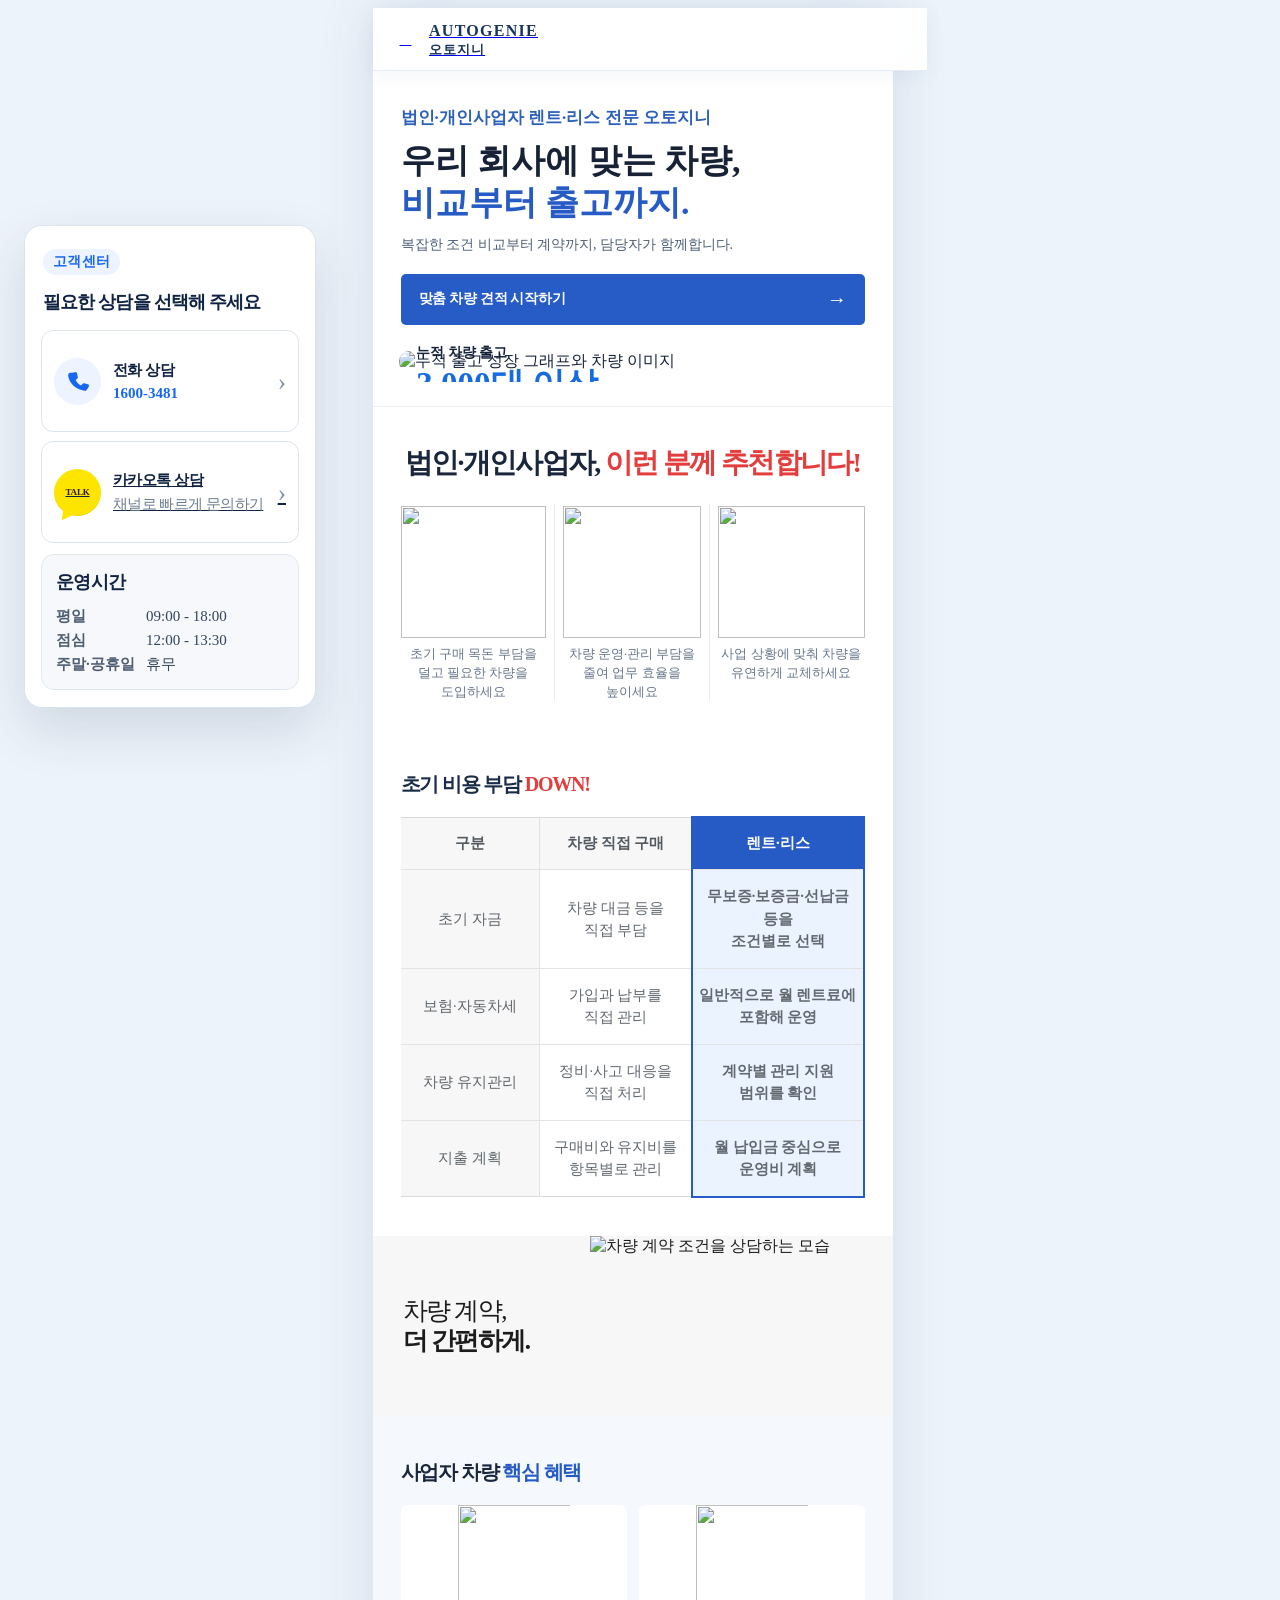
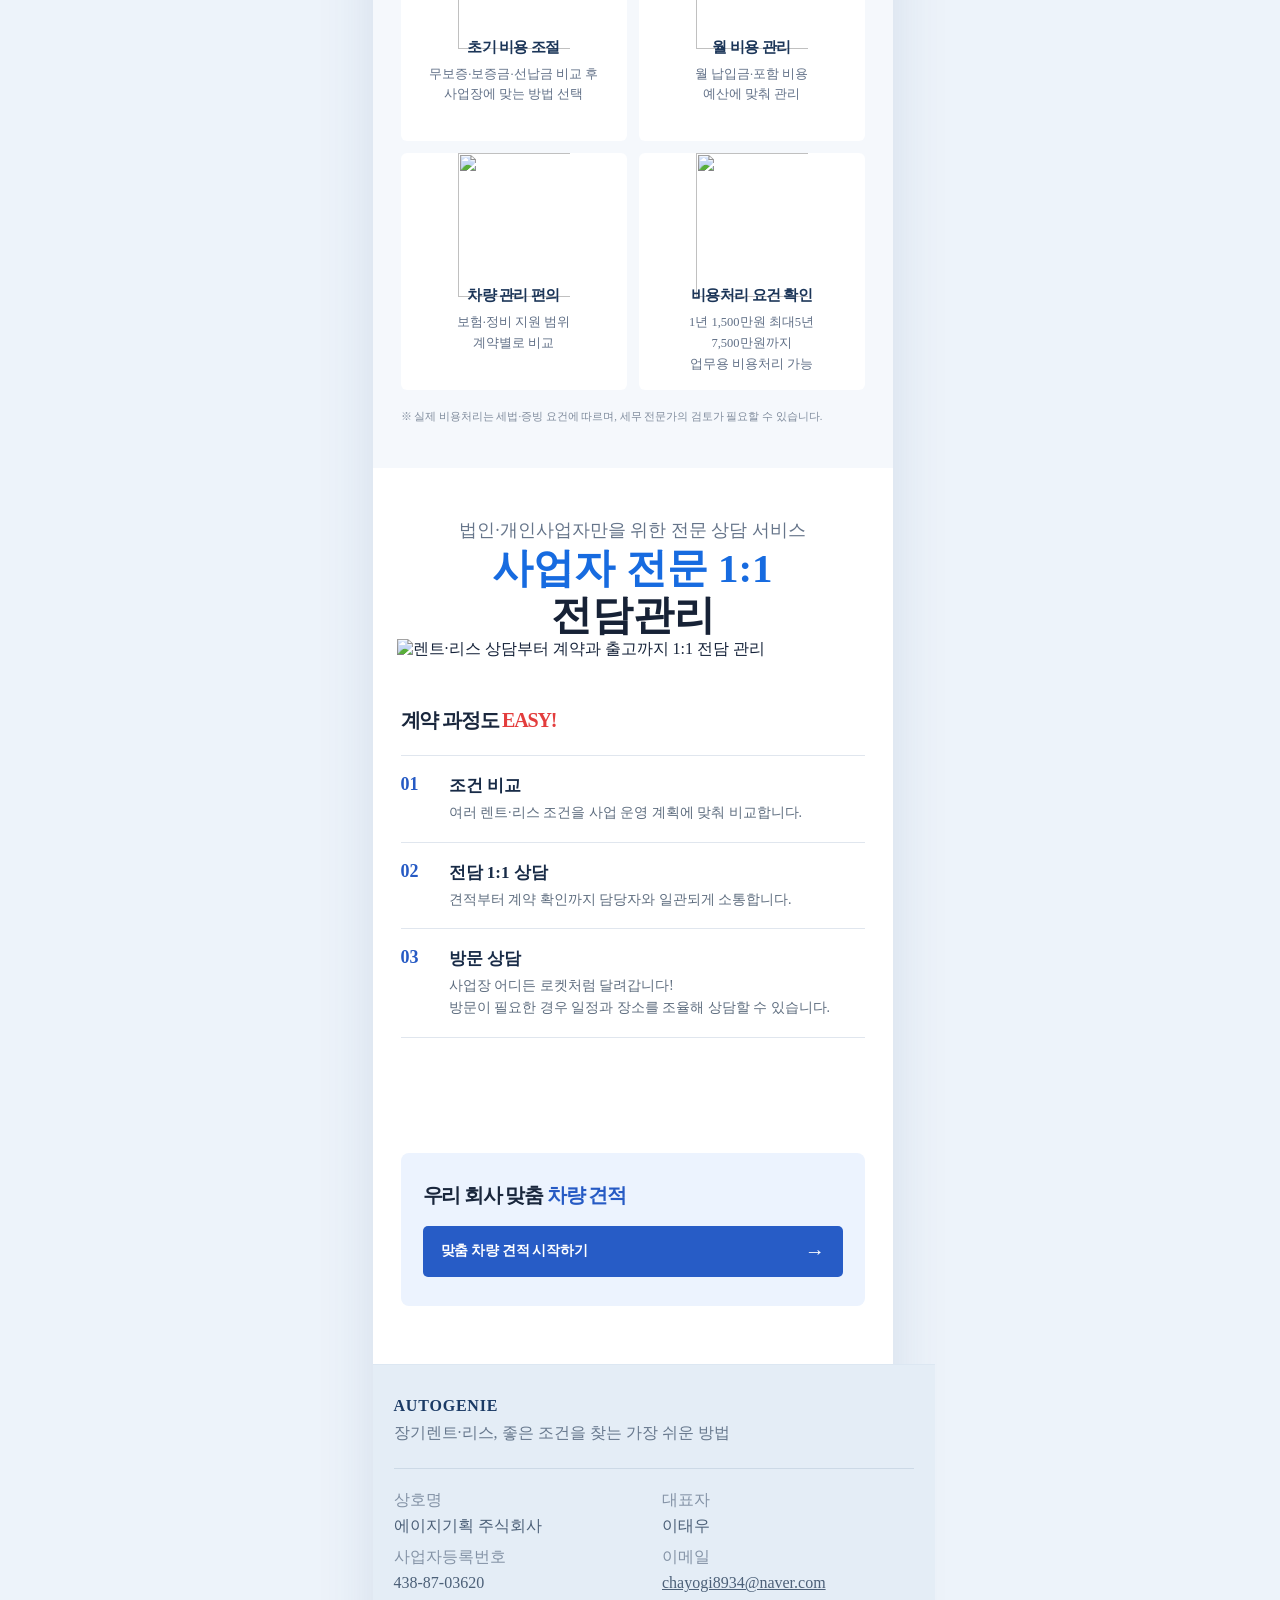
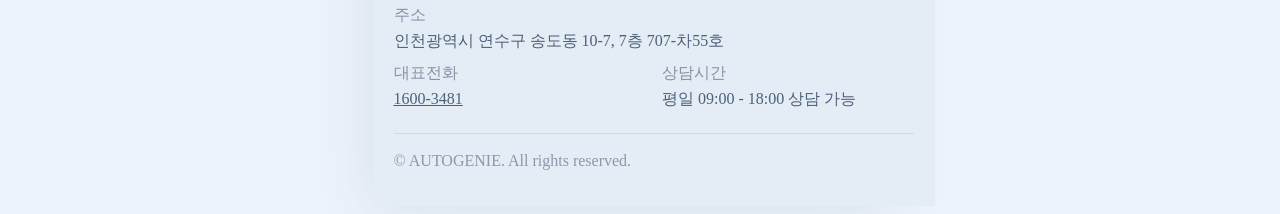
==== index.html @ 22c7b399 "문구수정2" ====
<!DOCTYPE html>
<html lang="ko" data-site-variant="main">
<head>
  <!-- Google tag (gtag.js) -->
  <script async src="https://www.googletagmanager.com/gtag/js?id=G-JW5PS7PGTS"></script>
  <script>
    window.dataLayer = window.dataLayer || [];
    function gtag(){dataLayer.push(arguments);}
    gtag('js', new Date());

    gtag('config', 'G-JW5PS7PGTS');
  </script>

  <meta charset="UTF-8">
  <meta name="viewport" content="width=device-width, initial-scale=1.0">
  <meta name="description" content="오토지니 국산차·수입차 장기렌트·리스 비교 견적. 원하는 차량과 조건을 선택하고 1:1 상담을 받아보세요.">
  <title>오토지니 통합차 | 국산·수입차 장기렌트·리스 견적 비교</title>

  <script>
    // [공통 원본 1개] 메인/법인 사이트를 접속 도메인에 따라 자동 구분합니다.
    // 메인(agcar.agautoplan.com): 법인 소개 OFF / 견적 바로 시작
    // 법인용(그 외 운영 도메인): 법인 소개 ON / 이후 견적 시작
    // 로컬 Live Server 및 GitHub 미리보기 기본 화면: true = 법인 소개, false = 견적 화면
    // ?test=corporate 또는 /test/ 경로로도 법인 화면을 테스트할 수 있습니다.
    (function () {
      const SHOW_CORPORATE_INTRO = true;
      const host = String(location.hostname || "").toLowerCase();
      const isPreview = !host || host === "localhost" || host === "127.0.0.1" ||
        host === "0.0.0.0" || host.endsWith(".github.io");
      const testMode = new URLSearchParams(location.search).get("test");
      const isTestPath = /^\/test(?:\/|$)/i.test(location.pathname);
      const isCorporate = isTestPath || (isPreview
        ? (testMode ? testMode === "corporate" : SHOW_CORPORATE_INTRO)
        : host !== "agcar.agautoplan.com");
      const variant = isCorporate ? "corporate" : "main";
      document.documentElement.dataset.siteVariant = variant;
      document.documentElement.classList.toggle("corporate-estimate-started", !isCorporate);
      window.AGCAR_SITE_VARIANT = variant;
      const pageTitle = isCorporate
        ? "오토지니 법인·개인사업자 | 장기렌트·리스 견적 비교"
        : "오토지니 통합차 | 국산·수입차 장기렌트·리스 견적 비교";
      const pageDescription = isCorporate
        ? "오토지니 법인·개인사업자 렌트·리스 비교 견적. 초기비용과 차량 관리 조건을 비교하고 1:1 상담을 받아보세요."
        : "오토지니 국산차·수입차 장기렌트·리스 비교 견적. 원하는 차량과 조건을 선택하고 1:1 상담을 받아보세요.";
      document.title = pageTitle;
      const description = document.querySelector('meta[name="description"]');
      if (description) description.content = pageDescription;
    })();
    // 차량별 광고 링크는 로딩 중 기본 소개 화면이 비치지 않도록 가립니다.
    if (new URLSearchParams(location.search).get("car")?.trim()) {
      document.documentElement.classList.add("vehicle-link-loading");
    }
    if ("scrollRestoration" in history) {
      history.scrollRestoration = "manual";
    }

    document.documentElement.scrollTop = 0;
    window.scrollTo(0, 0);
  </script>
  
  <style>
    html.vehicle-link-loading .landing-loader { animation: none !important; opacity: 1 !important; }
    html.vehicle-link-loading .wizard-page { visibility: hidden !important; }
  

</style>
  <link rel="icon" href="favicon.svg" type="image/svg+xml">
    <link rel="stylesheet" href="css/common.css">
    <link rel="stylesheet" href="css/layer.css">
    <link rel="stylesheet" href="https://cdn.jsdelivr.net/npm/swiper@11/swiper-bundle.min.css">
    <link rel="stylesheet" href="css/style.css?v=20261112-benefit-copy-lines-02">
<style id="c26-marquee-critical">.c26-partners,.c26-marquees,.c26-marquee{overflow-x:hidden!important}.c26-marquee{scrollbar-width:none!important}.c26-marquee::-webkit-scrollbar{display:none!important}.c26-marquees.c26-marquees--active .c26-marquee__track{animation:none!important}</style>
</head>
<body>


  <div class="landing-loader" id="landingLoader" role="status" aria-live="polite" aria-label="견적 화면을 준비하고 있습니다.">
    <div class="loader-content">
      <div class="loader-copy">
        <p>AUTOGENIE</p>
        <h2>내 차 견적을<br>간편하게 시작하세요.</h2>
        <span>원하는 차량과 이용조건을<br>차례대로 선택할 수 있습니다.</span>
      </div>
      <div class="loader-symbol" aria-hidden="true">
        <i>A</i>
        <b></b><b></b><b></b>
      </div>
      <div class="loader-status">전국 최저가 견적을 불러오는 중</div>
    </div>
  </div>

  <aside class="customer-care" aria-labelledby="customerCareTitle">
    <div class="customer-care__head">
      <span>고객센터</span>
      <h2 id="customerCareTitle">필요한 상담을 선택해 주세요</h2>
    </div>

    <div class="customer-care__body">
      <div class="customer-care__channels">
        <!-- <a class="customer-care__channel" href="tel:1600-3481" aria-label="전화 상담 1600-3487"> -->
        <a class="customer-care__channel" aria-label="전화 상담 1600-3481">
          <svg class="customer-care__phone" viewBox="0 0 32 32" aria-hidden="true">
            <path d="M9.1 4.8 13 4a2 2 0 0 1 2.3 1.5l1.1 4.7a2 2 0 0 1-.6 1.9l-2.1 2c1.4 3.1 3.8 5.5 6.9 6.9l2-2.1a2 2 0 0 1 1.9-.6l4.7 1.1a2 2 0 0 1 1.5 2.3l-.8 3.9a3 3 0 0 1-3 2.4C14.2 27.5 4.5 17.8 4 7.8a3 3 0 0 1 2.4-3Z"></path>
          </svg>
          <span class="customer-care__channel-copy">
            <strong>전화 상담</strong>
            <b>1600-3481</b>
          </span>
          <span class="customer-care__arrow" aria-hidden="true">›</span>
        </a>

        <a class="customer-care__channel" href="http://pf.kakao.com/_xbkxkGn/chat" target="_blank" rel="noopener noreferrer" aria-label="카카오톡 상담 페이지 열기">
          <span class="customer-care__talk" aria-hidden="true">TALK</span>
          <span class="customer-care__channel-copy">
            <strong>카카오톡 상담</strong>
            <small>채널로 빠르게 문의하기</small>
          </span>
          <span class="customer-care__arrow" aria-hidden="true">›</span>
        </a>
      </div>

      <section class="customer-care__hours" aria-label="고객센터 운영시간">
        <h3>운영시간</h3>
        <dl>
          <div><dt>평일</dt><dd>09:00 - 18:00</dd></div>
          <div><dt>점심</dt><dd>12:00 - 13:30</dd></div>
          <div><dt>주말·공휴일</dt><dd>휴무</dd></div>
        </dl>
      </section>
    </div>
  </aside>


  <main class="wizard-page" id="top">
    <header class="wizard-header">
      <a class="brand-mark" href="index.html" aria-label="홈페이지 처음으로 새로고침">
        <span class="brand-symbol">A</span>
        <span class="brand-copy">
          <strong class="brand-copy__name">AUTOGENIE</strong>
          <small class="brand-copy__sub">오토지니</small>
        </span>
      </a>
      <button type="button" class="header-caption header-vehicle-search-button" id="openVehicleSearch" aria-haspopup="dialog" aria-controls="vehicleSearchModal">
        <span class="header-vehicle-search-button__desktop">차량 통합검색</span>
        <span class="header-vehicle-search-button__mobile">차량 검색</span>
      </button>
    </header>


    <!-- AUTOGENIE corporate editorial redesign / 2026-11-11 -->
    <section class="corporate-intro c26" id="corporateIntro" aria-labelledby="corporateIntroTitle">
      <section class="c26-hero" aria-labelledby="corporateIntroTitle">
        <div class="c26-pad">
          <p class="c26-eyebrow">법인·개인사업자 렌트·리스 전문 오토지니</p>
          <h1 id="corporateIntroTitle">우리 회사에 맞는 차량,<br><span>비교부터 출고까지.</span></h1>
          <p class="c26-lead">복잡한 조건 비교부터 계약까지, 담당자가 함께합니다.</p>
          <button type="button" data-enter-estimate class="c26-cta">맞춤 차량 견적 시작하기 <span aria-hidden="true">→</span></button>
          <div class="c26-metrics">
            <figure class="c26-delivery-graphic">
              <figcaption>
                <span>누적 차량 출고</span>
                <strong><span>3,000대 이상</span></strong>
                <!-- <p>지속적인 성장으로<br>더 많은 고객님과 함께하고 있습니다.</p> -->
              </figcaption>
              <img src="images/delivery-growth2.png" alt="누적 출고 성장 그래프와 차량 이미지" loading="lazy" decoding="async">
            </figure>
          </div>
        </div>
      </section>
    
      <section class="c26-recommend c26-pad" aria-labelledby="c26RecTitle">
        <h2 id="c26RecTitle">법인·개인사업자, <span>이런 분께 추천합니다!</span></h2>
        <div class="c26-reasons">
          <div><img class="c26-reasons__image" src="images/icons/corporate_purchase_cost.png" alt="" loading="lazy" decoding="async"><p>초기 구매 목돈 부담을 덜고 필요한 차량을 도입하세요</p></div>
          <div><img class="c26-reasons__image" src="images/icons/corporate_vehicle_management.png" alt="" loading="lazy" decoding="async"><p>차량 운영·관리 부담을 줄여 업무 효율을 높이세요</p></div>
          <div><img class="c26-reasons__image" src="images/icons/corporate_vehicle_replacement.png" alt="" loading="lazy" decoding="async"><p>사업 상황에 맞춰 차량을 유연하게 교체하세요</p></div>
        </div>
      </section>
    
      <section class="c26-compare c26-pad" aria-labelledby="c26CompareTitle">
        <div class="c26-comparison" role="group" aria-labelledby="c26CompareTitle">
          <div class="c26-comparison__intro">
            <h2 id="c26CompareTitle">초기 비용 부담 <span>DOWN!</span></h2>
          </div>
          <table class="c26-comparison__table">
            <thead><tr><th scope="col">구분</th><th scope="col">차량 직접 구매</th><th scope="col">렌트·리스</th></tr></thead>
            <tbody>
              <tr><th scope="row">초기 자금</th><td>차량 대금 등을<br>직접 부담</td><td>무보증·보증금·선납금 등을<br>조건별로 선택</td></tr>
              <tr><th scope="row">보험·자동차세</th><td>가입과 납부를<br>직접 관리</td><td>일반적으로 월 렌트료에<br>포함해 운영</td></tr>
              <tr><th scope="row">차량 유지관리</th><td>정비·사고 대응을<br>직접 처리</td><td>계약별 관리 지원<br>범위를 확인</td></tr>
              <tr><th scope="row">지출 계획</th><td>구매비와 유지비를<br>항목별로 관리</td><td>월 납입금 중심으로<br>운영비 계획</td></tr>
            </tbody>
          </table>
        </div>
      </section>

      <section class="c26-highlight c26-highlight--saving" aria-labelledby="c26SavingTitle">
        <div class="c26-highlight__copy c26-pad">
          <h2 id="c26SavingTitle">차량 계약,<br><strong>더 간편하게.</strong></h2>
        </div>
        <img class="c26-highlight__image" src="images/biz.png" alt="차량 계약 조건을 상담하는 모습" loading="lazy" decoding="async">
      </section>

      <section class="c26-benefits c26-pad" aria-labelledby="c26BenefitsTitle">
        <h2 id="c26BenefitsTitle">사업자 차량 <span>핵심 혜택</span></h2>
        <div class="c26-benefits__list">
          <article><div class="c26-benefit-icon"><img src="images/icons/benefit_initial_cost.png" alt="" loading="lazy" decoding="async"></div><div><h3>초기 비용 조절</h3><p><span>무보증·보증금·선납금 비교 후</span><span>사업장에 맞는 방법 선택</span></p></div></article>
          <article><div class="c26-benefit-icon"><img src="images/icons/benefit_monthly_cost.png" alt="" loading="lazy" decoding="async"></div><div><h3>월 비용 관리</h3><p><span>월 납입금·포함 비용</span><span>예산에 맞춰 관리</span></p></div></article>
          <article><div class="c26-benefit-icon"><img src="images/icons/benefit_vehicle_care.png" alt="" loading="lazy" decoding="async"></div><div><h3>차량 관리 편의</h3><p><span>보험·정비 지원 범위</span><span>계약별로 비교</span></p></div></article>
          <article><div class="c26-benefit-icon"><img src="images/icons/benefit_tax_review.png" alt="" loading="lazy" decoding="async"></div><div><h3>비용처리 요건 확인</h3><p><span>1년 1,500만원 최대5년 7,500만원까지</span><span>업무용 비용처리 가능</span></p></div></article>
        </div>
        <p class="c26-footnote">※ 실제 비용처리는 세법·증빙 요건에 따르며, 세무 전문가의 검토가 필요할 수 있습니다.</p>
      </section>

      <section class="c26-consulting" aria-labelledby="c26ConsultingTitle">
        <figure class="c26-consulting-visual">
          <figcaption>
            <span>법인·개인사업자만을 위한 전문 상담 서비스</span>
            <h2 id="c26ConsultingTitle"><em>사업자 전문 1:1</em> 전담관리</h2>
          </figcaption>
          <img src="images/personal-consulting.png" alt="렌트·리스 상담부터 계약과 출고까지 1:1 전담 관리" loading="lazy" decoding="async">
        </figure>
      </section>
    
      <section class="c26-service c26-pad" aria-labelledby="c26ServiceTitle"><h2 id="c26ServiceTitle">계약 과정도 <span>EASY!</span></h2>
        <div class="c26-service__rows">
          <article><b>01</b><div><strong>조건 비교</strong><p>여러 렌트·리스 조건을 사업 운영 계획에 맞춰 비교합니다.</p></div></article>
          <article><b>02</b><div><strong>전담 1:1 상담</strong><p>견적부터 계약 확인까지 담당자와 일관되게 소통합니다.</p></div></article>
          <article><b>03</b><div><strong>방문 상담</strong><p>사업장 어디든 로켓처럼 달려갑니다!</p><p class="line-c26">방문이 필요한 경우 일정과 장소를 조율해 상담할 수 있습니다.</p></div></article>
        </div>
      </section>
    
    
    <section class="c26-meeting" aria-label="차량 상담 공간 사진">
      <figure><img src="images/회사 전경/법인-상담-회의실.png" alt="오토지니 차량 상담 회의 장면" loading="lazy" decoding="async" onerror="this.closest('figure').hidden=true"/><figcaption>차량 1:1 상담 이미지</figcaption></figure>
    </section>
      <section class="c26-partners" aria-labelledby="c26PartnersTitle"><div class="c26-pad"><h2 id="c26PartnersTitle">주요 <span>출고 고객사</span></h2></div>
        <div class="c26-marquees"><div class="c26-marquee c26-marquee--left" aria-label="제휴사 임시 예시 자동 흐름"><div class="c26-marquee__track" aria-hidden="true"><div class="c26-marquee__group"><span class="c26-logo"><i style="--logo:#2371b9" aria-hidden="true">◆</i><b>KDB캐피탈</b></span><span class="c26-logo"><i style="--logo:#169f92" aria-hidden="true">✦</i><b>하나캐피탈</b></span><span class="c26-logo"><i style="--logo:#da2237" aria-hidden="true">●</i><b>롯데오토리스</b></span><span class="c26-logo"><i style="--logo:#da2237" aria-hidden="true">●</i><b>롯데캐피탈</b></span><span class="c26-logo"><i style="--logo:#60a73e" aria-hidden="true">●</i><b>아마존카</b></span></div><div class="c26-marquee__group"><span class="c26-logo"><i style="--logo:#2371b9" aria-hidden="true">◆</i><b>KDB캐피탈</b></span><span class="c26-logo"><i style="--logo:#169f92" aria-hidden="true">✦</i><b>하나캐피탈</b></span><span class="c26-logo"><i style="--logo:#da2237" aria-hidden="true">●</i><b>롯데오토리스</b></span><span class="c26-logo"><i style="--logo:#da2237" aria-hidden="true">●</i><b>롯데캐피탈</b></span><span class="c26-logo"><i style="--logo:#60a73e" aria-hidden="true">●</i><b>아마존카</b></span></div></div></div><div class="c26-marquee c26-marquee--right" aria-label="제휴사 임시 예시 자동 흐름"><div class="c26-marquee__track" aria-hidden="true"><div class="c26-marquee__group"><span class="c26-logo"><i style="--logo:#c52e40" aria-hidden="true">▰</i><b>메리츠캐피탈</b></span><span class="c26-logo"><i style="--logo:#1e8fc9" aria-hidden="true">◒</i><b>우리카드</b></span><span class="c26-logo"><i style="--logo:#1e8fc9" aria-hidden="true">◒</i><b>우리금융캐피탈</b></span><span class="c26-logo"><i style="--logo:#da2237" aria-hidden="true">●</i><b>롯데렌터카</b></span><span class="c26-logo"><i style="--logo:#2371b9" aria-hidden="true">◆</i><b>KDB캐피탈</b></span></div><div class="c26-marquee__group"><span class="c26-logo"><i style="--logo:#c52e40" aria-hidden="true">▰</i><b>메리츠캐피탈</b></span><span class="c26-logo"><i style="--logo:#1e8fc9" aria-hidden="true">◒</i><b>우리카드</b></span><span class="c26-logo"><i style="--logo:#1e8fc9" aria-hidden="true">◒</i><b>우리금융캐피탈</b></span><span class="c26-logo"><i style="--logo:#da2237" aria-hidden="true">●</i><b>롯데렌터카</b></span><span class="c26-logo"><i style="--logo:#2371b9" aria-hidden="true">◆</i><b>KDB캐피탈</b></span></div></div></div></div>
      </section>
    
      <section class="c26-bottom c26-pad" aria-labelledby="c26BottomTitle"><div class="c26-bottom__inner"><h2 id="c26BottomTitle">우리 회사 맞춤 <span>차량 견적</span></h2><button type="button" data-enter-estimate class="c26-cta">맞춤 차량 견적 시작하기 <span aria-hidden="true">→</span></button></div></section>
    </section>
        <section class="wizard-hero">
      <p>국산·수입 전 차종 비교</p>
      <h1>내가 원하는 차량,<br><strong>조건까지 한 번에 선택하세요.</strong></h1>
      <!-- <span>전국 최저가 맞춤 견적을 받아보실 수 있습니다.</span> -->
      <span>초기비용 <span class="wizard-zero">0</span>원, 자동차세 <span class="wizard-zero">0</span>원, 보험료 <span class="wizard-zero">0</span>원</span>
      <div class="wizard-hero-visual" aria-hidden="true">
        <img src="images/car-img-bg.png" alt="" class="wizard-hero-visual__image">
      </div>
    </section>

    <section class="estimate-shell" id="estimate">
      <ol class="step-indicator progress-1" id="stepIndicator" aria-label="견적 신청 단계">
        <li class="active">
          <button type="button" data-step-tab="1"><b>01</b><span>차량 선택</span></button>
        </li>
        <li>
          <button type="button" data-step-tab="2" disabled><b>02</b><span>세부모델</span></button>
        </li>
        <li>
          <button type="button" data-step-tab="3" disabled><b>03</b><span>이용조건</span></button>
        </li>
        <li>
          <button type="button" data-step-tab="4" disabled><b>04</b><span>정보입력</span></button>
        </li>
      </ol>

      <form id="estimateForm" novalidate>
        <div id="wizardContent">
          <div class="wizard-step step-one wizard-static-fallback">
            <div class="step-heading">
              <span>STEP 01</span>
              <h2>원하는 차량을 선택해 주세요.</h2>
              <p>차량 종류부터 색상까지 순서대로 선택할 수 있습니다.</p>
            </div>

            <fieldset class="option-block">
              <legend><b>1</b> 차량 구분</legend>
              <div class="segment-control two-column" data-group="market">
                <button type="button" data-value="domestic">국산차</button>
                <button type="button" data-value="import">수입차</button>
              </div>
            </fieldset>

            <div class="review-slot" data-review-slot></div>

            <fieldset class="option-block is-disabled-block initial-followup-selection" hidden>
              <legend><b>2</b> 브랜드</legend>
              <p class="empty-selection-guide">차량 구분을 먼저 선택해 주세요.</p>
            </fieldset>

            <fieldset class="option-block is-disabled-block initial-followup-selection" hidden>
              <legend><b>3</b> 차량</legend>
              <p class="empty-selection-guide">브랜드를 먼저 선택해 주세요.</p>
            </fieldset>

            <div class="wizard-car-card is-empty initial-followup-selection" hidden>
              <div class="wizard-car-title">
                <div>
                  <small>SELECT VEHICLE</small>
                  <strong>차량을 선택해 주세요</strong>
                </div>
              </div>

              <div class="wizard-car-image">
                <div class="vehicle-empty-visual">차량 선택 후 이미지가 표시됩니다.</div>
              </div>

              <div class="paint-block is-disabled-block">
                <div class="paint-label"><b>4</b> 외장 색상</div>
                <p class="empty-selection-guide">차량을 먼저 선택해 주세요.</p>
              </div>
            </div>
          </div>
</div>

        <div id="reviewParking" class="review-parking">
        <section class="review-section" id="reviewSection" aria-labelledby="reviewSectionTitle">
          <div class="review-section__head">
            <div>
              <span class="review-section__eyebrow">REAL DELIVERY REVIEW</span>
              <h2 id="reviewSectionTitle">오토지니 실제 출고 후기</h2>
              
            </div>
            <a class="review-section__more" href="#review-detail">전체 후기 보기</a>
          </div>

          <div class="swiper review-carousel" id="reviewCarousel">
            <div class="swiper-wrapper review-track" id="reviewTrack" aria-live="polite">
              <article class="review-card review-card--loading">
                <div class="review-card__body">
                  <span class="review-card__badge">오토지니 출고후기</span>
                  <strong>출고 후기를 불러오는 중입니다.</strong>
                  <p>최신 출고 사례를 확인하고 있습니다.</p>
                </div>
              </article>
            </div>
          </div>
        </section>
        </div>
        <div class="wizard-spacer"></div>
        <div class="wizard-actions" id="wizardActions">
          <button class="back-button" id="backButton" type="button" aria-label="이전 단계" hidden>
            <svg class="back-arrow" viewBox="0 0 24 24" aria-hidden="true">
              <path d="M5 12h14M14 7l5 5-5 5"></path>
            </svg>
          </button>
          <div class="wizard-actions__group" id="actionGroup">
            <button class="consult-button" id="consultButton" type="button" hidden>바로 견적신청</button>
            <button class="next-button" id="nextButton" type="button">
              다음 단계
              <svg viewBox="0 0 24 24" aria-hidden="true">
                <path d="M5 12h14M14 7l5 5-5 5"></path>
              </svg>
            </button>
          </div>
        </div>
      </form>
    </section>



  

  <dialog class="vehicle-search-modal" id="vehicleSearchModal" aria-labelledby="vehicleSearchModalTitle">
    <div class="vehicle-search-modal__panel">
      <div class="vehicle-search-modal__header">
        <div>
          <h2 id="vehicleSearchModalTitle">차량 통합검색</h2>
          <p>차량명을 검색하면 차량 구분과 브랜드가 자동으로 선택됩니다.</p>
        </div>
        <button type="button" class="vehicle-search-modal__close" id="closeVehicleSearch" aria-label="차량 검색 닫기">×</button>
      </div>
      <div class="vehicle-search-modal__body">
        <div class="vehicle-search-field">
          <input type="search" id="globalVehicleSearch" placeholder="예: 아반떼, 그랑 콜레오스, 모델Y" autocomplete="off" aria-controls="globalVehicleSearchList">
          <button type="button" class="vehicle-search-clear" id="globalVehicleSearchClear" aria-label="검색어 지우기" hidden>×</button>
        </div>
        <p class="vehicle-search-result" id="globalVehicleSearchResult" aria-live="polite">차량명을 입력해 주세요.</p>
        <div class="vehicle-search-list integrated-vehicle-search__list" id="globalVehicleSearchList" hidden></div>
      </div>
    </div>
  </dialog>

  <dialog class="privacy-modal" id="privacyModal" aria-labelledby="privacyModalTitle">
      <div class="privacy-modal__inner">
        <div class="privacy-modal__header">
          <h2 id="privacyModalTitle">개인정보 수집 및 이용 동의</h2>
          <button type="button" class="privacy-modal__close" data-privacy-close aria-label="개인정보 팝업 닫기">×</button>
        </div>

        <div class="privacy-modal__content">
          <section>
            <h3>개인정보취급방침은 다음과 같은 내용을 담고 있습니다.</h3>
          </section>

          <section>
            <h3>가. 수집하는 개인정보 항목 및 수집방법</h3>
            <p>신청자 이름, 핸드폰</p>
          </section>

          <section>
            <h3>나. 개인정보의 수집 및 이용목적</h3>
            <p>영업 담당자들의 전화 상담</p>
          </section>

          <section>
            <h3>다. 수집한 개인정보의 보유 및 이용기간</h3>
            <p>원칙적으로 개인정보 수집 및 이용목적이 달성된 후에는 해당 정보를 지체 없이 파기합니다.</p>
          </section>
        </div>

        <div class="privacy-modal__footer">
          <button type="button" class="privacy-modal__confirm" data-privacy-close>확인</button>
        </div>
      </div>
    </dialog>

    <footer class="wizard-footer">
      <div class="footer-brand">
        <strong>AUTOGENIE</strong>
        <p>장기렌트·리스, 좋은 조건을 찾는 가장 쉬운 방법</p>
      </div>

      <dl class="company-info">
        <div><dt>상호명</dt><dd>에이지기획 주식회사</dd></div>
        <div><dt>대표자</dt><dd>이태우</dd></div>
        <div><dt>사업자등록번호</dt><dd>438-87-03620</dd></div>
        <div><dt>이메일</dt><dd><a href="mailto:chayogi8934@naver.com">chayogi8934@naver.com</a></dd></div>
        <div class="wide"><dt>주소</dt><dd>인천광역시 연수구 송도동 10-7, 7층 707-차55호</dd></div>
        <div><dt>대표전화</dt><dd><a href="tel:1600-3481">1600-3481</a></dd></div>
        <div><dt>상담시간</dt><dd>평일 09:00 - 18:00 상담 가능</dd></div>
      </dl>

      <small class="footer-copyright">© AUTOGENIE. All rights reserved.</small>
    </footer>
  </main>

  <!-- STEP 02: 트림 확인 팝업 (선택 확정 전 안내) -->
  <dialog class="trim-detail-modal" id="trimDetailModal" aria-labelledby="trimDetailModalTitle" aria-describedby="trimDetailModalSummary">
    <div class="trim-detail-modal__panel">
      <header class="trim-detail-modal__header">
        <button type="button" class="trim-detail-modal__back" data-trim-close aria-label="트림 목록으로 돌아가기">
          <svg viewBox="0 0 24 24" width="23" height="23" fill="none" stroke="currentColor" stroke-width="2" stroke-linecap="round" stroke-linejoin="round" aria-hidden="true"><path d="m15 18-6-6 6-6"/></svg>
        </button>
        <span class="trim-detail-modal__eyebrow">트림 상세 안내</span>
        <button type="button" class="trim-detail-modal__close" data-trim-close aria-label="트림 안내 닫기">×</button>
      </header>
      <div class="trim-detail-modal__body">
        <div class="trim-detail-modal__vehicle" id="trimDetailVehicle"></div>
        <h2 id="trimDetailModalTitle" class="trim-detail-modal__title" tabindex="-1"></h2>
        <figure class="trim-detail-modal__visual" id="trimDetailVisual" hidden>
          <div class="trim-detail-modal__visual-heading">
            <span id="trimDetailFeatureLabel">대표 핵심 기능</span>
            <strong id="trimDetailFeatureName"></strong>
          </div>
          <img id="trimDetailImage" alt="" decoding="async">
          <figcaption id="trimDetailImageCaption"></figcaption>
        </figure>
        <p class="trim-detail-modal__summary" id="trimDetailModalSummary"></p>
        <section class="trim-detail-modal__info" aria-labelledby="trimDetailCompareTitle">
          <h3 id="trimDetailCompareTitle">트림별로 달라질 수 있는 부분</h3>
          <div class="trim-detail-modal__comparison" id="trimDetailComparison" hidden>
            <div class="trim-detail-modal__comparison-group trim-detail-modal__comparison-group--inherited">
              <strong class="trim-detail-modal__comparison-label" id="trimDetailInheritedTitle">이전 트림에서 이어지는 주요 사양</strong>
              <ul class="trim-detail-modal__highlights trim-detail-modal__highlights--inherited" id="trimDetailInheritedList"></ul>
            </div>
            <div class="trim-detail-modal__comparison-group trim-detail-modal__comparison-group--upgrade">
              <div class="trim-detail-modal__comparison-upgrade-top">
                <span class="trim-detail-modal__upgrade-badge">UPGRADE</span>
                <strong class="trim-detail-modal__comparison-label" id="trimDetailAddedTitle">새로 추가된 기능</strong>
              </div>
              <ul class="trim-detail-modal__highlights trim-detail-modal__highlights--upgrade" id="trimDetailAddedList"></ul>
            </div>
            <p class="trim-detail-modal__comparison-foot" id="trimDetailComparisonFoot"></p>
          </div>
          <ul class="trim-detail-modal__highlights" id="trimDetailHighlights"></ul>
        </section>
        <div class="trim-detail-modal__notice">
          <strong>선택 전 확인해 주세요</strong>
          <p>기본 사양과 선택 옵션은 차량, 연식, 세부모델에 따라 달라질 수 있습니다. 정확한 구성은 상담 시 확인해 주세요.</p>
        </div>
      </div>
      <footer class="trim-detail-modal__footer">
        <p class="trim-detail-modal__question">이 트림을 선택하시겠습니까?</p>
        <div class="trim-detail-modal__actions">
          <button type="button" class="trim-detail-modal__cancel" data-trim-close><span class="trim-detail-modal__cancel-desktop">다른 트림 살펴보기</span><span class="trim-detail-modal__cancel-mobile">다른 트림 살펴보기</span></button>
          <button type="button" class="trim-detail-modal__confirm" id="confirmTrimSelection">이 트림 선택하기</button>
        </div>
      </footer>
    </div>
  </dialog>

  <!-- 견적 신청 제한 안내 -->
  <dialog class="estimate-block-modal" id="estimateBlockModal" aria-labelledby="estimateBlockTitle" aria-describedby="estimateBlockDescription">
    <div class="estimate-block-modal__content">
      <div class="estimate-block-modal__symbol" aria-hidden="true">!</div>
      <h2 id="estimateBlockTitle">견적 신청이 제한되었습니다</h2>
      <p class="estimate-block-modal__reason" id="estimateBlockDescription">반복적인 허위 견적 신청 및 서비스 이용 방해 행위가 확인되어 견적 신청이 제한되었습니다.</p>
      <div class="estimate-block-modal__warning">
        <strong>⚠ 법적 조치 안내</strong>
        <p>동일한 행위가 지속될 경우 관련 법령에 따라 법적 조치가 취해질 수 있습니다.</p>
      </div>
      <p class="estimate-block-modal__support">정상적인 상담을 원하시는 경우 고객센터로 문의해 주세요.</p>
      <button class="estimate-block-modal__confirm" type="button" data-estimate-block-close>확인</button>
    </div>
  </dialog>


  <script>
    // 기존 견적 JS의 상태·이벤트는 유지하고, 인트로 표시 상태만 전환합니다.
    (function () {
      const logo = document.querySelector('.wizard-header .brand-mark');
      if (logo && window.AGCAR_SITE_VARIANT === "corporate") {
        logo.setAttribute("aria-label", "법인 소개 처음으로 새로고침");
      }
      function showEstimate() {
        document.documentElement.classList.add("corporate-estimate-started");
        const intro = document.getElementById("corporateIntro");
        intro?.setAttribute("aria-hidden", "true");
        if (window.AGCAR_SITE_VARIANT !== "corporate" || location.hostname.toLowerCase() === "agcar.agautoplan.com") {
          window.scrollTo({ top: 0, left: 0, behavior: "instant" });
          return;
        }
        // 법인 소개의 견적 버튼에서는 차량 선택(STEP 01)을 헤더 바로 아래에 보여줍니다.
        // 상단의 견적 소개 배너는 유지하되 이 진입 경로에서만 건너뜁니다.
        function alignToVehicleSelection() {
          const estimate = document.getElementById("estimate");
          if (!estimate) return;
          const header = document.querySelector(".wizard-header");
          const headerHeight = header ? header.getBoundingClientRect().height : 0;
          const targetTop = window.scrollY + estimate.getBoundingClientRect().top - headerHeight - 8;
          window.scrollTo({ top: Math.max(0, Math.round(targetTop)), left: 0, behavior: "smooth" });
        }
        // 소개 영역이 display:none이 된 다음의 실제 위치를 계산해야 정확합니다.
        requestAnimationFrame(function () {
          requestAnimationFrame(function () {
            alignToVehicleSelection();
            const initialButton = document.querySelector('#estimate .segment-control[data-group="market"] button');
            if (initialButton) initialButton.focus({ preventScroll: true });
          });
        });
      }
      function enterCorporateEstimate() {
        const intro = document.getElementById("corporateIntro");
        if (!intro || intro.dataset.isLeaving === "true") return;

        const prefersReducedMotion = window.matchMedia("(prefers-reduced-motion: reduce)").matches;
        if (typeof intro.animate !== "function") {
          showEstimate();
          return;
        }

        intro.dataset.isLeaving = "true";
        const exitAnimation = intro.animate(
          [
            { opacity: 1, transform: "translateY(0)" },
            {
              opacity: 0,
              transform: prefersReducedMotion ? "translateY(0)" : "translateY(-14px)"
            }
          ],
          {
            duration: prefersReducedMotion ? 180 : 450,
            easing: "cubic-bezier(0.22, 0.61, 0.36, 1)",
            fill: "forwards"
          }
        );
        exitAnimation.addEventListener("finish", showEstimate, { once: true });
      }
      document.querySelectorAll("[data-enter-estimate]").forEach(function (button) {
        button.addEventListener("click", enterCorporateEstimate);
      });
    })();
  </script>

<script id="c26-marquee-runtime">
(function () {
  function runCorporateMarquee() {
    var container = document.querySelector('.c26-marquees');
    if (!container || container.dataset.marqueeReady === '1') return;
    var rows = Array.from(container.querySelectorAll('.c26-marquee'));
    if (rows.length !== 2) return;
    container.dataset.marqueeReady='1';
    var state = rows.map(function(row) {
      var track=row.querySelector('.c26-marquee__track');
      var group=track.querySelector('.c26-marquee__group');
      return {row:row,track:track,group:group, direction:row.classList.contains('c26-marquee--right')?1:-1, width:1, x:0, speed:row.classList.contains('c26-marquee--right')?26:29};
    });
    function recalc(){
      state.forEach(function(s){
        var old=s.width;
        s.width=s.group.getBoundingClientRect().width || s.group.offsetWidth || 1;
        if (old===1 || s.x < -s.width || s.x>0) s.x=s.direction>0?-s.width:0;
        s.track.style.transform='translate3d('+s.x+'px,0,0)';
      });
    }
    recalc();
    container.classList.add('c26-marquees--active');
    window.addEventListener('resize', recalc, {passive:true});
    var prev=0;
    function animate(t) {
      var delta=prev?Math.min(t-prev,50):16;
      prev=t;
      state.forEach(function(s){
        s.x += s.direction*s.speed*delta/1000;
        if(s.direction<0 && s.x<=-s.width) s.x+=s.width;
        if(s.direction>0 && s.x>=0) s.x-=s.width;
        s.track.style.transform='translate3d('+s.x.toFixed(3)+'px,0,0)';
      });
      window.requestAnimationFrame(animate);
    }
    window.requestAnimationFrame(animate);
  }
  if(document.readyState==='loading') document.addEventListener('DOMContentLoaded',runCorporateMarquee,{once:true});
  else runCorporateMarquee();
})();
</script>
  <script src="js/traffic-tracker.js?v=20261027"></script>

  <script src="js/trim-reference-data.js?v=20261110-trim-merged-01"></script>
  <script src="js/script.js?v=20261112-agcar-visit-reliability-01"></script>
  <script src="https://cdn.jsdelivr.net/npm/swiper@11/swiper-bundle.min.js"></script>
  <script src="js/reviews.js?v=20261106-agcar-review-loop-01"></script>

</body>
</html>
---- css/style.css ----
@charset "UTF-8";

/* =========================================================
   페이지 기본 스타일
   - 기존 common.css의 페이지 전용 스타일 이동
========================================================= */
.site-header {
    z-index: 50;
    color: #fff;
    -webkit-backdrop-filter: blur(18px);
    backdrop-filter: blur(18px);
    background: #061426eb;
    border-bottom: 1px solid #ffffff14;
    justify-content: space-between;
    align-items: center;
    height: 76px;
    padding: 0 max(24px, 50vw - 640px);
    display: flex;
    position: sticky;
    top: 0;
}
.brand-mark {
    letter-spacing: 0.04em;
    align-items: center;
    gap: 11px;
    font-size: var(--font-18);
    font-weight: 800;
    display: inline-flex;
}
.brand-symbol {
    background: var(--blue);
    color: #fff;
    letter-spacing: 0.08em;
    border-radius: 10px 10px 10px 3px;
    place-items: center;
    width: 35px;
    height: 35px;
    font-style: italic;
    display: grid;
}
.desktop-nav {
    color: #ffffffb8;
    font-size: var(--font-size-base);
    gap: 38px;
    font-weight: 600;
    display: flex;
}
.desktop-nav a:hover {
    color: #fff;
}
.header-cta {
    color: var(--navy-950);
    font-size: var(--font-size-base);
    background: #f7f7f7;
    border-radius: 9px;
    padding: 12px 19px;
    font-weight: 800;
}
.hero {
    background:
        linear-gradient(180deg, #ffffff05, transparent 26%),
        radial-gradient(
            circle at 50% 38%,
            #16365e 0,
            var(--navy-950) 52%,
            #040e1c 100%
        );
    color: #fff;
    min-height: calc(100vh - 76px);
    padding: 76px 24px 40px;
    position: relative;
    overflow: hidden;
}
.hero:before {
    content: "";
    pointer-events: none;
    background-image:
        linear-gradient(#ffffff06 1px, #0000 1px),
        linear-gradient(90deg, #ffffff06 1px, #0000 1px);
    background-size: 72px 72px;
    position: absolute;
    inset: 0;
    -webkit-mask-image: linear-gradient(#000, #0000 65%);
    mask-image: linear-gradient(#000, #0000 65%);
}
.hero-glow {
    filter: blur(100px);
    pointer-events: none;
    background: #407aff2e;
    border-radius: 50%;
    width: 640px;
    height: 300px;
    position: absolute;
    top: 50px;
    left: 50%;
    transform: translate(-50%);
}
.hero-heading,
.configurator,
.trust-row {
    z-index: 1;
    width: min(1280px, 100%);
    margin-inline: auto;
    position: relative;
}
.hero-heading {
    text-align: center;
}
.eyebrow {
    color: #91b8ff;
    font-size: var(--font-size-base);
    letter-spacing: 0.14em;
    justify-content: center;
    align-items: center;
    gap: 9px;
    margin: 0 0 18px;
    font-weight: 800;
    display: flex;
}
.eyebrow span {
    background: currentColor;
    width: 18px;
    height: 2px;
}
.hero h1 {
    color: #fff;
    letter-spacing: -0.055em;
    margin: 0;
    font-size: clamp(2.25rem, 4vw, 3.625rem);
    font-weight: 500;
    line-height: 1.22;
}
.hero h1 strong {
    color: #c7dafe;
    font-weight: 800;
}
.hero-description {
    color: #ffffffa1;
    margin: 20px auto 36px;
    font-size: var(--font-17);
    line-height: 1.75;
}
.configurator {
    min-height: 590px;
    color: var(--ink);
    background: #fff;
    border: 1px solid #ffffff24;
    border-radius: 24px;
    grid-template-columns: 390px 1fr;
    display: grid;
    overflow: hidden;
    box-shadow: 0 30px 80px #00071273;
}
.config-panel {
    border-right: 1px solid var(--line);
    background: #fff;
    padding: 34px 30px;
}
.step-title {
    align-items: center;
    gap: 14px;
    margin-bottom: 28px;
    display: flex;
}
.step-title > span {
    background: var(--navy-950);
    color: #fff;
    width: 42px;
    height: 42px;
    font-size: var(--font-size-base);
    border-radius: 13px;
    place-items: center;
    font-weight: 800;
    display: grid;
}
.step-title p {
    color: var(--blue);
    font-size: var(--font-size-base);
    letter-spacing: 0.11em;
    margin: 0 0 3px;
    font-weight: 900;
}
.step-title h2 {
    letter-spacing: -0.03em;
    margin: 0;
    font-size: var(--font-21);
}
.field-label {
    color: #344054;
    font-size: var(--font-size-base);
    align-items: center;
    gap: 8px;
    margin-bottom: 11px;
    font-weight: 800;
    display: flex;
}
.field-label > span {
    width: 20px;
    height: 20px;
    color: var(--blue);
    font-size: var(--font-size-base);
    background: #edf3ff;
    border-radius: 50%;
    place-items: center;
    display: grid;
}
.brand-grid {
    scrollbar-color: #c5cfdb transparent;
    scrollbar-width: thin;
    grid-template-columns: repeat(4, 1fr);
    gap: 7px;
    max-height: 185px;
    padding-right: 5px;
    display: grid;
    overflow-y: auto;
}
.brand-button {
    border: 1px solid var(--line);
    color: #475467;
    cursor: pointer;
    min-height: 52px;
    font-size: var(--font-size-base);
    background: #fff;
    border-radius: 9px;
    padding: 7px 4px;
    font-weight: 800;
    transition: all 0.18s;
}
.brand-button small {
    color: #98a2b3;
    font-size: var(--font-size-base);
    letter-spacing: 0.04em;
    margin-bottom: 2px;
    display: block;
}
.brand-button:hover {
    background: #f7f9ff;
    border-color: #9cb9ff;
}
.brand-button.active {
    border-color: var(--blue);
    color: var(--blue-dark);
    box-shadow: inset 0 0 0 1px var(--blue);
    background: #edf3ff;
}
.brand-button.active small {
    color: #5981dd;
}
.select-wrap {
    position: relative;
}
.select-wrap:after {
    content: "";
    pointer-events: none;
    border-bottom: 2px solid #667085;
    border-right: 2px solid #667085;
    width: 8px;
    height: 8px;
    position: absolute;
    top: 50%;
    right: 16px;
    transform: translateY(-70%) rotate(45deg);
}
select,
.quote-form input {
    width: 100%;
    height: 51px;
    color: var(--ink);
    background: #fff;
    border: 1px solid #d9dfe7;
    border-radius: 10px;
    outline: none;
}
select {
    appearance: none;
    cursor: pointer;
    font-size: var(--font-size-base);
    padding: 0 42px 0 15px;
    font-weight: 700;
}
select:focus,
.quote-form input:focus {
    border-color: var(--blue);
    box-shadow: 0 0 0 3px #2f6bff1a;
}
.paint-list {
    gap: 10px;
    display: flex;
}
.paint-button {
    cursor: pointer;
    background: 0 0;
    border: 1px solid #0000;
    border-radius: 50%;
    place-items: center;
    width: 42px;
    height: 42px;
    display: grid;
}
.paint-button span {
    border: 1px solid;
    border-radius: 50%;
    width: 28px;
    height: 28px;
    box-shadow: inset 0 0 0 2px #ffffff59;
}
.paint-button.active {
    border-color: var(--blue);
    box-shadow: 0 0 0 2px #edf3ff;
}
.paint-name {
    font-size: var(--font-size-base);
    flex-direction: column;
    gap: 3px;
    margin-top: 10px;
    display: flex;
}
.paint-name small {
    color: #98a2b3;
    font-size: var(--font-size-base);
}
.car-stage {
    background:
        radial-gradient(circle at 55% 42%, #c5d8ff8c, #0000 33%),
        linear-gradient(150deg, #f9fbfe 0%, #eef3fa 100%);
    flex-direction: column;
    min-width: 0;
    padding: 40px 48px 34px;
    display: flex;
}
.car-meta {
    justify-content: space-between;
    align-items: flex-start;
    display: flex;
}
.car-meta p {
    color: var(--blue);
    font-size: var(--font-size-base);
    letter-spacing: 0.15em;
    margin: 0 0 6px;
    font-weight: 900;
}
.car-meta h2 {
    letter-spacing: -0.05em;
    margin: 0;
    font-size: clamp(1.875rem, 3vw, 2.75rem);
    line-height: 1.15;
}
.car-badge {
    background: var(--blue);
    color: #fff;
    font-size: var(--font-size-base);
    border-radius: 999px;
    padding: 7px 12px;
    font-weight: 800;
}
.car-visual {
    flex: 1;
    place-items: center;
    min-height: 365px;
    display: grid;
    position: relative;
}
.car-visual img {
    z-index: 2;
    object-fit: contain;
    mix-blend-mode: multiply;
    width: min(100%, 780px);
    max-height: 380px;
    animation: 0.42s both carIn;
    display: block;
    position: relative;
}
@keyframes carIn {
    0% {
        opacity: 0;
        transform: translate(18px) scale(0.985);
    }
    to {
        opacity: 1;
        transform: translate(0) scale(1);
    }
}
.car-halo {
    aspect-ratio: 1.9;
    filter: blur(8px);
    background: #ffffffc7;
    border-radius: 50%;
    width: 72%;
    position: absolute;
}
.floor-shadow {
    z-index: 1;
    filter: blur(17px);
    background: #121f303d;
    border-radius: 50%;
    width: 66%;
    height: 35px;
    position: absolute;
    bottom: 35px;
    left: 17%;
}
.stage-footer {
    border-top: 1px solid #1028451f;
    justify-content: space-between;
    align-items: center;
    gap: 20px;
    padding-top: 23px;
    display: flex;
}
.selection-summary {
    flex-direction: column;
    gap: 4px;
    min-width: 0;
    display: flex;
}
.selection-summary span {
    color: #7d899a;
    font-size: var(--font-size-base);
}
.selection-summary strong {
    font-size: var(--font-size-base);
    text-overflow: ellipsis;
    white-space: nowrap;
    overflow: hidden;
}
.primary-button,
.submit-button,
.mobile-sticky {
    background: var(--blue);
    color: #fff;
    cursor: pointer;
    border: 0;
    justify-content: center;
    align-items: center;
    gap: 10px;
    font-weight: 800;
    transition: all 0.18s;
    display: inline-flex;
}
.primary-button {
    min-width: 198px;
    font-size: var(--font-size-base);
    border-radius: 11px;
    padding: 16px 20px;
}
.primary-button:hover,
.submit-button:hover {
    background: var(--blue-dark);
    transform: translateY(-1px);
}
.trust-row {
    color: #ffffffb8;
    grid-template-columns: repeat(4, 1fr);
    margin-top: 25px;
    display: grid;
}
.trust-row span {
    font-size: var(--font-size-base);
    border-right: 1px solid #ffffff21;
    justify-content: center;
    align-items: center;
    gap: 8px;
    font-weight: 700;
    display: flex;
}
.trust-row span:last-child {
    border: 0;
}
.trust-row svg {
    color: #8db2ff;
}
.section {
    width: min(1280px, 100% - 48px);
    margin-inline: auto;
    padding: 130px 0;
}
.section-heading {
    max-width: 560px;
}
.eyebrow.dark {
    color: var(--blue);
    justify-content: flex-start;
}
.section-heading h2 {
    letter-spacing: -0.055em;
    margin: 0;
    font-size: clamp(2.125rem, 4vw, 3.25rem);
    line-height: 1.25;
}
.section-heading > p:last-child {
    color: var(--muted);
    font-size: var(--font-size-base);
    margin: 20px 0 0;
    line-height: 1.75;
}
.benefits {
    grid-template-columns: 0.85fr 1.5fr;
    gap: 84px;
    display: grid;
}
.benefit-grid {
    grid-template-columns: repeat(2, 1fr);
    gap: 16px;
    display: grid;
}
.benefit-grid article {
    border: 1px solid var(--line);
    background: #fff;
    border-radius: 20px;
    min-height: 230px;
    padding: 30px;
    transition: all 0.2s;
    position: relative;
    overflow: hidden;
}
.benefit-grid article:hover {
    border-color: #bdcdf4;
    transform: translateY(-4px);
    box-shadow: 0 20px 45px #2338551a;
}
.benefit-number {
    color: #d9e0e9;
    font-size: var(--font-size-base);
    font-weight: 900;
    position: absolute;
    top: 23px;
    right: 25px;
}
.benefit-icon {
    width: 46px;
    height: 46px;
    color: var(--blue);
    background: #edf3ff;
    border-radius: 13px;
    place-items: center;
    margin-bottom: 28px;
    font-size: var(--font-17);
    font-weight: 900;
    display: grid;
}
.benefit-grid h3 {
    letter-spacing: -0.035em;
    margin: 0 0 11px;
    font-size: var(--font-19);
}
.benefit-grid p {
    color: var(--muted);
    font-size: var(--font-size-base);
    margin: 0;
    line-height: 1.7;
}
.process {
    background: var(--surface);
    width: 100%;
    max-width: none;
    padding-inline: max(24px, 50vw - 640px);
}
.section-heading.centered {
    text-align: center;
    max-width: 650px;
    margin-inline: auto;
}
.section-heading.centered .eyebrow {
    justify-content: center;
}
.process-list {
    grid-template-columns: repeat(4, 1fr);
    gap: 16px;
    max-width: 1280px;
    margin: 58px auto 0;
    padding: 0;
    list-style: none;
    display: grid;
}
.process-list li {
    background: #fff;
    border-radius: 18px;
    min-height: 190px;
    padding: 30px 27px;
    position: relative;
}
.process-list li:not(:last-child):after {
    z-index: 2;
    border: 5px solid var(--surface);
    background: var(--blue);
    color: #fff;
    content: "›";
    border-radius: 50%;
    place-items: center;
    width: 34px;
    height: 34px;
    display: grid;
    position: absolute;
    top: 50%;
    right: -25px;
    transform: translateY(-50%);
}
.process-list span {
    color: var(--blue);
    font-size: var(--font-size-base);
    letter-spacing: 0.09em;
    font-weight: 900;
}
.process-list strong {
    margin: 27px 0 10px;
    font-size: var(--font-21);
    display: block;
}
.process-list p {
    color: var(--muted);
    font-size: var(--font-size-base);
    margin: 0;
    line-height: 1.65;
}
.quote-section {
    background: var(--navy-950);
    color: #fff;
    grid-template-columns: 1fr 1fr;
    gap: 80px;
    padding: 110px max(24px, 50vw - 600px);
    display: grid;
}
.quote-copy h2 {
    letter-spacing: -0.055em;
    margin: 0;
    font-size: clamp(2.25rem, 4vw, 3.375rem);
    line-height: 1.25;
}
.quote-copy > p:not(.eyebrow) {
    color: #ffffff9e;
    max-width: 510px;
    margin: 20px 0;
    line-height: 1.75;
}
.quote-copy .eyebrow {
    justify-content: flex-start;
}
.selected-pill {
    color: #bdd2ff;
    font-size: var(--font-size-base);
    background: #ffffff12;
    border: 1px solid #ffffff26;
    border-radius: 999px;
    margin-top: 18px;
    padding: 12px 16px;
    font-weight: 800;
    display: inline-flex;
}
.quote-form {
    min-height: 372px;
    color: var(--ink);
    background: #fff;
    border-radius: 22px;
    padding: 34px;
}
.quote-form label:not(.privacy-check) {
    color: #344054;
    font-size: var(--font-size-base);
    font-weight: 800;
    display: block;
}
.quote-form input {
    font-size: var(--font-size-base);
    margin-top: 9px;
    padding: 0 15px;
}
.quote-form input[readonly] {
    color: #475467;
    background: #f6f8fb;
}
.form-row {
    grid-template-columns: 1fr 1fr;
    gap: 12px;
    margin-bottom: 18px;
    display: grid;
}
.privacy-check {
    color: #667085;
    font-size: var(--font-size-base);
    align-items: center;
    gap: 8px;
    margin: 18px 0;
    display: flex;
}
.privacy-check input {
    width: 16px;
    height: 16px;
    accent-color: var(--blue);
    margin: 0;
}
.submit-button {
    border-radius: 11px;
    width: 100%;
    height: 56px;
}
.submit-message {
    text-align: center;
    flex-direction: column;
    justify-content: center;
    align-items: center;
    min-height: 304px;
    display: flex;
}
.submit-message > span {
    width: 52px;
    height: 52px;
    color: var(--blue);
    background: #eaf1ff;
    border-radius: 50%;
    place-items: center;
    margin-bottom: 18px;
    font-size: var(--font-25);
    display: grid;
}
.submit-message h3 {
    margin: 0 0 1rem;
    font-size: var(--font-20);
}
.submit-message p {
    max-width: 24.38rem;
    color: var(--muted);
    font-size: var(--font-size-base);
    margin: 0;
    line-height: 1.65;
}
.submit-message button {
    color: var(--blue);
    cursor: pointer;
    background: 0 0;
    border: 0;
    margin-top: 22px;
    font-weight: 800;
}
footer {
    color: #ffffff87;
    font-size: var(--font-size-base);
    background: #040e1c;
    align-items: center;
    gap: 32px;
    padding: 36px max(24px, 50vw - 640px);
    display: flex;
}
.footer-logo {
    color: #fff;
}
.copyright {
    margin-left: auto;
}
.mobile-sticky {
    display: none;
}

body {
    background: #e8edf4;
    padding-bottom: 76px;
}
main {
    background: #fff;
    width: min(100%, 520px);
    margin-inline: auto;
    overflow: clip;
    box-shadow: 0 0 55px #06142629;
}
.site-header {
    width: min(100%, 520px);
    height: 64px;
    padding-inline: 17px;
    right: auto;
}
.brand-mark {
    font-size: var(--font-size-base);
    gap: 8px;
}
.brand-copy {
    display: flex;
    flex-direction: column;
    align-items: flex-start;
    line-height: 1;
}
.brand-copy__name {
    color: #17345c;
    font-size: 1rem;
    font-weight: 850;
    letter-spacing: 0.08em;
}
.brand-copy__sub {
    color: #17345c;
    margin-top: 4px;
    font-size: 0.8125rem;
    font-weight: 850;
    letter-spacing: 0.08em;
}
.brand-symbol {
    border-radius: 8px 8px 8px 3px;
    width: 31px;
    height: 31px;
}
.desktop-nav {
    display: none;
}
.header-cta {
    font-size: var(--font-size-base);
    border-radius: 8px;
    padding: 10px 13px;
    display: inline-flex;
}
.hero {
    min-height: auto;
    padding: 43px 15px 27px;
}
.hero:before {
    background-size: 44px 44px;
}
.hero-glow {
    width: 430px;
    height: 250px;
    top: 30px;
}
.eyebrow {
    font-size: var(--font-size-base);
    margin-bottom: 14px;
}
.hero h1 {
    font-size: clamp(1.938rem, 8vw, 2.438rem);
    line-height: 1.28;
}
.hero-description {
    max-width: 410px;
    font-size: var(--font-size-base);
    margin: 17px auto 25px;
    line-height: 1.7;
}
.configurator {
    border-radius: 18px;
    flex-direction: column;
    min-height: auto;
    display: flex;
}
.config-panel {
    border-right: 0;
    border-bottom: 1px solid var(--line);
    padding: 24px 19px 21px;
}
.step-title {
    margin-bottom: 21px;
}
.step-title > span {
    border-radius: 11px;
    width: 39px;
    height: 39px;
}
.step-title h2 {
    font-size: var(--font-19);
}
.brand-grid {
    scroll-snap-type: x proximity;
    scrollbar-width: none;
    max-height: none;
    margin-right: -19px;
    padding: 0 19px 8px 0;
    display: flex;
    overflow: auto hidden;
}
.brand-grid::-webkit-scrollbar {
    display: none;
}
.brand-button {
    scroll-snap-align: start;
    min-width: 76px;
}
.field-group + .field-group {
    margin-top: 19px;
}
.color-group {
    margin-bottom: 2px;
}
.paint-list {
    gap: 8px;
}
.car-stage {
    min-height: 410px;
    padding: 25px 19px 22px;
}
.car-meta h2 {
    font-size: var(--font-31);
}
.car-visual {
    min-height: 245px;
}
.car-visual img {
    width: 112%;
    max-width: none;
    max-height: 255px;
}
.floor-shadow {
    bottom: 28px;
}
.stage-footer {
    flex-direction: column;
    align-items: stretch;
    gap: 14px;
}
.primary-button {
    width: 100%;
}
.trust-row {
    grid-template-columns: repeat(2, 1fr);
    gap: 15px 0;
}
.trust-row span {
    font-size: var(--font-size-base);
    border: 0;
    justify-content: flex-start;
    padding-left: 8px;
}
.section {
    width: calc(100% - 36px);
    padding: 82px 0;
}
.section-heading h2 {
    font-size: var(--font-34);
}
.section-heading > p:last-child {
    font-size: var(--font-size-base);
    margin-top: 16px;
}
.benefits {
    display: block;
}
.benefit-grid {
    grid-template-columns: 1fr;
    gap: 12px;
    margin-top: 38px;
}
.benefit-grid article {
    min-height: 195px;
    padding: 26px;
}
.process {
    width: 100%;
    padding: 82px 18px;
}
.process-list {
    grid-template-columns: 1fr;
    gap: 11px;
    margin-top: 38px;
}
.process-list li {
    min-height: 145px;
    padding: 25px;
}
.process-list li:not(:last-child):after {
    display: none;
}
.process-list strong {
    margin-top: 20px;
}
.quote-section {
    grid-template-columns: 1fr;
    gap: 36px;
    padding: 76px 18px;
}
.quote-copy h2 {
    font-size: var(--font-35);
}
.quote-form {
    min-height: 0;
    padding: 24px 19px;
}
.form-row {
    grid-template-columns: 1fr;
    gap: 17px;
}
footer {
    flex-direction: column;
    align-items: flex-start;
    gap: 11px;
    padding: 33px 20px;
}
.copyright {
    margin: 9px 0 0;
}
.mobile-sticky {
    z-index: 60;
    border-radius: 12px;
    width: calc(min(100vw, 520px) - 24px);
    height: 55px;
    display: flex;
    position: fixed;
    bottom: 10px;
    left: 50%;
    transform: translate(-50%);
    box-shadow: 0 10px 30px #091c3452;
}

body:has(.wizard-page) {
    padding-bottom: 0;
}
.wizard-page {
    background: #f3f6fa;
    min-height: 100vh;
    overflow: visible;
}
.wizard-header {
    z-index: 50;
    color: #fff;
    -webkit-backdrop-filter: blur(16px);
    backdrop-filter: blur(16px);
    background: #061426f5;
    border-bottom: 1px solid #ffffff14;
    justify-content: space-between;
    align-items: center;
    width: 100%;
    height: 62px;
    padding: 0 17px;
    display: flex;
    position: sticky;
    top: 0;
}
.header-caption {
    color: #ffffffc7;
    font-size: var(--font-size-base);
    border: 1px solid #ffffff29;
    border-radius: 8px;
    padding: 8px 11px;
    font-weight: 800;
}
.estimate-shell {
    z-index: 2;
    background: #fff;
    border: 1px solid #e1e6ed;
    border-radius: 20px;
    width: calc(100% - 24px);
    min-height: 640px;
    margin: -34px auto 30px;
    position: relative;
    overflow: hidden;
    box-shadow: 0 18px 45px #0f213821;
}
.progress-head {
    align-items: center;
    gap: 14px;
    padding: 21px 20px 13px;
    display: flex;
}
.progress-copy {
    color: #98a2b3;
    font-size: var(--font-size-base);
    align-items: baseline;
    gap: 3px;
    display: flex;
}
.progress-copy strong {
    color: var(--blue);
    font-size: var(--font-22);
}
.progress-track {
    background: #edf0f4;
    border-radius: 999px;
    flex: 1;
    height: 5px;
    overflow: hidden;
}
.progress-track span {
    border-radius: inherit;
    background: linear-gradient(90deg, var(--blue), #69a1ff);
    height: 100%;
    transition: width 0.32s;
    display: block;
}
.step-indicator {
    border-bottom: 1px solid #edf0f4;
    grid-template-columns: repeat(4, 1fr);
    margin: 0;
    padding: 20px 12px 18px;
    list-style: none;
    display: grid;
}
.step-indicator li {
    color: #a0a8b4;
    flex-direction: column;
    align-items: center;
    gap: 6px;
    display: flex;
    position: relative;
}
.step-indicator li:not(:last-child):after {
    display: none;
}
.step-indicator li > span {
    z-index: 1;
    width: 27px;
    height: 27px;
    font-size: var(--font-size-base);
    background: #fff;
    border: 1px solid #d8dee6;
    border-radius: 50%;
    place-items: center;
    font-weight: 900;
    display: grid;
    position: relative;
}
.step-indicator li small {
    font-size: var(--font-size-progress-label);
    font-weight: 750;
}
.step-indicator li.active,
.step-indicator li.done {
    color: var(--blue);
}
.step-indicator li.active > span,
.step-indicator li.done > span {
    border-color: var(--blue);
    background: var(--blue);
    color: #fff;
}
.step-indicator li.done:not(:last-child):after {
    background: var(--blue);
}
.step-indicator svg {
    width: 14px;
}
.wizard-step {
    padding: 28px 20px 6px;
    animation: 0.28s both wizardIn;
}
@keyframes wizardIn {
    0% {
        opacity: 0;
        transform: translate(10px);
    }
    to {
        opacity: 1;
        transform: none;
    }
}
.step-heading {
    margin-bottom: 20px;
}
.step-heading > span {
    color: var(--blue);
    font-size: var(--font-size-base);
    letter-spacing: 0.1em;
    font-weight: 900;
}
.step-heading h2 {
    letter-spacing: -0.045em;
    margin: 5px 0 7px;
    font-size: var(--font-23);
    line-height: 1.35;
}
.step-heading p {
    color: #7a8493;
    font-size: var(--font-size-base);
    margin: 0;
    line-height: 1.6;
}
.option-block,
.paint-block {
    border: 0;
    min-width: 0;
    margin: 0;
    padding: 0;
}
.option-block + .option-block {
    margin-top: 26px;
}
.option-block legend,
.paint-block legend {
    color: #344054;
    width: 100%;
    font-size: var(--font-size-base);
    margin-bottom: 11px;
    font-weight: 850;
}
.paint-label {
    color: #344054;
    width: 100%;
    font-size: var(--font-size-base);
    align-items: center;
    margin-bottom: 12px;
    font-weight: 850;
    display: flex;
}
.paint-label b,
.option-block legend b,
.paint-block legend b {
    width: 20px;
    height: 20px;
    color: var(--blue);
    font-size: var(--font-size-base);
    background: #edf3ff;
    border-radius: 50%;
    place-items: center;
    margin-right: 6px;
    display: inline-grid;
}
.segment-control {
    gap: 8px;
    display: grid;
}
.two-column {
    grid-template-columns: repeat(2, 1fr);
}
.three-column {
    grid-template-columns: repeat(3, 1fr);
}
.usage-row button {
    white-space: nowrap;
    font-size: 0.875rem;
    padding: 0 6px;
}
.segment-control button,
.rate-grid button,
.mileage-grid button {
    color: #525d6d;
    cursor: pointer;
    height: 48px;
    font-size: var(--font-size-base);
    background: #fff;
    border: 1px solid #dce2e9;
    border-radius: 10px;
    font-weight: 800;
}
.segment-control button.active,
.rate-grid button.active,
.mileage-grid button.active {
    border-color: var(--blue);
    color: var(--blue-dark);
    box-shadow: inset 0 0 0 1px var(--blue);
    background: #edf3ff;
}
.wizard-brand-grid {
    grid-template-columns: repeat(3, 1fr);
    gap: 7px;
    display: grid;
}
.wizard-brand-grid button {
    color: #333;
    cursor: pointer;
    min-height: 72px;
    font-size: var(--font-14);
    background: #fff;
    border: 1px solid #dfe4eb;
    border-radius: 9px;
    padding: 10px 6px 5px;
    font-weight: 400;
    display: flex;
    flex-direction: column;
    align-items: center;
    justify-content: center;
    gap: 6px;
}
.wizard-brand-grid small {
    color: #98a2b3;
    font-size: var(--font-size-base);
    margin-bottom: 2px;
    display: block;
}
.brand-logo-box {
    width: 100%;
    min-height: 22px;
    display: flex;
    align-items: center;
    justify-content: center;
}
.brand-logo-box img {
    display: block;
    width: auto;
    max-width: 100px;
    height: auto;
    max-height: 25px;
    object-fit: contain;
}
.wizard-brand-grid button[data-brand="현대"] .brand-logo-box img {
    transform: scale(1) !important;
    transform-origin: center !important;
}
.wizard-brand-grid button[data-brand="제네시스"] .brand-logo-box img {
    transform: scale(1.5) !important;
    transform-origin: center !important;
}
.wizard-brand-grid button[data-brand="기아"] .brand-logo-box img {
    transform: scale(1.2) !important;
    transform-origin: center !important;
}
.wizard-brand-grid button[data-brand="KGM"] .brand-logo-box img {
    transform: scale(1.2) !important;
    transform-origin: center !important;
}
.wizard-brand-grid button[data-brand="르노"] .brand-logo-box img {
    transform: scale(1.2) !important;
    transform-origin: center !important;
}
.wizard-brand-grid button[data-brand="쉐보레"] .brand-logo-box img {
    transform: scale(1.2) !important;
    transform-origin: center !important;
}
.wizard-brand-grid button[data-brand="BMW"] .brand-logo-box img {
    transform: scale(1.4) !important;
    transform-origin: center !important;
}
.wizard-brand-grid button[data-brand="벤츠"] .brand-logo-box img {
    transform: scale(1.2) !important;
    transform-origin: center !important;
}
.wizard-brand-grid button[data-brand="아우디"] .brand-logo-box img {
    transform: scale(1.2) !important;
    transform-origin: center !important;
}
.wizard-brand-grid button[data-brand="볼보"] .brand-logo-box img {
    transform: scale(1.5) !important;
    transform-origin: center !important;
}
.wizard-brand-grid button[data-brand="테슬라"] .brand-logo-box img {
    transform: scale(1.5) !important;
    transform-origin: center !important;
}

.brand-logo-box.is-light-logo {
    background: #1f3046;
    border-radius: 8px;
    padding: 6px 8px;
}

.brand-logo-box.is-light-logo img {
    max-width: 92px;
    max-height: 16px;
}
.brand-label {
    display: block;
    line-height: 1.25;
}
.wizard-brand-grid button.active {
    border-color: var(--blue);
    color: var(--blue-dark);
    box-shadow: inset 0 0 0 1px var(--blue);
    background: #edf3ff;
}
.wizard-select {
    position: relative;
}
.wizard-select:after {
    content: "";
    pointer-events: none;
    border-bottom: 2px solid #667085;
    border-right: 2px solid #667085;
    width: 7px;
    height: 7px;
    position: absolute;
    top: 50%;
    right: 17px;
    transform: translateY(-65%) rotate(45deg);
}
.wizard-select select {
    appearance: none;
    width: 100%;
    height: 50px;
    font-size: var(--font-size-base);
    background: #fff;
    border: 1px solid #dce2e9;
    border-radius: 10px;
    padding: 0 40px 0 14px;
    font-weight: 800;
}
.vehicle-card-list {
    gap: 12px;
    display: grid;
}
.vehicle-card-item {
    width: 100%;
    text-align: left;
    background: #fff;
    border: 1px solid #d9dee6;
    border-radius: 22px;
    justify-content: space-between;
    align-items: center;
    min-height: 96px;
    padding: 16px 20px;
    display: flex;
    box-shadow: 0 8px 18px rgba(23, 39, 60, 0.04);
    position: relative;
    overflow: hidden;

    /* 차량 리스트 가이드 위치 - 카드 전체 기준 */
    --list-guide-x1: 61%;
    --list-guide-x2: 95.5%;
}
.vehicle-card-item.active {
    border-color: var(--blue);
    box-shadow: 0 0 0 2px rgba(47, 107, 255, 0.12);
}
/* 차량 리스트 가이드라인 - 카드 전체 기준 */
/* .vehicle-card-item::before {
    content: "";
    position: absolute;
    inset: 0;
    pointer-events: none;
    z-index: 10;

    background-image:
        linear-gradient(
            to right,
            transparent calc(var(--list-guide-x1) - 0.5px),
            #30e0ff calc(var(--list-guide-x1) - 0.5px),
            #30e0ff calc(var(--list-guide-x1) + 0.5px),
            transparent calc(var(--list-guide-x1) + 0.5px)
        ),
        linear-gradient(
            to right,
            transparent calc(var(--list-guide-x2) - 0.5px),
            #30e0ff calc(var(--list-guide-x2) - 0.5px),
            #30e0ff calc(var(--list-guide-x2) + 0.5px),
            transparent calc(var(--list-guide-x2) + 0.5px)
        );
} */
.vehicle-card-item::after {
    content: "";
    position: absolute;

    top: 0;
    bottom: 0;
    left: 0;

    width: 55%;

    background: #fff;

    z-index: 2;
    pointer-events: none;
}
.vehicle-card-item__name {
    position: relative;
    z-index: 3;
    color: #111827;
    font-size: var(--font-20);
    font-weight: 900;
    line-height: 1.3;
}
.vehicle-card-item__thumb {
    position: relative;
    z-index: 1;

    flex: 0 0 156px;
    justify-content: flex-end;
    align-items: center;
    display: flex;

    overflow: visible;
}

/* 차량 리스트 이미지 공통 보정값
   - 브랜드별 위치/크기 조정이 실제 transform에 연결되도록 변수화
   - +x: 오른쪽 / -x: 왼쪽
   - +y: 아래 / -y: 위
*/
.vehicle-card-item__thumb img {
    --list-brand-scale: 1.5;
    --list-brand-x: 0px;
    --list-brand-y: 0px;
    --list-car-scale-add: 0;
    --list-car-x-add: 0px;
    --list-car-y-add: 0px;

    width: 100%;
    max-width: 156px;
    max-height: 72px;
    object-fit: contain;
    transform: translate(
            calc(var(--list-brand-x) + var(--list-car-x-add)),
            calc(var(--list-brand-y) + var(--list-car-y-add))
        )
        scale(calc(var(--list-brand-scale) + var(--list-car-scale-add)));
    transform-origin: center center;
}

/* =========================================================
   차량 리스트 - 브랜드별 이미지 위치/크기 조정
   여기 값만 바꾸면 해당 브랜드의 리스트 이미지 전체에 적용됩니다.
========================================================= */
.vehicle-card-item[data-brand="현대"] .vehicle-card-item__thumb img {
    --list-brand-scale: 1.55;
    --list-brand-x: -1px;
    --list-brand-y: -7px;
}
.vehicle-card-item[data-brand="제네시스"] .vehicle-card-item__thumb img {
    --list-brand-scale: 1.52;
    --list-brand-x: 0px;
    --list-brand-y: -7px;
}
.vehicle-card-item[data-brand="기아"] .vehicle-card-item__thumb img {
    --list-brand-scale: 1.55;
    --list-brand-x: 0px;
    --list-brand-y: -10px;
}
.vehicle-card-item[data-brand="KGM"] .vehicle-card-item__thumb img {
    --list-brand-scale: 1.55;
    --list-brand-x: 0px;
    --list-brand-y: 3px;
}
.vehicle-card-item[data-brand="르노"] .vehicle-card-item__thumb img {
    --list-brand-scale: 1.55;
    --list-brand-x: -2px;
    --list-brand-y: 5px;
}
.vehicle-card-item[data-brand="쉐보레"] .vehicle-card-item__thumb img {
    --list-brand-scale: 1.5;
    --list-brand-x: -1px;
    --list-brand-y: -1px;
}
.vehicle-card-item[data-brand="BMW"] .vehicle-card-item__thumb img {
    --list-brand-scale: 1.55;
    --list-brand-x: 0px;
    --list-brand-y: 13px;
}
.vehicle-card-item[data-brand="벤츠"] .vehicle-card-item__thumb img {
    --list-brand-scale: 1.55;
    --list-brand-x: 0px;
    --list-brand-y: 11px;
}
.vehicle-card-item[data-brand="아우디"] .vehicle-card-item__thumb img {
    --list-brand-scale: 2;
    --list-brand-x: 0px;
    --list-brand-y: 0px;
}
.vehicle-card-item[data-brand="볼보"] .vehicle-card-item__thumb img {
    --list-brand-scale: 1.6;
    --list-brand-x: -1px;
    --list-brand-y: -6px;
}
.vehicle-card-item[data-brand="테슬라"] .vehicle-card-item__thumb img {
    --list-brand-scale: 1.63;
    --list-brand-x: -3px;
    --list-brand-y: -5px;
}
.vehicle-card-item[data-brand="랜드로버"] .vehicle-card-item__thumb img {
    --list-brand-scale: 1.2;
    --list-brand-x: 0px;
    --list-brand-y: 0px;
}
.vehicle-card-item[data-brand="폭스바겐"] .vehicle-card-item__thumb img {
    --list-brand-scale: 1.5;
    --list-brand-x: -1px;
    --list-brand-y: 3px;
}

/* =========================================================
   차량 리스트 세부 이미지 위치/크기 조정
========================================================= */
/* 현대 */
.vehicle-card-item[data-brand="현대"][data-car-card="그랜저"]
    .vehicle-card-item__thumb
    img {
    --list-car-scale-add: 0;
    --list-car-x-add: 0px;
    --list-car-y-add: 0px;
}
.vehicle-card-item[data-brand="현대"][data-car-card="그랜저 하이브리드"]
    .vehicle-card-item__thumb
    img {
    --list-car-scale-add: 0;
    --list-car-x-add: 0px;
    --list-car-y-add: 0px;
}
.vehicle-card-item[data-brand="현대"][data-car-card="베뉴"]
    .vehicle-card-item__thumb
    img {
    --list-car-scale-add: 0;
    --list-car-x-add: 0px;
    --list-car-y-add: 6px;
}
.vehicle-card-item[data-brand="현대"][data-car-card="스타리아"]
    .vehicle-card-item__thumb
    img {
    --list-car-scale-add: 0;
    --list-car-x-add: 0px;
    --list-car-y-add: 7px;
}
.vehicle-card-item[data-brand="현대"][data-car-card="스타리아 하이브리드"]
    .vehicle-card-item__thumb
    img {
    --list-car-scale-add: 0;
    --list-car-x-add: 0px;
    --list-car-y-add: 7px;
}
.vehicle-card-item[data-brand="현대"][data-car-card="싼타페"]
    .vehicle-card-item__thumb
    img {
    --list-car-scale-add: 0;
    --list-car-x-add: 0px;
    --list-car-y-add: 7px;
}
.vehicle-card-item[data-brand="현대"][data-car-card="싼타페 하이브리드"]
    .vehicle-card-item__thumb
    img {
    --list-car-scale-add: 0;
    --list-car-x-add: 0px;
    --list-car-y-add: 7px;
}
.vehicle-card-item[data-brand="현대"][data-car-card="쏘나타"]
    .vehicle-card-item__thumb
    img {
    --list-car-scale-add: 0;
    --list-car-x-add: 0px;
    --list-car-y-add: 1px;
}
.vehicle-card-item[data-brand="현대"][data-car-card="쏘나타 하이브리드"]
    .vehicle-card-item__thumb
    img {
    --list-car-scale-add: 0;
    --list-car-x-add: 0px;
    --list-car-y-add: 1px;
}
.vehicle-card-item[data-brand="현대"][data-car-card="아반떼"]
    .vehicle-card-item__thumb
    img {
    --list-car-scale-add: 0;
    --list-car-x-add: 0px;
    --list-car-y-add: 0px;
}
.vehicle-card-item[data-brand="현대"][data-car-card="아반떼 하이브리드"]
    .vehicle-card-item__thumb
    img {
    --list-car-scale-add: 0;
    --list-car-x-add: 0px;
    --list-car-y-add: 0px;
}
.vehicle-card-item[data-brand="현대"][data-car-card="아이오닉5"]
    .vehicle-card-item__thumb
    img {
    --list-car-scale-add: 0;
    --list-car-x-add: 0px;
    --list-car-y-add: 0px;
}
.vehicle-card-item[data-brand="현대"][data-car-card="아이오닉6"]
    .vehicle-card-item__thumb
    img {
    --list-car-scale-add: 0;
    --list-car-x-add: 0px;
    --list-car-y-add: 0px;
}
.vehicle-card-item[data-brand="현대"][data-car-card="아이오닉9"]
    .vehicle-card-item__thumb
    img {
    --list-car-scale-add: 0;
    --list-car-x-add: 0px;
    --list-car-y-add: 3px;
}
.vehicle-card-item[data-brand="현대"][data-car-card="캐스퍼"]
    .vehicle-card-item__thumb
    img {
    --list-car-scale-add: 0;
    --list-car-x-add: 2px;
    --list-car-y-add: 11px;
}
.vehicle-card-item[data-brand="현대"][data-car-card="캐스퍼 일렉트릭"]
    .vehicle-card-item__thumb
    img {
    --list-car-scale-add: 0;
    --list-car-x-add: 2px;
    --list-car-y-add: 11px;
}
.vehicle-card-item[data-brand="현대"][data-car-card="코나"]
    .vehicle-card-item__thumb
    img {
    --list-car-scale-add: 0;
    --list-car-x-add: 0px;
    --list-car-y-add: 3px;
}
.vehicle-card-item[data-brand="현대"][data-car-card="코나 하이브리드"]
    .vehicle-card-item__thumb
    img {
    --list-car-scale-add: 0;
    --list-car-x-add: 0px;
    --list-car-y-add: 3px;
}
.vehicle-card-item[data-brand="현대"][data-car-card="코나 일렉트릭"]
    .vehicle-card-item__thumb
    img {
    --list-car-scale-add: 0;
    --list-car-x-add: 0px;
    --list-car-y-add: 3px;
}
.vehicle-card-item[data-brand="현대"][data-car-card="투싼"]
    .vehicle-card-item__thumb
    img {
    --list-car-scale-add: 0;
    --list-car-x-add: 0px;
    --list-car-y-add: 4px;
}
.vehicle-card-item[data-brand="현대"][data-car-card="투싼 하이브리드"]
    .vehicle-card-item__thumb
    img {
    --list-car-scale-add: 0;
    --list-car-x-add: 0px;
    --list-car-y-add: 4px;
}
.vehicle-card-item[data-brand="현대"][data-car-card="팰리세이드"]
    .vehicle-card-item__thumb
    img {
    --list-car-scale-add: 0;
    --list-car-x-add: 0px;
    --list-car-y-add: 4px;
}
.vehicle-card-item[data-brand="현대"][data-car-card="팰리세이드 하이브리드"]
    .vehicle-card-item__thumb
    img {
    --list-car-scale-add: 0;
    --list-car-x-add: 0px;
    --list-car-y-add: 4px;
}
.vehicle-card-item[data-brand="현대"][data-car-card="포터2"]
    .vehicle-card-item__thumb
    img {
    --list-car-scale-add: 0;
    --list-car-x-add: 1px;
    --list-car-y-add: 0px;
}
.vehicle-card-item[data-brand="현대"][data-car-card="포터2 일렉트릭"]
    .vehicle-card-item__thumb
    img {
    --list-car-scale-add: 0.05;
    --list-car-x-add: -3px;
    --list-car-y-add: 0px;
}

/* 제네시스 */
.vehicle-card-item[data-brand="제네시스"][data-car-card="GV90"]
    .vehicle-card-item__thumb
    img {
    --list-car-scale-add: 0.05;
    --list-car-x-add: -2px;
    --list-car-y-add: 7px;
}
.vehicle-card-item[data-brand="제네시스"][data-car-card="G70"]
    .vehicle-card-item__thumb
    img {
    --list-car-scale-add: 0;
    --list-car-x-add: 0px;
    --list-car-y-add: 0px;
}
.vehicle-card-item[data-brand="제네시스"][data-car-card="G80"]
    .vehicle-card-item__thumb
    img {
    --list-car-scale-add: 0;
    --list-car-x-add: 0px;
    --list-car-y-add: 0px;
}
.vehicle-card-item[data-brand="제네시스"][data-car-card="일렉트리파이드 G80"]
    .vehicle-card-item__thumb
    img {
    --list-car-scale-add: 0;
    --list-car-x-add: 0px;
    --list-car-y-add: 0px;
}
.vehicle-card-item[data-brand="제네시스"][data-car-card="G90"]
    .vehicle-card-item__thumb
    img {
    --list-car-scale-add: 0;
    --list-car-x-add: 0px;
    --list-car-y-add: 0px;
}
.vehicle-card-item[data-brand="제네시스"][data-car-card="GV60"]
    .vehicle-card-item__thumb
    img {
    --list-car-scale-add: 0;
    --list-car-x-add: 0px;
    --list-car-y-add: 2px;
}
.vehicle-card-item[data-brand="제네시스"][data-car-card="GV70"]
    .vehicle-card-item__thumb
    img {
    --list-car-scale-add: 0;
    --list-car-x-add: 0px;
    --list-car-y-add: 2px;
}
.vehicle-card-item[data-brand="제네시스"][data-car-card="일렉트리파이드 GV70"]
    .vehicle-card-item__thumb
    img {
    --list-car-scale-add: 0;
    --list-car-x-add: 0px;
    --list-car-y-add: 2px;
}
.vehicle-card-item[data-brand="제네시스"][data-car-card="GV80"]
    .vehicle-card-item__thumb
    img {
    --list-car-scale-add: 0;
    --list-car-x-add: 0px;
    --list-car-y-add: 6px;
}

/* 기아 */
.vehicle-card-item[data-brand="기아"][data-car-card="EV3"]
    .vehicle-card-item__thumb
    img {
    --list-car-scale-add: 0;
    --list-car-x-add: 0px;
    --list-car-y-add: 0px;
}
.vehicle-card-item[data-brand="기아"][data-car-card="EV4"]
    .vehicle-card-item__thumb
    img {
    --list-car-scale-add: 0;
    --list-car-x-add: 0px;
    --list-car-y-add: 0px;
}
.vehicle-card-item[data-brand="기아"][data-car-card="EV5"]
    .vehicle-card-item__thumb
    img {
    --list-car-scale-add: 0;
    --list-car-x-add: 0px;
    --list-car-y-add: 0px;
}
.vehicle-card-item[data-brand="기아"][data-car-card="EV6"]
    .vehicle-card-item__thumb
    img {
    --list-car-scale-add: 0;
    --list-car-x-add: 0px;
    --list-car-y-add: 0px;
}
.vehicle-card-item[data-brand="기아"][data-car-card="EV9"]
    .vehicle-card-item__thumb
    img {
    --list-car-scale-add: 0;
    --list-car-x-add: 0px;
    --list-car-y-add: 0px;
}
.vehicle-card-item[data-brand="기아"][data-car-card="K5"]
    .vehicle-card-item__thumb
    img {
    --list-car-scale-add: 0;
    --list-car-x-add: 0px;
    --list-car-y-add: 0px;
}
.vehicle-card-item[data-brand="기아"][data-car-card="K5 하이브리드"]
    .vehicle-card-item__thumb
    img {
    --list-car-scale-add: 0;
    --list-car-x-add: 0px;
    --list-car-y-add: 0px;
}
.vehicle-card-item[data-brand="기아"][data-car-card="K8"]
    .vehicle-card-item__thumb
    img {
    --list-car-scale-add: 0;
    --list-car-x-add: 0px;
    --list-car-y-add: 0px;
}
.vehicle-card-item[data-brand="기아"][data-car-card="K8 하이브리드"]
    .vehicle-card-item__thumb
    img {
    --list-car-scale-add: 0;
    --list-car-x-add: 0px;
    --list-car-y-add: 0px;
}
.vehicle-card-item[data-brand="기아"][data-car-card="K9"]
    .vehicle-card-item__thumb
    img {
    --list-car-scale-add: 0;
    --list-car-x-add: 0px;
    --list-car-y-add: 0px;
}
.vehicle-card-item[data-brand="기아"][data-car-card="PV5 카고"]
    .vehicle-card-item__thumb
    img {
    --list-car-scale-add: 0;
    --list-car-x-add: 0px;
    --list-car-y-add: 0px;
}
.vehicle-card-item[data-brand="기아"][data-car-card="니로 하이브리드"]
    .vehicle-card-item__thumb
    img {
    --list-car-scale-add: 0;
    --list-car-x-add: 0px;
    --list-car-y-add: 0px;
}
.vehicle-card-item[data-brand="기아"][data-car-card="니로 EV"]
    .vehicle-card-item__thumb
    img {
    --list-car-scale-add: 0;
    --list-car-x-add: 0px;
    --list-car-y-add: 0px;
}
.vehicle-card-item[data-brand="기아"][data-car-card="레이"]
    .vehicle-card-item__thumb
    img {
    --list-car-scale-add: 0;
    --list-car-x-add: 0px;
    --list-car-y-add: 4px;
}
.vehicle-card-item[data-brand="기아"][data-car-card="레이 EV"]
    .vehicle-card-item__thumb
    img {
    --list-car-scale-add: 0;
    --list-car-x-add: 0px;
    --list-car-y-add: 4px;
}
.vehicle-card-item[data-brand="기아"][data-car-card="모닝"]
    .vehicle-card-item__thumb
    img {
    --list-car-scale-add: 0;
    --list-car-x-add: 0px;
    --list-car-y-add: 3px;
}
.vehicle-card-item[data-brand="기아"][data-car-card="봉고3"]
    .vehicle-card-item__thumb
    img {
    --list-car-scale-add: 0;
    --list-car-x-add: 0px;
    --list-car-y-add: 2px;
}
.vehicle-card-item[data-brand="기아"][data-car-card="셀토스"]
    .vehicle-card-item__thumb
    img {
    --list-car-scale-add: 0;
    --list-car-x-add: 0px;
    --list-car-y-add: 0px;
}
.vehicle-card-item[data-brand="기아"][data-car-card="셀토스 하이브리드"]
    .vehicle-card-item__thumb
    img {
    --list-car-scale-add: 0;
    --list-car-x-add: 0px;
    --list-car-y-add: 0px;
}
.vehicle-card-item[data-brand="기아"][data-car-card="스포티지"]
    .vehicle-card-item__thumb
    img {
    --list-car-scale-add: 0;
    --list-car-x-add: 0px;
    --list-car-y-add: 0px;
}
.vehicle-card-item[data-brand="기아"][data-car-card="스포티지 하이브리드"]
    .vehicle-card-item__thumb
    img {
    --list-car-scale-add: 0;
    --list-car-x-add: 0px;
    --list-car-y-add: 0px;
}
.vehicle-card-item[data-brand="기아"][data-car-card="쏘렌토"]
    .vehicle-card-item__thumb
    img {
    --list-car-scale-add: 0;
    --list-car-x-add: 0px;
    --list-car-y-add: 0px;
}
.vehicle-card-item[data-brand="기아"][data-car-card="쏘렌토 하이브리드"]
    .vehicle-card-item__thumb
    img {
    --list-car-scale-add: 0;
    --list-car-x-add: 0px;
    --list-car-y-add: 0px;
}
.vehicle-card-item[data-brand="기아"][data-car-card="카니발"]
    .vehicle-card-item__thumb
    img {
    --list-car-scale-add: 0;
    --list-car-x-add: 0px;
    --list-car-y-add: 0px;
}
.vehicle-card-item[data-brand="기아"][data-car-card="카니발 하이브리드"]
    .vehicle-card-item__thumb
    img {
    --list-car-scale-add: 0;
    --list-car-x-add: 0px;
    --list-car-y-add: 0px;
}

/* KGM */
.vehicle-card-item[data-brand="KGM"][data-car-card="렉스턴 뉴 아레나"]
    .vehicle-card-item__thumb
    img {
    --list-car-scale-add: 0;
    --list-car-x-add: 0px;
    --list-car-y-add: 0px;
}
.vehicle-card-item[data-brand="KGM"][data-car-card="무쏘"]
    .vehicle-card-item__thumb
    img {
    --list-car-scale-add: 0;
    --list-car-x-add: 0px;
    --list-car-y-add: -7px;
}
.vehicle-card-item[data-brand="KGM"][data-car-card="무쏘 EV"]
    .vehicle-card-item__thumb
    img {
    --list-car-scale-add: 0;
    --list-car-x-add: 0px;
    --list-car-y-add: -7px;
}
.vehicle-card-item[data-brand="KGM"][data-car-card="액티언"]
    .vehicle-card-item__thumb
    img {
    --list-car-scale-add: 0;
    --list-car-x-add: 0px;
    --list-car-y-add: -2px;
}
.vehicle-card-item[data-brand="KGM"][data-car-card="액티언 하이브리드"]
    .vehicle-card-item__thumb
    img {
    --list-car-scale-add: 0;
    --list-car-x-add: 0px;
    --list-car-y-add: -2px;
}
.vehicle-card-item[data-brand="KGM"][data-car-card="토레스"]
    .vehicle-card-item__thumb
    img {
    --list-car-scale-add: 0;
    --list-car-x-add: 0px;
    --list-car-y-add: -1px;
}
.vehicle-card-item[data-brand="KGM"][data-car-card="토레스 하이브리드"]
    .vehicle-card-item__thumb
    img {
    --list-car-scale-add: 0;
    --list-car-x-add: 0px;
    --list-car-y-add: -1px;
}
.vehicle-card-item[data-brand="KGM"][data-car-card="토레스 EVX"]
    .vehicle-card-item__thumb
    img {
    --list-car-scale-add: 0;
    --list-car-x-add: 0px;
    --list-car-y-add: -1px;
}
.vehicle-card-item[data-brand="KGM"][data-car-card="티볼리"]
    .vehicle-card-item__thumb
    img {
    --list-car-scale-add: 0;
    --list-car-x-add: 0px;
    --list-car-y-add: -1px;
}

/* 르노 */
.vehicle-card-item[data-brand="르노"][data-car-card="그랑 콜레오스"]
    .vehicle-card-item__thumb
    img {
    --list-car-scale-add: 0;
    --list-car-x-add: 1px;
    --list-car-y-add: 0px;
}
.vehicle-card-item[data-brand="르노"][data-car-card="그랑 콜레오스 하이브리드 E-Tech"]
    .vehicle-card-item__thumb
    img {
    --list-car-scale-add: 0;
    --list-car-x-add: 1px;
    --list-car-y-add: 0px;
}
.vehicle-card-item[data-brand="르노"][data-car-card="아르카나"]
    .vehicle-card-item__thumb
    img {
    --list-car-scale-add: 0.13;
    --list-car-x-add: -8px;
    --list-car-y-add: -7px;
}
.vehicle-card-item[data-brand="르노"][data-car-card="아르카나 하이브리드"]
    .vehicle-card-item__thumb
    img {
    --list-car-scale-add: 0.13;
    --list-car-x-add: -8px;
    --list-car-y-add: -7px;
}
.vehicle-card-item[data-brand="르노"][data-car-card="필랑트 하이브리드 E-Tech"]
    .vehicle-card-item__thumb
    img {
    --list-car-scale-add: 0.1;
    --list-car-x-add: -2px;
    --list-car-y-add: 1px;
}

/* 쉐보레 */
.vehicle-card-item[data-brand="쉐보레"][data-car-card="트랙스 크로스오버"]
    .vehicle-card-item__thumb
    img {
    --list-car-scale-add: 0;
    --list-car-x-add: 0px;
    --list-car-y-add: 0px;
}
.vehicle-card-item[data-brand="쉐보레"][data-car-card="트레일블레이저"]
    .vehicle-card-item__thumb
    img {
    --list-car-scale-add: 0.1;
    --list-car-x-add: 1px;
    --list-car-y-add: -2px;
}

/* BMW */
.vehicle-card-item[data-brand="BMW"][data-car-card="1시리즈"]
    .vehicle-card-item__thumb
    img {
    --list-car-scale-add: 0.02;
    --list-car-x-add: -3px;
    --list-car-y-add: -10px;
}
.vehicle-card-item[data-brand="BMW"][data-car-card="2시리즈"]
    .vehicle-card-item__thumb
    img {
    --list-car-scale-add: 0.02;
    --list-car-x-add: -2px;
    --list-car-y-add: -12px;
}
.vehicle-card-item[data-brand="BMW"][data-car-card="3시리즈"]
    .vehicle-card-item__thumb
    img {
    --list-car-scale-add: 0.05;
    --list-car-x-add: -4px;
    --list-car-y-add: -21px;
}
.vehicle-card-item[data-brand="BMW"][data-car-card="4시리즈"]
    .vehicle-card-item__thumb
    img {
    --list-car-scale-add: 0.05;
    --list-car-x-add: -5px;
    --list-car-y-add: -18px;
}
.vehicle-card-item[data-brand="BMW"][data-car-card="5시리즈"]
    .vehicle-card-item__thumb
    img {
    --list-car-scale-add: 0.05;
    --list-car-x-add: -5px;
    --list-car-y-add: -18px;
}
.vehicle-card-item[data-brand="BMW"][data-car-card="7시리즈"]
    .vehicle-card-item__thumb
    img {
    --list-car-scale-add: 0.05;
    --list-car-x-add: -4px;
    --list-car-y-add: -20px;
}
.vehicle-card-item[data-brand="BMW"][data-car-card="8시리즈"]
    .vehicle-card-item__thumb
    img {
    --list-car-scale-add: 0.07;
    --list-car-x-add: -3px;
    --list-car-y-add: -13px;
}
.vehicle-card-item[data-brand="BMW"][data-car-card="i4"]
    .vehicle-card-item__thumb
    img {
    --list-car-scale-add: 0;
    --list-car-x-add: -2px;
    --list-car-y-add: -18px;
}
.vehicle-card-item[data-brand="BMW"][data-car-card="i5"]
    .vehicle-card-item__thumb
    img {
    --list-car-scale-add: 0.02;
    --list-car-x-add: -4px;
    --list-car-y-add: -19px;
}
.vehicle-card-item[data-brand="BMW"][data-car-card="i7"]
    .vehicle-card-item__thumb
    img {
    --list-car-scale-add: 0.05;
    --list-car-x-add: -5px;
    --list-car-y-add: -18px;
}
.vehicle-card-item[data-brand="BMW"][data-car-card="iX1"]
    .vehicle-card-item__thumb
    img {
    --list-car-scale-add: -0.02;
    --list-car-x-add: -1px;
    --list-car-y-add: -13px;
}
.vehicle-card-item[data-brand="BMW"][data-car-card="iX2"]
    .vehicle-card-item__thumb
    img {
    --list-car-scale-add: 0.02;
    --list-car-x-add: -1px;
    --list-car-y-add: -10px;
}
.vehicle-card-item[data-brand="BMW"][data-car-card="iX3"]
    .vehicle-card-item__thumb
    img {
    --list-car-scale-add: 0.05;
    --list-car-x-add: -4px;
    --list-car-y-add: -9px;
}
.vehicle-card-item[data-brand="BMW"][data-car-card="IX"]
    .vehicle-card-item__thumb
    img {
    --list-car-scale-add: 0;
    --list-car-x-add: -3px;
    --list-car-y-add: -14px;
}
.vehicle-card-item[data-brand="BMW"][data-car-card="X1"]
    .vehicle-card-item__thumb
    img {
    --list-car-scale-add: 0;
    --list-car-x-add: -2px;
    --list-car-y-add: -13px;
}
.vehicle-card-item[data-brand="BMW"][data-car-card="X2"]
    .vehicle-card-item__thumb
    img {
    --list-car-scale-add: 0.01;
    --list-car-x-add: -3px;
    --list-car-y-add: -14px;
}
.vehicle-card-item[data-brand="BMW"][data-car-card="X3"]
    .vehicle-card-item__thumb
    img {
    --list-car-scale-add: 0;
    --list-car-x-add: -2px;
    --list-car-y-add: -13px;
}
.vehicle-card-item[data-brand="BMW"][data-car-card="X4"]
    .vehicle-card-item__thumb
    img {
    --list-car-scale-add: 0;
    --list-car-x-add: -2px;
    --list-car-y-add: -11px;
}
.vehicle-card-item[data-brand="BMW"][data-car-card="X5"]
    .vehicle-card-item__thumb
    img {
    --list-car-scale-add: 0;
    --list-car-x-add: -3px;
    --list-car-y-add: -15px;
}
.vehicle-card-item[data-brand="BMW"][data-car-card="X6"]
    .vehicle-card-item__thumb
    img {
    --list-car-scale-add: 0.02;
    --list-car-x-add: -4px;
    --list-car-y-add: -10px;
}
.vehicle-card-item[data-brand="BMW"][data-car-card="X7"]
    .vehicle-card-item__thumb
    img {
    --list-car-scale-add: 0.05;
    --list-car-x-add: -5px;
    --list-car-y-add: -12px;
}
.vehicle-card-item[data-brand="BMW"][data-car-card="XM"]
    .vehicle-card-item__thumb
    img {
    --list-car-scale-add: 0.05;
    --list-car-x-add: -4px;
    --list-car-y-add: -16px;
}

/* 벤츠 */
.vehicle-card-item[data-brand="벤츠"][data-car-card="A클래스 해치백"]
    .vehicle-card-item__thumb
    img {
    --list-car-scale-add: -0.02;
    --list-car-x-add: -1px;
    --list-car-y-add: -8px;
}
.vehicle-card-item[data-brand="벤츠"][data-car-card="C클래스 아방가르드"]
    .vehicle-card-item__thumb
    img {
    --list-car-scale-add: 0.06;
    --list-car-x-add: 0px;
    --list-car-y-add: -10px;
}
.vehicle-card-item[data-brand="벤츠"][data-car-card="E클래스 아방가르드"]
    .vehicle-card-item__thumb
    img {
    --list-car-scale-add: 0.02;
    --list-car-x-add: -2px;
    --list-car-y-add: -11px;
}
.vehicle-card-item[data-brand="벤츠"][data-car-card="E클래스 익스클루시브"]
    .vehicle-card-item__thumb
    img {
    --list-car-scale-add: 0.02;
    --list-car-x-add: -2px;
    --list-car-y-add: -11px;
}
.vehicle-card-item[data-brand="벤츠"][data-car-card="S클래스"]
    .vehicle-card-item__thumb
    img {
    --list-car-scale-add: 0;
    --list-car-x-add: -2px;
    --list-car-y-add: -11px;
}
.vehicle-card-item[data-brand="벤츠"][data-car-card="G클래스"]
    .vehicle-card-item__thumb
    img {
    --list-car-scale-add: 0;
    --list-car-x-add: 0px;
    --list-car-y-add: -10px;
}
.vehicle-card-item[data-brand="벤츠"][data-car-card="AMG SL 로드스터"]
    .vehicle-card-item__thumb
    img {
    --list-car-scale-add: 0;
    --list-car-x-add: -1px;
    --list-car-y-add: -14px;
}
.vehicle-card-item[data-brand="벤츠"][data-car-card="EQA"]
    .vehicle-card-item__thumb
    img {
    --list-car-scale-add: 0.1;
    --list-car-x-add: 1px;
    --list-car-y-add: -7px;
}
.vehicle-card-item[data-brand="벤츠"][data-car-card="EQB"]
    .vehicle-card-item__thumb
    img {
    --list-car-scale-add: 0.1;
    --list-car-x-add: 1px;
    --list-car-y-add: -7px;
}
.vehicle-card-item[data-brand="벤츠"][data-car-card="EQE"]
    .vehicle-card-item__thumb
    img {
    --list-car-scale-add: 0.05;
    --list-car-x-add: -4px;
    --list-car-y-add: -11px;
}
.vehicle-card-item[data-brand="벤츠"][data-car-card="EQS"]
    .vehicle-card-item__thumb
    img {
    --list-car-scale-add: 0.1;
    --list-car-x-add: -5px;
    --list-car-y-add: -11px;
}
.vehicle-card-item[data-brand="벤츠"][data-car-card="AMG GT 43 쿠페"]
    .vehicle-card-item__thumb
    img {
    --list-car-scale-add: 0;
    --list-car-x-add: -1px;
    --list-car-y-add: -13px;
}
.vehicle-card-item[data-brand="벤츠"][data-car-card="AMG GT 55 쿠페"]
    .vehicle-card-item__thumb
    img {
    --list-car-scale-add: 0;
    --list-car-x-add: -1px;
    --list-car-y-add: -13px;
}
.vehicle-card-item[data-brand="벤츠"][data-car-card="AMG GT 63 S E 쿠페"]
    .vehicle-card-item__thumb
    img {
    --list-car-scale-add: 0;
    --list-car-x-add: -1px;
    --list-car-y-add: -13px;
}
.vehicle-card-item[data-brand="벤츠"][data-car-card="CLA"]
    .vehicle-card-item__thumb
    img {
    --list-car-scale-add: 0;
    --list-car-x-add: -1px;
    --list-car-y-add: -10px;
}
.vehicle-card-item[data-brand="벤츠"][data-car-card="CLE AMG 카브리올레"]
    .vehicle-card-item__thumb
    img {
    --list-car-scale-add: 0;
    --list-car-x-add: -1px;
    --list-car-y-add: -12px;
}
.vehicle-card-item[data-brand="벤츠"][data-car-card="CLE AMG 쿠페"]
    .vehicle-card-item__thumb
    img {
    --list-car-scale-add: 0;
    --list-car-x-add: -1px;
    --list-car-y-add: -13px;
}
.vehicle-card-item[data-brand="벤츠"][data-car-card="GLA"]
    .vehicle-card-item__thumb
    img {
    --list-car-scale-add: 0;
    --list-car-x-add: 4px;
    --list-car-y-add: -9px;
}
.vehicle-card-item[data-brand="벤츠"][data-car-card="GLB"]
    .vehicle-card-item__thumb
    img {
    --list-car-scale-add: 0;
    --list-car-x-add: 0px;
    --list-car-y-add: -9px;
}
.vehicle-card-item[data-brand="벤츠"][data-car-card="GLC"]
    .vehicle-card-item__thumb
    img {
    --list-car-scale-add: 0;
    --list-car-x-add: -1px;
    --list-car-y-add: -10px;
}
.vehicle-card-item[data-brand="벤츠"][data-car-card="GLC 쿠페"]
    .vehicle-card-item__thumb
    img {
    --list-car-scale-add: 0;
    --list-car-x-add: -1px;
    --list-car-y-add: -10px;
}
.vehicle-card-item[data-brand="벤츠"][data-car-card="GLE"]
    .vehicle-card-item__thumb
    img {
    --list-car-scale-add: 0.1;
    --list-car-x-add: 1px;
    --list-car-y-add: -9px;
}
.vehicle-card-item[data-brand="벤츠"][data-car-card="GLS"]
    .vehicle-card-item__thumb
    img {
    --list-car-scale-add: 0.1;
    --list-car-x-add: 0px;
    --list-car-y-add: -9px;
}
.vehicle-card-item[data-brand="벤츠"][data-car-card="마이바흐 S클래스"]
    .vehicle-card-item__thumb
    img {
    --list-car-scale-add: 0.05;
    --list-car-x-add: -4px;
    --list-car-y-add: -12px;
}
.vehicle-card-item[data-brand="벤츠"][data-car-card="마이바흐 GLS"]
    .vehicle-card-item__thumb
    img {
    --list-car-scale-add: 0.1;
    --list-car-x-add: 0px;
    --list-car-y-add: -9px;
}
.vehicle-card-item[data-brand="벤츠"][data-car-card="마이바흐 SL 모노그램 시리즈"]
    .vehicle-card-item__thumb
    img {
    --list-car-scale-add: -0.05;
    --list-car-x-add: -1px;
    --list-car-y-add: -11px;
}
.vehicle-card-item[data-brand="벤츠"][data-car-card="마이바흐 EQS"]
    .vehicle-card-item__thumb
    img {
    --list-car-scale-add: 0.05;
    --list-car-x-add: 0px;
    --list-car-y-add: -9px;
}

/* 아우디 */
.vehicle-card-item[data-brand="아우디"][data-car-card="A3"]
    .vehicle-card-item__thumb
    img {
    --list-car-scale-add: 0.05;
    --list-car-x-add: -3px;
    --list-car-y-add: -7px;
}
.vehicle-card-item[data-brand="아우디"][data-car-card="A5"]
    .vehicle-card-item__thumb
    img {
    --list-car-scale-add: 0.1;
    --list-car-x-add: 0px;
    --list-car-y-add: -2px;
}
.vehicle-card-item[data-brand="아우디"][data-car-card="A6"]
    .vehicle-card-item__thumb
    img {
    --list-car-scale-add: 0;
    --list-car-x-add: 0px;
    --list-car-y-add: 0px;
}
.vehicle-card-item[data-brand="아우디"][data-car-card="Q3"]
    .vehicle-card-item__thumb
    img {
    --list-car-scale-add: 0;
    --list-car-x-add: 2px;
    --list-car-y-add: 4px;
}
.vehicle-card-item[data-brand="아우디"][data-car-card="Q4 e-tron"]
    .vehicle-card-item__thumb
    img {
    --list-car-scale-add: 0.2;
    --list-car-x-add: -3px;
    --list-car-y-add: -18px;
}
.vehicle-card-item[data-brand="아우디"][data-car-card="Q5"]
    .vehicle-card-item__thumb
    img {
    --list-car-scale-add: 0;
    --list-car-x-add: 0px;
    --list-car-y-add: -1px;
}
.vehicle-card-item[data-brand="아우디"][data-car-card="Q6 e-tron"]
    .vehicle-card-item__thumb
    img {
    --list-car-scale-add: -0.05;
    --list-car-x-add: -2px;
    --list-car-y-add: -16px;
}
.vehicle-card-item[data-brand="아우디"][data-car-card="Q7"]
    .vehicle-card-item__thumb
    img {
    --list-car-scale-add: 0;
    --list-car-x-add: -1px;
    --list-car-y-add: -8px;
}
.vehicle-card-item[data-brand="아우디"][data-car-card="SQ7"]
    .vehicle-card-item__thumb
    img {
    --list-car-scale-add: 0;
    --list-car-x-add: -1px;
    --list-car-y-add: -8px;
}
.vehicle-card-item[data-brand="아우디"][data-car-card="Q8"]
    .vehicle-card-item__thumb
    img {
    --list-car-scale-add: 0;
    --list-car-x-add: -1px;
    --list-car-y-add: -8px;
}
.vehicle-card-item[data-brand="아우디"][data-car-card="RS Q8"]
    .vehicle-card-item__thumb
    img {
    --list-car-scale-add: 0;
    --list-car-x-add: -1px;
    --list-car-y-add: -8px;
}
.vehicle-card-item[data-brand="아우디"][data-car-card="e-tron"]
    .vehicle-card-item__thumb
    img {
    --list-car-scale-add: 0;
    --list-car-x-add: -2px;
    --list-car-y-add: -10px;
}

/* 볼보 */
.vehicle-card-item[data-brand="볼보"][data-car-card="XC40 하이브리드"]
    .vehicle-card-item__thumb
    img {
    --list-car-scale-add: 0;
    --list-car-x-add: 0px;
    --list-car-y-add: 0px;
}
.vehicle-card-item[data-brand="볼보"][data-car-card="XC60 하이브리드"]
    .vehicle-card-item__thumb
    img {
    --list-car-scale-add: 0;
    --list-car-x-add: 0px;
    --list-car-y-add: 0px;
}
.vehicle-card-item[data-brand="볼보"][data-car-card="XC90 하이브리드"]
    .vehicle-card-item__thumb
    img {
    --list-car-scale-add: 0;
    --list-car-x-add: 0px;
    --list-car-y-add: 0px;
}
.vehicle-card-item[data-brand="볼보"][data-car-card="S90"]
    .vehicle-card-item__thumb
    img {
    --list-car-scale-add: 0;
    --list-car-x-add: -2px;
    --list-car-y-add: -6px;
}
.vehicle-card-item[data-brand="볼보"][data-car-card="EX30"]
    .vehicle-card-item__thumb
    img {
    --list-car-scale-add: -0.05;
    --list-car-x-add: -2px;
    --list-car-y-add: 1px;
}
.vehicle-card-item[data-brand="볼보"][data-car-card="EX90"]
    .vehicle-card-item__thumb
    img {
    --list-car-scale-add: 0.08;
    --list-car-x-add: 0px;
    --list-car-y-add: -4px;
}

/* 테슬라 */
.vehicle-card-item[data-brand="테슬라"][data-car-card="모델3"]
    .vehicle-card-item__thumb
    img {
    --list-car-scale-add: 0;
    --list-car-x-add: 0px;
    --list-car-y-add: -1px;
}
.vehicle-card-item[data-brand="테슬라"][data-car-card="모델Y"]
    .vehicle-card-item__thumb
    img {
    --list-car-scale-add: 0;
    --list-car-x-add: 0px;
    --list-car-y-add: 0px;
}
.vehicle-card-item[data-brand="테슬라"][data-car-card="모델Y L"]
    .vehicle-card-item__thumb
    img {
    --list-car-scale-add: 0;
    --list-car-x-add: 0px;
    --list-car-y-add: 0px;
}

/* 랜드로버 */
.vehicle-card-item[data-brand="랜드로버"][data-car-card="더 뉴 레인지로버"]
    .vehicle-card-item__thumb
    img {
    --list-car-scale-add: 0.5;
    --list-car-x-add: -6px;
    --list-car-y-add: 0px;
}
.vehicle-card-item[data-brand="랜드로버"][data-car-card="디펜더 90"]
    .vehicle-card-item__thumb
    img {
    --list-car-scale-add: 0.3;
    --list-car-x-add: 0px;
    --list-car-y-add: 0px;
}
.vehicle-card-item[data-brand="랜드로버"][data-car-card="디펜더 110"]
    .vehicle-card-item__thumb
    img {
    --list-car-scale-add: 0.3;
    --list-car-x-add: 0px;
    --list-car-y-add: 0px;
}
.vehicle-card-item[data-brand="랜드로버"][data-car-card="디펜더 130"]
    .vehicle-card-item__thumb
    img {
    --list-car-scale-add: 0.3;
    --list-car-x-add: 0px;
    --list-car-y-add: 0px;
}

/* 폭스바겐 */
.vehicle-card-item[data-brand="폭스바겐"][data-car-card="ID.4"]
    .vehicle-card-item__thumb
    img {
    --list-car-scale-add: 0;
    --list-car-x-add: 0px;
    --list-car-y-add: 0px;
}
.vehicle-card-item[data-brand="폭스바겐"][data-car-card="ID.5"]
    .vehicle-card-item__thumb
    img {
    --list-car-scale-add: 0;
    --list-car-x-add: 0px;
    --list-car-y-add: 0px;
}
/* === AUTO GENERATED: IMPORT LIST CAR ADJUSTMENTS END === */

.wizard-car-card {
    background: linear-gradient(145deg, #f9fbfe, #edf3fa);
    border: 1px solid #e0e6ed;
    border-radius: 16px;
    margin-top: 27px;
    overflow: hidden;
}
.wizard-car-title {
    justify-content: space-between;
    align-items: flex-start;
    padding: 20px 20px 0;
    display: flex;
}
.wizard-car-title div {
    flex-direction: column;
    gap: 3px;
    display: flex;
}
.wizard-car-title small {
    color: var(--blue);
    font-size: var(--font-size-base);
    letter-spacing: 0.1em;
    font-weight: 900;
}
.wizard-car-title strong {
    letter-spacing: -0.045em;
    font-size: var(--font-25);
}
.wizard-car-title > span {
    background: var(--blue);
    color: #fff;
    font-size: var(--font-size-base);
    border-radius: 999px;
    padding: 5px 9px;
    font-weight: 850;
}
.wizard-car-image {
    background: radial-gradient(circle, #fffffff2, #0000 62%);
    place-items: center;
    height: 225px;
    padding: 5px 8px;
    display: grid;
}
.wizard-car-image img {
    object-fit: contain;
    mix-blend-mode: multiply;
    width: 112%;
    height: 100%;
    animation: 0.35s both carIn;
}
.paint-block {
    background: #ffffff9e;
    border-top: 1px solid #1028451a;
    padding: 17px 19px 19px;
}
.wizard-paints {
    gap: 9px;
    display: flex;
}
.wizard-paints button {
    cursor: pointer;
    background: 0 0;
    border: 1px solid #0000;
    border-radius: 50%;
    place-items: center;
    width: 40px;
    height: 40px;
    display: grid;
}
.wizard-paints i {
    border: 1px solid;
    border-radius: 50%;
    width: 27px;
    height: 27px;
    box-shadow: inset 0 0 0 2px #fff6;
}
.wizard-paints button.active {
    border-color: var(--blue);
    box-shadow: 0 0 0 2px #e5edff;
}
.chosen-paint {
    font-size: var(--font-size-base);
    flex-direction: column;
    gap: 2px;
    margin-top: 9px;
    display: flex;
}
.chosen-paint span {
    color: #98a2b3;
    font-size: var(--font-size-base);
}
.selected-vehicle {
    background: #f5f8fc;
    border: 1px solid #dfe6ee;
    border-radius: 14px;
    grid-template-columns: 1fr 1fr;
    align-items: center;
    min-height: 98px;
    margin: -6px 0 26px;
    display: grid;
    overflow: hidden;
}
.selected-vehicle img {
    object-fit: contain;
    mix-blend-mode: multiply;
    width: 100%;
    height: auto;
}
.selected-vehicle div {
    flex-direction: column;
    gap: 3px;
    min-width: 0;
    padding: 13px 14px 13px 5px;
    display: flex;
}
.selected-vehicle small {
    color: var(--blue);
    font-size: var(--font-size-base);
    font-weight: 900;
}
.selected-vehicle strong {
    font-size: var(--font-size-base);
    text-overflow: ellipsis;
    white-space: nowrap;
    overflow: hidden;
}
.selected-vehicle span {
    color: #7e8998;
    font-size: var(--font-size-base);
}
.option-block.no-gap {
    margin-top: 0;
}
.choice-list {
    gap: 8px;
    display: grid;
}
.choice-list button {
    color: #4a5565;
    cursor: pointer;
    width: 100%;
    min-height: 54px;
    font-size: var(--font-size-base);
    text-align: left;
    background: #fff;
    border: 1px solid #dce2e9;
    border-radius: 11px;
    justify-content: space-between;
    align-items: center;
    padding: 0 17px;
    font-weight: 800;
    display: flex;
}
.choice-list button.active {
    border-color: var(--blue);
    color: var(--blue-dark);
    box-shadow: inset 0 0 0 1px var(--blue);
    background: #edf3ff;
}
.choice-list svg {
    width: 17px;
}
.data-note {
    color: #8a94a3;
    font-size: var(--font-size-base);
    background: #f5f7fa;
    border-radius: 9px;
    margin: 14px 0 0;
    padding: 12px 14px;
    line-height: 1.6;
}
.conditional-block {
    background: #f5f8fc;
    border-radius: 12px;
    padding: 15px;
    animation: 0.22s both wizardIn;
    margin-top: 13px !important;
}
.rate-grid {
    grid-template-columns: repeat(4, 1fr);
    gap: 5px;
    display: grid;
}
.rate-grid button {
    height: 43px;
    font-size: var(--font-size-base);
    padding: 0 2px;
}
.mileage-grid {
    grid-template-columns: repeat(2, 1fr);
    gap: 7px;
    display: grid;
}
.mileage-grid button:last-child {
    grid-column: 1/-1;
}
.estimate-summary {
    background: #f7f9fc;
    border: 1px solid #dfe6ee;
    border-radius: 14px;
    margin-bottom: 27px;
    overflow: hidden;
}
.estimate-summary h3 {
    font-size: var(--font-size-base);
    border-bottom: 1px solid #e5eaf0;
    margin: 0;
    padding: 15px 17px;
}
.estimate-summary dl {
    gap: 10px;
    margin: 0;
    padding: 15px 17px;
    display: grid;
}
.estimate-summary dl div {
    font-size: var(--font-size-base);
    grid-template-columns: 72px 1fr;
    gap: 8px;
    display: grid;
}
.estimate-summary dt {
    color: #8993a1;
}
.estimate-summary dd {
    color: #344054;
    text-align: right;
    margin: 0;
    font-weight: 800;
}
.discount-rate dt {
    color: #2f6bff !important;
    font-weight: 800;
}
.discount-rate dd {
    color: #2f6bff !important;
}
.estimate-summary dl .estimate-summary__discount {
    display: block;
    grid-column: 1 / -1;
    margin-top: 2px;
    padding-top: 12px;
    border-top: 1px dashed #d7e1f0;
    color: #2f6bff;
    font-size: 0.9375rem;
    line-height: 1.5;
    text-align: center;
    font-weight: 800;
}
.customer-fields {
    gap: 0;
    display: grid;
}
.customer-fields label {
    color: #344054;
    font-size: var(--font-size-base);
    font-weight: 850;
}
.customer-fields input {
    width: 100%;
    height: 51px;
    font-size: var(--font-size-base);
    background: #fff;
    border: 1px solid #dce2e9;
    border-radius: 10px;
    outline: 0;
    margin-top: 8px;
    padding: 0 14px;
    display: block;
}
.customer-fields input:focus {
    border-color: var(--blue);
    box-shadow: 0 0 0 3px #2f6bff1a;
}
.wizard-privacy {
    color: #737e8e;
    font-size: var(--font-size-base);
    align-items: center;
    gap: 7px;
    margin-top: 10px;
    display: flex;
}
.wizard-privacy input {
    width: 16px;
    height: 16px;
    accent-color: var(--blue);
}
.wizard-spacer {
    height: 40px;
    flex-shrink: 0;
}
.wizard-spacer[hidden] {
    display: none;
}
.wizard-actions {
    z-index: 30;
    -webkit-backdrop-filter: blur(12px);
    backdrop-filter: blur(12px);
    background: #fffffff0;
    border-top: 1px solid #e4e9ef;
    gap: 8px;
    padding: 12px 14px;
    display: flex;
    position: sticky;
    bottom: 0;
    box-shadow: 0 -8px 24px #17273c14;
}
.wizard-actions button {
    cursor: pointer;
    border: 0;
    border-radius: 11px;
    justify-content: center;
    align-items: center;
    height: 54px;
    display: inline-flex;
}
.wizard-actions__group {
    flex: 1;
    gap: 8px;
    display: flex;
}
.back-button {
    color: #536071;
    background: #eef1f5;
    flex: 0 0 54px;
    width: 54px;
}
.back-arrow {
    transform: rotate(180deg);
}
.consult-button {
    color: #2f6bff;
    background: #edf3ff;
    border: 1px solid #cfe0ff;
    font-size: var(--font-size-base);
    flex: 1;
    font-weight: 800;
}
.next-button {
    background: var(--blue);
    color: #fff;
    font-size: var(--font-size-base);
    flex: 1;
    gap: 9px;
    font-weight: 900;
}
.wizard-complete {
    text-align: center;
    flex-direction: column;
    align-items: center;
    min-height: 620px;
    padding: 70px 24px 35px;
    display: flex;
}
.wizard-complete > span {
    width: 62px;
    height: 62px;
    color: var(--blue);
    background: #e9f1ff;
    border-radius: 50%;
    place-items: center;
    margin-bottom: 20px;
    font-size: var(--font-26);
    display: grid;
}
.wizard-complete h2 {
    margin: 0 0 9px;
    font-size: var(--font-23);
}
.wizard-complete > p {
    color: #7a8493;
    max-width: 330px;
    font-size: var(--font-size-base);
    margin: 0;
    line-height: 1.7;
}
.final-summary {
    background: #f4f7fb;
    border-radius: 13px;
    flex-direction: column;
    gap: 5px;
    width: 100%;
    margin: 28px 0 22px;
    padding: 19px;
    display: flex;
}
.final-summary strong {
    font-size: var(--font-17);
}
.final-summary span {
    color: #6f7a8a;
    font-size: var(--font-size-base);
}
.wizard-complete button {
    color: var(--blue);
    cursor: pointer;
    font-size: var(--font-size-base);
    background: 0 0;
    border: 0;
    font-weight: 850;
}
.wizard-footer {
    color: #ffffff8c;
    background: #061426;
    padding: 32px 21px 36px;
}
.footer-brand strong {
    color: #fff;
    font-size: var(--font-size-base);
    letter-spacing: 0.05em;
}
.footer-brand p {
    font-size: var(--font-size-base);
    margin: 8px 0 0;
}
.company-info {
    border-top: 1px solid #ffffff1a;
    border-bottom: 1px solid #ffffff1a;
    grid-template-columns: 1fr 1fr;
    gap: 9px 17px;
    margin: 24px 0 0;
    padding: 21px 0;
    display: grid;
}
.company-info > div {
    flex-direction: column;
    gap: 3px;
    min-width: 0;
    display: flex;
}
.company-info > div.wide {
    grid-column: 1/-1;
}
.company-info dt {
    color: #ffffff61;
    font-size: var(--font-size-base);
}
.company-info dd {
    color: #ffffffb3;
    font-size: var(--font-size-base);
    margin: 0;
    line-height: 1.55;
}
.company-info a {
    color: #ffffffd1;
}
.footer-copyright {
    font-size: var(--font-size-base);
    margin-top: 18px;
    display: block;
}

.landing-loader {
    z-index: 100;
    width: min(100%, 520px);
    min-height: 100dvh;
    color: var(--ink);
    inset-block: 0;
    background: radial-gradient(circle at 50% 44%, #2f6bff0e, #0000 29%), #fff;
    place-items: center;
    animation: 0.35s 2s both loaderExit;
    display: grid;
    position: fixed;
    left: 50%;
    transform: translate(-50%);
}
.loader-content {
    text-align: center;
    flex-direction: column;
    justify-content: center;
    align-items: center;
    width: 100%;
    min-height: 610px;
    padding: 54px 32px;
    display: flex;
}
.loader-copy > p {
    color: #7b9ee8;
    font-size: var(--font-size-base);
    letter-spacing: 0.15em;
    margin: 0 0 15px;
    font-weight: 900;
}
.loader-copy h2 {
    color: #1d4fbf;
    letter-spacing: -0.045em;
    margin: 0;
    font-size: clamp(1.688rem, 7.4vw, 2.25rem);
    line-height: 1.34;
}
.loader-copy > span {
    color: #7c8797;
    font-size: var(--font-size-base);
    margin-top: 14px;
    line-height: 1.65;
    display: block;
}
.loader-symbol {
    justify-content: center;
    align-items: center;
    width: 120px;
    height: 84px;
    margin: 65px 0 48px;
    display: flex;
    position: relative;
}
.loader-symbol i {
    color: #fff;
    letter-spacing: 0.08rem;
    background: linear-gradient(145deg, #2f6bff, #5b91ff);
    border-radius: 18px 18px 18px 6px;
    place-items: center;
    width: 60px;
    height: 60px;
    font-size: var(--font-27);
    font-style: italic;
    font-weight: 900;
    animation: 1s ease-in-out infinite loaderPulse;
    display: grid;
    box-shadow: 0 16px 30px #2f6bff3d;
}
.loader-symbol b {
    background: var(--blue);
    border-radius: 50%;
    width: 6px;
    height: 6px;
    animation: 1.1s ease-in-out infinite loaderDots;
    position: absolute;
    bottom: 0;
}
.loader-symbol b:first-of-type {
    animation-delay: 0s;
    left: 43px;
}
.loader-symbol b:nth-of-type(2) {
    animation-delay: 0.15s;
    left: 57px;
}
.loader-symbol b:nth-of-type(3) {
    animation-delay: 0.3s;
    left: 71px;
}
.loader-status {
    color: #2456c5;
    font-size: var(--font-size-base);
    position: relative;
}
.loader-status:after {
    content: "...";
    position: absolute;
    left: calc(100% + 2px);
    top: 0;
    width: 16px;
    height: 1em;
    line-height: 1;
    white-space: nowrap;
    overflow: hidden;
    animation: 1.1s steps(4, end) infinite loaderEllipsis;
}
@keyframes loaderPulse {
    0%,
    to {
        transform: translateY(0) scale(1);
    }
    50% {
        transform: translateY(-5px) scale(1.035);
    }
}
@keyframes loaderDots {
    0%,
    60%,
    to {
        opacity: 0.24;
        transform: translateY(0);
    }
    30% {
        opacity: 1;
        transform: translateY(-5px);
    }
}
@keyframes loaderEllipsis {
    0% {
        clip-path: inset(0 100% 0 0);
    }
    to {
        clip-path: inset(0 0 0 0);
    }
}
@keyframes loaderExit {
    0% {
        opacity: 1;
    }
    to {
        opacity: 0;
        visibility: hidden;
    }
}

body:has(.wizard-page) {
    background: #edf3fa;
}
.wizard-page {
    background: linear-gradient(#f7faff 0%, #f2f6fb 65%, #eef3f8 100%);
    box-shadow: 0 0 55px #20477c1f;
}
.wizard-header {
    color: #17345c;
    background: #fffffff0;
    border-bottom: 1px solid #e6edf6;
    box-shadow: 0 4px 18px #2d507d0e;
}
.header-caption {
    color: #3261b7;
    background: #f1f6ff;
    border-color: #d8e5f8;
}
.wizard-hero {
    color: #17345c;
    text-align: center;
    background: #ffffff;
    padding: 38px 22px 28px;
    position: relative;
    overflow: hidden;
}
/* .wizard-hero:after {
    content: "";
    border: 1px solid #2f6bff1f;
    border-radius: 50%;
    width: 210px;
    height: 210px;
    position: absolute;
    top: -65px;
    right: -82px;
} */
.wizard-zero {
    color: #2f6bff;
    font-size: var(--font-20);
    font-weight: 900;
    margin: 0 1px 0 0;
}
.wizard-hero > p,
.wizard-hero h1,
.wizard-hero > span {
    z-index: 1;
    position: relative;
}
.wizard-hero > p {
    color: #4f7fdc;
    font-size: var(--font-size-base);
    letter-spacing: 0.08em;
    margin: 0 0 12px;
    font-weight: 900;
}
.wizard-hero h1 {
    color: #183557;
    letter-spacing: -0.05em;
    margin: 0;
    font-size: clamp(1.812rem, 7.8vw, 2.375rem);
    font-weight: 500;
    line-height: 1.3;
}
.wizard-hero h1 strong {
    color: #2f6bff;
    font-weight: 850;
}
.wizard-hero > span {
    color: #68798f;
    max-width: 385px;
    font-size: var(--font-16);
    margin: 5px auto 10px;
    line-height: 1.65;
    display: block;
}

.wizard-hero-visual {
    position: relative;
    z-index: 1;
    width: calc(100% + 44px);
    max-width: none;
    aspect-ratio: 1000 / 390;
    margin: 2px -22px 0;
    overflow: hidden;
    background: #ffffff;
}
.wizard-hero-visual::before,
.wizard-hero-visual::after {
    display: none;
}
.wizard-hero-visual__image {
    display: block;
    width: 100%;
    height: 100%;
    object-fit: cover;
    object-position: center 59%;
    transform: translateX(-1px) scale(1.14);
    transform-origin: center center;
    margin: 0 auto;
}
@media (max-width: 640px) {
    .wizard-hero {
        padding: 34px 18px 20px;
    }
    .wizard-hero-visual {
        width: calc(100% + 36px);
        aspect-ratio: 1000 / 490;
        margin: 2px -18px 0;
    }
    .wizard-hero-visual__image {
        object-position: center 58%;
        transform: scale(1.08);
    }
}
.estimate-shell {
    border-color: #e0e8f2;
    box-shadow: 0 18px 45px #274d7c1f;
}
.wizard-footer {
    color: #67788d;
    background: #e4edf6;
    border-top: 1px solid #dce7f2;
    align-self: stretch;
    width: 100%;
    max-width: none;
    margin: 0;
    display: block;
}
.footer-brand,
.company-info,
.footer-copyright {
    width: 100%;
}
.footer-brand strong {
    color: #1a3a65;
}
.company-info {
    border-color: #3a5b8424;
}
.company-info dt {
    color: #8493a6;
}
.company-info dd,
.company-info a {
    color: #4c6078;
}
.footer-copyright {
    color: #8b98a9;
}
.landing-loader {
    background:
        radial-gradient(circle at 50% 44%, #2f6bff13, #0000 30%),
        linear-gradient(160deg, #fff, #f6f9ff);
}
.step-indicator {
    border-bottom: 1px solid #edf0f4;
    gap: 5px;
    padding: 18px 12px 0;
}
.step-indicator li {
    min-width: 0;
    padding-bottom: 17px;
}
.step-indicator li:after,
.step-indicator li:not(:last-child):after {
    content: "";
    background: #dfe6ef;
    border-radius: 999px 999px 0 0;
    width: 100%;
    height: 4px;
    display: block;
    position: absolute;
    inset: auto 0 0;
}
.step-indicator li.active:after,
.step-indicator li.done:after,
.step-indicator li.done:not(:last-child):after {
    background: linear-gradient(90deg, #2f6bff, #68a0ff);
}
.step-indicator li > span {
    width: 25px;
    height: 25px;
}
.step-indicator li small {
    color: #7c8797;
    max-width: 100%;
    font-size: var(--font-size-base);
    text-overflow: ellipsis;
    white-space: nowrap;
    overflow: hidden;
}
.step-indicator {
    gap: 4px;
    padding: 14px;
}
.step-indicator li {
    background: #e9eef5;
    border-radius: 7px;
    justify-content: center;
    min-height: 40px;
    padding: 0 4px;
}
.step-indicator li:after,
.step-indicator li:not(:last-child):after {
    content: none;
    display: none;
}
.step-indicator li small {
    color: #7a8797;
    font-size: var(--font-size-base);
    font-weight: 850;
}
.step-indicator li.active,
.step-indicator li.done {
    background: linear-gradient(90deg, #2f6bff, #5c91ff);
    box-shadow: 0 4px 10px #2f6bff29;
}
.step-indicator li.active small,
.step-indicator li.done small {
    color: #fff;
}
.step-indicator {
    background: #e9eef5;
    border: 0;
    border-radius: 9px;
    gap: 0;
    height: 44px;
    margin: 14px;
    padding: 0;
    position: relative;
    overflow: hidden;
}
.step-indicator:before {
    z-index: 0;
    content: "";
    background: linear-gradient(90deg, #2f6bff, #6196ff);
    width: 25%;
    transition: width 0.32s;
    position: absolute;
    top: 0;
    bottom: 0;
    left: 0;
}
.step-indicator.progress-1:before {
    width: 25%;
}
.step-indicator.progress-2:before {
    width: 50%;
}
.step-indicator.progress-3:before {
    width: 75%;
}
.step-indicator.progress-4:before {
    width: 100%;
}
.step-indicator li,
.step-indicator li.active,
.step-indicator li.done {
    z-index: 1;
    min-height: 44px;
    box-shadow: none;
    background: 0 0;
    border-radius: 0;
    padding: 0 3px;
    position: relative;
}
.step-indicator li:not(:last-child) {
    border-right: 1px solid #ffffffb3;
}
.step-indicator li small {
    color: #7a8797;
    font-size: var(--font-size-base);
    white-space: nowrap;
    justify-content: center;
    align-items: center;
    gap: 4px;
    font-weight: 700;
    display: flex;
}
.step-indicator li.done small {
    color: #ffffffc7;
}
.step-indicator li small b {
    font-size: var(--font-size-progress-number);
    letter-spacing: -0.02em;
    opacity: 0.7;
    font-weight: 800;
}
.step-indicator li.active {
    background: #1257df;
    box-shadow:
        inset 0 0 0 2px #fff9,
        inset 0 -8px 14px #0a37a040;
}
.step-indicator li.active small {
    color: #fff;
    font-weight: 900;
}
.step-indicator li.active small b {
    opacity: 1;
}

/* =========================================================
   페이지 세부 디자인 및 기능 보정
========================================================= */
/* 가이드라인 */
:root {
    /* 데스크탑용 */
    /* --car-guide-x1: 14%;
    --car-guide-x2: 86%;
    --car-guide-bottom-X1: 33px;
    --car-guide-bottom-X2: 20px; */

    /* 모바일용 */
    /* --car-guide-x1: 12%;
    --car-guide-x2: 88%;
    --car-guide-bottom: 40px; */
}

.wizard-car-image {
    position: relative !important;
}

.wizard-car-image::before {
    content: "" !important;
    display: block !important;
    position: absolute !important;
    inset: 0 !important;
    z-index: 9999 !important;
    pointer-events: none !important;

    background-image:
    /* 빨간선 1 */
        linear-gradient(
            to right,
            transparent calc(var(--car-guide-x1) - 0.5px),
            red calc(var(--car-guide-x1) - 0.5px),
            red calc(var(--car-guide-x1) + 0.5px),
            transparent calc(var(--car-guide-x1) + 0.5px)
        ),
        /* 빨간선 2 */
        linear-gradient(
                to right,
                transparent calc(var(--car-guide-x2) - 0.5px),
                red calc(var(--car-guide-x2) - 0.5px),
                red calc(var(--car-guide-x2) + 0.5px),
                transparent calc(var(--car-guide-x2) + 0.5px)
            ),
        /* 파란 가로선 1 */
        linear-gradient(
                to bottom,
                transparent calc(100% - var(--car-guide-bottom-X1) - 0.5px),
                blue calc(100% - var(--car-guide-bottom-X1) - 0.5px),
                blue calc(100% - var(--car-guide-bottom-X1) + 0.5px),
                transparent calc(100% - var(--car-guide-bottom-X1) + 0.5px)
            ),
        /* 파란 가로선 2 */
        linear-gradient(
                to bottom,
                transparent calc(100% - var(--car-guide-bottom-X2) - 0.5px),
                blue calc(100% - var(--car-guide-bottom-X2) - 0.5px),
                blue calc(100% - var(--car-guide-bottom-X2) + 0.5px),
                transparent calc(100% - var(--car-guide-bottom-X2) + 0.5px)
            ) !important;
}

/* =========================================================
   선택 시 흔들림 방지
========================================================= */

/* 선택할 때마다 다시 실행되던 등장 애니메이션 제거 */
.wizard-step,
.wizard-car-image img,
.conditional-block {
    animation: none !important;
}

/* 버튼 선택 전후 위치와 크기 고정 */
.segment-control button,
.wizard-brand-grid button,
.choice-list button,
.rate-grid button,
.mileage-grid button,
.wizard-paints button {
    box-sizing: border-box;
    transform: none !important;
}

/* hover 상태에서도 위아래로 움직이지 않도록 고정 */
.segment-control button:hover,
.wizard-brand-grid button:hover,
.choice-list button:hover,
.rate-grid button:hover,
.mileage-grid button:hover,
.wizard-paints button:hover {
    transform: none !important;
}

/* 차량 이미지 비율이 달라도 카드 높이가 바뀌지 않도록 고정 */
.wizard-car-image {
    height: 225px !important;
    min-height: 225px !important;
}

.wizard-car-image img {
    width: 100% !important;
    height: 100% !important;
    max-height: 225px !important;
    object-fit: contain !important;
}

/* 선택 테두리로 인한 미세한 레이아웃 변화 방지 */
.segment-control button,
.wizard-brand-grid button,
.choice-list button,
.rate-grid button,
.mileage-grid button {
    border-width: 1px !important;
}

/* 동적 콘텐츠 교체 시 최소 높이를 유지해 세로 점프 완화 */
#wizardContent {
    min-height: 520px;
}

/* =========================================================
   사이트 최초 진입 로딩 화면
========================================================= */
body.is-loading {
    overflow: hidden;
}

.site-loader {
    position: fixed;
    inset: 0;
    z-index: 9999;
    display: grid;
    place-items: center;
    background:
        radial-gradient(
            circle at 50% 42%,
            rgba(78, 128, 255, 0.12),
            transparent 31%
        ),
        linear-gradient(180deg, #ffffff 0%, #fbfdff 100%);
    opacity: 1;
    visibility: visible;
    transition:
        opacity 0.45s ease,
        visibility 0.45s ease;
}

.site-loader.is-hidden {
    opacity: 0;
    visibility: hidden;
    pointer-events: none;
}

.site-loader__inner {
    width: min(100%, 520px);
    padding: 48px 28px;
    text-align: center;
}

.site-loader__eyebrow {
    margin: 0 0 18px;
    color: #5d8dff;
    font-size: var(--font-14);
    font-weight: 900;
    letter-spacing: 0.16em;
}

.site-loader__title {
    margin: 0;
    color: #1d5de8;
    font-size: clamp(2rem, 5vw, 3rem);
    font-weight: 800;
    letter-spacing: -0.055em;
    line-height: 1.3;
}

.site-loader__description {
    margin: 20px 0 44px;
    color: #7b8492;
    font-size: var(--font-15);
    line-height: 1.8;
}

.site-loader__logo {
    width: 58px;
    height: 58px;
    margin: 0 auto;
    display: grid;
    place-items: center;
    border-radius: 16px 16px 16px 5px;
    background: linear-gradient(145deg, #467cff, #2f6bff);
    color: #fff;
    font-size: var(--font-23);
    font-weight: 900;
    font-style: italic;
    box-shadow:
        0 16px 34px rgba(47, 107, 255, 0.25),
        0 0 45px rgba(47, 107, 255, 0.13);
    animation: loaderLogo 1.7s ease-in-out infinite;
}

.site-loader__dots {
    display: flex;
    justify-content: center;
    gap: 7px;
    margin-top: 14px;
}

.site-loader__dots span {
    width: 6px;
    height: 6px;
    border-radius: 50%;
    background: #5b8dff;
    animation: loaderDot 1.2s ease-in-out infinite;
}

.site-loader__dots span:nth-child(2) {
    animation-delay: 0.16s;
}

.site-loader__dots span:nth-child(3) {
    animation-delay: 0.32s;
}

.site-loader__status {
    margin: 26px 0 0;
    color: #2f6bff;
    font-size: var(--font-14);
    font-weight: 800;
}

@keyframes loaderLogo {
    0%,
    100% {
        transform: translateY(0) scale(1);
    }

    50% {
        transform: translateY(-5px) scale(1.03);
    }
}

@keyframes loaderDot {
    0%,
    60%,
    100% {
        opacity: 0.28;
        transform: translateY(0);
    }

    30% {
        opacity: 1;
        transform: translateY(-4px);
    }
}

/* =========================================================
   세부모델 단계 카드형 디자인
========================================================= */
.step-two .step-heading {
    margin-bottom: 24px;
}

.selected-vehicle--large {
    grid-template-columns: 138px 1fr !important;
    min-height: 112px !important;
    margin: 0 0 28px !important;
    border-radius: 16px !important;
    background: linear-gradient(145deg, #f8fbff, #eef4fb) !important;
}

.selected-vehicle--large img {
    width: 138px !important;
    height: 104px !important;
    padding: 8px !important;
    object-fit: contain !important;
}

.selected-vehicle--large div {
    padding: 18px 18px 18px 4px !important;
}

.selected-vehicle--large small {
    color: #2f6bff !important;
    font-size: var(--font-12) !important;
    letter-spacing: 0.08em !important;
}

.selected-vehicle--large strong {
    font-size: var(--font-18) !important;
}

.selected-vehicle--large span {
    margin-top: 2px !important;
    color: #7a8493 !important;
}

.model-choice-list {
    display: grid;
    gap: 10px;
}

.model-choice-list button {
    width: 100%;
    min-height: 68px;
    padding: 14px 16px;
    display: flex;
    align-items: center;
    justify-content: space-between;
    gap: 14px;
    text-align: left;
    cursor: pointer;
    border: 1px solid #dce3ec;
    border-radius: 13px;
    box-sizing: border-box;
    background: #fff;
    color: #344054;
    transition:
        border-color 0.18s ease,
        background-color 0.18s ease,
        box-shadow 0.18s ease;
}

.model-choice-list button:hover {
    border-color: #a9bff2;
    background: #f9fbff;
}

.model-choice-list button.active {
    border-color: #2f6bff;
    background: #edf3ff;
    box-shadow: inset 0 0 0 1px #2f6bff;
    color: #1b4fd6;
}

.model-choice-copy {
    min-width: 0;
    display: flex;
    flex-direction: column;
    gap: 4px;
}

.model-choice-copy strong {
    font-size: var(--font-15);
    font-weight: 850;
    line-height: 1.3;
}

.model-choice-copy small {
    color: #8a94a3;
    font-size: var(--font-13);
    line-height: 1.45;
}

.model-choice-list button.active .model-choice-copy small {
    color: #5f79b5;
}

.model-choice-mark {
    flex: 0 0 28px;
    width: 28px;
    height: 28px;
    display: grid;
    place-items: center;
    border-radius: 50%;
    color: #9aa5b5;
    background: #f2f4f7;
}

.model-choice-list button.active .model-choice-mark {
    color: #fff;
    background: #2f6bff;
}

.model-choice-mark svg {
    width: 15px;
    height: 15px;
}

.usage-choice {
    gap: 10px !important;
}

.usage-choice button {
    height: 52px !important;
    border-radius: 12px !important;
}

.data-note--emphasis {
    margin-top: 18px !important;
    padding: 14px 15px !important;
    border: 1px solid #e5eaf1 !important;
    background: #f7f9fc !important;
    color: #667085 !important;
    border-radius: 11px !important;
    line-height: 1.65 !important;
}

/* =========================================================
   프리미엄 탭형 진행바
   - 첨부 이미지와 동일한 4분할 탭 구조
========================================================= */
#stepIndicator.step-indicator {
    position: relative !important;
    display: grid !important;
    grid-template-columns: repeat(4, minmax(0, 1fr)) !important;
    width: 100% !important;
    margin: 0 !important;
    padding: 0 !important;
    gap: 0 !important;
    list-style: none !important;
    overflow: hidden !important;
    border: 0 !important;
    border-bottom: 1px solid #edf0f5 !important;
    border-radius: 20px 20px 0 0 !important;
    background: #ffffff !important;
    box-shadow:
        0 -8px 30px rgba(47, 107, 255, 0.05),
        0 8px 22px rgba(15, 35, 65, 0.04) !important;
}

#stepIndicator.step-indicator::before,
#stepIndicator.step-indicator::after {
    display: none !important;
    content: none !important;
}

#stepIndicator.step-indicator > li {
    position: relative !important;
    min-width: 0 !important;
    margin: 0 !important;
    padding: 0 !important;
    display: block !important;
    border: 0 !important;
    background: transparent !important;
    color: #9ca6b7 !important;
}

#stepIndicator.step-indicator > li::before,
#stepIndicator.step-indicator > li::after,
#stepIndicator.step-indicator > li:not(:last-child)::after,
#stepIndicator.step-indicator > li.done:not(:last-child)::after {
    display: none !important;
    content: none !important;
}

#stepIndicator.step-indicator > li > button {
    appearance: none !important;
    -webkit-appearance: none !important;
    width: 100% !important;
    height: 52px !important;
    min-width: 0 !important;
    margin: 0 !important;
    padding: 0 10px !important;
    display: flex !important;
    align-items: center !important;
    justify-content: center !important;
    gap: 5px !important;
    border: 0 !important;
    border-radius: 0 !important;
    outline: 0 !important;
    background: #ffffff !important;
    color: #9ca6b7 !important;
    font-family: inherit !important;
    font-size: var(--font-13) !important;
    font-weight: 800 !important;
    line-height: 1 !important;
    letter-spacing: -0.025em !important;
    white-space: nowrap !important;
    cursor: default !important;
    box-shadow: none !important;
    transform: none !important;
    transition:
        background-color 0.2s ease,
        color 0.2s ease !important;
}

#stepIndicator.step-indicator > li > button b {
    display: inline !important;
    width: auto !important;
    height: auto !important;
    margin: 0 !important;
    padding: 0 !important;
    border: 0 !important;
    border-radius: 0 !important;
    background: transparent !important;
    color: inherit !important;
    font-size: inherit !important;
    font-weight: 900 !important;
    line-height: 1 !important;
    box-shadow: none !important;
}

#stepIndicator.step-indicator > li > button span {
    display: inline !important;
    min-width: 0 !important;
    overflow: visible !important;
    text-overflow: clip !important;
    white-space: nowrap !important;
    color: inherit !important;
}

/* 현재 단계 */
#stepIndicator.step-indicator > li.active {
    background: #2f6bff !important;
    color: #ffffff !important;
}

#stepIndicator.step-indicator > li.active > button {
    background: linear-gradient(135deg, #3476ff 0%, #2f6bff 100%) !important;
    color: #ffffff !important;
    cursor: default !important;
}

/* 지나온 단계 */
#stepIndicator.step-indicator > li.done > button {
    background: #ffffff !important;
    color: #1457dd !important;
    cursor: pointer !important;
}

#stepIndicator.step-indicator > li.done > button:hover {
    background: #f2f6ff !important;
    color: #0f4ec9 !important;
}

/* 아직 도달하지 않은 단계 */
#stepIndicator.step-indicator > li:not(.active):not(.done) > button {
    background: #ffffff !important;
    color: #a3acba !important;
}

/* 첫 번째 활성 탭의 왼쪽 상단 라운드 */
#stepIndicator.step-indicator > li:first-child.active,
#stepIndicator.step-indicator > li:first-child.active > button {
    border-top-left-radius: 20px !important;
}

/* 마지막 활성 탭의 오른쪽 상단 라운드 */
#stepIndicator.step-indicator > li:last-child.active,
#stepIndicator.step-indicator > li:last-child.active > button {
    border-top-right-radius: 20px !important;
}

#stepIndicator.step-indicator > li > button:focus-visible {
    position: relative !important;
    z-index: 2 !important;
    outline: 3px solid rgba(47, 107, 255, 0.22) !important;
    outline-offset: -3px !important;
}

/* 진행바 높이 53px 고정 */
#stepIndicator.step-indicator {
    height: 53px !important;
    min-height: 53px !important;
}

#stepIndicator.step-indicator > li,
#stepIndicator.step-indicator > li > button {
    height: 53px !important;
    min-height: 53px !important;
}

/* 완료된 이전 단계는 하늘색 배경 */
#stepIndicator.step-indicator > li.done {
    background: #eaf2ff !important;
    color: #1457dd !important;
}

#stepIndicator.step-indicator > li.done > button {
    background: #eaf2ff !important;
    color: #1457dd !important;
    cursor: pointer !important;
}

#stepIndicator.step-indicator > li.done > button:hover {
    background: #dce9ff !important;
    color: #0f4ec9 !important;
}

/* =========================================================
   세부모델 라디오 카드 UI
========================================================= */
.step-two .step-heading {
    margin-bottom: 26px;
}

.engine-model-list {
    display: grid;
    gap: 11px;
}

.engine-model-card {
    overflow: hidden;
    border: 1px solid #dce3ec;
    border-radius: 13px;
    background: #fff;
    transition:
        border-color 0.18s ease,
        box-shadow 0.18s ease;
}

.engine-model-card.active {
    border: 2px solid #2f6bff;
    box-shadow: none;
}

.engine-model-card.active .engine-model-main {
    min-height: 59px;
    padding-inline: 15px;
}

.engine-model-card.active .sub-trim-list {
    padding: 0 11px 11px;
}

.engine-model-main {
    width: 100%;
    min-height: 60px;
    padding: 0 16px;
    display: flex;
    align-items: center;
    justify-content: space-between;
    gap: 14px;
    border: 0;
    background: #fff;
    color: #182230;
    cursor: pointer;
    text-align: left;
}

.engine-model-main strong {
    font-size: var(--font-15);
    font-weight: 850;
    letter-spacing: -0.025em;
}

.radio-ui {
    flex: 0 0 22px;
    width: 22px;
    height: 22px;
    display: inline-grid;
    place-items: center;
    border: 2px solid #d6dde7;
    border-radius: 50%;
    background: #fff;
    transition:
        border-color 0.18s ease,
        box-shadow 0.18s ease;
}

.radio-ui.checked {
    border-color: #2f6bff;
    box-shadow: inset 0 0 0 5px #fff;
    background: #2f6bff;
}

.sub-trim-list {
    display: grid;
    gap: 8px;
    padding: 0 12px 12px;
}

.sub-trim-item {
    width: 100%;
    min-height: 50px;
    padding: 0 12px;
    display: grid;
    grid-template-columns: 22px minmax(0, 1fr);
    align-items: center;
    gap: 10px;
    border: 1px solid #e2e7ee;
    border-radius: 10px;
    background: #fff;
    color: #344054;
    cursor: pointer;
    text-align: left;
}

.sub-trim-item.active {
    border-color: #d9e5ff;
    background: #fbfdff;
}

.sub-trim-item strong {
    min-width: 0;
    font-size: var(--font-14);
    font-weight: 800;
}

/* =========================================================
   선택 초기화 상태 및 안내 UI
========================================================= */
.empty-selection-guide {
    margin: 0;
    padding: 15px 14px;
    border: 1px dashed #d9e1eb;
    border-radius: 10px;
    background: #fafbfd;
    color: #98a2b3;
    font-size: var(--font-14);
    line-height: 1.55;
}

.is-disabled-block {
    opacity: 0.82;
}

.wizard-car-card.is-empty {
    border-style: dashed;
    background: #f8fafc;
}

.vehicle-empty-visual {
    width: calc(100% - 28px);
    min-height: 150px;
    margin: 14px;
    display: grid;
    place-items: center;
    border: 1px dashed #d9e1eb;
    border-radius: 13px;
    background: #fff;
    color: #98a2b3;
    font-size: var(--font-14);
    text-align: center;
}

.validation-message {
    min-height: 20px;
    margin: 14px 0 0;
    color: #d92d20;
    font-size: var(--font-13);
    font-weight: 700;
    line-height: 1.5;
}

/* =========================================================
   모바일 호환 로딩 화면 자동 종료
   JavaScript 실행 여부와 관계없이 1.6초 후 사라짐
========================================================= */
body {
    overflow-x: hidden;
}

body.is-loading {
    overflow-x: hidden;
    overflow-y: auto;
}

.site-loader {
    pointer-events: auto;
    animation: siteLoaderAutoClose 0.45s ease 2s forwards !important;
}

.site-loader__inner {
    animation: siteLoaderContentClose 0.35s ease 2.9s forwards;
}

@keyframes siteLoaderAutoClose {
    0% {
        opacity: 1;
        visibility: visible;
        pointer-events: auto;
    }

    99% {
        opacity: 0;
        visibility: visible;
        pointer-events: none;
    }

    100% {
        opacity: 0;
        visibility: hidden;
        pointer-events: none;
    }
}

@keyframes siteLoaderContentClose {
    to {
        opacity: 0;
        transform: translateY(-6px);
    }
}

/* 모바일 미리보기용 정적 첫 화면 */
#wizardContent:empty::before {
    content: "선택 화면을 불러오는 중입니다.";
    display: block;
    padding: 40px 20px;
    text-align: center;
    color: #667085;
}

.wizard-static-fallback {
    display: block;
}

/* 연간 주행거리 4개 항목을 2열 x 2행으로 균일하게 배치 */
.mileage-grid {
    grid-template-columns: repeat(2, minmax(0, 1fr)) !important;
}
.mileage-grid button:last-child {
    grid-column: auto !important;
}

/* 로딩 화면이 표시되는 동안 뒤 페이지 스크롤 방지 */
body.loader-active {
    overflow: hidden;
}

/* =========================================================
   선택 차량 세부모델 표시 및 보증/선수금 비율 박스 정렬
========================================================= */
.selected-vehicle > div {
    min-width: 0;
}

.selected-vehicle .selected-vehicle-trim,
.selected-vehicle .selected-vehicle-paint {
    display: block;
    overflow: hidden;
    text-overflow: ellipsis;
    white-space: nowrap;
}

.selected-vehicle .selected-vehicle-trim {
    margin-top: 3px;
    color: #43536a;
    font-weight: 750;
}

.selected-vehicle .selected-vehicle-paint {
    margin-top: 1px;
    color: #7a8493;
}

/* fieldset의 legend 때문에 배경 박스 상단이 잘려 보이지 않도록 일반 블록처럼 정렬 */
.option-block.conditional-block {
    display: flow-root !important;
    overflow: visible !important;
    margin-top: 14px !important;
    padding: 15px !important;
    border: 0 !important;
    border-radius: 14px !important;
    background: #f4f7fb !important;
}

.option-block.conditional-block > legend {
    float: left !important;
    width: 100% !important;
    margin: 0 0 12px !important;
    padding: 0 !important;
    color: #344054 !important;
    font-size: var(--font-size-base) !important;
    font-weight: 850 !important;
    line-height: 1.4 !important;
}

.option-block.conditional-block > .rate-grid {
    clear: both !important;
    width: 100% !important;
    margin: 0 !important;
}

/* 아우디 원본 이미지에는 자체 배경이 포함되어 있어 공통 배경을 제거 */
.wizard-car-card.has-own-background .wizard-car-image {
    background: transparent !important;
    padding: 0 !important;
}
.wizard-car-card.has-own-background .wizard-car-image img {
    width: 100% !important;
    max-height: 225px !important;
    object-fit: contain !important;
    mix-blend-mode: normal !important;
}

/* =========================================================
   차량 선택 카드 배경 보정
========================================================= */
.wizard-car-card {
    position: relative;
    overflow: hidden;
}

.wizard-car-title {
    position: relative;
    z-index: 2;
}

.wizard-car-image {
    position: relative;
    display: flex;
    align-items: center;
    justify-content: center;
    overflow: hidden;
}

.wizard-car-image--staged {
    background: linear-gradient(
        180deg,
        #edf2f8 0%,
        #f7f9fc 62%,
        #eef2f6 100%
    ) !important;
}

.wizard-car-stage-bg {
    position: absolute;
    inset: 0;
    background:
        linear-gradient(
            180deg,
            rgba(255, 255, 255, 0.08) 0%,
            rgba(255, 255, 255, 0.02) 100%
        ),
        url("../images/vehicle-stage-bg.png") center center / cover no-repeat;
}

.wizard-car-stage-bg::before {
    content: "";
    position: absolute;
    left: 10%;
    right: 10%;
    bottom: 18px;
    height: 56px;
    border-radius: 50%;
    background: radial-gradient(
        ellipse at center,
        rgba(74, 84, 98, 0.26) 0%,
        rgba(74, 84, 98, 0.12) 42%,
        rgba(74, 84, 98, 0) 76%
    );
    filter: blur(2px);
}

.wizard-car-image--staged img {
    position: relative;
    z-index: 1;
    width: 100% !important;
    height: 100% !important;
    max-width: 84%;
    object-fit: contain !important;
}

.wizard-car-card.has-own-background {
    background: #fff;
}

.wizard-car-card.has-own-background .wizard-car-title--overlay {
    position: absolute;
    top: 16px;
    left: 16px;
    right: 16px;
    z-index: 3;
    padding: 0;
    background: transparent;
    border: 0;
}

.wizard-car-card.has-own-background .wizard-car-title--overlay small,
.wizard-car-card.has-own-background .wizard-car-title--overlay strong {
    text-shadow: 0 1px 2px rgba(255, 255, 255, 0.55);
}

.wizard-car-card.has-own-background .wizard-car-image--full {
    height: auto !important;
    min-height: 0 !important;
    padding: 0 !important;
    background: transparent !important;
}

.wizard-car-card.has-own-background .wizard-car-image--full img {
    width: 100% !important;
    height: auto !important;
    max-height: none !important;
    object-fit: cover !important;
    display: block;
}

.wizard-car-card.has-own-background .paint-block {
    border-top: 1px solid #e4e8ee;
}

/* 테슬라 차량 이미지는 원본 여백이 커서 미리보기에서 조금 더 크게 표시 */
.wizard-car-card.is-tesla .wizard-car-image--staged img {
    max-width: 92% !important;
    transform: scale(1.08);
    transform-origin: center center;
}

.wizard-car-image--staged img {
    filter: drop-shadow(0 12px 16px rgba(45, 56, 71, 0.14));
}

/* =========================================================
   색상 변경 시 차량 이미지 영역 흔들림 방지
========================================================= */
.wizard-car-card,
.wizard-car-title,
.wizard-car-image,
.paint-block,
.wizard-paints,
.chosen-paint {
    contain: layout paint;
}

.wizard-car-image img {
    transition: none !important;
    animation: none !important;
    will-change: auto;
}

.wizard-paints button {
    width: 35px !important;
    height: 35px !important;
    flex: 0 0 35px !important;
    padding: 3px !important;
    border: 2px solid transparent !important;
    box-sizing: border-box !important;
}

.wizard-paints button.active {
    border-color: #2f6bff !important;
}

.wizard-paints button i {
    width: 25px !important;
    height: 25px !important;
    box-sizing: border-box !important;
}

.chosen-paint {
    min-height: 48px;
}

/* 최초 로딩 화면 애니메이션을 환경 설정과 관계없이 정상 실행 */
.landing-loader {
    animation: loaderExit 0.35s ease 2s both !important;
}

.loader-symbol i {
    animation: loaderPulse 1s ease-in-out infinite !important;
}

.loader-symbol b {
    animation: loaderDots 1.1s ease-in-out infinite !important;
}

.loader-symbol b:first-of-type {
    animation-delay: 0s !important;
}

.loader-symbol b:nth-of-type(2) {
    animation-delay: 0.15s !important;
}

.loader-symbol b:nth-of-type(3) {
    animation-delay: 0.3s !important;
}

.loader-status::after {
    animation: loaderEllipsis 1.1s steps(4, end) infinite !important;
}

/* =========================================================
   차량 선택 카드 배치 개선
   - 공통 배경이 제목 영역까지 자연스럽게 이어지도록 수정
   - 차량이 바닥에 닿아 보이도록 하단 정렬
   - 투명 여백/반투명 차량이 덜 묻히도록 대비 강화
========================================================= */
.wizard-car-card:not(.is-empty):not(.has-own-background) {
    background: #fff;
}

.wizard-car-card:not(.is-empty):not(.has-own-background) .wizard-car-title {
    position: absolute;
    top: 0;
    left: 0;
    right: 0;
    z-index: 3;
    padding: 18px 20px 0;
    pointer-events: none;
}

.wizard-car-card:not(.is-empty):not(.has-own-background)
    .wizard-car-title
    small,
.wizard-car-card:not(.is-empty):not(.has-own-background)
    .wizard-car-title
    strong {
    text-shadow: 0 1px 2px rgba(255, 255, 255, 0.72);
}

.wizard-car-card:not(.is-empty):not(.has-own-background)
    .wizard-car-image--staged {
    height: 255px !important;
    min-height: 255px !important;
    align-items: flex-end;
    padding: 0 12px 0 !important;
}

.wizard-car-card:not(.is-empty):not(.has-own-background) .wizard-car-stage-bg {
    inset: 0;
}

.wizard-car-card:not(.is-empty):not(.has-own-background)
    .wizard-car-image--staged::after {
    content: "";
    position: absolute;
    left: 12%;
    right: 12%;
    bottom: 28px;
    height: 92px;
    z-index: 0;
    border-radius: 50%;
    background: radial-gradient(
        ellipse at center,
        rgba(255, 255, 255, 0.48) 0%,
        rgba(255, 255, 255, 0.24) 45%,
        rgba(255, 255, 255, 0) 78%
    );
}

.wizard-car-card:not(.is-empty):not(.has-own-background)
    .wizard-car-image--staged
    img {
    position: relative;
    z-index: 1;
    width: 100% !important;
    height: auto !important;
    max-width: 86% !important;
    max-height: 170px !important;
    align-self: flex-end;
    object-fit: contain !important;
    object-position: center bottom !important;
    transform: translateY(8px);
    filter: drop-shadow(0 14px 18px rgba(34, 44, 58, 0.18)) contrast(1.06)
        saturate(1.04);
    mix-blend-mode: normal !important;
    opacity: 1 !important;
    isolation: isolate;
}

.wizard-car-card.is-tesla:not(.has-own-background)
    .wizard-car-image--staged
    img {
    max-width: 94% !important;
    max-height: 176px !important;
    transform: translateY(10px) scale(1.08);
    transform-origin: center bottom;
}

.wizard-car-card:not(.is-empty):not(.has-own-background) .paint-block {
    position: relative;
    z-index: 2;
    margin-top: 0;
    border-top: 1px solid #e4e8ee;
    background: #fff;
}

/* =========================================================
   차량 합성 배경 제거
   - 아우디처럼 원본 이미지에 자체 배경이 있는 차량만 배경 유지
   - 그 외 차량은 깨끗한 무배경 카드로 표시
========================================================= */
.wizard-car-card:not(.is-empty):not(.has-own-background)
    .wizard-car-image--staged {
    background: linear-gradient(180deg, #f8fafc 0%, #ffffff 100%) !important;
}

.wizard-car-card:not(.is-empty):not(.has-own-background) .wizard-car-stage-bg {
    display: none !important;
}

.wizard-car-card:not(.is-empty):not(.has-own-background)
    .wizard-car-image--staged::after {
    display: none !important;
}

.wizard-car-card:not(.is-empty):not(.has-own-background)
    .wizard-car-image--staged
    img {
    max-width: 88% !important;
    max-height: 176px !important;
    transform: translateY(6px);
    filter: drop-shadow(0 16px 18px rgba(30, 42, 56, 0.18)) contrast(1.04)
        saturate(1.02);
}

.wizard-car-card.is-tesla:not(.has-own-background)
    .wizard-car-image--staged
    img {
    max-width: 95% !important;
    max-height: 182px !important;
    transform: translateY(8px) scale(1.06);
}

/* =========================================================
   기아 차량 이미지 크기 보정
========================================================= */
.wizard-car-card.is-kia:not(.has-own-background) .wizard-car-image--staged img {
    max-width: 100% !important;
    max-height: 170px !important;
    transform: translateY(-15px) !important;
    filter: drop-shadow(0 16px 18px rgba(30, 42, 56, 0.18)) contrast(1.04)
        saturate(1.02) !important;
}

.wizard-car-card.is-kia.is-kia-bongo3:not(.has-own-background)
    .wizard-car-image--staged
    img {
    max-height: 190px !important;
}

/* =========================================================
   차량 이미지 공통 크기 정리
   - 일반 차량은 max-width 100%, height 100%, translateY -15px 통일
   - 봉고3만 max-height 190px 예외 적용
========================================================= */
.wizard-car-card:not(.is-empty):not(.has-own-background)
    .wizard-car-image--staged
    img,
.wizard-car-card.is-tesla:not(.has-own-background)
    .wizard-car-image--staged
    img,
.wizard-car-card.is-kia:not(.has-own-background) .wizard-car-image--staged img {
    width: 100% !important;
    max-width: 100% !important;
    height: 100% !important;
    max-height: 100% !important;
    object-fit: contain !important;
    object-position: center bottom !important;
    transform: translateY(-15px) !important;
    filter: drop-shadow(0 16px 18px rgba(30, 42, 56, 0.18)) contrast(1.04)
        saturate(1.02) !important;
}

.wizard-car-card.is-kia.is-kia-bongo3:not(.has-own-background)
    .wizard-car-image--staged
    img {
    max-height: 190px !important;
}

/* =========================================================
   정규화된 차량 이미지 공통 표시
   - 모든 무배경 차량 이미지는 동일 캔버스/바닥선 기준
   - 브랜드별 크기 및 위치 보정 제거
========================================================= */
.wizard-car-card:not(.is-empty):not(.has-own-background)
    .wizard-car-image--staged
    img,
.wizard-car-card.is-tesla:not(.has-own-background)
    .wizard-car-image--staged
    img,
.wizard-car-card.is-kia:not(.has-own-background) .wizard-car-image--staged img,
.wizard-car-card.is-kia.is-kia-bongo3:not(.has-own-background)
    .wizard-car-image--staged
    img {
    width: 100% !important;
    max-width: 100% !important;
    height: 100% !important;
    max-height: 100% !important;
    object-fit: contain !important;
    object-position: center bottom !important;
    transform: none !important;
    filter: drop-shadow(0 10px 13px rgba(30, 42, 56, 0.13)) !important;
}

/* 선택된 외장 색상 버튼의 추가 그림자 제거 */
.wizard-paints button.active {
    box-shadow: none !important;
}

/* =========================================================
   견적 완료 CTA 및 고객정보 유효성 검사 UI
========================================================= */
.wizard-complete #restartButton {
    width: 100%;
    min-height: 54px;
    margin-top: 4px;
    padding: 0 22px;
    display: inline-flex;
    align-items: center;
    justify-content: center;
    border: 0;
    border-radius: 11px;
    background: #2f6bff;
    color: #fff;
    font-size: var(--font-15);
    font-weight: 900;
    cursor: pointer;
    box-shadow: 0 8px 18px rgba(47, 107, 255, 0.22);
    transition:
        background-color 0.18s ease,
        box-shadow 0.18s ease;
}

.wizard-complete #restartButton:hover {
    background: #1b4fd6;
    box-shadow: 0 10px 22px rgba(47, 107, 255, 0.28);
}

.wizard-complete #restartButton:focus-visible {
    outline: 3px solid rgba(47, 107, 255, 0.24);
    outline-offset: 3px;
}

.customer-fields label {
    display: block;
}

.customer-fields input.is-invalid {
    border-color: #d92d20 !important;
    box-shadow: 0 0 0 3px rgba(217, 45, 32, 0.1) !important;
}

.field-error {
    min-height: 19px;
    margin-top: 6px;
    display: block;
    color: #d92d20;
    font-size: var(--font-13);
    font-weight: 700;
    line-height: 1.45;
}

/* =========================================================
   견적 신청 완료 상세 내역
========================================================= */
.wizard-complete {
    padding-top: 42px;
}

.completion-summary {
    width: 100%;
    margin: 26px 0 22px;
    display: grid;
    gap: 12px;
    text-align: left;
}

.completion-vehicle {
    display: grid;
    grid-template-columns: 112px minmax(0, 1fr);
    align-items: center;
    gap: 14px;
    padding: 14px;
    border: 1px solid #e2e8f0;
    border-radius: 14px;
    background: linear-gradient(145deg, #f7faff, #f1f5fb);
}

.completion-vehicle img {
    width: 112px;
    height: 72px;
    object-fit: contain;
    object-position: center;
}

.completion-vehicle div {
    min-width: 0;
    display: grid;
    gap: 3px;
}

.completion-vehicle small {
    color: #2f6bff;
    font-size: var(--font-12);
    font-weight: 850;
}

.completion-vehicle strong {
    color: #182230;
    font-size: var(--font-17);
    font-weight: 900;
}

.completion-vehicle span {
    overflow: hidden;
    color: #667085;
    font-size: var(--font-13);
    text-overflow: ellipsis;
    white-space: nowrap;
}

.completion-section {
    padding: 16px;
    border: 1px solid #e5eaf1;
    border-radius: 14px;
    background: #fff;
}

.completion-section h3 {
    margin: 0 0 12px;
    color: #182230;
    font-size: var(--font-15);
    font-weight: 900;
}

.completion-details {
    display: grid;
    gap: 0;
    margin: 0;
}

.completion-details > div {
    display: grid;
    grid-template-columns: 92px minmax(0, 1fr);
    gap: 12px;
    padding: 9px 0;
    border-top: 1px solid #edf0f4;
}

.completion-details > div:first-child {
    padding-top: 0;
    border-top: 0;
}

.completion-details > div:last-child {
    padding-bottom: 0;
}

.completion-details dt {
    color: #8993a1;
    font-size: var(--font-13);
}

.completion-details dd {
    min-width: 0;
    margin: 0;
    color: #344054;
    font-size: var(--font-13);
    font-weight: 800;
    text-align: right;
    overflow-wrap: anywhere;
}

/* 견적 전송 중 버튼 상태 */
.next-button:disabled,
.next-button.is-submitting {
    cursor: wait !important;
    opacity: 0.72;
    pointer-events: none;
}

/* =========================================================
   로딩 종료 시 화면 흔들림 방지
   - 스크롤바 영역을 처음부터 확보
   - 로더와 실제 페이지의 너비·높이 기준 통일
========================================================= */
html {
    scrollbar-gutter: stable;
}

body.loader-active {
    overflow: hidden;
}

.landing-loader {
    width: min(100%, 520px) !important;
    height: 100dvh;
    min-height: 100dvh;
    overflow: hidden;
}

.loader-content {
    width: 100%;
    height: 100%;
    min-height: 100dvh;
}

@supports not (scrollbar-gutter: stable) {
    html {
        overflow-y: scroll;
    }
}

/* =========================================================
   외장 색상 UI 보완
   - 현재 기기에서 실제로 색상 목록이 잘릴 때만 좌우 스와이프 적용
   - 실제 overflow 여부는 JS가 .has-paint-overflow 클래스로 표시
   - overflow가 있을 때만 "좌우로 넘겨보세요" 문구 표시
   - 투톤 색상 스와치는 좌/우 2분할 표시
========================================================= */

.wizard-paints.has-paint-overflow {
    display: flex !important;
    flex-wrap: nowrap !important;
    justify-content: flex-start !important;
    width: 100%;
    max-width: 100%;
    min-width: 0;
    gap: 8px;
    overflow-x: auto !important;
    overflow-y: hidden !important;
    -webkit-overflow-scrolling: touch;
    overscroll-behavior-x: contain;
    touch-action: pan-x;
    cursor: grab;
    padding: 2px 1px 6px;
    scroll-behavior: smooth;
    scrollbar-width: none;
}

.wizard-paints.has-paint-overflow::-webkit-scrollbar {
    display: none;
}

.wizard-paints.has-paint-overflow.is-dragging {
    cursor: grabbing;
}

.wizard-paints.has-paint-overflow button {
    flex: 0 0 auto !important;
}

.wizard-paints button i {
    background-repeat: no-repeat !important;
}

/* 차량명 폰트 크기: 22px = 1.375rem */
.wizard-car-title strong {
    font-size: var(--font-22) !important;
}

/* =========================================================
   차량 이미지 크기·위치 조정
   - 화면 크기와 관계없이 같은 브랜드 기준값 사용
   - 특정 차량만 다르면 차량별 추가 보정값 사용

   scale : 이미지 크기
   x     : 좌우 위치 (+ 오른쪽 / - 왼쪽, % 사용)
   y     : 바닥선 기준 비율 상하 보정 (+ 아래 / - 위, % 사용)
========================================================= */

/* 공통 기본값
   - 브랜드 기본값이 항상 기준
   - 차량별 값은 브랜드값에 더하는 추가 보정값
*/
.car-adjust {
    /* 전 화면 공통 브랜드 기준 */
    --brand-scale: 1;
    --brand-x: 0%;
    --brand-y: 0%;

    /* 차량별 추가 보정 - 기본은 0 */
    --car-scale-add: 0;
    --car-x-add: 0%;
    --car-y-add: 0%;
}

/* 일반 차량 이미지 적용
   - 차량 영역 높이는 전 화면 255px 고정
   - 데스크톱에서 잡은 바닥 기준선을 유지
   - 화면이 520px보다 좁아질수록 이미지 내부 투명 여백 때문에
     실제 차량 바닥이 내려가 보이는 현상을 자동으로 위쪽 보정
   - 브랜드/차량 X,Y 수동 보정값은 모두 % 사용
*/
.wizard-car-card.car-adjust:not(.is-empty):not(.has-own-background)
    .wizard-car-image--staged {
    position: relative !important;
    width: 100% !important;
    height: 255px !important;
    min-height: 255px !important;
    overflow: hidden !important;
}

.wizard-car-card.car-adjust:not(.is-empty):not(.has-own-background)
    .wizard-car-image--staged
    img {
    position: absolute !important;
    left: 50% !important;
    right: auto !important;
    top: auto !important;

    /* 520px 이상 0px, 화면이 작아질수록 최대 24px까지 위로 보정 */
    bottom: clamp(0px, calc((520px - 100vw) * 0.12), 24px) !important;

    width: auto !important;
    height: auto !important;
    max-width: 100% !important;
    max-height: 100% !important;
    object-fit: initial !important;
    object-position: initial !important;

    transform: translateX(-50%)
        translate(
            calc(var(--brand-x) + var(--car-x-add)),
            calc(var(--brand-y) + var(--car-y-add))
        )
        scale(calc(var(--brand-scale) + var(--car-scale-add))) !important;

    transform-origin: center bottom !important;
}

/* 자체 배경이 있는 차량 이미지 적용 */
.wizard-car-card.car-adjust.has-own-background .wizard-car-image--full img {
    transform: translate(
            calc(var(--brand-x) + var(--car-x-add)),
            calc(var(--brand-y) + var(--car-y-add))
        )
        scale(calc(var(--brand-scale) + var(--car-scale-add))) !important;
    transform-origin: center center !important;
}

/* 아우디처럼 자체 배경이 있는 이미지 영역 */
.wizard-car-card.has-own-background .wizard-car-image--full {
    width: calc(100% + 32px) !important;
    height: 255px !important;
    min-height: 255px !important;
    margin-inline: -16px !important;
    padding: 0 !important;
    overflow: hidden !important;
    background: transparent !important;
}

.wizard-car-card.has-own-background .wizard-car-image--full img {
    width: 100% !important;
    height: 100% !important;
    max-width: none !important;
    max-height: none !important;
    object-fit: cover !important;
    object-position: center center !important;
    display: block !important;
}

/* =========================================================
   현대
========================================================= */
.car-adjust[data-brand="현대"][data-car="그랜저"] {
    --car-scale-add: -0.05;
    --car-x-add: 0%;
    --car-y-add: 2%;
}
.car-adjust[data-brand="현대"][data-car="그랜저 하이브리드"] {
    --car-scale-add: -0.05;
    --car-x-add: 0%;
    --car-y-add: 2%;
}
.car-adjust[data-brand="현대"][data-car="베뉴"] {
    --car-scale-add: -0.05;
    --car-x-add: 0%;
    --car-y-add: 8%;
}
.car-adjust[data-brand="현대"][data-car="스타리아"] {
    --car-scale-add: -0.08;
    --car-x-add: -0.5%;
    --car-y-add: 8.5%;
}
.car-adjust[data-brand="현대"][data-car="스타리아 하이브리드"] {
    --car-scale-add: -0.08;
    --car-x-add: -0.5%;
    --car-y-add: 8.5%;
}
.car-adjust[data-brand="현대"][data-car="싼타페"] {
    --car-scale-add: -0.05;
    --car-x-add: 0%;
    --car-y-add: 9%;
}
.car-adjust[data-brand="현대"][data-car="싼타페 하이브리드"] {
    --car-scale-add: -0.05;
    --car-x-add: 0%;
    --car-y-add: 9%;
}
.car-adjust[data-brand="현대"][data-car="쏘나타"] {
    --car-scale-add: -0.05;
    --car-x-add: 0%;
    --car-y-add: 4%;
}
.car-adjust[data-brand="현대"][data-car="쏘나타 하이브리드"] {
    --car-scale-add: -0.05;
    --car-x-add: 0%;
    --car-y-add: 4%;
}
.car-adjust[data-brand="현대"][data-car="아반떼"] {
    --car-scale-add: -0.05;
    --car-x-add: 0%;
    --car-y-add: 5%;
}
.car-adjust[data-brand="현대"][data-car="아반떼 하이브리드"] {
    --car-scale-add: -0.05;
    --car-x-add: 0%;
    --car-y-add: 5%;
}
.car-adjust[data-brand="현대"][data-car="아이오닉5"] {
    --car-scale-add: -0.05;
    --car-x-add: 0%;
    --car-y-add: 4%;
}
.car-adjust[data-brand="현대"][data-car="아이오닉6"] {
    --car-scale-add: -0.05;
    --car-x-add: 0%;
    --car-y-add: 3%;
}
.car-adjust[data-brand="현대"][data-car="아이오닉9"] {
    --car-scale-add: -0.01;
    --car-x-add: 0%;
    --car-y-add: 6%;
}
.car-adjust[data-brand="현대"][data-car="캐스퍼"] {
    --car-scale-add: -0.05;
    --car-x-add: 0.5%;
    --car-y-add: 12%;
}
.car-adjust[data-brand="현대"][data-car="캐스퍼 일렉트릭"] {
    --car-scale-add: -0.05;
    --car-x-add: 0.5%;
    --car-y-add: 12%;
}
.car-adjust[data-brand="현대"][data-car="코나"] {
    --car-scale-add: -0.05;
    --car-x-add: 0%;
    --car-y-add: 4%;
}
.car-adjust[data-brand="현대"][data-car="코나 하이브리드"] {
    --car-scale-add: -0.05;
    --car-x-add: 0%;
    --car-y-add: 4%;
}
.car-adjust[data-brand="현대"][data-car="코나 일렉트릭"] {
    --car-scale-add: -0.05;
    --car-x-add: 0%;
    --car-y-add: 4%;
}
.car-adjust[data-brand="현대"][data-car="투싼"] {
    --car-scale-add: -0.05;
    --car-x-add: 0%;
    --car-y-add: 5%;
}
.car-adjust[data-brand="현대"][data-car="투싼 하이브리드"] {
    --car-scale-add: -0.05;
    --car-x-add: 0%;
    --car-y-add: 5%;
}
.car-adjust[data-brand="현대"][data-car="팰리세이드"] {
    --car-scale-add: -0.03;
    --car-x-add: -0.5%;
    --car-y-add: 9%;
}
.car-adjust[data-brand="현대"][data-car="팰리세이드 하이브리드"] {
    --car-scale-add: -0.03;
    --car-x-add: -0.5%;
    --car-y-add: 9%;
}
.car-adjust[data-brand="현대"][data-car="포터2"] {
    --car-scale-add: -0.06;
    --car-x-add: 0%;
    --car-y-add: 2%;
}
.car-adjust[data-brand="현대"][data-car="포터2 일렉트릭"] {
    --car-scale-add: -0.02;
    --car-x-add: -1.5%;
    --car-y-add: 2.5%;
}

/* =========================================================
   제네시스
========================================================= */
.car-adjust[data-brand="제네시스"][data-car="GV90"] {
    --car-scale-add: -0.02;
    --car-x-add: -0.5%;
    --car-y-add: 7%;
}
.car-adjust[data-brand="제네시스"][data-car="G70"] {
    --car-scale-add: -0.05;
    --car-x-add: 0%;
    --car-y-add: 3%;
}
.car-adjust[data-brand="제네시스"][data-car="G80"] {
    --car-scale-add: -0.05;
    --car-x-add: 0%;
    --car-y-add: 3%;
}
.car-adjust[data-brand="제네시스"][data-car="일렉트리파이드 G80"] {
    --car-scale-add: -0.05;
    --car-x-add: 0%;
    --car-y-add: 3%;
}
.car-adjust[data-brand="제네시스"][data-car="G90"] {
    --car-scale-add: -0.05;
    --car-x-add: 0%;
    --car-y-add: 3%;
}
.car-adjust[data-brand="제네시스"][data-car="GV60"] {
    --car-scale-add: -0.05;
    --car-x-add: 0%;
    --car-y-add: 3%;
}
.car-adjust[data-brand="제네시스"][data-car="GV70"] {
    --car-scale-add: -0.05;
    --car-x-add: 0%;
    --car-y-add: 3%;
}
.car-adjust[data-brand="제네시스"][data-car="일렉트리파이드 GV70"] {
    --car-scale-add: -0.05;
    --car-x-add: 0%;
    --car-y-add: 3%;
}
.car-adjust[data-brand="제네시스"][data-car="GV80"] {
    --car-scale-add: -0.05;
    --car-x-add: 0%;
    --car-y-add: 3%;
}

/* =========================================================
   기아
========================================================= */
.car-adjust[data-brand="기아"][data-car="EV3"] {
    --car-scale-add: -0.02;
    --car-x-add: 0%;
    --car-y-add: 3%;
}
.car-adjust[data-brand="기아"][data-car="EV4"] {
    --car-scale-add: -0.05;
    --car-x-add: 0%;
    --car-y-add: 2%;
}
.car-adjust[data-brand="기아"][data-car="EV5"] {
    --car-scale-add: -0.06;
    --car-x-add: 0%;
    --car-y-add: 2%;
}
.car-adjust[data-brand="기아"][data-car="EV6"] {
    --car-scale-add: -0.05;
    --car-x-add: 0%;
    --car-y-add: 3%;
}
.car-adjust[data-brand="기아"][data-car="EV9"] {
    --car-scale-add: -0.05;
    --car-x-add: -0.2%;
    --car-y-add: 2%;
}
.car-adjust[data-brand="기아"][data-car="K5"] {
    --car-scale-add: -0.05;
    --car-x-add: 0%;
    --car-y-add: 2%;
}
.car-adjust[data-brand="기아"][data-car="K5 하이브리드"] {
    --car-scale-add: -0.05;
    --car-x-add: 0%;
    --car-y-add: 2%;
}
.car-adjust[data-brand="기아"][data-car="K8"] {
    --car-scale-add: -0.05;
    --car-x-add: 0%;
    --car-y-add: 2%;
}
.car-adjust[data-brand="기아"][data-car="K8 하이브리드"] {
    --car-scale-add: -0.05;
    --car-x-add: 0%;
    --car-y-add: 2%;
}
.car-adjust[data-brand="기아"][data-car="K9"] {
    --car-scale-add: -0.05;
    --car-x-add: -0.2%;
    --car-y-add: 2%;
}
.car-adjust[data-brand="기아"][data-car="PV5 카고"] {
    --car-scale-add: -0.05;
    --car-x-add: -0.5%;
    --car-y-add: 2%;
}
.car-adjust[data-brand="기아"][data-car="니로 하이브리드"] {
    --car-scale-add: -0.05;
    --car-x-add: 0%;
    --car-y-add: 2%;
}
.car-adjust[data-brand="기아"][data-car="니로 EV"] {
    --car-scale-add: -0.05;
    --car-x-add: 0%;
    --car-y-add: 2%;
}
.car-adjust[data-brand="기아"][data-car="레이"] {
    --car-scale-add: -0.05;
    --car-x-add: 0%;
    --car-y-add: 2%;
}
.car-adjust[data-brand="기아"][data-car="레이 EV"] {
    --car-scale-add: -0.05;
    --car-x-add: 0%;
    --car-y-add: 2%;
}
.car-adjust[data-brand="기아"][data-car="모닝"] {
    --car-scale-add: -0.05;
    --car-x-add: 1%;
    --car-y-add: 4%;
}
.car-adjust[data-brand="기아"][data-car="봉고3"] {
    --car-scale-add: -0.05;
    --car-x-add: 0%;
    --car-y-add: 2%;
}
.car-adjust[data-brand="기아"][data-car="셀토스"] {
    --car-scale-add: -0.05;
    --car-x-add: 0.3%;
    --car-y-add: 3%;
}
.car-adjust[data-brand="기아"][data-car="셀토스 하이브리드"] {
    --car-scale-add: -0.05;
    --car-x-add: 0.3%;
    --car-y-add: 3%;
}
.car-adjust[data-brand="기아"][data-car="스포티지"] {
    --car-scale-add: -0.05;
    --car-x-add: 0%;
    --car-y-add: 2%;
}
.car-adjust[data-brand="기아"][data-car="스포티지 하이브리드"] {
    --car-scale-add: -0.05;
    --car-x-add: 0%;
    --car-y-add: 2%;
}
.car-adjust[data-brand="기아"][data-car="쏘렌토"] {
    --car-scale-add: -0.05;
    --car-x-add: 0%;
    --car-y-add: 2%;
}
.car-adjust[data-brand="기아"][data-car="쏘렌토 하이브리드"] {
    --car-scale-add: -0.05;
    --car-x-add: 0%;
    --car-y-add: 2%;
}
.car-adjust[data-brand="기아"][data-car="카니발"] {
    --car-scale-add: -0.05;
    --car-x-add: 0.2%;
    --car-y-add: 2%;
}
.car-adjust[data-brand="기아"][data-car="카니발 하이브리드"] {
    --car-scale-add: -0.05;
    --car-x-add: 0.2%;
    --car-y-add: 2%;
}

/* =========================================================
   KGM
========================================================= */
.car-adjust[data-brand="KGM"][data-car="렉스턴 뉴 아레나"] {
    --car-scale-add: -0.05;
    --car-x-add: 0%;
    --car-y-add: 9%;
}
.car-adjust[data-brand="KGM"][data-car="무쏘"] {
    --car-scale-add: -0.05;
    --car-x-add: 0%;
    --car-y-add: 5%;
}
.car-adjust[data-brand="KGM"][data-car="무쏘 EV"] {
    --car-scale-add: -0.04;
    --car-x-add: -0.5%;
    --car-y-add: 7%;
}
.car-adjust[data-brand="KGM"][data-car="액티언"] {
    --car-scale-add: -0.05;
    --car-x-add: 0%;
    --car-y-add: 8%;
}
.car-adjust[data-brand="KGM"][data-car="액티언 하이브리드"] {
    --car-scale-add: -0.05;
    --car-x-add: 0%;
    --car-y-add: 8%;
}
.car-adjust[data-brand="KGM"][data-car="토레스"] {
    --car-scale-add: -0.05;
    --car-x-add: 0%;
    --car-y-add: 8%;
}
.car-adjust[data-brand="KGM"][data-car="토레스 하이브리드"] {
    --car-scale-add: -0.05;
    --car-x-add: 0%;
    --car-y-add: 8%;
}
.car-adjust[data-brand="KGM"][data-car="토레스 EVX"] {
    --car-scale-add: -0.05;
    --car-x-add: 0%;
    --car-y-add: 8%;
}
.car-adjust[data-brand="KGM"][data-car="티볼리"] {
    --car-scale-add: 0.05;
    --car-x-add: 0%;
    --car-y-add: 11%;
}

/* =========================================================
   르노
========================================================= */
.car-adjust[data-brand="르노"][data-car="그랑 콜레오스"] {
    --car-scale-add: -0.05;
    --car-x-add: -0.5%;
    --car-y-add: 12%;
}
.car-adjust[data-brand="르노"][data-car="그랑 콜레오스 하이브리드 E-Tech"] {
    --car-scale-add: -0.05;
    --car-x-add: -0.5%;
    --car-y-add: 12%;
}
.car-adjust[data-brand="르노"][data-car="아르카나"] {
    --car-scale-add: -0.01;
    --car-x-add: -4%;
    --car-y-add: 9%;
}
.car-adjust[data-brand="르노"][data-car="아르카나 하이브리드"] {
    --car-scale-add: -0.01;
    --car-x-add: -4%;
    --car-y-add: 9%;
}
.car-adjust[data-brand="르노"][data-car="필랑트 하이브리드 E-Tech"] {
    --car-scale-add: -0.01;
    --car-x-add: -1%;
    --car-y-add: 16%;
}

/* =========================================================
   쉐보레
========================================================= */
.car-adjust[data-brand="쉐보레"][data-car="트랙스 크로스오버"] {
    --car-scale-add: -0.08;
    --car-x-add: 0%;
    --car-y-add: 6%;
}
.car-adjust[data-brand="쉐보레"][data-car="트레일블레이저"] {
    --car-scale-add: -0.02;
    --car-x-add: 0%;
    --car-y-add: 7.5%;
}

/* =========================================================
   BMW
========================================================= */
.car-adjust[data-brand="BMW"][data-car="1시리즈"] {
    --car-scale-add: -0.03;
    --car-x-add: -1%;
    --car-y-add: 7%;
}
.car-adjust[data-brand="BMW"][data-car="2시리즈"] {
    --car-scale-add: -0.03;
    --car-x-add: -1%;
    --car-y-add: 5%;
}
.car-adjust[data-brand="BMW"][data-car="3시리즈"] {
    --car-scale-add: -0.04;
    --car-x-add: -0.5%;
    --car-y-add: 2%;
}
.car-adjust[data-brand="BMW"][data-car="4시리즈"] {
    --car-scale-add: -0.05;
    --car-x-add: 0%;
    --car-y-add: 2%;
}
.car-adjust[data-brand="BMW"][data-car="5시리즈"] {
    --car-scale-add: -0.055;
    --car-x-add: 0.1%;
    --car-y-add: 1%;
}
.car-adjust[data-brand="BMW"][data-car="7시리즈"] {
    --car-scale-add: -0.05;
    --car-x-add: 0%;
    --car-y-add: 2%;
}
.car-adjust[data-brand="BMW"][data-car="8시리즈"] {
    --car-scale-add: -0.01;
    --car-x-add: -1%;
    --car-y-add: 7%;
}
.car-adjust[data-brand="BMW"][data-car="i4"] {
    --car-scale-add: -0.05;
    --car-x-add: 0%;
    --car-y-add: 2%;
}
.car-adjust[data-brand="BMW"][data-car="i5"] {
    --car-scale-add: -0.06;
    --car-x-add: 0%;
    --car-y-add: 1%;
}
.car-adjust[data-brand="BMW"][data-car="i7"] {
    --car-scale-add: -0.05;
    --car-x-add: 0%;
    --car-y-add: 1.5%;
}
.car-adjust[data-brand="BMW"][data-car="iX1"] {
    --car-scale-add: -0.05;
    --car-x-add: 0%;
    --car-y-add: 2.5%;
}
.car-adjust[data-brand="BMW"][data-car="iX2"] {
    --car-scale-add: -0.01;
    --car-x-add: -0.7%;
    --car-y-add: 7%;
}
.car-adjust[data-brand="BMW"][data-car="iX3"] {
    --car-scale-add: 0.01;
    --car-x-add: -2%;
    --car-y-add: 8%;
}
.car-adjust[data-brand="BMW"][data-car="IX"] {
    --car-scale-add: -0.05;
    --car-x-add: 0%;
    --car-y-add: 3%;
}
.car-adjust[data-brand="BMW"][data-car="X1"] {
    --car-scale-add: -0.05;
    --car-x-add: 0%;
    --car-y-add: 3%;
}
.car-adjust[data-brand="BMW"][data-car="X2"] {
    --car-scale-add: -0.06;
    --car-x-add: 0%;
    --car-y-add: 2%;
}
.car-adjust[data-brand="BMW"][data-car="X3"] {
    --car-scale-add: -0.06;
    --car-x-add: 0%;
    --car-y-add: 3%;
}
.car-adjust[data-brand="BMW"][data-car="X4"] {
    --car-scale-add: -0.03;
    --car-x-add: -1%;
    --car-y-add: 6%;
}
.car-adjust[data-brand="BMW"][data-car="X5"] {
    --car-scale-add: -0.06;
    --car-x-add: -0.2%;
    --car-y-add: 0%;
}
.car-adjust[data-brand="BMW"][data-car="X6"] {
    --car-scale-add: -0.03;
    --car-x-add: -1%;
    --car-y-add: 5.5%;
}
.car-adjust[data-brand="BMW"][data-car="X7"] {
    --car-scale-add: -0.03;
    --car-x-add: -1%;
    --car-y-add: 4.5%;
}
.car-adjust[data-brand="BMW"][data-car="XM"] {
    --car-scale-add: -0.05;
    --car-x-add: 0%;
    --car-y-add: 2%;
}

/* =========================================================
   벤츠
========================================================= */
.car-adjust[data-brand="벤츠"][data-car="A클래스 해치백"] {
    --car-scale-add: -0.05;
    --car-x-add: 0%;
    --car-y-add: 5%;
}
.car-adjust[data-brand="벤츠"][data-car="C클래스 아방가르드"] {
    --car-scale-add: -0.13;
    --car-x-add: 0%;
    --car-y-add: 1%;
}
.car-adjust[data-brand="벤츠"][data-car="E클래스 아방가르드"] {
    --car-scale-add: -0.07;
    --car-x-add: 0%;
    --car-y-add: 4%;
}
.car-adjust[data-brand="벤츠"][data-car="E클래스 익스클루시브"] {
    --car-scale-add: -0.07;
    --car-x-add: 0%;
    --car-y-add: 4%;
}
.car-adjust[data-brand="벤츠"][data-car="S클래스"] {
    --car-scale-add: -0.06;
    --car-x-add: 0%;
    --car-y-add: 3%;
}
.car-adjust[data-brand="벤츠"][data-car="G클래스"] {
    --car-scale-add: -0.05;
    --car-x-add: 0%;
    --car-y-add: 4%;
}
.car-adjust[data-brand="벤츠"][data-car="AMG SL 로드스터"] {
    --car-scale-add: -0.05;
    --car-x-add: 0%;
    --car-y-add: 4%;
}
.car-adjust[data-brand="벤츠"][data-car="EQA"] {
    --car-scale-add: 0.08;
    --car-x-add: -1.1%;
    --car-y-add: 11%;
}
.car-adjust[data-brand="벤츠"][data-car="EQB"] {
    --car-scale-add: 0.08;
    --car-x-add: -1.1%;
    --car-y-add: 11%;
}
.car-adjust[data-brand="벤츠"][data-car="EQE"] {
    --car-scale-add: -0.02;
    --car-x-add: -1.3%;
    --car-y-add: 5%;
}
.car-adjust[data-brand="벤츠"][data-car="EQS"] {
    --car-scale-add: 0;
    --car-x-add: -1.5%;
    --car-y-add: 8%;
}
.car-adjust[data-brand="벤츠"][data-car="AMG GT 43 쿠페"] {
    --car-scale-add: -0.05;
    --car-x-add: 0%;
    --car-y-add: 4%;
}
.car-adjust[data-brand="벤츠"][data-car="AMG GT 55 쿠페"] {
    --car-scale-add: -0.05;
    --car-x-add: 0%;
    --car-y-add: 4%;
}
.car-adjust[data-brand="벤츠"][data-car="AMG GT 63 S E 쿠페"] {
    --car-scale-add: -0.05;
    --car-x-add: 0%;
    --car-y-add: 4%;
}
.car-adjust[data-brand="벤츠"][data-car="CLA"] {
    --car-scale-add: -0.05;
    --car-x-add: 0%;
    --car-y-add: 3%;
}
.car-adjust[data-brand="벤츠"][data-car="CLE AMG 카브리올레"] {
    --car-scale-add: -0.08;
    --car-x-add: 0%;
    --car-y-add: 4%;
}
.car-adjust[data-brand="벤츠"][data-car="CLE AMG 쿠페"] {
    --car-scale-add: -0.05;
    --car-x-add: 0%;
    --car-y-add: 4%;
}
.car-adjust[data-brand="벤츠"][data-car="GLA"] {
    --car-scale-add: -0.1;
    --car-x-add: 0%;
    --car-y-add: 3%;
}
.car-adjust[data-brand="벤츠"][data-car="GLB"] {
    --car-scale-add: -0.1;
    --car-x-add: -1%;
    --car-y-add: 4%;
}
.car-adjust[data-brand="벤츠"][data-car="GLC"] {
    --car-scale-add: -0.1;
    --car-x-add: 0%;
    --car-y-add: 3%;
}
.car-adjust[data-brand="벤츠"][data-car="GLC 쿠페"] {
    --car-scale-add: -0.1;
    --car-x-add: 0%;
    --car-y-add: 3%;
}
.car-adjust[data-brand="벤츠"][data-car="GLE"] {
    --car-scale-add: -0.1;
    --car-x-add: 0%;
    --car-y-add: 3%;
}
.car-adjust[data-brand="벤츠"][data-car="GLS"] {
    --car-scale-add: -0.07;
    --car-x-add: 0%;
    --car-y-add: 3%;
}
.car-adjust[data-brand="벤츠"][data-car="마이바흐 S클래스"] {
    --car-scale-add: -0.08;
    --car-x-add: 0%;
    --car-y-add: 3%;
}
.car-adjust[data-brand="벤츠"][data-car="마이바흐 GLS"] {
    --car-scale-add: -0.15;
    --car-x-add: 0%;
    --car-y-add: 2%;
}
.car-adjust[data-brand="벤츠"][data-car="마이바흐 SL 모노그램 시리즈"] {
    --car-scale-add: -0.1;
    --car-x-add: 0.2%;
    --car-y-add: 3%;
}
.car-adjust[data-brand="벤츠"][data-car="마이바흐 EQS"] {
    --car-scale-add: -0.05;
    --car-x-add: 0%;
    --car-y-add: 4%;
}

/* =========================================================
   아우디
========================================================= */
.car-adjust[data-brand="아우디"][data-car="A3"] {
    --car-scale-add: 0.1;
    --car-x-add: 0%;
    --car-y-add: -1%;
}
.car-adjust[data-brand="아우디"][data-car="A5"] {
    --car-scale-add: 0.1;
    --car-x-add: 0%;
    --car-y-add: 4%;
}
.car-adjust[data-brand="아우디"][data-car="A6"] {
    --car-scale-add: 0.1;
    --car-x-add: 1%;
    --car-y-add: 5%;
}
.car-adjust[data-brand="아우디"][data-car="Q3"] {
    --car-scale-add: 0.1;
    --car-x-add: 2%;
    --car-y-add: 3%;
}
.car-adjust[data-brand="아우디"][data-car="Q4 e-tron"] {
    --car-scale-add: 0.1;
    --car-x-add: 0%;
    --car-y-add: -5%;
}
.car-adjust[data-brand="아우디"][data-car="Q5"] {
    --car-scale-add: 0.1;
    --car-x-add: 0%;
    --car-y-add: 2%;
}
.car-adjust[data-brand="아우디"][data-car="Q6 e-tron"] {
    --car-scale-add: 0.1;
    --car-x-add: 0%;
    --car-y-add: -5%;
}
.car-adjust[data-brand="아우디"][data-car="Q7"] {
    --car-scale-add: 0;
    --car-x-add: 0%;
    --car-y-add: 0%;
}
.car-adjust[data-brand="아우디"][data-car="SQ7"] {
    --car-scale-add: 0;
    --car-x-add: 0%;
    --car-y-add: 0%;
}
.car-adjust[data-brand="아우디"][data-car="Q8"] {
    --car-scale-add: 0;
    --car-x-add: 0%;
    --car-y-add: 0%;
}
.car-adjust[data-brand="아우디"][data-car="RS Q8"] {
    --car-scale-add: 0;
    --car-x-add: 0%;
    --car-y-add: 0%;
}
.car-adjust[data-brand="아우디"][data-car="e-tron"] {
    --car-scale-add: 0.1;
    --car-x-add: 0%;
    --car-y-add: -3%;
}

/* =========================================================
   볼보
========================================================= */
.car-adjust[data-brand="볼보"][data-car="XC40 하이브리드"] {
    --car-scale-add: -0.04;
    --car-x-add: 1%;
    --car-y-add: 2%;
}
.car-adjust[data-brand="볼보"][data-car="XC60 하이브리드"] {
    --car-scale-add: -0.02;
    --car-x-add: 1%;
    --car-y-add: 1%;
}
.car-adjust[data-brand="볼보"][data-car="XC90 하이브리드"] {
    --car-scale-add: -0.04;
    --car-x-add: 0.5%;
    --car-y-add: 0.08%;
}
.car-adjust[data-brand="볼보"][data-car="S90"] {
    --car-scale-add: -0.04;
    --car-x-add: 0.5%;
    --car-y-add: -0.5%;
}
.car-adjust[data-brand="볼보"][data-car="EX30"] {
    --car-scale-add: -0.05;
    --car-x-add: -0.5%;
    --car-y-add: 0.5%;
}
.car-adjust[data-brand="볼보"][data-car="EX90"] {
    --car-scale-add: 0;
    --car-x-add: 1%;
    --car-y-add: 2%;
}

/* =========================================================
   테슬라
========================================================= */
.car-adjust[data-brand="테슬라"][data-car="모델3"] {
    --car-scale-add: -0.01;
    --car-x-add: -0.5%;
    --car-y-add: 4%;
}
.car-adjust[data-brand="테슬라"][data-car="모델Y"] {
    --car-scale-add: 0;
    --car-x-add: -0.5%;
    --car-y-add: 5%;
}
.car-adjust[data-brand="테슬라"][data-car="모델Y L"] {
    --car-scale-add: 0;
    --car-x-add: -0.5%;
    --car-y-add: 5%;
}

/* =========================================================
   랜드로버
========================================================= */
.car-adjust[data-brand="랜드로버"][data-car="더 뉴 레인지로버"] {
    --car-scale-add: 0;
    --car-x-add: -2%;
    --car-y-add: 8%;
}
.car-adjust[data-brand="랜드로버"][data-car="디펜더 90"] {
    --car-scale-add: -0.1;
    --car-x-add: 0%;
    --car-y-add: 1%;
}
.car-adjust[data-brand="랜드로버"][data-car="디펜더 110"] {
    --car-scale-add: -0.1;
    --car-x-add: 0%;
    --car-y-add: 1%;
}
.car-adjust[data-brand="랜드로버"][data-car="디펜더 130"] {
    --car-scale-add: -0.1;
    --car-x-add: 0%;
    --car-y-add: 1%;
}

/* =========================================================
   폭스바겐
========================================================= */
.car-adjust[data-brand="폭스바겐"][data-car="ID.4"] {
    --car-scale-add: -0.1;
    --car-x-add: 0%;
    --car-y-add: 3%;
}
.car-adjust[data-brand="폭스바겐"][data-car="ID.5"] {
    --car-scale-add: -0.1;
    --car-x-add: 0%;
    --car-y-add: 3%;
}

/* 외장 색상 개수 및 스와이프 안내
   - 공간이 충분하면 "외장 색상 n개" 오른쪽에 한 줄 표시
   - 한 줄에 들어가지 않으면 안내 문구가 자동으로 다음 줄로 내려감
   - 실제 색상 목록이 잘릴 때만 안내 문구 표시
*/
.paint-label {
    display: flex;
    flex-wrap: wrap;
    align-items: center;
    justify-content: space-between;
    column-gap: 12px;
    row-gap: 6px;
}

.paint-label-title {
    display: inline-flex;
    align-items: center;
    min-width: 0;
    flex: 0 1 auto;
}

.paint-label-title em {
    color: inherit;
    margin-left: 4px;
    font-size: inherit;
    font-style: normal;
    font-weight: inherit;
    line-height: inherit;
}

.paint-swipe-guide {
    display: none;
    color: #98a2b3;
    flex: 0 0 auto;
    font-size: var(--font-14);
    font-weight: 700;
    line-height: 1.3;
    white-space: nowrap;
}

.paint-block:has(.wizard-paints.has-paint-overflow) .paint-swipe-guide {
    display: block;
}

/* =========================================================
   반응형
   - 1024px : 태블릿 / 작은 데스크탑
   - 768px  : 태블릿 세로 / 모바일
   - 480px  : 소형 모바일
========================================================= */

@media (max-width: 1024px) {
    .desktop-nav {
        display: none;
    }

    .hero {
        padding-top: 58px;
    }

    .configurator {
        grid-template-columns: 330px 1fr;
    }

    .config-panel {
        padding: 28px 24px;
    }

    .brand-grid {
        grid-template-columns: repeat(3, 1fr);
    }

    .car-stage {
        padding: 32px 30px 28px;
    }

    .benefits {
        grid-template-columns: 1fr;
        gap: 50px;
    }

    .section-heading {
        max-width: 680px;
    }

    .process-list {
        grid-template-columns: repeat(2, 1fr);
    }

    .process-list li:nth-child(2)::after {
        display: none;
    }

    .quote-section {
        gap: 45px;
    }
}

@media (max-width: 768px) {
    body {
        padding-bottom: 72px;
    }

    .site-header {
        height: 64px;
        padding-inline: 18px;
    }

    .brand-mark {
        font-size: var(--font-size-base);
    }

    .brand-symbol {
        width: 31px;
        height: 31px;
        border-radius: 8px 8px 8px 3px;
    }

    .header-cta {
        display: none;
    }

    .hero {
        min-height: auto;
        padding: 45px 16px 28px;
    }

    .hero h1 {
        font-size: var(--font-34);
        line-height: 1.28;
    }

    .hero-description {
        margin-bottom: 1.562rem;
        font-size: var(--font-size-base);
    }

    .configurator {
        display: flex;
        flex-direction: column;
        min-height: auto;
        border-radius: 18px;
    }

    .config-panel {
        padding: 25px 20px 21px;
        border: 0;
    }

    .step-title {
        margin-bottom: 22px;
    }

    .brand-grid {
        display: flex;
        max-height: none;
        margin-right: -20px;
        padding: 0 20px 8px 0;
        overflow: auto hidden;
    }

    .brand-button {
        min-width: 76px;
    }

    .field-group + .field-group {
        margin-top: 19px;
    }

    .color-group {
        margin-bottom: 3px;
    }

    .car-stage {
        min-height: 400px;
        padding: 25px 20px 22px;
    }

    .car-meta h2 {
        font-size: var(--font-31);
    }

    .car-visual {
        min-height: 245px;
    }

    .car-visual img {
        width: 114%;
        max-width: none;
        max-height: 260px;
    }

    .floor-shadow {
        bottom: 27px;
    }

    .stage-footer {
        flex-direction: column;
        align-items: stretch;
        gap: 14px;
    }

    .primary-button {
        width: 100%;
    }

    .trust-row {
        grid-template-columns: repeat(2, 1fr);
        gap: 15px 0;
    }

    .trust-row span {
        justify-content: flex-start;
        padding-left: 1rem;
        border: 0;
        font-size: var(--font-size-base);
    }

    .section {
        width: calc(100% - 36px);
        padding: 85px 0;
    }

    .section-heading h2 {
        font-size: var(--font-35);
    }

    .benefit-grid {
        grid-template-columns: 1fr;
    }

    .benefit-grid article {
        min-height: 205px;
    }

    .process {
        width: 100%;
        padding-inline: 18px;
    }

    .process-list {
        grid-template-columns: 1fr;
        gap: 12px;
    }

    .process-list li {
        min-height: 155px;
    }

    .process-list li:not(:last-child)::after {
        display: none;
    }

    .quote-section {
        grid-template-columns: 1fr;
        gap: 38px;
        padding: 80px 18px;
    }

    .quote-copy h2 {
        font-size: var(--font-36);
    }

    .quote-form {
        min-height: 0;
        padding: 25px 20px;
    }

    .form-row {
        grid-template-columns: 1fr;
        gap: 18px;
    }

    footer {
        flex-direction: column;
        align-items: flex-start;
        gap: 12px;
        padding: 34px 20px;
    }

    .copyright {
        margin: 10px 0 0;
    }

    .mobile-sticky {
        z-index: 60;
        display: flex;
        position: fixed;
        right: 12px;
        bottom: 10px;
        left: 12px;
        height: 55px;
        border-radius: 12px;
        box-shadow: 0 10px 30px #091c3452;
    }

    #wizardContent {
        min-height: 560px;
    }
}

@media (max-width: 480px) {
    .hero h1 {
        font-size: var(--font-29);
    }

    .paint-button {
        width: 38px;
        height: 38px;
    }

    .paint-button span {
        width: 25px;
        height: 25px;
    }

    .trust-row {
        grid-template-columns: 1fr;
        gap: 9px;
    }

    .wizard-step {
        padding-inline: 16px;
    }

    .wizard-brand-grid {
        grid-template-columns: repeat(2, 1fr);
    }

    .wizard-brand-grid button {
        min-height: 68px;
        padding: 9px 6px 8px;
        gap: 5px;
    }

    .brand-logo-box img {
        max-width: 92px;
        max-height: 16px;
    }

    .brand-logo-box.is-light-logo {
        padding: 5px 7px;
    }

    .brand-logo-box.is-light-logo img {
        max-width: 84px;
        max-height: 14px;
    }

    .rate-grid {
        grid-template-columns: repeat(2, 1fr);
    }

    .rate-grid button:nth-last-child(-n + 2) {
        grid-column: auto;
    }

    .site-loader__inner {
        padding: 40px 24px;
    }

    .site-loader__eyebrow {
        font-size: var(--font-12);
    }

    .site-loader__title {
        font-size: var(--font-32);
    }

    .site-loader__description {
        font-size: var(--font-14);
    }

    .selected-vehicle--large {
        grid-template-columns: 118px 1fr !important;
    }

    .selected-vehicle--large img {
        width: 118px !important;
    }

    .model-choice-list button {
        min-height: 64px;
        padding: 13px 14px;
    }

    #stepIndicator.step-indicator {
        border-radius: 17px 17px 0 0 !important;
    }

    #stepIndicator.step-indicator > li > button {
        padding: 0 4px !important;
        gap: 3px !important;
        font-size: var(--font-12) !important;
        letter-spacing: -0.035em !important;
    }

    #stepIndicator.step-indicator > li:first-child.active,
    #stepIndicator.step-indicator > li:first-child.active > button {
        border-top-left-radius: 17px !important;
    }

    #stepIndicator.step-indicator > li:last-child.active,
    #stepIndicator.step-indicator > li:last-child.active > button {
        border-top-right-radius: 17px !important;
    }

    .engine-model-main {
        min-height: 58px;
        padding-inline: 14px;
    }

    .sub-trim-item {
        grid-template-columns: 21px minmax(0, 1fr);
        gap: 9px;
        min-height: 48px;
        padding-inline: 11px;
    }

    .completion-vehicle {
        grid-template-columns: 92px minmax(0, 1fr);
    }

    .completion-vehicle img {
        width: 92px;
    }

    .completion-details > div {
        grid-template-columns: 78px minmax(0, 1fr);
    }

    .selected-vehicle {
        grid-template-columns: 1fr !important;
        gap: 10px;
        padding: 16px;
        text-align: center;
    }

    .selected-vehicle > img {
        width: 200px !important;
        height: auto !important;
        margin: 0 auto;
        object-fit: contain;
        transform: scale(1.3);
    }

    .selected-vehicle > div {
        padding: 0 !important;
        text-align: left;
    }
}

/* ==============================
   전기차 지역별 보조금
============================== */
.subsidy-region-block {
    margin-bottom: 26px;
}

.subsidy-region-block .option-helper {
    margin: -4px 0 6px;
    color: #667085;
    font-size: var(--font-14);
    line-height: 1.55;
}

.subsidy-region-block .wizard-select {
    margin-top: 14px;
}

.subsidy-region-block .wizard-select select {
    min-height: 54px;
    background-color: #fff;
}

.subsidy-notice {
    display: block;
    margin: 0;
    color: #8a94a6;
    font-size: var(--font-13);
    line-height: 1.5;
}

/* =========================================================
   견적 완료 화면 차량 이미지 확대
   - 데스크톱: 이미지 영역 확대
   - 모바일: 이미지 위 / 차량 정보 아래 세로 배치
========================================================= */
.completion-vehicle {
    grid-template-columns: 170px minmax(0, 1fr);
    gap: 18px;
    padding: 18px 20px;
}

.completion-vehicle img {
    width: 170px;
    height: 104px;
    object-fit: contain;
    object-position: center;
}

@media (max-width: 480px) {
    .completion-vehicle {
        display: flex;
        flex-direction: column;
        align-items: stretch;
        gap: 12px;
        padding: 18px 16px;
    }

    .completion-vehicle img {
        display: block;
        width: 100%;
        max-width: 240px;
        height: 140px;
        margin: 0 auto;
        object-fit: contain;
        object-position: center;
    }

    .completion-vehicle div {
        width: 100%;
        text-align: left;
    }

    .completion-vehicle span {
        white-space: normal;
        overflow: visible;
        text-overflow: clip;
    }
}

/* ==============================
   개인정보 동의 및 팝업
============================== */
.wizard-privacy-row {
    display: flex;
    align-items: center;
    gap: 8px;
    margin-top: 10px;
}

.wizard-privacy-row .wizard-privacy {
    min-width: 0;
    margin-top: 0;
}

.wizard-privacy span {
    word-break: keep-all;
}

.privacy-open-button {
    flex: 0 0 auto;
    padding: 2px 0;
    border: 0;
    /* border-bottom: 1px solid currentColor; */
    background: transparent;
    color: var(--blue);
    font-family: inherit;
    font-size: var(--font-14);
    font-weight: 800;
    line-height: 1.4;
    cursor: pointer;
}

.privacy-open-button:hover {
    color: var(--blue-dark);
}

.privacy-open-button:focus-visible {
    outline: 2px solid var(--blue);
    outline-offset: 3px;
    border-radius: 2px;
}

.privacy-modal {
    position: fixed;
    inset: 0;
    margin: auto;
    width: calc(100% - 32px);
    max-width: 480px;
    max-height: calc(100dvh - 40px);
    padding: 0;
    border: 0;
    border-radius: 18px;
    background: #fff;
    color: #17233d;
    overflow: hidden;
    box-shadow: 0 24px 80px rgba(18, 38, 74, 0.25);
}

.privacy-modal::backdrop {
    background: rgba(16, 24, 40, 0.58);
    -webkit-backdrop-filter: blur(2px);
    backdrop-filter: blur(2px);
}

.privacy-modal__inner {
    display: flex;
    flex-direction: column;
    max-height: calc(100dvh - 40px);
}

.privacy-modal__header {
    display: flex;
    align-items: center;
    justify-content: space-between;
    gap: 16px;
    padding: 20px 22px;
    border-bottom: 1px solid #e7ecf4;
}

.privacy-modal__header h2 {
    margin: 0;
    font-size: var(--font-18);
    font-weight: 850;
    line-height: 1.4;
}

.privacy-modal__close {
    position: relative;
    display: inline-flex;
    align-items: center;
    justify-content: center;
    flex: 0 0 auto;
    width: 36px;
    height: 36px;
    padding: 0;
    border: 0;
    border-radius: 10px;
    background: #f4f7fb;
    color: #667085;
    font-family: inherit;
    font-size: 0;
    line-height: 0;
    cursor: pointer;
}

.privacy-modal__close::before,
.privacy-modal__close::after {
    content: "";
    position: absolute;
    top: 50%;
    left: 50%;
    width: 14px;
    height: 2px;
    border-radius: 999px;
    background: currentColor;
}

.privacy-modal__close::before {
    transform: translate(-50%, -50%) rotate(45deg);
}

.privacy-modal__close::after {
    transform: translate(-50%, -50%) rotate(-45deg);
}

.privacy-modal__content {
    padding: 22px;
    overflow-y: auto;
    overscroll-behavior: contain;
}

.privacy-modal__content section + section {
    margin-top: 22px;
}

.privacy-modal__content h3 {
    margin: 0 0 8px;
    font-size: var(--font-size-base);
    font-weight: 850;
    line-height: 1.5;
}

.privacy-modal__content p {
    margin: 0;
    color: #667085;
    font-size: var(--font-14);
    line-height: 1.75;
    word-break: keep-all;
}

.privacy-modal__footer {
    padding: 16px 22px 20px;
    border-top: 1px solid #e7ecf4;
}

.privacy-modal__confirm {
    width: 100%;
    min-height: 50px;
    padding: 12px 20px;
    border: 0;
    border-radius: 12px;
    background: var(--blue);
    color: #fff;
    font-family: inherit;
    font-size: var(--font-size-base);
    font-weight: 850;
    cursor: pointer;
}

@media (max-width: 480px) {
    .wizard-privacy-row {
        align-items: flex-start;
        gap: 6px;
    }

    .wizard-privacy-row .wizard-privacy {
        align-items: flex-start;
    }

    .wizard-privacy-row .wizard-privacy input {
        flex: 0 0 auto;
        margin-top: 2px;
    }

    .privacy-open-button {
        font-size: var(--font-13);
    }

    .privacy-modal {
        width: calc(100% - 24px);
        max-height: calc(100dvh - 24px);
        border-radius: 16px;
    }

    .privacy-modal__inner {
        max-height: calc(100dvh - 24px);
    }

    .privacy-modal__header,
    .privacy-modal__content {
        padding: 18px;
    }

    .privacy-modal__footer {
        padding: 14px 18px 18px;
    }
}

.integrated-vehicle-search {
    margin-bottom: 24px;
    padding: 18px;
    border: 1px solid #dbe4ef;
    border-radius: 16px;
    background: #f8faff;
}
.integrated-vehicle-search__head {
    display: grid;
    gap: 4px;
    margin-bottom: 12px;
}
.integrated-vehicle-search__head strong {
    color: #1f3046;
    font-size: 1rem;
    font-weight: 800;
}
.integrated-vehicle-search__head span {
    color: #7a899c;
    font-size: 0.875rem;
    line-height: 1.45;
}
.integrated-vehicle-search__list {
    max-height: 280px;
    overflow-y: auto;
    padding-right: 2px;
}
.integrated-vehicle-search__item {
    display: flex;
    align-items: center;
    justify-content: space-between;
    gap: 12px;
}
.integrated-vehicle-search__item strong {
    color: inherit;
    font-size: 1rem;
}
.integrated-vehicle-search__item span {
    flex-shrink: 0;
    color: #7b899a;
    font-size: 0.82rem;
    font-weight: 600;
}
@media (max-width: 480px) {
    .integrated-vehicle-search {
        padding: 16px;
    }
    .integrated-vehicle-search__item {
        align-items: flex-start;
        flex-direction: column;
        gap: 4px;
    }
    .integrated-vehicle-search__item span {
        flex-shrink: 1;
    }
}

/* ==============================
   Vehicle Search
============================== */
.vehicle-search-wrap {
    margin-bottom: 12px;
}
.vehicle-search-label {
    display: block;
    margin-bottom: 8px;
    color: #586a80;
    font-size: var(--font-size-base);
    font-weight: 750;
}
.vehicle-search-field {
    position: relative;
}
.vehicle-search-field input {
    width: 100%;
    min-height: 52px;
    padding: 0 44px 0 16px;
    border: 1px solid #dbe4ef;
    border-radius: 12px;
    background: #fff;
    color: #1f3046;
    font: inherit;
    outline: 0;
    transition:
        border-color 0.2s ease,
        box-shadow 0.2s ease;
}
.vehicle-search-field input::-webkit-search-decoration,
.vehicle-search-field input::-webkit-search-cancel-button,
.vehicle-search-field input::-webkit-search-results-button,
.vehicle-search-field input::-webkit-search-results-decoration {
    -webkit-appearance: none;
    appearance: none;
    display: none;
}
.vehicle-search-field input::placeholder {
    color: #9aa7b7;
}
.vehicle-search-field input:focus {
    border-color: #2f6bff;
    box-shadow: 0 0 0 3px #2f6bff1f;
}
.vehicle-search-clear {
    position: absolute;
    top: 50%;
    right: 14px;
    display: inline-flex;
    align-items: center;
    justify-content: center;
    width: 20px;
    height: 20px;
    padding: 0;
    border: 0;
    background: transparent;
    color: #2f6bff;
    font-size: 20px;
    font-weight: 700;
    line-height: 1;
    cursor: pointer;
    transform: translateY(-50%);
}
.vehicle-search-clear[hidden] {
    display: none;
}
.vehicle-search-result {
    /* min-height: 20px; */
    margin: 6px 2px 0;
    color: #75859a;
    font-size: 0.875rem;
    line-height: 1.4;
}

.vehicle-search-list {
    display: grid;
    gap: 8px;
    margin-top: 10px;
}
.vehicle-search-list[hidden] {
    display: none;
}
.vehicle-search-item {
    width: 100%;
    min-height: 48px;
    padding: 11px 14px;
    border: 1px solid #dbe4ef;
    border-radius: 10px;
    background: #fff;
    color: #263a52;
    font: inherit;
    font-weight: 700;
    text-align: left;
    cursor: pointer;
    transition:
        border-color 0.2s ease,
        background-color 0.2s ease,
        color 0.2s ease;
}
.vehicle-search-item:hover,
.vehicle-search-item:focus-visible {
    border-color: #2f6bff;
    background: #f5f8ff;
    color: #2f6bff;
    outline: 0;
}
.wizard-select select:disabled {
    cursor: not-allowed;
    color: #9aa7b7;
    background-color: #f5f7fa;
}

@media (max-width: 480px) {
    .vehicle-search-field input {
        min-height: 50px;
        font-size: 1rem;
    }
}

/* ==============================
   Footer Mobile Layout
============================== */
@media (max-width: 768px) {
    .company-info {
        grid-template-columns: 1fr;
        gap: 16px;
    }

    .company-info > div,
    .company-info > div.wide {
        grid-column: auto;
    }

    .company-info > div {
        gap: 4px;
    }
}

/* ==============================
   Header Vehicle Search Modal
============================== */
.header-vehicle-search-button {
    appearance: none;
    cursor: pointer;
    font-family: inherit;
}
.header-vehicle-search-button__mobile {
    display: none;
}
.vehicle-search-modal {
    position: fixed;
    inset: 0;
    width: min(520px, calc(100% - 32px));
    max-width: none;
    height: min(460px, calc(100dvh - 32px));
    max-height: none;
    margin: auto;
    padding: 0;
    border: 0;
    border-radius: 20px;
    background: transparent;
    overflow: visible;
}
.vehicle-search-modal::backdrop {
    background: rgba(12, 26, 45, 0.62);
    backdrop-filter: blur(4px);
}
.vehicle-search-modal__panel {
    display: flex;
    flex-direction: column;
    height: 100%;
    max-height: none;
    border-radius: 20px;
    background: #fff;
    overflow: hidden;
    box-shadow: 0 24px 70px rgba(12, 29, 52, 0.28);
}
.vehicle-search-modal__header {
    display: flex;
    align-items: flex-start;
    justify-content: space-between;
    gap: 16px;
    padding: 22px 22px 18px;
    border-bottom: 1px solid #e4eaf2;
}
.vehicle-search-modal__header h2 {
    margin: 0;
    color: #172a45;
    font-size: 1.25rem;
    font-weight: 850;
}
.vehicle-search-modal__header p {
    margin: 6px 0 0;
    color: #718197;
    font-size: 0.875rem;
    line-height: 1.5;
}
.vehicle-search-modal__close {
    display: inline-flex;
    align-items: center;
    justify-content: center;
    flex: 0 0 36px;
    width: 36px;
    height: 36px;
    padding: 0;
    border: 0;
    border-radius: 10px;
    background: #f1f5fa;
    color: #60738c;
    font-size: 24px;
    line-height: 1;
    cursor: pointer;
}
.vehicle-search-modal__body {
    display: flex;
    flex: 1;
    min-height: 0;
    flex-direction: column;
    padding: 20px 22px 24px;
    overflow: hidden;
}
.vehicle-search-modal .vehicle-search-list {
    flex: 1;
    min-height: 0;
    margin-top: 12px;
    padding-right: 4px;
    overflow-y: auto;
    overscroll-behavior: contain;
    align-content: start;
    grid-auto-rows: min-content;
}
.vehicle-search-modal .vehicle-search-result {
    flex: 0 0 20px;
}
.vehicle-search-modal .vehicle-search-item {
    min-height: 62px;
    padding: 14px 16px;
}
@media (max-width: 560px) {
    .header-vehicle-search-button__desktop {
        display: none;
    }
    .header-vehicle-search-button__mobile {
        display: inline;
    }
    .vehicle-search-modal {
        width: calc(100% - 24px);
        height: min(430px, calc(100dvh - 24px));
        max-height: none;
    }
    .vehicle-search-modal__panel {
        height: 100%;
        max-height: none;
        border-radius: 16px;
    }
    .vehicle-search-modal__header {
        padding: 18px 18px 15px;
    }
    .vehicle-search-modal__body {
        padding: 17px 18px 20px;
    }
}

/* ==============================
   Vehicle Search Modal - Result Area Fix
============================== */
.vehicle-search-modal .integrated-vehicle-search__list,
.vehicle-search-modal .vehicle-search-list {
    max-height: none;
}

.vehicle-search-modal .vehicle-search-list {
    flex: 1 1 auto;
    min-height: 0;
    width: 100%;
    overflow-y: auto;
}

.vehicle-search-modal .integrated-vehicle-search__item {
    flex-direction: row;
    align-items: center;
}

@media (max-width: 560px) {
    .vehicle-search-modal {
        inset: 16px;
        width: auto;
        height: auto;
        max-height: calc(100dvh - 32px);
        margin: auto;
        border-radius: 16px;
    }

    .vehicle-search-modal__panel {
        height: min(560px, calc(100dvh - 32px));
        max-height: calc(100dvh - 32px);
    }

    .vehicle-search-modal .integrated-vehicle-search__item {
        flex-direction: row;
        align-items: center;
        gap: 10px;
    }

    .vehicle-search-modal .integrated-vehicle-search__item strong {
        min-width: 0;
        overflow-wrap: anywhere;
    }

    .vehicle-search-modal .integrated-vehicle-search__item span {
        flex: 0 0 auto;
        white-space: nowrap;
    }
}

/* ==============================
   Vehicle Search Modal - True Viewport Center
============================== */
.vehicle-search-modal {
    inset: auto;
    top: 50%;
    left: 50%;
    width: min(520px, calc(100vw - 32px));
    height: min(460px, calc(100dvh - 32px));
    margin: 0;
    transform: translate(-50%, -50%);
}

@media (max-width: 560px) {
    .vehicle-search-modal {
        inset: auto;
        top: 50%;
        left: 50%;
        width: calc(100vw - 32px);
        height: min(560px, calc(100dvh - 32px));
        max-height: calc(100dvh - 32px);
        margin: 0;
        transform: translate(-50%, -50%);
    }

    .vehicle-search-modal__panel {
        width: 100%;
        height: 100%;
        max-height: none;
    }
}

/* ==============================
   상담 방법 선택
============================== */
.contact-method-field {
    margin: 0;
    padding: 0;
    border: 0;
}

.contact-method-field legend {
    margin-bottom: 0.75rem;
    font-size: 1rem;
    font-weight: 700;
    color: #172033;
}

.contact-method-options {
    display: grid;
    grid-template-columns: repeat(3, minmax(0, 1fr));
    gap: 0.625rem;
}

.contact-method-option {
    position: relative;
    display: block;
    cursor: pointer;
}

.contact-method-option input {
    position: absolute;
    width: 1px;
    height: 1px;
    overflow: hidden;
    clip: rect(0 0 0 0);
    clip-path: inset(50%);
    white-space: nowrap;
}

.contact-method-option span {
    display: flex;
    align-items: center;
    justify-content: center;
    min-height: 3.5rem;
    padding: 0.75rem;
    border: 1px solid #d7e0ed;
    border-radius: 0.75rem;
    background: #fff;
    color: #4f5f75;
    font-size: 1rem;
    font-weight: 700;
    transition:
        border-color 0.2s ease,
        background-color 0.2s ease,
        color 0.2s ease,
        box-shadow 0.2s ease;
}

.contact-method-option input:checked + span {
    border-color: #2f6bff;
    background: #edf3ff;
    color: #1d55dc;
    box-shadow: 0 0 0 2px rgba(47, 107, 255, 0.1);
}

.contact-method-option input:focus-visible + span {
    outline: 3px solid rgba(47, 107, 255, 0.24);
    outline-offset: 2px;
}

@media (max-width: 480px) {
    .contact-method-options {
        gap: 0.5rem;
    }

    .contact-method-option span {
        min-height: 3.25rem;
        padding: 0.625rem 0.5rem;
        font-size: 0.9375rem;
    }
}

@media (max-width: 767px) {
    .usage-row {
        gap: 6px;
    }

    .usage-row button {
        font-size: 0.8125rem;
        padding: 0 4px;
        letter-spacing: -0.02em;
    }
}

@media (max-width: 425px) {
    .vehicle-card-item::after {
        width: 48%;
    }

    /* =========================================================
   차량 리스트 - 브랜드별 이미지 위치/크기 조정
   여기 값만 바꾸면 해당 브랜드의 리스트 이미지 전체에 적용됩니다.
========================================================= */
    .vehicle-card-item[data-brand="BMW"] .vehicle-card-item__thumb img {
        --list-brand-scale: 1.3;
        --list-brand-x: 5px;
        --list-brand-y: 12px;
    }
    .vehicle-card-item[data-brand="벤츠"] .vehicle-card-item__thumb img {
        --list-brand-scale: 1.3;
        --list-brand-x: 7px;
        --list-brand-y: 10px;
    }
    .vehicle-card-item[data-brand="아우디"] .vehicle-card-item__thumb img {
        --list-brand-scale: 1.7;
        --list-brand-x: 0px;
        --list-brand-y: 0px;
    }
    .vehicle-card-item[data-brand="볼보"] .vehicle-card-item__thumb img {
        --list-brand-scale: 1.4;
        --list-brand-x: 4px;
        --list-brand-y: -8px;
    }
    .vehicle-card-item[data-brand="테슬라"] .vehicle-card-item__thumb img {
        --list-brand-scale: 1.5;
        --list-brand-x: -2px;
        --list-brand-y: -4px;
    }
    .vehicle-card-item[data-brand="랜드로버"] .vehicle-card-item__thumb img {
        --list-brand-scale: 1.2;
        --list-brand-x: 7px;
        --list-brand-y: -1px;
    }
    .vehicle-card-item[data-brand="폭스바겐"] .vehicle-card-item__thumb img {
        --list-brand-scale: 1.4;
        --list-brand-x: 4px;
        --list-brand-y: 2px;
    }
}

@media (max-width: 767px) {
    .vehicle-card-item {
        min-height: 88px;
        padding: 14px 16px;
        border-radius: 20px;
    }
    .vehicle-card-item__name {
        font-size: var(--font-18);
    }
    .vehicle-card-item__thumb {
        flex-basis: 132px;
    }
    .vehicle-card-item__thumb img {
        max-width: 132px;
        max-height: 64px;
    }
}

/* 동적 렌더링 시 브라우저가 이전 버튼 위치로 스크롤을 되돌리는 현상 방지 */
#wizardContent,
#wizardContent .option-block {
    overflow-anchor: none;
}

/* 차량 구분 선택 후 DOM 재구성 시 브라우저 자동 스크롤 앵커 방지 */
#wizardContent {
    overflow-anchor: none;
}

/* =========================================================
   AUTOGENIE REAL DELIVERY REVIEWS - HORIZONTAL STEP SLIDE
   ========================================================= */
.review-section {
    margin: 30px 0 0;
    padding: 28px 0 22px;
    border-top: 1px solid #e8edf3;
    background: #fff;
    overflow: hidden;
}
.review-section__head {
    display: flex;
    align-items: flex-end;
    justify-content: space-between;
    gap: 20px;
    padding: 0 26px;
    margin-bottom: 18px;
}
.review-section__eyebrow {
    display: block;
    margin-bottom: 6px;
    color: var(--blue);
    font-size: 11px;
    font-weight: 900;
    letter-spacing: 0.08em;
}
.review-section__head h2 {
    margin: 0;
    color: #17273c;
    font-size: 20px;
    line-height: 1.35;
    letter-spacing: -0.035em;
}
.review-section__head p {
    margin: 7px 0 0;
    color: #7a8595;
    font-size: 13px;
    line-height: 1.55;
}
.review-section__more {
    flex-shrink: 0;
    color: #697688;
    font-size: 12px;
    font-weight: 800;
    text-decoration: none;
}
.review-section__more:hover {
    color: var(--blue);
}

.review-carousel {
    width: 100%;
    overflow: hidden;
    user-select: none;
    touch-action: pan-y;
    padding-left: 26px;
    box-sizing: border-box;
    cursor: grab;
    perspective: 1100px;
}

.review-carousel.is-pointer-down,
.review-carousel.is-dragging {
    cursor: grabbing;
}
.review-carousel.is-dragging .review-card__link {
    pointer-events: none;
}
.review-track {
    display: flex;
    width: max-content;
    transform: translate3d(0, 0, 0);
    will-change: transform;
}
.review-loop-set {
    display: flex;
    flex-shrink: 0;
    gap: 14px;
    padding-right: 14px;
}

.review-card {
    flex: 0 0 430px;
    width: 430px;
    height: 188px;
    overflow: hidden;
    border: 1px solid #e1e5eb;
    border-radius: 10px;
    background: #fff;
    box-shadow: 0 3px 14px rgba(28, 44, 67, 0.045);
    opacity: 1;
    transform: none;
    transition: box-shadow 0.28s ease;
}
.review-card.is-active {
    box-shadow: 0 7px 24px rgba(28, 44, 67, 0.09);
}
.review-carousel.is-dragging .review-card {
    transition: none !important;
}
.review-card__link {
    display: grid;
    grid-template-columns: 48% minmax(0, 52%);
    height: 100%;
    color: inherit;
    text-decoration: none;
}
.review-card__image {
    position: relative;
    width: 100%;
    height: 100%;
    min-width: 0;
    overflow: hidden;
    background: #f2f4f7;
}
.review-card__image img {
    width: 100%;
    height: 100%;
    display: block;
    object-fit: cover;
    pointer-events: none;
}
.review-card__image--empty {
    display: grid;
    place-items: center;
    background: linear-gradient(135deg, #f0f3f7, #fafbfc);
}
.review-card__image--empty span {
    padding: 12px;
    color: #aab3bf;
    font-size: 11px;
    font-weight: 800;
    text-align: center;
    letter-spacing: 0.02em;
}
.review-card__body {
    display: flex;
    min-width: 0;
    height: 100%;
    padding: 16px 16px 14px;
    box-sizing: border-box;
    flex-direction: column;
}
.review-card__title {
    display: -webkit-box;
    margin: 0 0 6px;
    overflow: hidden;
    color: #111827;
    font-size: 13.5px;
    font-weight: 800;
    line-height: 1.45;
    letter-spacing: -0.025em;
    -webkit-box-orient: vertical;
    -webkit-line-clamp: 2;
}
.review-card__date {
    display: block;
    margin: 0 0 8px;
    color: #98a2b0;
    font-size: 10.5px;
    font-weight: 650;
    line-height: 1.3;
}
.review-card__details {
    min-width: 0;
}
.review-card__details p {
    margin: 2px 0 0;
    overflow: hidden;
    color: #606b79;
    font-size: 11px;
    font-weight: 500;
    line-height: 1.45;
    white-space: nowrap;
    text-overflow: ellipsis;
}
.review-card__details p:first-child {
    color: #5e6978;
}
.review-card__cta {
    display: inline-flex;
    align-items: center;
    align-self: flex-start;
    gap: 3px;
    margin-top: auto;
    color: var(--blue);
    font-size: 11px;
    font-weight: 850;
    line-height: 1;
}
.review-card__cta::after {
    content: "›";
    font-size: 16px;
    line-height: 0.8;
    transform: translateY(-0.5px);
}
.review-card__link:focus-visible {
    outline: 2px solid var(--blue);
    outline-offset: -2px;
}
.review-card__link:hover .review-card__cta {
    text-decoration: underline;
}
.review-carousel__controls {
    display: flex;
    justify-content: flex-end;
    align-items: center;
    padding: 12px 26px 0;
}
.review-dots {
    display: none !important;
}
.review-arrows {
    display: flex;
    align-items: center;
    gap: 8px;
}
.review-arrows button {
    display: inline-grid;
    place-items: center;
    width: 38px;
    height: 38px;
    padding: 0;
    border: 1px solid #dce2ea;
    border-radius: 50%;
    background: #fff;
    color: #25364d;
    font-size: 18px;
    font-weight: 700;
    line-height: 1;
    cursor: pointer;
    transition:
        border-color 0.18s ease,
        background 0.18s ease,
        color 0.18s ease,
        transform 0.18s ease;
}
.review-arrows button:hover {
    border-color: var(--blue);
    background: #f4f7ff;
    color: var(--blue);
}
.review-arrows button:active {
    transform: scale(0.94);
}
.review-arrows button:focus-visible {
    outline: 2px solid var(--blue);
    outline-offset: 2px;
}
.review-arrows button:disabled {
    opacity: 0.35;
    cursor: default;
}

@media (max-width: 820px) {
    .review-section__head {
        padding: 0 18px;
    }
    .review-carousel {
        padding-left: 18px;
    }
    .review-carousel__controls {
        padding: 11px 18px 0;
    }
    .review-card {
        flex-basis: 400px;
        width: 400px;
        height: 178px;
    }
    .review-card__link {
        grid-template-columns: 50% minmax(0, 50%);
    }
}
@media (max-width: 560px) {
    .review-section {
        margin-top: 18px;
        padding: 22px 0 18px;
    }
    .review-section__head {
        align-items: flex-start;
        padding: 0 14px;
        margin-bottom: 14px;
    }
    .review-section__head h2 {
        font-size: 18px;
    }
    .review-section__head p {
        max-width: 235px;
        font-size: 12px;
    }
    .review-section__more {
        margin-top: 2px;
        font-size: 11px;
    }
    .review-carousel {
        padding-left: 14px;
    }
    .review-carousel__controls {
        padding: 10px 14px 0;
    }
    .review-arrows button {
        width: 36px;
        height: 36px;
        font-size: 17px;
    }
    .review-loop-set {
        gap: 10px;
        padding-right: 10px;
    }
    .review-card {
        flex-basis: min(82vw, 354px);
        width: min(82vw, 354px);
        height: 164px;
        border-radius: 9px;
    }
    .review-card__link {
        grid-template-columns: 52% minmax(0, 48%);
    }
    .review-card__body {
        padding: 12px 12px 11px;
    }
    .review-card__title {
        margin-bottom: 4px;
        font-size: 12px;
        line-height: 1.4;
    }
    .review-card__date {
        margin-bottom: 5px;
        font-size: 9.5px;
    }
    .review-card__details p {
        margin-top: 1px;
        font-size: 10px;
        line-height: 1.4;
    }
    .review-card__details p:nth-child(3) {
        display: none;
    }
    .review-card__cta {
        font-size: 10.5px;
    }
    .wizard-spacer {
        height: 22px;
    }
}
@media (max-width: 370px) {
    .review-card {
        flex-basis: calc(100vw - 42px);
        width: calc(100vw - 42px);
        height: 154px;
    }
    .review-card__link {
        grid-template-columns: 50% minmax(0, 50%);
    }
    .review-card__body {
        padding: 10px 10px 9px;
    }
    .review-card__details p:nth-child(n + 3) {
        display: none;
    }
}

@media (prefers-reduced-motion: reduce) {
    .review-card {
        transition: none !important;
        transform: none !important;
        opacity: 1 !important;
    }
}

/* =========================================================
   AUTOGENIE REVIEWS - REAL SWIPER SLIDE OVERRIDES
   실제 Swiper 트랙 이동: 부드러운 좌우 이동 + 드래그/스와이프
   ========================================================= */
.review-carousel.swiper {
    width: 100%;
    overflow: hidden;
    padding-left: 0 !important;
    box-sizing: border-box;
    touch-action: pan-y;
    cursor: grab;
    perspective: none;
}
.review-carousel.swiper:active {
    cursor: grabbing;
}
.review-track.swiper-wrapper {
    display: flex;
    width: 100% !important;
    max-width: none;
    transform: translate3d(0, 0, 0);
    will-change: transform;
    transition-timing-function: cubic-bezier(0.22, 0.61, 0.36, 1) !important;
}
.review-track.swiper-wrapper .review-card.swiper-slide {
    flex-shrink: 0;
    margin: 0;
}
.review-carousel .swiper-slide-active {
    box-shadow: 0 7px 24px rgba(28, 44, 67, 0.09);
}
.review-carousel .swiper-slide-duplicate {
    visibility: visible;
}
.review-arrows .swiper-button-lock {
    display: inline-grid;
    opacity: 0.35;
}

@media (max-width: 820px) {
    .review-carousel.swiper {
        padding-left: 0 !important;
    }
}
@media (max-width: 560px) {
    .review-carousel.swiper {
        padding-left: 0 !important;
    }
    .review-card.swiper-slide {
        flex-basis: min(82vw, 354px);
        width: min(82vw, 354px) !important;
    }
}
@media (max-width: 370px) {
    .review-card.swiper-slide {
        flex-basis: calc(100vw - 42px);
        width: calc(100vw - 42px) !important;
    }
}

/* 후기: 첫 선택 전에는 첫 선택 바로 아래 표시, 선택 후 숨김 */
.review-parking {
    display: contents;
}
.review-slot {
    width: 100%;
}
.review-slot .review-section {
    margin-top: 18px;
}
.review-section[hidden] {
    display: none !important;
}

/* =========================================================
   후기 위치 이동 후에도 기존처럼 독립된 전체 폭 섹션으로 표시
   - wizard-step의 좌우 padding 밖으로 확장
   - 후기 카드 슬라이드가 내부 폭에 잘리지 않도록 처리
   ========================================================= */
.review-slot {
    width: calc(100% + 40px);
    margin: 26px -20px 0;
    box-sizing: border-box;
}
.review-slot .review-section {
    width: 100%;
    margin: 0;
    border-top: 1px solid #e8edf3;
    border-bottom: 1px solid #e8edf3;
    background: #fff;
}
.review-slot .review-carousel,
.review-slot .review-carousel.swiper {
    width: 100%;
    max-width: none;
}

@media (max-width: 480px) {
    .review-slot {
        width: calc(100% + 32px);
        margin-left: -16px;
        margin-right: -16px;
    }
}

/* Sequential vehicle selection: show only the next required option. */
.sequential-hidden {
    display: none !important;
}

/* =========================================================
   데스크톱 고객센터 플로팅 패널
   ========================================================= */
.customer-care {
    --care-blue: #1767f3;
    z-index: 35;
    width: 290px;
    color: #102342;
    background: #fff;
    border: 1px solid rgba(204, 216, 232, 0.72);
    border-radius: 22px;
    position: fixed;
    top: clamp(118px, 25vh, 260px);
    left: max(24px, calc(53vw - 668px));
    overflow: hidden;
    box-shadow: 0 22px 52px rgba(26, 51, 83, 0.14);
}

.customer-care__head {
    color: #fff;
    text-align: center;
    background: linear-gradient(145deg, #2476ff 0%, #1260f0 52%, #164bdd 100%);
    padding: 25px 18px 23px;
    position: relative;
    overflow: hidden;
}

.customer-care__head::after {
    content: "";
    pointer-events: none;
    width: 210px;
    height: 90px;
    border: 1px solid rgba(255, 255, 255, 0.16);
    border-radius: 50%;
    position: absolute;
    right: -72px;
    bottom: -70px;
    transform: rotate(-16deg);
}

.customer-care__headset {
    width: 39px;
    height: 39px;
    margin: 0 auto 7px;
    fill: none;
    stroke: currentColor;
    stroke-width: 2.1;
    stroke-linecap: round;
    stroke-linejoin: round;
    display: block;
}

.customer-care__head > span {
    letter-spacing: 0.08em;
    font-size: 11px;
    font-weight: 700;
}

.customer-care__head h2 {
    color: #fff;
    letter-spacing: -0.045em;
    margin: 7px 0 0;
    font-size: 21px;
    line-height: 1.35;
    font-weight: 800;
}

.customer-care__body {
    padding: 18px 16px 16px;
}

.customer-care__channels {
    grid-template-columns: repeat(2, minmax(0, 1fr));
    gap: 10px;
    display: grid;
}

.customer-care__channel {
    color: #102342;
    text-align: center;
    min-width: 0;
    min-height: 126px;
    border: 1px solid #dce4ee;
    border-radius: 13px;
    flex-direction: column;
    justify-content: center;
    align-items: center;
    padding: 14px 8px 12px;
    display: flex;
    transition:
        transform 0.18s ease,
        border-color 0.18s ease,
        box-shadow 0.18s ease;
}

.customer-care__channel:hover {
    border-color: #a9c6ff;
    transform: translateY(-2px);
    box-shadow: 0 8px 18px rgba(41, 94, 181, 0.11);
}

.customer-care__channel:focus-visible {
    outline: 3px solid rgba(23, 103, 243, 0.24);
    outline-offset: 2px;
}

.customer-care__phone {
    width: 35px;
    height: 35px;
    margin-bottom: 11px;
    fill: var(--care-blue);
}

.customer-care__talk {
    color: #fff;
    letter-spacing: -0.02em;
    background: #102d52;
    border-radius: 50%;
    place-items: center;
    width: 39px;
    height: 39px;
    margin-bottom: 9px;
    font-size: 10px;
    font-weight: 900;
    display: grid;
    position: relative;
}

.customer-care__talk::after {
    content: "";
    border-top: 7px solid #102d52;
    border-right: 6px solid transparent;
    position: absolute;
    bottom: -3px;
    left: 5px;
    transform: rotate(18deg);
}

.customer-care__channel strong {
    letter-spacing: -0.035em;
    font-size: 15px;
    line-height: 1.3;
    font-weight: 800;
    white-space: nowrap;
}

.customer-care__channel b {
    color: var(--care-blue);
    margin-top: 4px;
    font-size: 15px;
    line-height: 1.2;
}

.customer-care__channel small {
    color: #6c7b8e;
    letter-spacing: -0.04em;
    margin-top: 6px;
    font-size: 10px;
    line-height: 1.25;
    white-space: nowrap;
}

.customer-care__hours {
    background: #f6f8fb;
    border: 1px solid #e2e8f0;
    border-radius: 13px;
    margin-top: 12px;
    padding: 15px 14px 13px;
}

.customer-care__hours h3 {
    color: #102342;
    letter-spacing: -0.04em;
    margin: 0 0 10px;
    font-size: 18px;
    font-weight: 800;
}

.customer-care__hours dl,
.customer-care__hours dd {
    margin: 0;
}

.customer-care__hours dl {
    color: #4e5e72;
    font-size: 15px;
    line-height: 1.6;
}

.customer-care__hours dl > div {
    grid-template-columns: 90px 1fr;
    display: grid;
}

.customer-care__hours dt {
    font-weight: 600;
}

.customer-care__hours dd {
    color: #34455b;
    font-variant-numeric: tabular-nums;
    white-space: nowrap;
}

@media (max-width: 1279px), (max-height: 690px) {
    .customer-care {
        display: none;
    }
}

@media (prefers-reduced-motion: reduce) {
    .customer-care__channel {
        transition: none;
    }
}

/* 고객센터 1안: 밝은 기본 카드형 */
.customer-care {
    width: 290px;
    border-radius: 18px;
}

.customer-care__head {
    color: #102342;
    text-align: left;
    background: #fff;
    padding: 23px 18px 16px;
}

.customer-care__head::after,
.customer-care__headset {
    display: none;
}

.customer-care__head > span {
    color: #1767f3;
    letter-spacing: 0.02em;
    background: #edf3ff;
    border-radius: 999px;
    padding: 6px 10px;
    font-size: 14px;
    line-height: 1;
    display: inline-flex;
}

.customer-care__head h2 {
    color: #102342;
    margin-top: 15px;
    font-size: 18px;
}

.customer-care__body {
    padding: 0 16px 17px;
}

.customer-care__channels {
    grid-template-columns: 1fr;
    gap: 9px;
}

.customer-care__channel {
    text-align: left;
    min-height: 78px;
    border-radius: 12px;
    flex-direction: row;
    justify-content: flex-start;
    gap: 12px;
    padding: 11px 12px;
}

.customer-care__phone {
    box-sizing: border-box;
    flex: 0 0 auto;
    width: 47px;
    height: 47px;
    background: #edf3ff;
    border-radius: 50%;
    margin: 0;
    padding: 11px;
}

.customer-care__talk {
    color: #2f1818;
    letter-spacing: -0.02em;
    flex: 0 0 auto;
    justify-content: center;
    align-items: center;
    width: 47px;
    height: 47px;
    background: #fee500;
    border-radius: 50%;
    margin: 0;
    font-size: 9px;
    font-weight: 900;
    line-height: 1;
    display: inline-flex;
    position: relative;
    box-shadow: inset 0 -1px 0 rgba(47, 24, 24, 0.08);
}

.customer-care__talk::after {
    content: "";
    width: 12px;
    height: 10px;
    background: #fee500;
    border: 0;
    border-radius: 0;
    clip-path: polygon(0 0, 100% 0, 18% 100%);
    position: absolute;
    left: 7px;
    bottom: 1px;
    transform: translateY(70%) rotate(21deg);
    box-shadow: none;
}

.customer-care__channel-copy {
    min-width: 0;
    flex-direction: column;
    align-items: flex-start;
    display: flex;
}

.customer-care__channel b {
    margin-top: 3px;
}

.customer-care__channel small {
    margin-top: 4px;
    font-size: 15px;
}

.customer-care__arrow {
    color: #8292a6;
    margin-left: auto;
    font-size: 25px;
    line-height: 1;
}

.customer-care__hours {
    margin-top: 11px;
}

/* 오토지니 출고 후기 - 견적 단계 이탈 없는 자체 상세 팝업 */
body.review-dialog-open {
    overflow: hidden;
}
.autogenie-review-dialog {
    position: fixed;
    inset: 0;
    width: min(780px, calc(100% - 36px));
    max-width: none;
    max-height: min(90dvh, 920px);
    margin: auto;
    padding: 0;
    border: 0;
    border-radius: 18px;
    color: #152441;
    background: #fff;
    box-shadow: 0 22px 90px #0c23475c;
    overflow: hidden;
}
.autogenie-review-dialog::backdrop {
    background: rgba(12, 25, 49, 0.66);
    backdrop-filter: blur(3px);
}
.review-detail-panel {
    display: flex;
    flex-direction: column;
    max-height: min(90dvh, 920px);
}
.review-detail-head {
    padding: 24px 28px 18px;
    display: flex;
    justify-content: space-between;
    gap: 20px;
    flex: none;
    border-bottom: 1px solid #edf1f7;
}
.review-detail-eyebrow {
    display: block;
    font-size: 11px;
    color: #326bfa;
    font-weight: 800;
    letter-spacing: 0.07em;
    margin-bottom: 8px;
}
.review-detail-head h2 {
    font-size: 22px;
    line-height: 1.45;
    margin: 0 0 9px;
    font-weight: 800;
    word-break: keep-all;
}
.review-detail-head time {
    font-size: 12px;
    color: #8792a8;
}
.review-detail-close {
    border: 0;
    background: #f1f5fc;
    color: #24344e;
    width: 36px;
    height: 36px;
    border-radius: 50%;
    font-size: 27px;
    line-height: 1;
    cursor: pointer;
    flex: none;
}
.review-detail-scroll {
    padding: 20px 28px 30px;
    overflow-y: auto;
    min-height: 0;
    overscroll-behavior: contain;
}
.review-detail-photo {
    position: relative;
    border-radius: 12px;
    overflow: hidden;
    background: #f3f6fa;
    text-align: center;
}
.review-detail-photo > img {
    display: block;
    width: 100%;
    max-height: 450px;
    object-fit: contain;
}
.review-detail-photo > button {
    position: absolute;
    top: 50%;
    transform: translateY(-50%);
    background: #12203bc0;
    color: #fff;
    border: 0;
    width: 35px;
    height: 35px;
    border-radius: 50%;
    font-size: 28px;
    cursor: pointer;
}
.review-detail-photo > button[data-review-image-shift="-1"] {
    left: 12px;
}
.review-detail-photo > button[data-review-image-shift="1"] {
    right: 12px;
}
.review-detail-count {
    position: absolute;
    right: 12px;
    bottom: 10px;
    color: white;
    background: #152642c0;
    padding: 5px 10px;
    border-radius: 20px;
    font-size: 11px;
}
.review-detail-thumbs {
    display: flex;
    gap: 7px;
    overflow-x: auto;
    margin-top: 10px;
    padding-bottom: 4px;
}
.review-detail-thumbs button {
    width: 86px;
    height: 60px;
    flex: none;
    background: #f1f4f9;
    padding: 0;
    border: 2px solid transparent;
    border-radius: 7px;
    overflow: hidden;
    cursor: pointer;
}
.review-detail-thumbs button.is-selected {
    border-color: #316cff;
}
.review-detail-thumbs img {
    width: 100%;
    height: 100%;
    object-fit: cover;
}
.review-detail-spec {
    display: flex;
    flex-wrap: wrap;
    gap: 7px;
    margin: 20px 0;
}
.review-detail-spec span {
    background: #f1f5fd;
    color: #426397;
    padding: 7px 10px;
    border-radius: 6px;
    font-size: 12px;
    line-height: 1.5;
}
.review-detail-body {
    color: #36455d;
    font-size: 14px;
    line-height: 1.9;
    overflow-wrap: anywhere;
    white-space: normal;
}
.review-detail-body p {
    margin: 0 0 16px;
}
@media (max-width: 600px) {
    .autogenie-review-dialog {
        width: 100%;
        height: 100dvh;
        max-height: 100dvh;
        border-radius: 0;
    }
    .review-detail-panel {
        max-height: 100dvh;
        height: 100%;
    }
    .review-detail-head {
        padding: 18px 18px 15px;
    }
    .review-detail-head h2 {
        font-size: 17px;
    }
    .review-detail-scroll {
        padding: 15px 18px 24px;
    }
    .review-detail-photo > img {
        max-height: 55dvh;
    }
    .review-detail-body {
        font-size: 13px;
    }
}

/* 출고 후기: 이미지와 문단을 원본 작성 순서로 출력하는 블로그형 레이아웃 */
.review-detail-panel--blog .review-detail-head {
    padding-bottom: 16px;
}
.review-blog-scroll {
    padding: 28px 28px 42px;
}
.review-blog-article {
    max-width: 630px;
    margin: 0 auto;
    color: #2d3b51;
    font-size: 14px;
    line-height: 2.1;
    overflow-wrap: anywhere;
}
.review-blog-article p {
    margin: 0 0 26px;
    white-space: pre-wrap;
    text-align: center;
}
.review-blog-photo {
    margin: 16px auto 30px;
    text-align: center;
}
.review-blog-photo img {
    display: block;
    margin: auto;
    width: auto;
    max-width: 100%;
    height: auto;
    border-radius: 3px;
}
@media (max-width: 600px) {
    .review-blog-scroll {
        padding: 22px 16px 32px;
    }
    .review-blog-article {
        font-size: 13px;
        line-height: 1.95;
    }
    .review-blog-article p {
        margin-bottom: 22px;
    }
    .review-blog-photo {
        margin: 12px auto 25px;
    }
}

/* 리뷰 상세 - 수집한 원본 HTML의 문단 서식을 우선하고, 사이트 공통 p 스타일을 상속하지 않음 */
.review-blog-article {
    max-width: 700px;
    margin: 0 auto;
    font-size: initial;
    line-height: normal;
    color: inherit;
}
.review-blog-article .review-original-content {
    width: 100%;
    max-width: 100%;
}
.review-blog-article .review-original-content * {
    box-sizing: border-box;
}
.review-blog-article .review-original-content p {
    margin: 0;
    white-space: inherit;
    text-align: inherit;
}
.review-blog-article .review-original-content img {
    max-width: 100% !important;
    height: auto !important;
    object-fit: contain;
    border-radius: 0;
}
.review-blog-article .review-original-content figure {
    max-width: 100%;
}
.review-blog-article .review-original-content table {
    max-width: 100%;
}
@media (max-width: 600px) {
    .review-blog-article .review-original-content {
        overflow-wrap: break-word;
    }
    .review-blog-article .review-original-content img {
        max-width: 100% !important;
    }
}

/* 후기 상세 팝업: 원본 서식을 유지하면서 사진/문단의 시각적 간격 보완 */
.review-detail-close {
    display: inline-flex !important;
    align-items: center !important;
    justify-content: center !important;
    padding: 0 !important;
    line-height: 1 !important;
    font-family: Arial, sans-serif;
    font-size: 25px;
    text-align: center;
}
.review-blog-article .review-original-content img {
    display: block;
    margin: 0 auto;
}
.review-blog-article .review-original-content img + img {
    margin-top: 18px;
}
.review-blog-article .review-original-content figure {
    margin: 18px auto 26px;
}
.review-blog-article .review-original-content figure + figure {
    margin-top: 18px;
}
.review-blog-article .review-original-content p:has(> img) {
    margin-top: 18px;
    margin-bottom: 22px;
}
.review-blog-article .review-original-content p:has(> img) + p:has(> img) {
    margin-top: 18px;
}
.review-blog-article .review-original-content p:not(:has(img)) + p:has(img),
.review-blog-article
    .review-original-content
    div:not(:has(img))
    + div:has(> img) {
    margin-top: 24px;
}
.review-blog-article .review-original-content p:has(img) + p:not(:has(img)) {
    margin-top: 24px;
}
@media (max-width: 600px) {
    .review-blog-article .review-original-content {
        font-size: 13px;
        line-height: 1.75;
    }
    .review-blog-article .review-original-content [style*="font-size"] {
        font-size: 13px !important;
    }
    .review-blog-article .review-original-content img + img,
    .review-blog-article .review-original-content figure + figure {
        margin-top: 14px;
    }
    .review-blog-article .review-original-content p:has(> img) {
        margin-top: 14px;
        margin-bottom: 18px;
    }
    .review-blog-article
        .review-original-content
        p:not(:has(img))
        + p:has(img) {
        margin-top: 20px;
    }
    .review-detail-close {
        font-size: 24px;
    }
}

/* 출고 후기 상세: 원본 문단 서식을 보존하고, 사진 앞뒤에 한 줄 여백 확보 */
.review-blog-article .review-original-content img {
    margin-block: 22px !important;
}
/* 이미지가 연속될 때에는 여백이 두 배로 늘어나지 않도록 조정 */
.review-blog-article .review-original-content img + img {
    margin-top: 0 !important;
}
.review-blog-article
    .review-original-content
    :is(p, div, figure):has(> img)
    + :is(p, div, figure):has(> img)
    > img {
    margin-top: 0 !important;
}
@media (max-width: 600px) {
    .review-blog-article .review-original-content img {
        margin-block: 18px !important;
    }
}

/* 후기 팝업 - 모바일 글자 크기만 소폭 상향 (13px → 14px) */
@media (max-width: 600px) {
    .review-blog-article,
    .review-blog-article .review-original-content {
        font-size: 14px;
    }
    .review-blog-article .review-original-content [style*="font-size"] {
        font-size: 14px !important;
    }
}

/* 후기 팝업: 제목/날짜 아래 첫 사진과의 간격만 축소 */
.review-detail-panel--blog .review-blog-scroll {
    padding-top: 14px;
}
.review-blog-article .review-leading-media {
    margin-top: 0 !important;
    padding-top: 0 !important;
}
@media (max-width: 600px) {
    .review-detail-panel--blog .review-blog-scroll {
        padding-top: 12px;
    }
}

/* 출고 후기 전체보기 목록 - 메인 최근 3개월 슬라이더와 별개 */
.review-all-panel {
    min-height: min(480px, 90dvh);
}
.review-all-panel .review-detail-head {
    align-items: flex-start;
}
.review-all-panel .review-detail-head h2 {
    margin-bottom: 4px;
}
.review-all-count {
    font-size: 13px;
    color: #708097;
    line-height: 1.6;
    margin: 0;
}
.review-all-scroll {
    flex: 1;
    overflow-y: auto;
    scroll-behavior: auto; /* JS 애니메이션과 충돌 방지 */
    padding-top: 22px;
}
.review-all-grid {
    display: grid;
    grid-template-columns: repeat(2, minmax(0, 1fr));
    gap: 12px;
}
.review-all-card {
    display: flex;
    gap: 13px;
    min-width: 0;
    min-height: 123px;
    padding: 12px;
    border: 1px solid #e8edf4;
    border-radius: 12px;
    color: inherit;
    text-decoration: none;
    background: #fff;
    transition:
        border-color 0.18s,
        box-shadow 0.18s;
}
.review-all-card:hover,
.review-all-card:focus-visible {
    border-color: #82a7f6;
    box-shadow: 0 5px 18px #203d7312;
}
.review-all-card__photo {
    display: flex;
    flex: 0 0 112px;
    align-items: center;
    justify-content: center;
    height: 96px;
    overflow: hidden;
    border-radius: 8px;
    background: #eff3f8;
}
.review-all-card__photo img {
    display: block;
    width: 100%;
    height: 100%;
    object-fit: cover;
}
.review-all-card__empty {
    padding: 0 9px;
    color: #8491a4;
    font-size: 11px;
    text-align: center;
}
.review-all-card__info {
    display: flex;
    flex: 1;
    flex-direction: column;
    align-items: flex-start;
    gap: 6px;
    min-width: 0;
}
.review-all-card__info strong {
    display: -webkit-box;
    overflow: hidden;
    -webkit-box-orient: vertical;
    -webkit-line-clamp: 2;
    color: #17273c;
    font-size: 13px;
    line-height: 1.5;
    word-break: keep-all;
}
.review-all-card__info time {
    font-size: 11px;
    color: #8290a4;
}
.review-all-card__link {
    margin-top: auto;
    color: var(--blue, #326bfa);
    font-size: 12px;
    font-weight: 700;
}
.review-all-empty {
    padding: 56px 10px;
    text-align: center;
    color: #728196;
    font-size: 14px;
}
.review-back-list {
    display: inline-flex;
    align-items: center;
    gap: 5px;
    margin: 0 0 12px;
    padding: 4px 0;
    border: 0;
    background: transparent;
    color: #386fe8;
    font-size: 12px;
    font-weight: 800;
    cursor: pointer;
}
.review-back-list:hover {
    text-decoration: underline;
}
@media (max-width: 600px) {
    .review-all-panel {
        min-height: 0;
    }
    .review-all-grid {
        grid-template-columns: minmax(0, 1fr);
        gap: 9px;
    }
    .review-all-scroll {
        padding: 14px 14px 28px;
    }
    .review-all-card {
        min-height: 105px;
        gap: 12px;
        padding: 10px;
    }
    .review-all-card__photo {
        flex-basis: 105px;
        height: 86px;
    }
}
@media (max-width: 360px) {
    .review-all-card__photo {
        flex-basis: 87px;
        height: 82px;
    }
}

/* 2026-10-20 - 실제 오토지니 출고후기 UI 기준: 목록 카드 / 팝업 / 모바일 타이틀 정렬 */
/* 메인 타이틀과 '전체 후기 보기'를 같은 기준선에 배치 (eyebrow 줄에 뜨지 않도록) */
.review-section__head {
    align-items: flex-end;
}
.review-section__more {
    align-self: flex-end;
    white-space: nowrap;
}

/* 출고 후기 전체 목록: PC 4열 사진형 카드, 스크롤 영역 내부에서만 이동 */
.autogenie-review-dialog {
    width: min(996px, calc(100% - 36px));
    max-height: min(88dvh, 900px);
}
.review-all-panel {
    height: min(718px, 88dvh);
    min-height: 0;
    max-height: min(88dvh, 900px);
}
.review-all-panel .review-detail-head {
    align-items: flex-start;
    padding: 22px 26px 17px;
}
.review-all-panel .review-detail-head h2 {
    margin: 0 0 8px;
    color: #182840;
    font-size: 19px;
    line-height: 1.35;
}
.review-all-panel .review-detail-eyebrow {
    margin-bottom: 8px;
}
.review-all-count {
    font-size: 12px;
    color: #8390a5;
    line-height: 1.5;
}
.review-all-scroll {
    flex: 1 1 auto;
    min-height: 0;
    padding: 20px 26px 30px;
    overflow-y: auto;
}
.review-all-grid {
    display: grid;
    grid-template-columns: repeat(4, minmax(0, 1fr));
    align-items: stretch;
    gap: 18px 14px;
}
.review-all-card {
    display: flex;
    flex-direction: column;
    gap: 0;
    min-width: 0;
    min-height: 0;
    padding: 0;
    overflow: hidden;
    border: 1px solid #e2e8f1;
    border-radius: 12px;
    background: #fff;
    color: inherit;
    text-decoration: none;
}
.review-all-card__photo {
    display: flex;
    flex: none;
    align-items: center;
    justify-content: center;
    width: 100%;
    height: auto;
    aspect-ratio: 1 / 1;
    overflow: hidden;
    border-radius: 0;
    background: #f0f3f8;
}
.review-all-card__photo img {
    display: block;
    width: 100%;
    height: 100%;
    object-fit: cover;
}
.review-all-card__empty {
    padding: 14px;
    font-size: 11px;
}
.review-all-card__info {
    display: flex;
    flex: 1 1 auto;
    flex-direction: column;
    align-items: flex-start;
    gap: 0;
    min-height: 84px;
    width: 100%;
    padding: 10px 11px 12px;
    box-sizing: border-box;
}
.review-all-card__info strong {
    display: -webkit-box;
    overflow: hidden;
    -webkit-box-orient: vertical;
    -webkit-line-clamp: 2;
    color: #14253e;
    font-size: 12px;
    font-weight: 800;
    line-height: 1.5;
    word-break: keep-all;
}
.review-all-card__info time {
    margin-top: auto;
    padding-top: 12px;
    color: #8190a7;
    font-size: 10.5px;
    line-height: 1.25;
}
.review-all-card__link {
    display: none;
}
.review-back-list {
    font-weight: 800;
}

@media (min-width: 601px) and (max-width: 900px) {
    .review-all-grid {
        grid-template-columns: repeat(3, minmax(0, 1fr));
    }
}
@media (max-width: 600px) {
    .review-section__head {
        display: flex;
        align-items: flex-end;
        gap: 8px;
        padding: 0 14px;
    }
    .review-section__head > div {
        min-width: 0;
    }
    .review-section__head h2 {
        font-size: clamp(15px, 4.3vw, 18px);
        line-height: 1.35;
        white-space: nowrap;
        letter-spacing: -0.045em;
    }
    .review-section__more {
        align-self: flex-end;
        margin: 0 0 2px;
        font-size: 11px;
        line-height: 1.35;
        white-space: nowrap;
    }
    .autogenie-review-dialog {
        width: 100vw;
        max-width: 100vw;
        height: 100dvh;
        max-height: 100dvh;
        box-sizing: border-box;
        border-radius: 0;
    }
    .review-all-panel {
        width: 100%;
        height: 100dvh;
        max-height: 100dvh;
        min-height: 0;
    }
    .review-all-panel .review-detail-head {
        padding: 16px 15px 17px;
        gap: 8px;
    }
    .review-all-panel .review-detail-eyebrow {
        font-size: 10px;
        margin-bottom: 8px;
    }
    .review-all-panel .review-detail-head h2 {
        font-size: 17px;
        margin-bottom: 12px;
    }
    .review-all-count {
        font-size: 12px;
    }
    .review-all-grid {
        grid-template-columns: repeat(2, minmax(0, 1fr));
        gap: 14px 10px;
    }
    .review-all-scroll {
        padding: 18px 13px 28px;
    }
    .review-all-card {
        min-width: 0;
        min-height: 0;
        padding: 0;
        gap: 0;
        border-radius: 12px;
    }
    .review-all-card__photo {
        width: 100%;
        height: auto;
        aspect-ratio: 1 / 1;
        flex: none;
        border-radius: 0;
    }
    .review-all-card__info {
        min-height: 82px;
        padding: 10px 10px 11px;
    }
    .review-all-card__info strong {
        font-size: 11.5px;
        line-height: 1.5;
    }
    .review-all-card__info time {
        padding-top: 11px;
        font-size: 10px;
    }
    .review-detail-panel--blog .review-detail-head {
        padding: 22px 22px 18px;
    }
    .review-detail-panel--blog .review-detail-head h2 {
        font-size: 17px;
        line-height: 1.45;
    }
    .review-detail-panel--blog .review-detail-eyebrow {
        font-size: 11px;
    }
    .review-detail-panel--blog .review-back-list {
        margin: 0 0 10px;
        font-size: 12px;
    }
    .review-detail-panel--blog .review-blog-scroll {
        padding: 14px 16px 32px;
    }
}
@media (max-width: 340px) {
    .review-section__head {
        gap: 5px;
    }
    .review-section__head h2 {
        font-size: 14px;
    }
    .review-section__more {
        font-size: 10px;
    }
    .review-all-scroll {
        padding-inline: 10px;
    }
    .review-all-grid {
        column-gap: 9px;
    }
    .review-all-card__info {
        padding-inline: 8px;
    }
}

/* 닫기 버튼: 사이트의 공통 button 테마에 덮어씌워지지 않도록 통일 */
.autogenie-review-dialog .review-detail-close {
    width: 36px !important;
    height: 36px !important;
    min-width: 36px !important;
    padding: 0 !important;
    border: 0 !important;
    border-radius: 50% !important;
    background: #f1f5fc !important;
    color: #27364d !important;
    box-shadow: none !important;
    font-size: 22px !important;
    font-weight: 500;
    line-height: 1 !important;
}

/* 2026-10-21 | 출고 후기 목록/상세: 닫기 버튼 기준 통일 및 포커스 테두리 정리 */
/* dialog에 브라우저가 부여하는 파란 사각형 포커스 아웃라인만 제거 */
.autogenie-review-dialog,
.autogenie-review-dialog:focus,
.autogenie-review-dialog:focus-visible {
    outline: none !important;
}

/* 세 가지 진입 경로(목록, 메인 후기 상세, 목록에서 상세)의 헤더 기준 통일 */
.autogenie-review-dialog :is(.review-detail-head, .review-gallery-head) {
    position: relative;
    display: flex;
    align-items: flex-start;
    gap: 16px;
    padding: 24px 78px 18px 26px;
    box-sizing: border-box;
}
.autogenie-review-dialog :is(.review-detail-head, .review-gallery-head) > div {
    flex: 1 1 auto;
    min-width: 0;
}

/* 제목이 2줄 이상이어도 닫기 버튼의 상단/우측 좌표는 변하지 않음 */
.autogenie-review-dialog .review-detail-close {
    position: absolute !important;
    top: 24px !important;
    right: 26px !important;
    display: inline-flex !important;
    align-items: center !important;
    justify-content: center !important;
    flex: none !important;
    width: 36px !important;
    min-width: 36px !important;
    max-width: 36px !important;
    height: 36px !important;
    min-height: 36px !important;
    max-height: 36px !important;
    margin: 0 !important;
    padding: 0 !important;
    border: 0 !important;
    border-radius: 50% !important;
    background: #f1f5fc !important;
    color: #27364d !important;
    box-shadow: none !important;
    outline: none !important;
    font-family: Arial, sans-serif !important;
    font-size: 24px !important;
    font-weight: 400 !important;
    line-height: 1 !important;
    box-sizing: border-box !important;
    transform: none !important;
    appearance: none !important;
    -webkit-appearance: none !important;
    cursor: pointer;
    z-index: 1;
}
/* 마우스 클릭 후 파란색 포커스 박스가 남지 않도록 처리 */
.autogenie-review-dialog .review-detail-close:focus,
.autogenie-review-dialog .review-detail-close:focus-visible {
    outline: none !important;
    box-shadow: none !important;
}
/* 후기 카드는 파란 포커스 대신 중립색 키보드 포커스만 제공 */
.autogenie-review-dialog
    :is(
        .review-all-card,
        .review-gallery-card__button,
        .review-back-list,
        .review-detail-back
    ):focus:not(:focus-visible) {
    outline: none !important;
}
.autogenie-review-dialog
    :is(
        .review-all-card,
        .review-gallery-card__button,
        .review-back-list,
        .review-detail-back
    ):focus-visible {
    outline: 2px solid #7d8999 !important;
    outline-offset: 2px;
}
@media (max-width: 600px) {
    .autogenie-review-dialog :is(.review-detail-head, .review-gallery-head) {
        padding: 18px 68px 16px 16px;
        gap: 12px;
    }
    .autogenie-review-dialog .review-detail-close {
        top: 18px !important;
        right: 16px !important;
    }
}

/* 2026-10-21 | 모바일 후기 팝업 제목: 자동 포커스 시 파란 테두리 제거 */
/* reviews.js의 제목 포커스(접근성/스크롤 유지)는 변경하지 않음 */
.autogenie-review-dialog .review-detail-head h2:focus,
.autogenie-review-dialog .review-detail-head h2:focus-visible {
    outline: none !important;
    box-shadow: none !important;
}
.autogenie-review-dialog .review-detail-head h2 {
    -webkit-tap-highlight-color: transparent;
}

/* 모바일 최초 진입 로딩 화면: 주소창 축소/확대 시 중앙 콘텐츠 점프 방지 */
@media (max-width: 767px) {
    body.loader-active .landing-loader {
        top: 0;
        bottom: auto;
        height: 100vh; /* 구형 브라우저 대체값 */
        min-height: 0;
        height: 100svh;
        max-height: 100svh;
        overflow: hidden;
    }

    body.loader-active .landing-loader .loader-content {
        height: 100%;
        min-height: 0;
        box-sizing: border-box;
    }
}

/* 전체 후기 목록 내부 전용: 부드럽게 맨 위로 이동하는 파란 버튼 */
.review-gallery-panel,
.review-all-panel {
    position: relative;
}
.autogenie-review-dialog .review-scroll-top {
    position: absolute;
    right: 24px;
    bottom: 24px;
    z-index: 5;
    display: inline-flex;
    align-items: center;
    justify-content: center;
    flex: none;
    box-sizing: border-box;
    width: 46px;
    height: 46px;
    min-width: 46px;
    min-height: 46px;
    padding: 0;
    border: 0;
    border-radius: 50%;
    background: #326bfa;
    color: #fff;
    font-family: Arial, sans-serif;
    font-size: 25px;
    font-weight: 600;
    line-height: 1;
    box-shadow: 0 4px 15px rgba(50, 107, 250, 0.22);
    cursor: pointer;
    -webkit-tap-highlight-color: transparent;
}
/* 화살표를 원형 버튼의 시각적 중앙보다 3px 위로 정렬 */
.autogenie-review-dialog .review-scroll-top > span {
    display: inline-block;
    transform: translateY(-3px);
}
.autogenie-review-dialog .review-scroll-top[hidden] {
    display: none !important;
}
.autogenie-review-dialog .review-scroll-top:hover {
    background: #2459df;
}
.autogenie-review-dialog .review-scroll-top:focus:not(:focus-visible) {
    outline: none;
}
.autogenie-review-dialog .review-scroll-top:focus-visible {
    outline: 2px solid #8592a5;
    outline-offset: 3px;
}
@media (max-width: 600px) {
    .autogenie-review-dialog .review-scroll-top {
        right: 16px;
        bottom: calc(18px + env(safe-area-inset-bottom, 0px));
        width: 44px;
        height: 44px;
        min-width: 44px;
        min-height: 44px;
        font-size: 24px;
    }
}
/* 출고 후기 하단 → 후기 속 차량 목록 CTA (PC / 모바일 공통) */
.review-vehicle-link {
    box-sizing: border-box;
    max-width: 700px;
    margin: 32px auto 0;
    padding: 22px 24px;
    border: 1px solid #e0e8f6;
    border-radius: 16px;
    background: #f7faff;
    text-align: left;
}
.review-vehicle-link__eyebrow {
    margin: 0 0 8px;
    color: #326bfa;
    font-size: 10px;
    line-height: 1.4;
    font-weight: 800;
    letter-spacing: 0.075em;
}
.review-vehicle-link__title {
    display: block;
    color: #172b4b;
    font-size: 17px;
    line-height: 1.5;
    font-weight: 800;
    word-break: keep-all;
}
.review-vehicle-link__desc {
    display: block;
    margin-top: 5px;
    color: #62728a;
    font-size: 13px;
    line-height: 1.6;
    word-break: keep-all;
}
.review-vehicle-link__button {
    display: flex;
    align-items: center;
    justify-content: space-between;
    gap: 12px;
    width: 100%;
    min-height: 48px;
    margin-top: 18px;
    padding: 12px 18px;
    border: 1px solid #326bfa;
    border-radius: 10px;
    background: #326bfa;
    color: #fff;
    font: inherit;
    font-size: 14px;
    font-weight: 750;
    line-height: 1.4;
    cursor: pointer;
    transition:
        background 0.2s,
        border-color 0.2s,
        transform 0.2s;
}
.review-vehicle-link__button:hover {
    background: #2459e7;
    border-color: #2459e7;
}
.review-vehicle-link__button:active {
    transform: translateY(1px);
}
.review-vehicle-link__button:focus-visible {
    outline: 3px solid #9fbbff;
    outline-offset: 3px;
}
.review-vehicle-link__arrow {
    font-size: 21px;
    font-weight: 500;
    line-height: 1;
}
/* 선택은 사용자가 직접 하며, 추천 차종만 목록에서 시각적으로 강조 */
.vehicle-card-item.review-vehicle-target:not(.active) {
    border-color: #326bfa;
    background: #edf3ff;
    box-shadow: 0 0 0 2px rgba(50, 107, 250, 0.12);
}
@media (max-width: 600px) {
    .review-vehicle-link {
        margin-top: 26px;
        padding: 18px 16px;
        border-radius: 14px;
    }
    .review-vehicle-link__title {
        font-size: 15px;
    }
    .review-vehicle-link__desc {
        font-size: 12px;
    }
    .review-vehicle-link__button {
        min-height: 48px;
        margin-top: 14px;
        padding: 12px 14px;
        font-size: 13px;
    }
}

/* 차단 대상 견적 신청 경고 팝업 */
.estimate-block-modal {
    position: fixed;
    inset: 0;
    margin: auto;
    width: calc(100% - 32px);
    max-width: 370px;
    max-height: calc(100dvh - 32px);
    padding: 0;
    border: 0;
    border-radius: 18px;
    background: #fff;
    color: #1f2937;
    box-shadow: 0 20px 60px rgba(15, 23, 42, 0.22);
    overflow: auto;
}
.estimate-block-modal::backdrop {
    background: rgba(15, 23, 42, 0.57);
}
.estimate-block-modal__content {
    box-sizing: border-box;
    padding: 28px;
    text-align: center;
    font-family: inherit;
}
.estimate-block-modal__symbol {
    display: flex;
    align-items: center;
    justify-content: center;
    width: 54px;
    height: 54px;
    margin: 0 auto 12px;
    border-radius: 50%;
    background: #fef2f2;
    color: #dc2626;
    font-size: 31px;
    font-weight: 700;
}
.estimate-block-modal h2 {
    margin: 0;
    color: #111827;
    font-size: 19px;
    line-height: 1.45;
    font-weight: 750;
    word-break: keep-all;
}
.estimate-block-modal__reason {
    margin: 24px 0 20px;
    font-size: 14px;
    line-height: 1.7;
    word-break: keep-all;
}
.estimate-block-modal__warning {
    padding: 16px;
    border-radius: 12px;
    background: #fef2f2;
}
.estimate-block-modal__warning strong {
    display: block;
    margin: 0 0 10px;
    color: #b91c1c;
    font-size: 14px;
    line-height: 1.5;
}
.estimate-block-modal__warning p {
    margin: 0;
    color: #991b1b;
    font-size: 14px;
    line-height: 1.7;
    word-break: keep-all;
}
.estimate-block-modal__support {
    margin: 20px 0 24px;
    color: #6b7280;
    font-size: 12px;
    line-height: 1.7;
    word-break: keep-all;
}
.estimate-block-modal__confirm {
    display: block;
    width: 100%;
    min-height: 46px;
    border: 0;
    border-radius: 9px;
    background: #326bfa;
    color: #fff;
    font: inherit;
    font-size: 14px;
    font-weight: 650;
    cursor: pointer;
}
.estimate-block-modal__confirm:focus-visible {
    outline: 3px solid #93c5fd;
    outline-offset: 3px;
}
@media (max-width: 480px) {
    .estimate-block-modal__content {
        padding: 24px;
    }
    .estimate-block-modal h2 {
        font-size: 18px;
    }
}

/* 경고 팝업: 마우스 클릭 시 이중 포커스 링 제거 */
.estimate-block-modal__confirm:focus:not(:focus-visible) {
    outline: none;
    box-shadow: none;
}

/* 차단 대상 견적 신청 결과 화면 */
.wizard-complete--blocked {
    max-width: 520px;
    margin: 0 auto;
    text-align: center;
    padding: 36px 14px 20px;
}
.blocked-complete__icon {
    display: grid;
    place-items: center;
    width: 64px;
    height: 64px;
    margin: 0 auto 24px;
    border-radius: 50%;
    background: #fff0f0;
    color: #dc2626;
    font-size: 34px;
    font-weight: 800;
}
.wizard-complete--blocked h2 {
    margin: 0 0 20px;
    color: #111827;
    font-size: clamp(21px, 4.8vw, 26px);
    line-height: 1.4;
    font-weight: 750;
}
.wizard-complete--blocked > p {
    margin: 0;
    color: #667085;
    font-size: 14px;
    line-height: 1.8;
}
.blocked-complete__notice {
    margin: 30px 0 22px;
    padding: 24px 20px;
    border-radius: 13px;
    background: #fff1f1;
    color: #b91c1c;
}
.blocked-complete__notice strong {
    display: block;
    margin-bottom: 14px;
    font-size: 14px;
}
.blocked-complete__notice p {
    margin: 0;
    font-size: 14px;
    line-height: 1.8;
}
.wizard-complete--blocked .blocked-complete__support {
    margin: 0 0 28px;
    font-size: 13px;
}
.wizard-complete--blocked #restartButton {
    display: block;
    width: 40%;
    min-height: 48px;
    border: none;
    border-radius: 9px;
    background: #326bfa;
    color: white;
    font-size: 14px;
    font-weight: 650;
    cursor: pointer;
}
@media (max-width: 480px) {
    .wizard-complete--blocked {
        padding: 30px 4px 12px;
    }
    .blocked-complete__notice {
        padding: 22px 15px;
    }
    .blocked-complete__desktop-break {
        display: none;
    }
}

/* 차단 경고 팝업 확인 버튼 하늘색 테두리 제거 */
.estimate-block-modal__confirm:focus,
.estimate-block-modal__confirm:focus-visible {
    outline: none !important;
    box-shadow: none !important;
}

/* =========================================================
   통합차 할인 딱지: 이미지 전체가 아닌 실제 HTML/CSS 배지
   - 타원: CSS 그라데이션 / 확성기: 투명 PNG / 할인 문구: HTML 텍스트
   - 색상 스와치는 전폭 스크롤, 카드 이미지와 중첩하지 않음
========================================================= */
.wizard-car-card .paint-block.has-monthly-discount {
    display: grid;
    grid-template-columns: minmax(0, 1fr) auto;
    grid-template-areas:
        "paint-label paint-label"
        "paint-swatches paint-swatches"
        "paint-choice paint-discount";
    align-items: start;
    column-gap: 0;
    overflow: hidden;
}
.wizard-car-card .paint-block.has-monthly-discount .paint-label {
    grid-area: paint-label;
    min-width: 0;
}
.wizard-car-card .paint-block.has-monthly-discount .wizard-paints {
    grid-area: paint-swatches;
    width: 100% !important;
    max-width: 100%;
    min-width: 0;
}
.wizard-car-card .paint-block.has-monthly-discount .chosen-paint {
    grid-area: paint-choice;
    min-width: 0;
    max-width: 100%;
    width: auto !important;
    margin-top: 0;
    padding-top: 11px;
    overflow-wrap: anywhere;
}
.wizard-car-card .paint-block.has-monthly-discount .chosen-paint strong {
    font-size: 12px;
    letter-spacing: -0.5px;
}
/* 할인 딱지: 타원과 문구는 CSS/HTML, 확성기만 별도 투명 PNG */
.wizard-car-card .monthly-discount-sticker {
    position: relative;
    grid-area: paint-discount;
    justify-self: end;
    align-self: end;
    display: block;
    box-sizing: border-box;
    width: 180px;
    height: 79px;
    flex: none;
    margin: 0 -4px -2px 2px;
    padding: 0;
    border: 0;
    background: transparent;
    box-shadow: none;
    isolation: isolate;
    pointer-events: none;
}
.wizard-car-card .monthly-discount-sticker::before,
.wizard-car-card .monthly-discount-sticker::after {
    content: none;
}
.wizard-car-card .monthly-discount-sticker__pill {
    position: absolute;
    z-index: 0;
    top: 16px;
    right: 3px;
    width: 137px;
    height: 61px;
    box-sizing: border-box;
    display: flex;
    flex-direction: column;
    align-items: center;
    justify-content: center;
    gap: 2px;
    padding: 4px 20px 3px 47px;
    border: 0;
    border-radius: 999px;
    background: linear-gradient(112deg, #076bfb 0%, #0b57f8 42%, #4a20ef 100%);
    box-shadow: 0 4px 9px rgb(27 60 184 / 13%);
    text-align: center;
    white-space: nowrap;
    color: white;
    line-height: 1;
}
.wizard-car-card .monthly-discount-sticker__megaphone {
    position: absolute;
    z-index: 1;
    top: 2px;
    left: 9px;
    display: block;
    width: 84px;
    height: 82px;
    min-width: 0;
    max-width: none;
    object-fit: contain;
    background: transparent;
    border: 0;
    box-shadow: none;
}
.wizard-car-card .monthly-discount-sticker__month,
.wizard-car-card .monthly-discount-sticker__max,
.wizard-car-card .monthly-discount-sticker__rate {
    position: static;
    display: inline-block;
    margin: 0;
    padding: 0;
    font-family:
        "Noto Sans KR", "Malgun Gothic", "Apple SD Gothic Neo", sans-serif;
    font-style: normal;
    white-space: nowrap;
    text-shadow: none;
}
.wizard-car-card .monthly-discount-sticker__month {
    color: #fff;
    font-size: 13px;
    font-weight: 600;
    line-height: 13px;
    letter-spacing: -0.4px;
}
.wizard-car-card .monthly-discount-sticker__details {
    display: flex;
    align-items: baseline;
    justify-content: center;
    gap: 3px;
    width: 100%;
}
.wizard-car-card .monthly-discount-sticker__max {
    color: #fff;
    font-size: 13px;
    font-weight: 600;
    letter-spacing: -0.5px;
}
.wizard-car-card .monthly-discount-sticker__rate {
    color: #ffef25;
    font-size: 27px;
    font-weight: 950;
    line-height: 30px;
    letter-spacing: -1.1px;
}
@media (max-width: 360px) {
    .wizard-car-card .paint-block.has-monthly-discount {
        padding-right: 12px;
        padding-left: 12px;
    }
    .wizard-car-card .paint-block.has-monthly-discount .chosen-paint strong {
        font-size: 11px;
        letter-spacing: -0.5px;
    }
}
@media (max-width: 340px) {
    .wizard-car-card .paint-block.has-monthly-discount {
        grid-template-columns: minmax(0, 1fr);
        grid-template-areas:
            "paint-label"
            "paint-swatches"
            "paint-choice"
            "paint-discount";
    }
    .wizard-car-card .paint-block.has-monthly-discount .chosen-paint {
        min-height: 28px;
        padding-top: 8px;
        padding-bottom: 0;
    }
    .wizard-car-card .monthly-discount-sticker {
        margin-top: -3px;
    }
}

/* =========================================================
   할인 딱지 모바일 전용 축소 (2026-10-28)
   PC 원본 180 x 79px 유지 / 모바일 약 70%로 축소
   개별 요소의 실제 크기를 줄여 색상 선택 안내문과 겹침 방지
========================================================= */
@media (max-width: 600px) {
    .wizard-car-card .monthly-discount-sticker {
        width: 126px;
        height: 56px;
        margin: 0 -2px 0 3px;
    }
    .wizard-car-card .monthly-discount-sticker__pill {
        top: 11px;
        right: 2px;
        width: 98px;
        height: 45px;
        gap: 1px;
        padding: 3px 13px 2px 31px;
        box-shadow: 0 3px 6px rgb(27 60 184 / 11%);
    }
    .wizard-car-card .monthly-discount-sticker__megaphone {
        top: 1px;
        left: 4px;
        width: 59px;
        height: 58px;
    }
    .wizard-car-card .monthly-discount-sticker__month {
        font-size: 9.5px;
        line-height: 11px;
        letter-spacing: -0.35px;
        font-weight: 500;
    }
    .wizard-car-card .monthly-discount-sticker__details {
        gap: 2px;
    }
    .wizard-car-card .monthly-discount-sticker__max {
        font-size: 9.5px;
        letter-spacing: -0.4px;
    }
    .wizard-car-card .monthly-discount-sticker__rate {
        font-size: 20px;
        line-height: 22px;
        letter-spacing: -0.7px;
    }
}
/* 작은 휴대폰에서는 안내 문구와 할인율 영역 사이 간격만 미세 보정 */
@media (max-width: 350px) {
    .wizard-car-card .monthly-discount-sticker {
        margin-right: -2px;
    }
}

/* =========================================================
   STEP 02 | 트림 선택 확인 팝업 (테스트)
   주요 파일: index.html / js/script.js / css/style.css
========================================================= */
.trim-selection-hint {
    display: flex;
    align-items: center;
    gap: 7px;
    margin: 4px 0 15px;
    color: #667085;
    font-size: 13px;
    font-weight: 500;
    line-height: 1.5;
    word-break: keep-all;
}
.trim-selection-hint > span {
    flex: 0 0 auto;
    font-size: 17px;
    color: #326bfa;
}

.trim-detail-modal {
    position: fixed;
    inset: 0;
    box-sizing: border-box;
    width: min(460px, calc(100% - 32px));
    max-width: 460px;
    max-height: min(740px, calc(100dvh - 32px));
    margin: auto;
    padding: 0;
    border: 0;
    border-radius: 18px;
    background: #fff;
    color: #17233d;
    overflow: hidden;
    box-shadow: 0 24px 80px rgba(18, 38, 74, 0.26);
}
.trim-detail-modal::backdrop {
    background: rgba(16, 24, 40, 0.58);
    -webkit-backdrop-filter: blur(2px);
    backdrop-filter: blur(2px);
}
.trim-detail-modal__panel {
    display: flex;
    flex-direction: column;
    max-height: min(740px, calc(100dvh - 32px));
    overflow: hidden;
}
.trim-detail-modal__header {
    display: flex;
    justify-content: space-between;
    align-items: center;
    gap: 12px;
    padding: 15px 22px 13px;
    border-bottom: 1px solid #edf0f5;
}
.trim-detail-modal__eyebrow {
    color: #667085;
    font-size: 13px;
    font-weight: 750;
}
.trim-detail-modal__close {
    display: inline-flex;
    align-items: center;
    justify-content: center;
    flex: 0 0 34px;
    width: 34px;
    height: 34px;
    padding: 0;
    border: 0;
    border-radius: 9px;
    background: #f4f7fb;
    color: #667085;
    font-size: 24px;
    font-family: inherit;
    line-height: 1;
    cursor: pointer;
}
.trim-detail-modal__body {
    min-height: 0;
    overflow-y: auto;
    overscroll-behavior: contain;
    -webkit-overflow-scrolling: touch;
    padding: 20px 22px 18px;
}
.trim-detail-modal__vehicle {
    display: inline-block;
    max-width: 100%;
    padding: 6px 10px;
    border-radius: 7px;
    background: #edf4ff;
    color: #326bfa;
    font-size: 12px;
    font-weight: 750;
    line-height: 1.5;
    overflow-wrap: anywhere;
}
.trim-detail-modal__title {
    margin: 12px 0 9px;
    color: #101828;
    font-size: clamp(21px, 5vw, 25px);
    font-weight: 850;
    line-height: 1.35;
    letter-spacing: -0.035em;
    overflow-wrap: anywhere;
}
.trim-detail-modal__summary {
    margin: 0;
    color: #475467;
    font-size: 14px;
    line-height: 1.75;
    word-break: keep-all;
}
.trim-detail-modal__info {
    margin-top: 21px;
    padding-top: 19px;
    border-top: 1px solid #edf0f5;
}
.trim-detail-modal__info h3 {
    margin: 0 0 13px;
    color: #182230;
    font-size: 14px;
    font-weight: 800;
}
.trim-detail-modal__highlights {
    display: grid;
    gap: 12px;
    margin: 0;
    padding: 0;
    list-style: none;
}
.trim-detail-modal__highlights li {
    display: flex;
    align-items: flex-start;
    gap: 9px;
    color: #475467;
    font-size: 13px;
    line-height: 1.6;
    word-break: keep-all;
}
.trim-detail-modal__check {
    flex: 0 0 14px;
    display: inline-flex;
    align-items: center;
    justify-content: center;
    width: 14px;
    height: 1.6em;
    margin-top: 0;
    color: #326bfa;
    font-size: 13px;
    font-weight: 900;
    line-height: 1;
    background: transparent;
}
.trim-detail-modal__notice {
    margin-top: 20px;
    padding: 12px 14px;
    border-radius: 10px;
    background: #f6f8fb;
}
.trim-detail-modal__notice strong {
    color: #475467;
    font-size: 12px;
    font-weight: 800;
}
.trim-detail-modal__notice p {
    margin: 5px 0 0;
    color: #667085;
    font-size: 12px;
    line-height: 1.65;
    word-break: keep-all;
}
.trim-detail-modal__footer {
    flex: 0 0 auto;
    padding: 16px 22px 20px;
    border-top: 1px solid #edf0f5;
    background: #fff;
}
.trim-detail-modal__question {
    margin: 0 0 12px;
    color: #182230;
    font-size: 14px;
    font-weight: 800;
    text-align: center;
}
.trim-detail-modal__actions {
    display: grid;
    width: 100%;
    align-self: stretch;
    grid-template-columns: repeat(2, minmax(0, 1fr));
    gap: 10px;
}
.trim-detail-modal__cancel,
.trim-detail-modal__confirm {
    width: 100%;
    box-sizing: border-box;
    min-width: 0;
    min-height: 48px;
    padding: 10px 12px;
    border-radius: 10px;
    font-family: inherit;
    font-size: 14px;
    font-weight: 800;
    cursor: pointer;
}
.trim-detail-modal__cancel {
    border: 1px solid #d8dfe9;
    background: #fff;
    color: #475467;
}
.trim-detail-modal__confirm {
    border: 1px solid #326bfa;
    background: #326bfa;
    color: #fff;
}
.trim-detail-modal__cancel:focus-visible,
.trim-detail-modal__confirm:focus-visible,
.trim-detail-modal__close:focus-visible {
    outline: 3px solid rgba(50, 107, 250, 0.28);
    outline-offset: 2px;
}
@media (max-width: 480px) {
    .trim-detail-modal {
        width: calc(100% - 24px);
        max-height: calc(100dvh - 24px);
        border-radius: 16px;
    }
    .trim-detail-modal__panel {
        max-height: calc(100dvh - 24px);
    }
    .trim-detail-modal__header {
        padding: 13px 18px 11px;
    }
    .trim-detail-modal__body {
        padding: 17px 18px 16px;
    }
    .trim-detail-modal__footer {
        padding: 14px 18px 18px;
    }
    .trim-detail-modal__title {
        margin-top: 10px;
    }
    .trim-detail-modal__info {
        margin-top: 16px;
        padding-top: 16px;
    }
    .trim-selection-hint {
        font-size: 12px;
    }
}

/* =========================================================
   STEP 02 | 모바일에서는 트림 설명을 독립 화면처럼 전면 표시
   PC(769px 이상): 기존 중앙 팝업을 그대로 사용
   모바일(768px 이하): 상단 내비게이션 / 본문 / 하단 선택 고정
========================================================= */
.trim-detail-modal__back,
.trim-detail-modal__cancel-mobile {
    display: none;
}

@media (max-width: 768px) {
    .trim-detail-modal {
        position: fixed;
        inset: 0;
        width: 100vw;
        height: 100%;
        height: 100dvh;
        max-width: none;
        max-height: none;
        margin: 0;
        padding: 0;
        border: 0;
        border-radius: 0;
        box-shadow: none;
        background: #fff;
        overscroll-behavior: contain;
    }

    .trim-detail-modal::backdrop {
        background: #fff;
        -webkit-backdrop-filter: none;
        backdrop-filter: none;
    }

    .trim-detail-modal__panel {
        display: flex;
        flex-direction: column;
        width: 100%;
        height: 100%;
        max-height: none;
        overflow: hidden;
        background: #fff;
    }

    .trim-detail-modal__header {
        flex: 0 0 auto;
        display: grid;
        grid-template-columns: 42px minmax(0, 1fr) 42px;
        align-items: center;
        gap: 6px;
        min-height: 60px;
        padding: max(8px, env(safe-area-inset-top)) 15px 8px;
        box-sizing: border-box;
        border-bottom: 1px solid #e9edf2;
        background: #fff;
    }

    .trim-detail-modal__back {
        display: flex;
        align-items: center;
        justify-content: flex-start;
        width: 42px;
        height: 42px;
        padding: 0 0 0 3px;
        border: 0;
        background: transparent;
        color: #182230;
        cursor: pointer;
    }

    .trim-detail-modal__eyebrow {
        color: #182230;
        font-size: 16px;
        font-weight: 800;
        text-align: center;
        white-space: nowrap;
    }

    .trim-detail-modal__close {
        justify-self: end;
        width: 38px;
        height: 38px;
        padding: 0;
        border-radius: 8px;
        background: transparent;
        color: #667085;
        font-size: 26px;
        font-weight: 400;
    }

    .trim-detail-modal__body {
        flex: 1 1 auto;
        min-height: 0;
        overflow-x: hidden;
        overflow-y: auto;
        overscroll-behavior: contain;
        padding: 26px 22px 36px;
        -webkit-overflow-scrolling: touch;
    }

    .trim-detail-modal__vehicle {
        padding: 7px 11px;
        font-size: 12px;
    }

    .trim-detail-modal__title {
        margin: 18px 0 10px;
        font-size: clamp(24px, 6vw, 30px);
        line-height: 1.32;
    }

    .trim-detail-modal__summary {
        font-size: 15px;
        line-height: 1.75;
    }

    .trim-detail-modal__info {
        margin-top: 30px;
        padding-top: 25px;
    }

    .trim-detail-modal__info h3 {
        margin-bottom: 18px;
        font-size: 16px;
    }

    .trim-detail-modal__highlights {
        gap: 17px;
    }

    .trim-detail-modal__highlights li {
        gap: 11px;
        font-size: 14px;
        line-height: 1.6;
    }

    .trim-detail-modal__check {
        flex-basis: 15px;
        width: 15px;
        height: 1.6em;
        margin-top: 0;
        font-size: 14px;
    }

    .trim-detail-modal__notice {
        margin-top: 30px;
        padding: 17px 16px;
    }

    .trim-detail-modal__notice strong,
    .trim-detail-modal__notice p {
        font-size: 12.5px;
    }

    .trim-detail-modal__footer {
        display: block;
        flex: 0 0 auto;
        padding: 12px 20px max(15px, env(safe-area-inset-bottom));
        border-top: 1px solid #e9edf2;
        background: #fff;
        box-shadow: 0 -8px 24px rgba(20, 31, 51, 0.035);
    }

    .trim-detail-modal__question,
    .trim-detail-modal__cancel-desktop {
        display: none;
    }

    .trim-detail-modal__actions {
        display: grid;
        grid-template-columns: repeat(2, minmax(0, 1fr));
        width: 100%;
        gap: 9px;
    }

    .trim-detail-modal__confirm {
        width: 100%;
        min-height: 52px;
        border-radius: 10px;
        font-size: clamp(12px, 3.5vw, 14px);
    }

    .trim-detail-modal__cancel {
        width: 100%;
        min-height: 52px;
        border: 1px solid #d8dfe9;
        border-radius: 10px;
        background: #fff;
        color: #475467;
        font-size: clamp(12px, 3.5vw, 14px);
        font-weight: 750;
    }

    .trim-detail-modal__cancel-mobile {
        display: inline;
    }

    .trim-detail-modal__back:focus-visible {
        outline: 3px solid rgba(50, 107, 250, 0.3);
        outline-offset: 1px;
    }
}

/* 짧은 화면에서도 본문만 스크롤되고 선택 버튼은 계속 보입니다. */
@media (max-width: 768px) and (max-height: 480px) {
    .trim-detail-modal__header {
        min-height: 50px;
        padding-top: 4px;
        padding-bottom: 4px;
    }
    .trim-detail-modal__body {
        padding-top: 16px;
        padding-bottom: 20px;
    }
    .trim-detail-modal__footer {
        padding-top: 5px;
        padding-bottom: max(6px, env(safe-area-inset-bottom));
    }
    .trim-detail-modal__confirm {
        min-height: 46px;
    }
    .trim-detail-modal__cancel {
        min-height: 46px;
    }
}

/* 트림 기능 이미지: 실제 사양을 확인한 트림에만 별도 기능 이미지를 표시 */
.trim-detail-modal__title:focus,
.trim-detail-modal__title:focus-visible {
    outline: none !important;
    box-shadow: none !important;
}
.trim-detail-modal__visual {
    margin: 17px 0 19px;
    padding: 0;
    overflow: hidden;
    border: 1px solid #e4eaf3;
    border-radius: 12px;
    background: #f7f9fc;
}
.trim-detail-modal__visual[hidden] {
    display: none !important;
}
.trim-detail-modal__visual-heading {
    display: flex;
    flex-wrap: wrap;
    align-items: baseline;
    gap: 6px 10px;
    padding: 13px 15px 12px;
    background: #f7f9fc;
}
.trim-detail-modal__visual-heading span {
    color: #326bfa;
    font-size: 11px;
    font-weight: 800;
}
.trim-detail-modal__visual-heading strong {
    color: #17233d;
    font-size: 14px;
    font-weight: 800;
}
.trim-detail-modal__visual img {
    display: block;
    width: 100%;
    height: auto;
    aspect-ratio: 16 / 9;
    object-fit: cover;
    object-position: center;
}
.trim-detail-modal__visual figcaption {
    padding: 10px 14px 12px;
    color: #667085;
    background: #fff;
    font-size: 11px;
    line-height: 1.55;
    word-break: keep-all;
}
.trim-detail-modal__summary {
    white-space: pre-line;
}
@media (max-width: 768px) {
    .trim-detail-modal__visual {
        margin: 20px 0;
    }
    .trim-detail-modal__visual-heading {
        padding: 13px 14px 12px;
    }
    .trim-detail-modal__visual-heading strong {
        font-size: 14px;
    }
    .trim-detail-modal__visual figcaption {
        font-size: 11px;
    }
    .trim-detail-modal__actions > button {
        display: flex;
        align-items: center;
        justify-content: center;
        min-width: 0;
        text-align: center;
        line-height: 1.3;
        word-break: keep-all;
        white-space: normal;
    }
}

/* GRANDEUR: 주요 사양 비교 통합 영역 */
.trim-detail-modal__comparison {
    margin: 6px 0 0;
    border: 1px solid #d7e2f5;
    border-radius: 16px;
    background: #fbfcff;
    overflow: hidden;
}
.trim-detail-modal__comparison[hidden] {
    display: none !important;
}
.trim-detail-modal__comparison-group {
    padding: 16px 17px 14px;
}
.trim-detail-modal__comparison-group + .trim-detail-modal__comparison-group {
    border-top: 1px solid #e4ebf7;
}
.trim-detail-modal__comparison-group--upgrade {
    background: linear-gradient(120deg, #f0f5ff 0%, #f8fbff 100%);
}
.trim-detail-modal__comparison-label {
    display: block;
    margin: 0 0 12px;
    color: #17233d;
    font-size: 15px;
    line-height: 1.5;
    font-weight: 850;
    word-break: keep-all;
}
.trim-detail-modal__upgrade-badge {
    padding: 4px 7px;
    border-radius: 5px;
    background: #326bfa;
    color: #fff;
    font-size: 10px;
    font-weight: 900;
    letter-spacing: 0.04em;
}
.trim-detail-modal__comparison-upgrade-top {
    display: flex;
    flex-wrap: wrap;
    align-items: center;
    gap: 8px;
    margin-bottom: 12px;
}
.trim-detail-modal__comparison-upgrade-top
    .trim-detail-modal__comparison-label {
    flex: 1 1 155px;
    min-width: 0;
    margin: 0;
    color: #1e45a8;
    font-size: 14px;
}
.trim-detail-modal__comparison-foot {
    margin: 0;
    padding: 12px 17px 14px;
    border-top: 1px solid #e4ebf7;
    color: #526485;
    font-size: 11px;
    line-height: 1.6;
    background: #fbfcff;
    word-break: keep-all;
}
.trim-detail-modal__highlights[hidden] {
    display: none !important;
}
.trim-detail-modal__highlights--inherited,
.trim-detail-modal__highlights--upgrade {
    margin: 0;
}
.trim-detail-modal__highlights--upgrade .trim-detail-modal__check--plus {
    color: #326bfa;
    font-size: 16px;
    font-weight: 900;
}
/* 그랜저 비교 목록: 체크/플러스를 텍스트 첫 줄의 기준선에 맞춰 정렬 */
.trim-detail-modal__comparison .trim-detail-modal__highlights li {
    display: grid;
    grid-template-columns: 13px minmax(0, 1fr);
    column-gap: 5px;
    align-items: baseline;
}
.trim-detail-modal__comparison .trim-detail-modal__check,
.trim-detail-modal__comparison .trim-detail-modal__check--plus {
    display: block;
    width: 13px;
    height: auto;
    min-width: 0;
    margin: 0;
    padding: 0;
    font-family: inherit;
    font-size: inherit;
    font-weight: 900;
    line-height: inherit;
    text-align: center;
    background: transparent;
}
@media (max-width: 768px) {
    .trim-detail-modal__comparison {
        margin-top: 2px;
    }
    .trim-detail-modal__comparison-group {
        padding: 15px 15px 13px;
    }
    .trim-detail-modal__comparison-label {
        font-size: 14px;
        margin-bottom: 11px;
    }
    .trim-detail-modal__comparison-upgrade-top
        .trim-detail-modal__comparison-label {
        font-size: 13.5px;
    }
    .trim-detail-modal__comparison-foot {
        padding: 11px 15px 13px;
    }
}
@media (max-width: 359px) {
    .trim-detail-modal__comparison-group {
        padding: 13px 12px;
    }
    .trim-detail-modal__comparison-upgrade-top {
        gap: 6px;
    }
    .trim-detail-modal__comparison-label {
        font-size: 12.5px;
    }
    .trim-detail-modal__comparison-upgrade-top
        .trim-detail-modal__comparison-label {
        font-size: 12.5px;
    }
    .trim-detail-modal__comparison-foot {
        padding: 10px 12px 12px;
    }
}

/* PC 트림 팝업 헤더: 제목과 원형 닫기 버튼을 수직 중앙 정렬 */
@media (min-width: 769px) {
    .trim-detail-modal__header {
        min-height: 64px;
        box-sizing: border-box;
        padding: 0 22px;
        align-items: center;
    }
    .trim-detail-modal__eyebrow {
        display: flex;
        align-items: center;
        min-height: 36px;
        line-height: 1.3;
    }
    .trim-detail-modal__close {
        position: relative;
        flex: 0 0 36px;
        width: 36px;
        height: 36px;
        border-radius: 50%;
        font-size: 0; /* 기존 × 글리프의 폰트별 위치 오차 방지 */
        line-height: 0;
    }
    .trim-detail-modal__close::before,
    .trim-detail-modal__close::after {
        content: "";
        position: absolute;
        top: 50%;
        left: 50%;
        width: 13px;
        height: 1.8px;
        border-radius: 1px;
        background: currentColor;
    }
    .trim-detail-modal__close::before {
        transform: translate(-50%, -50%) rotate(45deg);
    }
    .trim-detail-modal__close::after {
        transform: translate(-50%, -50%) rotate(-45deg);
    }
}

/* =========================================================
   법인 소개 - 전문성 핵심 정보 강조 / 중복 설명 제거 (2026-11-10)
   기존 견적 로직, 로딩, 딥링크, 후기 스크립트 변경 없음
========================================================= */
/* 기본적으로 법인 소개를 숨기고, 법인 도메인의 소개 단계에서만 표시 */
html:not([data-site-variant="corporate"]) .corporate-intro,
html[data-site-variant="main"] .corporate-intro {
    display: none !important;
}
html[data-site-variant="corporate"]:not(.corporate-estimate-started)
    .corporate-intro {
    display: flow-root;
}
/* 법인 소개 제어는 법인용 페이지에만 적용 (메인 견적 화면 숨김 방지) */
html[data-site-variant="corporate"]:not(.corporate-estimate-started)
    .wizard-page
    > .wizard-hero,
html[data-site-variant="corporate"]:not(.corporate-estimate-started)
    .wizard-page
    > .estimate-shell,
html[data-site-variant="corporate"]:not(.corporate-estimate-started)
    .wizard-page
    > .vehicle-search-modal,
html[data-site-variant="corporate"]:not(.corporate-estimate-started)
    .wizard-page
    > .privacy-modal {
    display: none !important;
}
html[data-site-variant="corporate"].corporate-estimate-started
    .corporate-intro {
    display: none !important;
}
html[data-site-variant="corporate"]:not(.corporate-estimate-started)
    .header-vehicle-search-button {
    visibility: hidden;
    pointer-events: none;
}

.corporate-intro {
    --corp-ink: #182f50;
    --corp-muted: #50627a;
    --corp-blue: #265fce;
    width: 100%;
    display: flow-root;
    padding-bottom: 34px;
    background: #fff;
    color: var(--corp-ink);
    font-family: inherit;
    word-break: keep-all;
    overflow-wrap: break-word;
}
.corporate-intro *,
.corporate-intro *::before,
.corporate-intro *::after {
    box-sizing: border-box;
}
.corporate-intro img {
    display: block;
    width: 100%;
    max-width: 100%;
}
.corporate-intro button {
    font: inherit;
    cursor: pointer;
}
.corporate-intro button:focus-visible {
    outline: 3px solid var(--corp-blue);
    outline-offset: 4px;
}

/* 기업 소개: 사진 한 장과 전문성 메시지 */
.corporate-intro__hero {
    background: #f8fafc;
    padding: 51px 29px 0;
}
.corporate-intro__hero-content {
    text-align: left;
}
.corporate-intro__eyebrow {
    margin: 0 0 17px;
    color: #2d5eb8;
    font-size: 12px;
    font-weight: 750;
    line-height: 1.5;
    letter-spacing: -0.005em;
}
.corporate-intro__hero h1 {
    margin: 0;
    color: var(--corp-ink);
    font-size: clamp(26px, 5.95vw, 32px);
    font-weight: 800;
    line-height: 1.4;
    letter-spacing: -0.055em;
}
.corporate-intro__hero h1 span {
    color: var(--corp-blue);
}
.corporate-intro__summary {
    margin: 20px 0 0;
    color: var(--corp-muted);
    font-size: 14.5px;
    line-height: 1.84;
    letter-spacing: -0.02em;
}
.corporate-intro__hero-button,
.corporate-intro__bottom button {
    display: inline-flex;
    justify-content: space-between;
    align-items: center;
    gap: 16px;
    width: 100%;
    min-height: 54px;
    padding: 0 19px;
    border: 0;
    border-radius: 8px;
    background: #285dca;
    color: #fff;
    font-size: 14px !important;
    font-weight: 750 !important;
    letter-spacing: -0.02em;
    transition: background-color 0.2s;
}
.corporate-intro__hero-button {
    margin-top: 29px;
}
.corporate-intro__hero-button:hover,
.corporate-intro__bottom button:hover {
    background: #204da8;
}
.corporate-intro button span {
    margin-left: 0;
    font-size: 20px;
    font-weight: 400;
}
.corporate-intro__hero-caption {
    margin: 10px 0 0;
    color: #6a7789;
    font-size: 11.5px;
    line-height: 1.6;
}
.corporate-intro__hero-photo {
    margin: 34px -29px 0;
    background: #e8edf3;
}
.corporate-intro__hero-photo img {
    aspect-ratio: 16 / 10;
    object-fit: cover;
    object-position: center 53%;
}
.corporate-intro__hero-photo figcaption {
    padding: 10px 29px;
    background: #fff;
    color: #69788a;
    font-size: 11px;
    line-height: 1.4;
    text-align: right;
}

.corporate-intro__section-label {
    margin: 0 0 16px;
    color: #255db8;
    font-size: 11px;
    font-weight: 850;
    line-height: 1.4;
    letter-spacing: 0.07em;
}
.corporate-intro__benefits h2,
.corporate-intro__blue-banner h2,
.corporate-intro__bottom h2 {
    margin: 0;
    font-size: 25px;
    font-weight: 800;
    line-height: 1.43;
    letter-spacing: -0.05em;
    color: var(--corp-ink);
}
.corporate-intro__benefits h2 span {
    color: var(--corp-blue);
}
.corporate-intro__body-copy {
    margin: 18px 0 0;
    color: #4b5e75;
    font-size: 14.5px;
    line-height: 1.85;
}

/* 장점 목록: 세 가지 정보만 한 번씩, 제목/수치와 본문 대비 명확히 */
.corporate-intro__benefits {
    padding: 59px 29px 58px;
    background: #fff;
}
.corporate-intro__benefits dl {
    margin: 32px 0 0;
    counter-reset: corp-benefit;
}
.corporate-intro__benefits dl > div {
    position: relative;
    display: block;
    padding: 25px 0 25px 46px;
    border-top: 1px solid #d9e2ee;
    counter-increment: corp-benefit;
}
.corporate-intro__benefits dl > div:last-child {
    border-bottom: 1px solid #d9e2ee;
}
.corporate-intro__benefits dl > div::before {
    content: "0" counter(corp-benefit);
    position: absolute;
    left: 0;
    top: 25px;
    font-size: 16px;
    line-height: 1.55;
    color: #3865b1;
    font-weight: 800;
}
.corporate-intro__benefits dt {
    color: #152d51;
    font-size: 18px;
    font-weight: 800;
    line-height: 1.55;
    letter-spacing: -0.045em;
}
.corporate-intro__benefits dt strong {
    color: #2460cb;
    font-weight: 850;
}
.corporate-intro__benefits dd {
    margin: 10px 0 0;
    color: #495c74;
    font-size: 14px;
    line-height: 1.85;
}

/* 찾아가는 상담: 전문성 목록과 겹치지 않는 한 가지 안내 */
.corporate-intro__blue-banner {
    display: block;
    min-height: 0;
    padding: 45px 29px 48px;
    background: #f1f5fa;
    color: var(--corp-ink);
}
.corporate-intro__blue-banner::after {
    content: none;
}
.corporate-intro__blue-banner h2 span {
    color: #245bbd;
}
.corporate-intro__blue-banner p:last-child {
    margin: 16px 0 0;
    max-width: 430px;
    color: #4c6076;
    font-size: 14px;
    line-height: 1.8;
}

/* CTA 아래까지 충분한 여백 확보 */
.corporate-intro__bottom {
    margin: 36px 17px 0;
    padding: 36px 23px 32px;
    background: #f0f4f9;
    border-radius: 10px;
    text-align: left;
}
.corporate-intro__bottom h2 {
    font-size: 23px;
}
.corporate-intro__bottom > p:not(.corporate-intro__section-label) {
    margin: 17px 0 23px;
    color: #4b6079;
    font-size: 14px;
    line-height: 1.8;
}

@media (max-width: 420px) {
    .corporate-intro__hero {
        padding: 42px 23px 0;
    }
    .corporate-intro__hero h1 {
        font-size: clamp(25px, 6.55vw, 28px);
    }
    .corporate-intro__summary {
        font-size: 14px;
    }
    .corporate-intro__hero-photo {
        margin: 30px -23px 0;
    }
    .corporate-intro__hero-photo figcaption {
        padding-right: 23px;
    }
    .corporate-intro__benefits {
        padding: 51px 23px 52px;
    }
    .corporate-intro__benefits h2,
    .corporate-intro__blue-banner h2 {
        font-size: 23px;
    }
    .corporate-intro__benefits dt {
        font-size: 16.5px;
    }
    .corporate-intro__benefits dd {
        font-size: 13.5px;
    }
    .corporate-intro__benefits dl > div {
        padding-left: 37px;
    }
    .corporate-intro__benefits dl > div::before {
        font-size: 14px;
    }
    .corporate-intro__blue-banner {
        padding: 42px 23px 45px;
    }
}
@media (max-width: 345px) {
    .corporate-intro__hero h1 {
        font-size: 23px;
    }
    .corporate-intro__benefits dt {
        font-size: 15.7px;
    }
}
@media (prefers-reduced-motion: reduce) {
    .corporate-intro__hero-button,
    .corporate-intro__bottom button {
        transition: none;
    }
}

/* =========================================================
   오토지니 법인: 조건 비교 / 핵심 장점 (2026-11-11)
   520px 모바일형 페이지에 맞춘 절제된 2열 구성
   기존 겹침형 카드 및 중복 반응형 규칙 정리
========================================================= */
.corporate-intro__compare {
    padding: 58px 29px 59px;
    background: #fff;
    color: var(--corp-ink);
}
.corporate-intro__compare-head h2,
.corporate-intro__rent-head h2 {
    margin: 0;
    font-size: 25px;
    line-height: 1.43;
    letter-spacing: -0.05em;
    font-weight: 800;
    color: var(--corp-ink);
}
.corporate-intro__compare-head h2 span,
.corporate-intro__rent-head h2 span {
    color: var(--corp-blue);
}
.corporate-intro__compare-head > p:last-child,
.corporate-intro__rent-head > p:last-child {
    margin: 15px 0 0;
    color: #4b5e75;
    font-size: 14px;
    line-height: 1.75;
}
/* 표 자체는 하나의 영역, 항목의 두 열은 겹침 없이 동일 너비로 고정 */
.corporate-intro__compare-matrix {
    margin-top: 26px;
}
.corporate-intro__compare-titles,
.corporate-intro__compare-pair {
    display: grid;
    grid-template-columns: repeat(2, minmax(0, 1fr));
    gap: 9px;
}
.corporate-intro__compare-titles h3 {
    display: flex;
    align-items: center;
    justify-content: center;
    min-height: 47px;
    margin: 0;
    padding: 11px 8px;
    border-radius: 10px;
    background: #edf1f6;
    color: #233a57;
    font-size: 15px;
    font-weight: 800;
    text-align: center;
    letter-spacing: -0.04em;
    line-height: 1.4;
}
.corporate-intro__compare-titles h3:last-child {
    background: #285dca;
    color: #fff;
}
.corporate-intro__compare-rows {
    margin: 0;
    padding: 0;
    list-style: none;
}
.corporate-intro__compare-rows > li {
    margin: 0;
    padding-top: 15px;
}
.corporate-intro__compare-rows h4 {
    display: flex;
    align-items: center;
    gap: 10px;
    margin: 0 0 8px;
    color: #5c6d83;
    font-size: 11.5px;
    font-weight: 750;
    line-height: 1.4;
    letter-spacing: -0.01em;
}
.corporate-intro__compare-rows h4::after {
    content: "";
    height: 1px;
    background: #e7ebf1;
    flex: 1;
}
.corporate-intro__compare-pair p {
    display: flex;
    flex-direction: column;
    justify-content: center;
    margin: 0;
    padding: 12px 9px;
    min-height: 64px;
    border: 1px solid #e7ebf1;
    border-radius: 9px;
    background: #f7f9fb;
    color: #5d6c7e;
    font-size: 12.5px;
    font-weight: 500;
    line-height: 1.55;
    letter-spacing: -0.025em;
    text-align: center;
    overflow-wrap: anywhere;
}
.corporate-intro__compare-pair p:last-child {
    border-color: #dce7fb;
    background: #eff5ff;
    color: #254e94;
    font-weight: 650;
}
.corporate-intro__compare-pair strong {
    color: #245bbf;
    font-weight: 800;
}
.corporate-intro__compare-note {
    margin: 16px 0 0;
    color: #738095;
    font-size: 11px;
    line-height: 1.65;
}
/* 기존 섹션과 동일한 배경톤 + 얇은 보더와 01~04 라벨 */
.corporate-intro__rent-benefits {
    padding: 57px 29px 60px;
    background: #f4f6fa;
    color: var(--corp-ink);
}
.corporate-intro__rent-inner {
    width: 100%;
    margin: 0 auto;
}
.corporate-intro__rent-head {
    margin-bottom: 25px;
}
.corporate-intro__rent-grid {
    display: grid;
    grid-template-columns: repeat(2, minmax(0, 1fr));
    gap: 10px;
}
.corporate-intro__rent-item {
    display: flex;
    flex-direction: column;
    align-items: flex-start;
    gap: 0;
    min-width: 0;
    min-height: 155px;
    margin: 0;
    padding: 17px 15px 16px;
    border: 1px solid #e1e7ef;
    border-radius: 12px;
    background: #fff;
}
.corporate-intro__rent-index {
    display: inline-flex;
    align-items: center;
    justify-content: center;
    flex: 0 0 auto;
    width: 29px;
    height: 29px;
    border: 1px solid #d4e0f3;
    border-radius: 7px;
    background: #f3f7fd;
    color: #2d61ba;
    font-size: 11px;
    line-height: 1;
    font-weight: 800;
}
.corporate-intro__rent-item h3 {
    margin: 12px 0 0;
    color: #173252;
    font-size: 15px;
    line-height: 1.45;
    letter-spacing: -0.05em;
    font-weight: 800;
}
.corporate-intro__rent-item p {
    margin: 7px 0 0;
    color: #566980;
    font-size: 12.5px;
    line-height: 1.68;
    letter-spacing: -0.022em;
}
.corporate-intro__rent-note {
    margin: 15px 0 0;
    color: #708096;
    font-size: 11px;
    line-height: 1.7;
}
@media (max-width: 420px) {
    .corporate-intro__compare {
        padding: 49px 21px 51px;
    }
    .corporate-intro__rent-benefits {
        padding: 49px 21px 52px;
    }
    .corporate-intro__compare-head h2,
    .corporate-intro__rent-head h2 {
        font-size: 23px;
    }
    .corporate-intro__compare-head > p:last-child,
    .corporate-intro__rent-head > p:last-child {
        font-size: 13.5px;
    }
    .corporate-intro__compare-titles h3 {
        font-size: 13.5px;
    }
    .corporate-intro__compare-pair p {
        font-size: 12px;
    }
    .corporate-intro__rent-item {
        padding: 14px 12px 15px;
        min-height: 165px;
    }
    .corporate-intro__rent-item h3 {
        font-size: 14px;
    }
    .corporate-intro__rent-item p {
        font-size: 12px;
    }
}
@media (max-width: 350px) {
    .corporate-intro__compare {
        padding-left: 16px;
        padding-right: 16px;
    }
    .corporate-intro__rent-benefits {
        padding-left: 16px;
        padding-right: 16px;
    }
    .corporate-intro__compare-titles,
    .corporate-intro__compare-pair {
        gap: 7px;
    }
    .corporate-intro__compare-titles h3 {
        font-size: 12.5px;
    }
    .corporate-intro__compare-pair p {
        padding: 10px 6px;
        font-size: 11.5px;
    }
    .corporate-intro__rent-grid {
        gap: 8px;
    }
    .corporate-intro__rent-item {
        padding: 13px 10px;
    }
    .corporate-intro__rent-item h3 {
        font-size: 13px;
    }
    .corporate-intro__rent-item p {
        font-size: 11.5px;
    }
}

/* 차량별 할인 배지: PC 차량명 옆 / 모바일 차량명 아래 */
.vehicle-card-item__info {
    position: relative;
    z-index: 3;
    display: flex;
    align-items: center;
    flex-direction: row;
    flex-wrap: wrap;
    gap: 8px 10px;
    flex: 1 1 auto;
    min-width: 0;
}
.vehicle-card-item__promo {
    display: inline-flex;
    align-items: center;
    flex-shrink: 0;
    border: 1px solid #ffd2d2;
    border-radius: 999px;
    padding: 6px 10px;
    background: #fff1f1;
    color: #d92d20;
    font-size: 12px;
    font-weight: 800;
    line-height: 1.2;
    white-space: nowrap;
}
@media (max-width: 640px) {
    .vehicle-card-item__info {
        flex-direction: column;
        align-items: flex-start;
        gap: 6px;
    }
    .vehicle-card-item__promo {
        font-size: 11px;
        padding: 5px 9px;
    }
}

/* 국산차·수입차 통합 트림 안내: 기존 두 사이트 공통 스타일 */
/* 트림 팝업 노출 중 데스크탑 배경 스크롤 방지: 팝업 내부 스크롤은 그대로 허용 */
@media (min-width: 769px) {
    html.trim-detail-scroll-locked {
        overflow: hidden !important;
        scrollbar-gutter: stable;
        overscroll-behavior: none;
    }
    body.trim-detail-scroll-locked {
        overflow: hidden !important;
    }
}

/* 세로형 기능 이미지와 작은 아이콘을 잘림 없이 표시 */
.trim-detail-modal__visual img.trim-detail-modal__image--contain {
    object-fit: contain;
    background: #f8fafc;
}

/* 트림별 비교 자료가 부족한 경우: 실제 업그레이드 사양과 혼동되지 않는 중립 안내 */
.trim-detail-modal__comparison .trim-detail-modal__upgrade-badge[hidden],
.trim-detail-modal__comparison-group[hidden] {
    display: none !important;
}
.trim-detail-modal__comparison--pending {
    border-color: #e3e8ef;
    background: #fafbfc;
}
.trim-detail-modal__comparison--pending
    .trim-detail-modal__comparison-group--upgrade {
    background: #f8f9fb;
}
.trim-detail-modal__comparison--pending
    .trim-detail-modal__comparison-upgrade-top
    .trim-detail-modal__comparison-label {
    color: #475467;
}
.trim-detail-modal__comparison .trim-detail-modal__comparison-pending {
    display: block;
    color: #667085;
    font-size: 12px;
    line-height: 1.65;
    word-break: keep-all;
}
.trim-detail-modal__comparison
    .trim-detail-modal__highlights
    .trim-detail-modal__comparison-pending {
    display: block;
    grid-column: 1 / -1;
    padding-left: 0;
}

/* 수입차 참고 기능 항목: 국내차의 체크 목록 디자인 그대로 사용하면서 이미지 전환 가능 */
.trim-detail-modal__reference-feature {
    cursor: pointer;
}
.trim-detail-modal__reference-feature:focus-visible {
    outline: 2px solid #326bfa;
    outline-offset: 3px;
    border-radius: 3px;
}

/* =========================================================
   법인 소개 · 제휴 파트너 (2026-11-11)
   참고 영상처럼 두 줄이 좌/우로 끊김 없이 흐르는 CSS marquee
   아래 브랜드는 실제 확정 로고가 아닌 임시 워드마크 예시
========================================================= */
.corporate-intro__partners {
    padding: 47px 0 42px;
    background: #ffffff;
    border-top: 1px solid #e9eef5;
    color: var(--corp-ink);
    overflow: hidden; /* 긴 트랙이 페이지의 가로 스크롤을 만들지 않음 */
}
.corporate-intro__partners-heading {
    padding: 0 29px;
}
.corporate-intro__partners-heading h2 {
    margin: 0;
    color: var(--corp-ink);
    font-size: 25px;
    line-height: 1.43;
    letter-spacing: -0.05em;
    font-weight: 800;
}
.corporate-intro__partners-heading h2 span {
    color: var(--corp-blue);
}
.corporate-intro__partners-heading > p:last-child {
    margin: 14px 0 0;
    color: #4b5e75;
    font-size: 14px;
    line-height: 1.75;
}
.corporate-partners__marquees {
    display: grid;
    gap: 11px;
    margin-top: 27px;
    -webkit-mask-image: linear-gradient(
        to right,
        transparent 0%,
        black 7%,
        black 93%,
        transparent 100%
    );
    mask-image: linear-gradient(
        to right,
        transparent 0%,
        black 7%,
        black 93%,
        transparent 100%
    );
}
.corporate-partners__row {
    width: 100%;
    overflow: hidden;
}
.corporate-partners__track {
    display: flex;
    width: max-content;
    align-items: stretch;
    transform: translate3d(0, 0, 0);
    will-change: transform;
    animation: corporate-partners-scroll 29s linear infinite;
}
.corporate-partners__row--2 .corporate-partners__track {
    animation-duration: 32s;
    animation-direction: reverse;
}
.corporate-partners__group {
    display: flex;
    flex: 0 0 auto;
    align-items: stretch;
    gap: 10px;
    padding-right: 10px; /* 정확한 반복 폭 확보: 두 그룹 간격도 10px */
}
.corporate-partners__logo {
    display: flex;
    flex: 0 0 auto;
    align-items: center;
    justify-content: center;
    gap: 7px;
    width: 162px;
    height: 55px;
    padding: 0 11px;
    border: 1px solid #e2e9f2;
    border-radius: 9px;
    background: #fff;
    color: #273b58;
    font-size: 13.5px;
    line-height: 1.25;
    font-weight: 750;
    white-space: nowrap;
    letter-spacing: -0.035em;
}
.corporate-partners__symbol {
    display: inline-block;
    flex: 0 0 auto;
    color: #2d66b7;
    font-size: 18px;
    font-weight: 900;
    line-height: 1;
}
.corporate-partners__logo--hana .corporate-partners__symbol {
    color: #16a193;
}
.corporate-partners__logo--lotte .corporate-partners__symbol {
    color: #e8243d;
}
.corporate-partners__logo--meritz .corporate-partners__symbol {
    color: #d71d35;
}
.corporate-partners__logo--woori .corporate-partners__symbol {
    color: #1184c5;
}
.corporate-partners__logo--amazon .corporate-partners__symbol {
    color: #5caa46;
}
.corporate-intro__partners-note {
    margin: 22px 0 0;
    padding: 0 29px;
    color: #7e8898;
    font-size: 10.5px;
    line-height: 1.65;
}
@keyframes corporate-partners-scroll {
    from {
        transform: translate3d(0, 0, 0);
    }
    to {
        transform: translate3d(-50%, 0, 0);
    }
}
/* 데스크톱에서는 커서를 올리면 로고를 읽을 수 있도록 잠시 정지 */
@media (hover: hover) {
    .corporate-partners__row:hover .corporate-partners__track {
        animation-play-state: paused;
    }
}
@media (max-width: 420px) {
    .corporate-intro__partners {
        padding: 44px 0 40px;
    }
    .corporate-intro__partners-heading {
        padding: 0 21px;
    }
    .corporate-intro__partners-heading h2 {
        font-size: 23px;
    }
    .corporate-intro__partners-heading > p:last-child {
        font-size: 13.5px;
    }
    .corporate-partners__logo {
        width: 147px;
        height: 53px;
        font-size: 12.5px;
    }
    .corporate-intro__partners-note {
        padding: 0 21px;
    }
}
@media (max-width: 350px) {
    .corporate-intro__partners-heading,
    .corporate-intro__partners-note {
        padding-left: 16px;
        padding-right: 16px;
    }
    .corporate-partners__logo {
        width: 139px;
        font-size: 12px;
    }
}
@media (prefers-reduced-motion: reduce) {
    .corporate-partners__track {
        animation: none !important;
        transform: none !important;
        will-change: auto;
    }
    .corporate-partners__row {
        overflow-x: auto;
        scrollbar-width: thin;
    }
    .corporate-partners__marquees {
        -webkit-mask-image: none;
        mask-image: none;
    }
}

/* =========================================================
   AUTOGENIE CORPORATE 2026-11-11 · 법인 참고 페이지 기반 리디자인
   자체 비교·상담 서비스 기준으로 구성 / 구형 견적 폼 수정 없음
========================================================= */
.corporate-intro {
    --corp-blue: #255bc8;
    --corp-ink: #142a4d;
    --corp-muted: #53657d;
    background: #fff;
    isolation: isolate;
}
.corporate-intro__section-label {
    font-size: 10.5px;
    letter-spacing: 0.085em;
    margin-bottom: 14px;
}
.corporate-intro__hero {
    padding: 48px 26px 0;
    background: linear-gradient(180deg, #f7faff 0%, #f9fbfe 100%);
}
.corporate-intro__hero h1 {
    font-size: clamp(26px, 6.5vw, 34px);
    line-height: 1.35;
    letter-spacing: -0.065em;
}
.corporate-intro__hero h1 span {
    color: #245bc5;
}
.corporate-intro__summary {
    font-size: 14px;
    line-height: 1.85;
    margin: 16px 0 0;
}
.corporate-intro__eyebrow {
    margin: 0 0 13px;
    letter-spacing: 0.09em;
    font-size: 11px;
}
.corp-proof {
    display: grid;
    grid-template-columns: repeat(3, minmax(0, 1fr));
    gap: 0;
    margin: 28px 0 0;
    padding: 17px 0 16px;
    border-top: 1px solid #e1e8f2;
    border-bottom: 1px solid #e1e8f2;
}
.corp-proof > div {
    display: flex;
    flex-direction: column;
    align-items: center;
    gap: 5px;
    min-width: 0;
    text-align: center;
    border-right: 1px solid #dde5ef;
    padding: 0 4px;
}
.corp-proof > div:first-child {
    align-items: flex-start;
    text-align: left;
}
.corp-proof > div:last-child {
    border-right: 0;
    align-items: flex-end;
    text-align: right;
}
.corp-proof strong {
    font-size: 18px;
    color: #2156b8;
    line-height: 1.2;
    font-weight: 850;
    letter-spacing: -0.06em;
}
.corp-proof small {
    font-size: 10px;
    color: #667791;
    line-height: 1.35;
    letter-spacing: -0.025em;
}
.corporate-intro__hero-button {
    margin-top: 22px;
    border-radius: 7px;
    min-height: 51px;
    box-shadow: 0 5px 12px rgba(23, 77, 179, 0.12);
}
.corporate-intro__hero-photo {
    margin: 27px -26px 0;
}
.corporate-intro__hero-photo img {
    aspect-ratio: 16/9;
}
.corporate-intro__hero-photo figcaption {
    padding: 8px 26px 9px;
    font-size: 10px;
}
.corporate-intro__benefits {
    padding: 54px 26px 57px;
    background: #fff;
}
.corporate-intro__benefits h2,
.corp-process h2 {
    margin: 0;
    font-size: 25px;
    line-height: 1.4;
    letter-spacing: -0.055em;
    color: var(--corp-ink);
    font-weight: 800;
}
.corporate-intro__benefits h2 span,
.corp-process h2 span {
    color: var(--corp-blue);
}
.corporate-intro__body-copy {
    margin: 15px 0 0;
    font-size: 13.5px;
    line-height: 1.8;
}
.corp-pillars {
    display: grid;
    gap: 9px;
    margin-top: 25px;
}
.corp-pillar {
    display: flex;
    align-items: flex-start;
    gap: 13px;
    min-width: 0;
    padding: 18px 16px;
    border: 1px solid #e4eaf3;
    border-radius: 11px;
    background: #fff;
    box-shadow: 0 4px 18px rgba(33, 71, 124, 0.035);
}
.corp-pillar__number {
    display: flex;
    flex: 0 0 34px;
    align-items: center;
    justify-content: center;
    width: 34px;
    height: 34px;
    border-radius: 9px;
    background: #ecf3ff;
    color: #2457b7;
    font-size: 12px;
    font-weight: 850;
}
.corp-pillar h3 {
    margin: 0 0 6px;
    font-size: 15.5px;
    line-height: 1.4;
    color: #1a355b;
    font-weight: 800;
    letter-spacing: -0.045em;
}
.corp-pillar h3 em {
    font-style: normal;
    color: #255dc4;
}
.corp-pillar p {
    margin: 0;
    font-size: 12.5px;
    line-height: 1.7;
    color: #566980;
}
.corporate-intro__compare {
    padding: 52px 26px 55px;
    background: #f5f8fc;
}
.corporate-intro__compare-head h2,
.corporate-intro__rent-head h2 {
    font-size: 25px;
    line-height: 1.4;
}
.corporate-intro__compare-head > p:last-child,
.corporate-intro__rent-head > p:last-child {
    margin-top: 13px;
    font-size: 13.5px;
    line-height: 1.75;
}
.corporate-intro__compare-matrix {
    margin-top: 23px;
}
.corporate-intro__compare-titles {
    gap: 8px;
}
.corporate-intro__compare-titles h3 {
    font-size: 14px;
    padding: 10px 6px;
    min-height: 46px;
    border-radius: 9px 9px 5px 5px;
    background: #e7ecf3;
}
.corporate-intro__compare-titles h3:last-child {
    background: #265bc4;
}
.corporate-intro__compare-rows > li {
    padding-top: 14px;
}
.corporate-intro__compare-rows h4 {
    margin-bottom: 7px;
    color: #526782;
    font-size: 11.5px;
}
.corporate-intro__compare-pair {
    gap: 8px;
}
.corporate-intro__compare-pair p {
    min-height: 70px;
    padding: 11px 7px;
    background: #fff;
    color: #4e5e74;
    border-color: #e1e7ef;
    border-radius: 8px;
    font-size: 12.5px;
    line-height: 1.6;
}
.corporate-intro__compare-pair p:last-child {
    background: #eaf2ff;
    border-color: #d7e4f8;
    color: #214c92;
}
.corporate-intro__compare-note {
    font-size: 10.5px;
    line-height: 1.7;
}
.corporate-intro__rent-benefits {
    padding: 56px 26px 55px;
    background: #fff;
}
.corporate-intro__rent-head {
    margin-bottom: 24px;
}
.corporate-intro__rent-grid {
    grid-template-columns: repeat(2, minmax(0, 1fr));
    gap: 10px;
}
.corporate-intro__rent-item {
    min-height: 160px;
    padding: 17px 13px;
    border: 1px solid #dde8f4;
    border-radius: 11px;
    background: linear-gradient(150deg, #fff 20%, #f9fbff 100%);
}
.corporate-intro__rent-index {
    width: 31px;
    height: 31px;
    border-radius: 9px;
    background: #edf4ff;
    border: 0;
}
.corporate-intro__rent-item h3 {
    font-size: 14.5px;
    line-height: 1.5;
    margin: 13px 0 0;
}
.corporate-intro__rent-item p {
    margin: 6px 0 0;
    font-size: 12px;
    line-height: 1.65;
}
.corp-process {
    padding: 51px 26px 54px;
    background: #f5f8fc;
}
.corp-process__summary {
    margin: 14px 0 0;
    color: #53667e;
    font-size: 13.5px;
    line-height: 1.8;
}
.corp-process__list {
    list-style: none;
    margin: 23px 0 0;
    padding: 0;
    border-radius: 12px;
    border: 1px solid #e1e9f4;
    background: #fff;
    overflow: hidden;
}
.corp-process__list > li {
    display: flex;
    gap: 14px;
    align-items: flex-start;
    min-width: 0;
    margin: 0;
    padding: 17px 16px;
    border-bottom: 1px solid #e9eef5;
}
.corp-process__list > li:last-child {
    border-bottom: 0;
}
.corp-process__num {
    display: inline-flex;
    align-items: center;
    justify-content: center;
    flex: 0 0 30px;
    width: 30px;
    height: 30px;
    border-radius: 50%;
    background: #edf3ff;
    color: #2e5fba;
    font-weight: 850;
    font-size: 11px;
}
.corp-process__list strong {
    font-size: 14.5px;
    line-height: 1.4;
    color: #1a3457;
    font-weight: 800;
}
.corp-process__list p {
    font-size: 12px;
    line-height: 1.65;
    color: #5b6f86;
    margin: 5px 0 0;
}
.corporate-intro__blue-banner {
    padding: 48px 26px;
    background: #fff;
}
.corporate-intro__blue-banner h2 {
    font-size: 23px;
}
.corporate-intro__blue-banner p:last-child {
    font-size: 13px;
    line-height: 1.75;
}
.corporate-intro__partners {
    padding: 45px 0 44px;
    background: #f3f7fc;
    overflow: hidden !important;
    overflow-x: clip !important;
}
.corporate-intro__partners-heading {
    padding: 0 26px;
}
.corporate-intro__partners-heading h2 {
    font-size: 25px;
}
.corporate-intro__partners-heading > p:last-child {
    font-size: 13px;
    line-height: 1.75;
}
.corporate-partners__marquees {
    gap: 12px;
    margin-top: 24px;
    overflow: hidden !important;
}
.corporate-partners__row {
    position: relative;
    width: 100%;
    max-width: 100%;
    overflow: hidden !important;
    overflow-x: hidden !important;
    overflow-y: hidden !important;
    scrollbar-width: none !important;
    -ms-overflow-style: none !important;
    touch-action: pan-y;
}
.corporate-partners__row::-webkit-scrollbar,
.corporate-partners__marquees::-webkit-scrollbar {
    display: none !important;
    width: 0 !important;
    height: 0 !important;
}
.corporate-partners__track {
    width: max-content;
    max-width: none;
    display: flex;
    animation: corp-partner-flow 30s linear infinite;
    will-change: transform;
}
.corporate-partners__row--2 .corporate-partners__track {
    animation-duration: 34s;
    animation-direction: reverse;
}
.corporate-partners__group {
    flex-shrink: 0;
    padding-right: 10px;
    gap: 10px;
}
.corporate-partners__logo {
    height: 51px;
    width: 148px;
    font-size: 12.5px;
    border: 1px solid #e0e8f3;
    box-shadow: 0 2px 8px rgba(45, 85, 133, 0.035);
}
.corporate-intro__partners-note {
    padding: 0 26px;
    font-size: 10.5px;
}
@keyframes corp-partner-flow {
    from {
        transform: translate3d(0, 0, 0);
    }
    to {
        transform: translate3d(-50%, 0, 0);
    }
}
.corporate-intro__bottom {
    margin: 35px 18px 3px;
    padding: 30px 22px;
    background: #edf3fc;
    border: 1px solid #e0eafa;
}
.corporate-intro__bottom h2 {
    font-size: 23px;
}
.corporate-intro__bottom h2 span {
    color: var(--corp-blue);
}
.corporate-intro__bottom > p:not(.corporate-intro__section-label) {
    margin: 13px 0 18px;
    font-size: 13px;
}
@media (max-width: 420px) {
    .corporate-intro__hero {
        padding: 43px 20px 0;
    }
    .corporate-intro__hero-photo {
        margin: 27px -20px 0;
    }
    .corporate-intro__hero-photo figcaption {
        padding-right: 20px;
    }
    .corporate-intro__benefits,
    .corporate-intro__compare,
    .corporate-intro__rent-benefits,
    .corp-process {
        padding-left: 20px;
        padding-right: 20px;
    }
    .corporate-intro__benefits h2,
    .corp-process h2,
    .corporate-intro__compare-head h2,
    .corporate-intro__rent-head h2,
    .corporate-intro__partners-heading h2 {
        font-size: 23px;
    }
    .corporate-intro__partners-heading,
    .corporate-intro__partners-note {
        padding-left: 20px;
        padding-right: 20px;
    }
    .corporate-intro__blue-banner {
        padding: 46px 20px;
    }
    .corp-pillar {
        padding: 15px 13px;
        gap: 11px;
    }
    .corp-pillar h3 {
        font-size: 14px;
    }
    .corp-pillar p {
        font-size: 12px;
    }
    .corporate-intro__compare-pair p {
        font-size: 11.5px;
    }
    .corporate-intro__compare-titles h3 {
        font-size: 13px;
    }
    .corporate-intro__rent-item {
        padding: 14px 12px 16px;
        min-height: 166px;
    }
    .corporate-intro__rent-item h3 {
        font-size: 13.5px;
    }
    .corporate-intro__rent-item p {
        font-size: 11.5px;
    }
    .corporate-partners__logo {
        width: 142px;
        height: 51px;
    }
}
@media (max-width: 350px) {
    .corporate-intro__hero {
        padding-left: 17px;
        padding-right: 17px;
    }
    .corporate-intro__hero-photo {
        margin-left: -17px;
        margin-right: -17px;
    }
    .corporate-intro__benefits,
    .corporate-intro__compare,
    .corporate-intro__rent-benefits,
    .corp-process,
    .corporate-intro__blue-banner {
        padding-left: 16px;
        padding-right: 16px;
    }
    .corporate-intro__partners-heading,
    .corporate-intro__partners-note {
        padding-left: 16px;
        padding-right: 16px;
    }
    .corp-proof strong {
        font-size: 16px;
    }
    .corporate-intro__compare-pair p {
        font-size: 11px;
        padding: 9px 5px;
    }
    .corporate-intro__rent-item {
        padding: 13px 10px;
    }
    .corporate-intro__rent-item h3 {
        font-size: 12.5px;
    }
    .corporate-intro__rent-item p {
        font-size: 11px;
    }
    .corporate-intro__rent-grid {
        gap: 8px;
    }
}
/* 제휴 파트너는 명시적으로 자동 움직임을 요청한 영역입니다.
   브라우저의 이전 overflow/정지 규칙보다 새 마키 설정을 우선합니다. */
.corporate-partners__row:hover .corporate-partners__track {
    animation-play-state: running !important;
}
@media (prefers-reduced-motion: reduce) {
    .corporate-partners__track {
        animation: corp-partner-flow 70s linear infinite !important;
        will-change: transform !important;
    }
    .corporate-partners__row--2 .corporate-partners__track {
        animation-direction: reverse !important;
    }
    .corporate-partners__row {
        overflow: hidden !important;
        overflow-x: hidden !important;
        scrollbar-width: none !important;
    }
    .corporate-partners__marquees {
        mask-image: none;
        -webkit-mask-image: none;
    }
}

/* 2026-11-11 / CORPORATE EDITORIAL REVISION — isolated namespace */
.corporate-intro.c26 {
    --c26-primary: #265ac4;
    --c26-dark: #152239;
    --c26-sub: #55677d;
    padding-bottom: 0 !important;
    background: #fff;
    color: var(--c26-dark);
    font-family: inherit;
}
.c26 .c26-pad {
    padding-left: 28px;
    padding-right: 28px;
}
.c26 .c26-eyebrow {
    font-size: 17px;
    letter-spacing: 0;
    line-height: 1;
    font-weight: 850;
    color: #2e61b9;
    margin: 0 0 14px;
}
.c26 h1,
.c26 h2,
.c26 h3,
.c26 p {
    word-break: keep-all;
    overflow-wrap: break-word;
}
.c26 h1 {
    font-size: 34px;
    line-height: 1.24;
    letter-spacing: 0;
    font-weight: 900;
    color: #172236;
    margin: 0;
}
.c26 h1 span,
.c26 h2 span {
    color: var(--c26-primary);
}
.c26 h1 em {
    font-style: normal;
    color: var(--c26-primary);
}
.c26 h2 {
    font-size: clamp(24px, 6.4vw, 29px);
    line-height: 1.4;
    letter-spacing: -0.06em;
    font-weight: 900;
    color: #19263c;
    margin: 0;
}
.c26 .c26-lead {
    font-size: 14px;
    line-height: 1.7;
    color: #4d5f75;
    margin: 12px 0 0;
}
.c26 .c26-desc {
    font-size: 13.5px;
    line-height: 1.73;
    color: var(--c26-sub);
    margin: 13px 0 0;
}
.c26 .c26-footnote {
    font-size: 10.5px;
    line-height: 1.65;
    color: #7f8b9c;
    margin: 18px 0 0;
}
.c26-hero {
    background: #fff;
    padding-top: 56px;
}
.corporate-intro.c26 #corporateIntroTitle {
    font-size: 34px;
}
.corporate-intro.c26 .c26-cta {
    margin-top: 20px;
}
.c26 .c26-cta {
    display: flex;
    align-items: center;
    justify-content: space-between;
    width: 100%;
    min-height: 51px;
    margin-top: 26px;
    padding: 0 18px;
    border: 0;
    border-radius: 5px;
    background: #275cc6;
    color: white;
    font-size: 14px !important;
    font-weight: 800 !important;
    box-shadow: none;
    letter-spacing: -0.02em;
}
.c26 .c26-cta:hover {
    background: #17499f;
}
.c26 .c26-cta span {
    font-size: 20px;
    line-height: 1;
}
.c26-metrics {
    display: flex;
    justify-content: space-between;
    gap: 0;
    margin-top: 30px;
    border-top: 1px solid #e5eaf2;
    padding-top: 16px;
}
.c26-metrics > span {
    flex: 1;
    min-width: 0;
    display: flex;
    flex-direction: column;
    gap: 4px;
    padding: 0 10px;
    border-right: 1px solid #e5eaf2;
    text-align: center;
}
.c26-metrics > span:first-child {
    padding-left: 0;
    text-align: left;
}
.c26-metrics > span:last-child {
    padding-right: 0;
    text-align: right;
    border-right: 0;
}
.c26-metrics b {
    font-size: 16px;
    line-height: 1.2;
    font-weight: 900;
    letter-spacing: -0.05em;
    color: #285ab7;
    white-space: nowrap;
}
.c26-metrics small {
    font-size: 10px;
    color: #7a8493;
}
.c26-hero-visual {
    display: block;
    position: relative;
    margin-top: 17px;
    padding: 0 18px;
    background: linear-gradient(180deg, #fff 3%, #eaf3ff 100%);
    height: 220px;
    overflow: hidden;
}
.c26-hero-art {
    width: 100%;
    height: 100%;
    display: block;
    max-width: 520px;
    margin: auto;
}
.c26-recommend {
    padding-top: 50px;
    padding-bottom: 30px;
    background: #fff;
    text-align: center;
}
.c26-recommend .c26-eyebrow {
    text-align: center;
}
.c26-recommend h2 {
    font-size: 28px;
}
.corporate-intro.c26 .c26-recommend h2 {
    font-size: 30px;
    font-weight: 800;
    line-height: 1.35;
}
.corporate-intro.c26 .c26-recommend h2 span {
    color: #e33d3d;
    font-weight: 700;
}
.c26-reasons {
    margin-top: 33px;
    display: grid;
    grid-template-columns: repeat(3, minmax(0, 1fr));
    gap: 0;
}
.c26-reasons > div {
    padding: 2px 8px 0;
    min-width: 0;
    display: flex;
    align-items: center;
    flex-direction: column;
    gap: 12px;
    border-right: 1px solid #e8edf3;
}
.c26-reasons__image {
    display: block;
    width: min(100%, 132px);
    height: 132px;
    object-fit: contain;
    flex-shrink: 0;
}
.c26-reasons > div:first-child {
    padding-left: 0;
}
.c26-reasons > div:last-child {
    padding-right: 0;
    border-right: 0;
}
.c26 .c26-icon {
    width: 56px;
    height: 56px;
    flex-shrink: 0;
    stroke: #2158bd;
}
.c26-reasons strong {
    font-size: 14px;
    line-height: 1.5;
    font-weight: 800;
    letter-spacing: -0.04em;
    color: #1c2c45;
}
.c26-reasons p {
    margin: 0;
    font-size: 12.5px;
    line-height: 1.5;
    color: #66758a;
}
.c26-highlight {
    background: #204eae;
    color: #fff;
    padding: 45px 0 44px;
    position: relative;
    overflow: hidden;
}
.c26-highlight::before {
    content: "";
    position: absolute;
    width: 186px;
    height: 186px;
    right: -98px;
    top: -106px;
    border: 40px solid rgba(255, 255, 255, 0.09);
    border-radius: 50%;
}
.c26-highlight__tag {
    display: block;
    font-size: 10px;
    letter-spacing: 0.12em;
    color: #bcd4ff;
    font-weight: 850;
    margin-bottom: 13px;
}
.c26-highlight h2 {
    color: #fff;
    font-size: 26px;
}
.c26-highlight h2 strong {
    color: #e2eeff;
    font-weight: 900;
}
.c26-highlight p {
    color: #dfe9ff;
    line-height: 1.7;
    font-size: 13px;
    margin: 14px 0 0;
}
.c26-highlight--saving {
    display: grid;
    grid-template-columns: 0.72fr 1fr;
    min-height: 180px;
    padding: 0;
    background: #f7f7f7;
    color: #1c1c1c;
}
.c26-highlight--saving::before {
    display: none;
}
.c26-highlight--saving .c26-highlight__copy {
    display: flex;
    flex-direction: column;
    justify-content: center;
    width: 100%;
    max-width: none;
    padding: 28px clamp(24px, 4.7vw, 30px);
}
.c26-highlight--saving h2 {
    color: #1c1c1c;
    font-size: 25px;
    font-weight: 400;
    line-height: 1.2;
    white-space: nowrap;
}
.c26-highlight--saving h2 strong {
    color: inherit;
    font-weight: 800;
}
.c26-highlight--saving p {
    margin-top: 10px;
    color: #252525;
    font-size: 15px;
    line-height: 1.65;
}
.c26-highlight__image {
    display: block;
    width: 100%;
    height: 100%;
    min-height: 180px;
    object-fit: cover;
    object-position: center;
}
@media (max-width: 700px) {
    .c26-highlight--saving {
        grid-template-columns: minmax(0, 0.72fr) minmax(0, 1fr);
        min-height: 160px;
    }
    .c26-highlight--saving .c26-highlight__copy {
        min-width: 0;
        padding: 24px 20px;
    }
    .c26-highlight--saving h2 {
        font-size: 23px;
    }
    .c26-highlight--saving p {
        font-size: 14px;
    }
    .c26-highlight__image {
        min-width: 0;
        height: 100%;
        min-height: 160px;
    }
}
.c26-compare {
    padding-top: 50px;
    padding-bottom: 50px;
    background: #fff;
}
.c26-comparison {
    max-width: 560px;
    margin: 0 auto;
    padding: 0;
    background: #fff;
}
.c26-comparison__intro {
    text-align: left;
    padding: 0 0 18px;
}
.c26-comparison__intro h2 {
    margin: 0;
    color: #1b2c47;
    font-size: 24px;
    font-weight: 900;
    line-height: 1.35;
}
.c26-comparison__intro h2 span {
    color: #e33d3d;
}
.c26-comparison__table {
    width: 100%;
    table-layout: fixed;
    border-collapse: collapse;
    border-top: 1px solid #d7dadd;
    border-bottom: 1px solid #d7dadd;
    color: #5e6369;
}
.c26-comparison__table th,
.c26-comparison__table td {
    border-right: 1px solid #e1e3e5;
    border-bottom: 1px solid #e1e3e5;
    text-align: center;
    vertical-align: middle;
}
.c26-comparison__table tr > *:last-child {
    border-right: 0;
}
.c26-comparison__table thead th {
    padding: 15px 5px;
    background: #f7f7f7;
    color: #545a60;
    font-size: 15px;
    font-weight: 850;
    line-height: 1.4;
}
.c26-comparison__table thead th:first-child {
    width: 30%;
    background: #f7f7f7;
}
.c26-comparison__table thead th:nth-child(2) {
    width: 33%;
}
.c26-comparison__table thead th:nth-child(3) {
    width: 37%;
}
.c26-comparison__table tbody th {
    padding: 14px 5px;
    background: #f7f7f7;
    color: #60666c;
    font-size: 14.5px;
    font-weight: 400;
    line-height: 1.45;
}
.c26-comparison__table tbody td {
    padding: 15px 5px;
    color: #626970;
    font-size: 14.5px;
    font-weight: 400;
    line-height: 1.55;
    overflow-wrap: anywhere;
}
.c26-comparison__table tbody tr:last-child > * {
    border-bottom: 0;
}
.c26-comparison__table thead th:nth-child(3),
.c26-comparison__table tbody td:nth-child(3) {
    border-right: 2px solid #265ac4;
    border-left: 2px solid #265ac4;
}
.c26-comparison__table tbody td:nth-child(3) {
    background: #eaf3ff;
    font-weight: 600;
}
.c26-comparison__table thead th:nth-child(3) {
    border-top: 2px solid #265ac4;
    background: #265ac4;
    color: #fff;
}
.c26-comparison__table tbody tr:last-child td:nth-child(3) {
    border-bottom: 2px solid #265ac4;
}
.c26-comparison__note {
    margin: 12px 0 0;
    padding-top: 10px;
    border-top: 1px solid #e7edf3;
    color: #76849a;
    font-size: 11px;
    line-height: 1.55;
}
.c26-benefits {
    background: #f3f7fd;
    padding-top: 60px;
    padding-bottom: 55px;
}
.c26-benefits__list {
    margin-top: 26px;
    display: grid;
    grid-template-columns: 1fr 1fr;
    gap: 11px;
}
.c26-benefits__list article {
    background: #fff;
    padding: 20px 14px 18px;
    min-height: 192px;
    border-radius: 6px;
    box-shadow: 0 5px 17px rgba(40, 72, 113, 0.035);
}
.c26-benefit-icon {
    width: 50px;
    height: 50px;
    border-radius: 50%;
    background: #ecf3ff;
    display: flex;
    align-items: center;
    justify-content: center;
    margin-bottom: 16px;
}
.c26-benefit-icon .c26-icon {
    width: 30px;
    height: 30px;
    stroke-width: 3;
}
.c26-benefits__list h3 {
    font-size: 14.5px;
    font-weight: 850;
    line-height: 1.42;
    letter-spacing: -0.04em;
    margin: 0;
    color: #1b3558;
}
.c26-benefits__list p {
    font-size: 11.8px;
    line-height: 1.6;
    margin: 9px 0 0;
    color: #617087;
}
.c26-service {
    background: #fff;
    padding-top: 10px;
    padding-bottom: 58px;
}
.c26-service__rows {
    margin-top: 21px;
}
.c26-service__rows article {
    display: flex;
    gap: 17px;
    align-items: flex-start;
    border-top: 1px solid #e0e6ee;
    padding: 18px 0;
}
.c26-service__rows article:last-child {
    border-bottom: 1px solid #e0e6ee;
}
.c26-service__rows article > b {
    flex: 0 0 32px;
    font-size: 18px;
    color: #265ac4;
    font-weight: 900;
}
.c26-service__rows strong {
    display: block;
    font-size: 17px;
    font-weight: 900;
    color: #182b47;
}
.c26-service__rows p {
    font-size: 14px;
    line-height: 1.72;
    color: #5e6d7f;
    margin: 5px 0 0;
}
.c26-partners {
    background: #f1f6fc;
    padding-top: 24px;
    padding-bottom: 44px;
    overflow: hidden !important;
    overflow-x: clip !important;
}
.c26-partners h2 {
    font-size: 28px;
}
.c26-marquees {
    width: 100%;
    margin-top: 23px;
    display: grid;
    gap: 10px;
    overflow: hidden;
    -webkit-mask-image: linear-gradient(
        to right,
        transparent 0,
        black 5%,
        black 95%,
        transparent 100%
    );
    mask-image: linear-gradient(
        to right,
        transparent 0,
        black 5%,
        black 95%,
        transparent 100%
    );
}
.c26-marquee {
    position: relative;
    display: block;
    width: 100%;
    max-width: 100%;
    overflow: hidden !important;
    overflow-x: hidden !important;
    overflow-y: hidden !important;
    scrollbar-width: none !important;
    touch-action: pan-y;
}
.c26-marquee::-webkit-scrollbar,
.c26-marquees::-webkit-scrollbar {
    display: none !important;
    width: 0 !important;
    height: 0 !important;
}
.c26-marquee__track {
    display: flex;
    width: max-content;
    max-width: none;
    align-items: center;
    animation: c26-flow-left 29s linear infinite;
    will-change: transform;
}
.c26-marquee--right .c26-marquee__track {
    animation-name: c26-flow-right;
    animation-duration: 32s;
}
.c26-marquee__group {
    display: flex;
    flex: 0 0 auto;
    gap: 10px;
    padding-right: 10px;
    align-items: center;
}
.c26-logo {
    display: flex;
    align-items: center;
    justify-content: center;
    flex: 0 0 137px;
    height: 57px;
    background: #fff;
    padding: 0 11px;
    gap: 6px;
    border-radius: 5px;
    white-space: nowrap;
}
.c26-logo i {
    font-size: 17px;
    font-style: normal;
    color: var(--logo, #2a63bf);
    line-height: 1;
}
.c26-logo b {
    font-size: 12px;
    color: #2a3a51;
    font-weight: 800;
    line-height: 1;
    letter-spacing: -0.04em;
}
.c26-partners__note {
    font-size: 10px;
    color: #7c8999;
    line-height: 1.5;
    margin: 18px 0 0;
}
@keyframes c26-flow-left {
    to {
        transform: translateX(-50%);
    }
}
@keyframes c26-flow-right {
    from {
        transform: translateX(-50%);
    }
    to {
        transform: translateX(0);
    }
}
.c26-marquees.c26-marquees--active .c26-marquee__track {
    animation: none !important;
}
.c26-bottom {
    background: #fff;
    padding-top: 57px;
    padding-bottom: 58px;
}
.c26-bottom__inner {
    padding: 28px 22px 29px;
    background: #ecf3fe;
    border-radius: 8px;
}
.c26-bottom h2 {
    font-size: 23px;
}
.c26-bottom__inner > p:not(.c26-eyebrow) {
    font-size: 12.5px;
    line-height: 1.8;
    color: #54687e;
    margin: 13px 0 0;
}
.c26-bottom .c26-cta {
    margin-top: 22px;
}
.c26-meeting {
    background: #fff;
    padding: 0 0 0;
}
.c26-meeting figure {
    margin: 0;
    background: #eaf2fc;
}
.c26-meeting figure[hidden] {
    display: none !important;
}
.c26-meeting img {
    display: block;
    width: 100%;
    max-height: 300px;
    aspect-ratio: 18 / 10;
    object-fit: cover;
    object-position: center 100%;
}
.c26-meeting figcaption {
    padding: 8px 20px 12px;
    text-align: right;
    font-size: 10px;
    color: #71839a;
    background: #fff;
}
@media (max-width: 420px) {
    .c26-highlight--saving {
        grid-template-columns: minmax(0, 0.72fr) minmax(0, 1fr);
    }
    .c26-highlight--saving .c26-highlight__copy {
        padding: 24px 16px;
    }
    .c26-highlight--saving h2 {
        font-size: 21px;
    }
    .c26-highlight--saving p {
        font-size: 13px;
    }
    .c26-highlight__image {
        height: 100%;
        min-height: 160px;
    }
    .c26 .c26-pad {
        padding-left: 21px;
        padding-right: 21px;
    }
    .c26-hero {
        padding-top: 45px;
    }
    .c26 h1 {
        font-size: 30px;
    }
    .c26 h2 {
        font-size: 25px;
    }
    .c26-recommend h2 {
        font-size: 25px;
    }
    .corporate-intro.c26 .c26-recommend h2 {
        font-size: 22px;
    }
    .c26-reasons > div {
        padding-left: 4px;
        padding-right: 4px;
    }
    .c26-reasons strong {
        font-size: 13px;
    }
    .c26-reasons p {
        font-size: 12.5px;
    }
    .c26 .c26-icon {
        width: 51px;
        height: 51px;
    }
    .c26-logo {
        flex-basis: 126px;
        height: 54px;
    }
    .c26-logo b {
        font-size: 11.6px;
    }
    .c26-benefits__list article {
        padding: 17px 12px;
        min-height: 192px;
    }
    .c26-benefits__list h3 {
        font-size: 13.5px;
    }
    .c26-benefits__list p {
        font-size: 11.5px;
    }
}
@media (max-width: 340px) {
    .c26 .c26-pad {
        padding-left: 17px;
        padding-right: 17px;
    }
    .c26 h1 {
        font-size: 27px;
    }
    .c26 h2 {
        font-size: 23px;
    }
    .c26-reasons strong {
        font-size: 12px;
    }
    .c26-benefits__list article {
        padding-left: 10px;
        padding-right: 10px;
    }
    .c26-benefits__list h3 {
        font-size: 12.5px;
    }
    .c26-logo {
        flex-basis: 119px;
    }
}
.corporate-intro.c26 .c26-recommend h2,
.corporate-intro.c26 .c26-highlight h2,
.corporate-intro.c26 .c26-comparison__intro h2,
.corporate-intro.c26 .c26-benefits h2,
.corporate-intro.c26 .c26-service h2,
.corporate-intro.c26 .c26-partners h2,
.corporate-intro.c26 .c26-bottom h2 {
    font-size: 20px;
    font-weight: 700;
}
.corporate-intro.c26 .c26-recommend h2 {
    font-size: 28px;
    font-weight: 800;
    line-height: 1.3;
}
.corporate-intro.c26 .c26-recommend h2 span {
    font-weight: 800;
}
@media (max-width: 420px) {
    .corporate-intro.c26 .c26-recommend h2 {
        font-size: 23px;
    }
}
.corporate-intro.c26 .c26-highlight h2 strong {
    font-weight: 700;
}
.corporate-intro.c26 .c26-highlight--saving h2 {
    font-size: 25px;
    font-weight: 400;
}
.corporate-intro.c26 .c26-highlight--saving h2 strong {
    font-weight: 800;
}
@media (max-width: 700px) {
    .corporate-intro.c26 .c26-highlight--saving h2 {
        font-size: 23px;
    }
}
@media (max-width: 420px) {
    .corporate-intro.c26 .c26-highlight--saving h2 {
        font-size: 21px;
    }
}
.corporate-intro.c26 .c26-service h2 span {
    color: #e33d3d;
}
.corporate-intro.c26 .c26-hero {
    padding-top: 48px;
    padding-bottom: 36px;
    border-bottom: 1px solid #edf1f7;
}
.corporate-intro.c26 .c26-metrics {
    display: grid;
    grid-template-columns: minmax(0, 1fr);
    gap: 12px;
    margin-top: 22px;
    padding: 0;
    border: 0;
}
.c26-delivery-graphic {
    position: relative;
    display: block;
    width: calc(100% + 24px);
    margin: 0;
    margin-left: -12px;
    padding: 10px;
    /* border: 1px solid #e7eef8; */
    border-radius: 16px;
    /* box-shadow: 0 5px 16px rgba(24, 53, 91, 0.06); */
    overflow: hidden;
}
.c26-delivery-graphic figcaption {
    position: absolute;
    z-index: 1;
    top: 9.5%;
    left: 5.7%;
    display: grid;
    width: 60%;
    color: #152239;
    pointer-events: none;
}
.c26-delivery-graphic figcaption > span {
    font-size: 14px;
    font-weight: 750;
    line-height: 1.2;
}
.c26-delivery-graphic figcaption strong {
    display: grid;
    margin-top: 5px;
    color: #176be0;
    font-size: 33px;
    font-weight: 800;
    line-height: 1.1;
    letter-spacing: 0;
}
.c26-delivery-graphic figcaption strong span {
    display: block;
    white-space: nowrap;
}
.c26-delivery-graphic figcaption p {
    margin: 10px 0 0;
    color: #55677d;
    font-size: 15px;
    line-height: 1.5;
}
.c26-delivery-graphic img {
    display: block;
    width: 100%;
    height: auto;
    border-radius: 10px;
}
@media (max-width: 900px) {
    .corporate-intro.c26 #corporateIntroTitle {
        font-size: 30px;
    }
    .c26-delivery-graphic figcaption {
        width: 82%;
    }
    .c26-delivery-graphic figcaption > span {
        font-size: 14px;
    }
    .c26-delivery-graphic figcaption strong {
        font-size: 34px;
    }
    .c26-delivery-graphic figcaption p {
        margin-top: 12px;
        font-size: 13px;
    }
}
@media (max-width: 600px) {
    .corporate-intro.c26 #corporateIntroTitle {
        font-size: 28px;
    }
    .c26-delivery-graphic figcaption {
        width: 85%;
    }
    .c26-delivery-graphic figcaption > span {
        font-size: 13px;
    }
    .c26-delivery-graphic figcaption strong {
        font-size: 30px;
    }
}
@media (max-width: 420px) {
    .corporate-intro.c26 #corporateIntroTitle {
        font-size: 26px;
    }
    .c26-delivery-graphic {
        width: calc(100% + 18px);
        margin-left: -9px;
    }
    .c26-delivery-graphic figcaption {
        top: 5%;
        left: 5.5%;
        width: 80%;
    }
    .c26-delivery-graphic figcaption > span {
        font-size: 15px;
    }
    .c26-delivery-graphic figcaption strong {
        margin-top: 5px;
        font-size: 24px;
    }
    .c26-delivery-graphic figcaption p {
        margin-top: 7px;
        font-size: 12px;
        line-height: 1.35;
    }
}
@media (max-width: 340px) {
    .c26-delivery-graphic {
        width: calc(100% + 10px);
        margin-left: -5px;
    }
    .c26-delivery-graphic figcaption strong {
        font-size: 22px;
    }
}
.c26-consulting-visual {
    width: calc(100% - 48px);
    max-width: 1100px;
    margin: 0 auto;
}
.c26-consulting {
    padding: 50px 0 36px;
}
.c26-consulting-visual figcaption {
    padding: 0 16px 0;
    text-align: center;
}
.c26-consulting-visual figcaption span {
    display: block;
    color: #66758a;
    font-size: 18px;
    font-weight: 400;
}
.c26-consulting-visual figcaption h2 {
    display: block;
    margin-top: 3px;
    color: #172236;
    font-size: 41px;
    font-weight: 800;
    line-height: 1.15;
    letter-spacing: 0 !important;
}
.c26-consulting-visual figcaption em {
    color: #176be0;
    font-style: normal;
}
.c26-consulting-visual img {
    display: block;
    width: 100%;
    height: auto;
}
@media (max-width: 420px) {
    .c26-consulting {
        padding: 24px 0;
    }
    .c26-consulting-visual {
        width: calc(100% - 32px);
    }
    .c26-consulting-visual figcaption {
        padding: 0 12px 14px;
    }
    .c26-consulting-visual figcaption span {
        font-size: 15px;
    }
    .c26-consulting-visual figcaption h2 {
        font-size: 28px;
    }
}
@media (max-width: 340px) {
    .c26-consulting-visual figcaption h2 {
        font-size: 24px;
    }
}
.corporate-intro.c26 .c26-hero-visual {
    display: none !important;
}
/* Benefits use large, centered category illustrations in a 2x2 grid. */
.corporate-intro.c26 .c26-benefits {
    background: #f5f8fc;
}
.corporate-intro.c26 .c26-benefits__list {
    display: grid;
    grid-template-columns: repeat(2, minmax(0, 1fr));
    grid-auto-rows: 1fr;
    gap: 12px;
    margin-top: 24px;
}
.corporate-intro.c26 .c26-benefits__list article {
    min-height: 0;
    display: flex;
    flex-direction: column;
    align-items: center;
    gap: 0;
    padding: 16px 12px;
    border: 0;
    border-radius: 6px;
    box-shadow: none;
    background: #fff;
    text-align: center;
}
.corporate-intro.c26 .c26-benefit-icon {
    display: flex;
    align-items: center;
    justify-content: center;
    width: 112px;
    height: 112px;
    flex-shrink: 0;
    margin: 0 auto 4px;
    border-radius: 0;
    background: transparent;
}
.corporate-intro.c26 .c26-benefit-icon img {
    display: block;
    width: 144px;
    height: 144px;
    object-fit: contain;
}
.corporate-intro.c26 .c26-benefits__list h3 {
    margin: 0;
    font-size: 15px;
    line-height: 1.4;
    letter-spacing: -0.04em;
}
.corporate-intro.c26 .c26-benefits__list p {
    margin: 6px 0 0;
    font-size: 12.5px;
    line-height: 1.65;
}
.corporate-intro.c26 .c26-benefits__list p span {
    display: block;
}
/* 구매와 장기렌트는 한 패널 안에서 좌우로 비교 */
.corporate-intro.c26 .c26-comparison {
    margin-top: 0;
}
/* 진행 절차도 군더더기 없는 세로 배치 */
.corporate-intro.c26 .c26-service__rows article {
    gap: 16px;
    align-items: flex-start;
}
.corporate-intro.c26 .c26-service__rows article > b {
    padding-top: 0;
}
/* 자동 흐름: 각 트랙의 밖으로 나간 로고만 감추고 스크롤바는 만들지 않음 */
.corporate-intro.c26 .c26-partners,
.corporate-intro.c26 .c26-marquees,
.corporate-intro.c26 .c26-marquee {
    overflow-x: hidden !important;
    overflow-y: hidden !important;
    scrollbar-width: none !important;
    display: none;
    /* 고객사 */
}
.corporate-intro.c26 .c26-marquee::-webkit-scrollbar,
.corporate-intro.c26 .c26-marquees::-webkit-scrollbar {
    display: none !important;
}
@media (min-width: 500px) {
    .corporate-intro.c26 .c26-benefits__list {
        grid-template-columns: repeat(2, minmax(0, 1fr));
        gap: 12px;
    }
    .corporate-intro.c26 .c26-benefits__list article {
        padding: 16px 14px;
    }
    .corporate-intro.c26 .c26-benefit-icon {
        width: 112px;
        height: 112px;
    }
    .corporate-intro.c26 .c26-benefit-icon img {
        width: 144px;
        height: 144px;
    }
}
@media (max-width: 360px) {
    .corporate-intro.c26 .c26-hero {
        padding-top: 40px;
        padding-bottom: 31px;
    }
    .corporate-intro.c26 .c26-benefits__list {
        grid-template-columns: 1fr;
        grid-auto-rows: auto;
    }
    .corporate-intro.c26 .c26-benefits__list article {
        padding: 14px 12px;
    }
    .corporate-intro.c26 .c26-benefit-icon {
        width: 96px;
        height: 96px;
    }
    .corporate-intro.c26 .c26-benefit-icon img {
        width: 128px;
        height: 128px;
    }
    .corporate-intro.c26 .c26-benefits__list h3 {
        font-size: 13.5px;
    }
    .corporate-intro.c26 .c26-benefits__list p {
        font-size: 12.5px;
    }
}
@media (max-width: 600px) {
    .corporate-intro.c26 .c26-eyebrow {
        font-size: 12px;
        line-height: 1.35;
    }
    .corporate-intro.c26 #corporateIntroTitle {
        font-size: 28px;
        line-height: 1.3;
    }
    .corporate-intro.c26 .c26-lead {
        font-size: 13.5px;
        line-height: 1.65;
    }
    .corporate-intro.c26 .c26-recommend h2,
    .corporate-intro.c26 .c26-highlight--saving h2,
    .corporate-intro.c26 .c26-comparison__intro h2,
    .corporate-intro.c26 .c26-benefits > h2,
    .corporate-intro.c26 .c26-service > h2,
    .corporate-intro.c26 .c26-partners h2,
    .corporate-intro.c26 .c26-bottom h2 {
        font-size: 20px;
        line-height: 1.4;
    }
    .corporate-intro.c26 .c26-comparison__table thead th {
        font-size: 13px;
    }
    .corporate-intro.c26 .c26-comparison__table tbody th,
    .corporate-intro.c26 .c26-comparison__table tbody td {
        font-size: 12.5px;
        line-height: 1.5;
    }
    .corporate-intro.c26 .c26-benefits__list h3 {
        font-size: 14px;
    }
    .corporate-intro.c26 .c26-benefits__list p {
        font-size: 12px;
    }
    .corporate-intro.c26 .c26-service__rows article > b {
        font-size: 16px;
    }
    .corporate-intro.c26 .c26-service__rows strong {
        font-size: 15px;
    }
    .corporate-intro.c26 .c26-service__rows p {
        font-size: 13px;
    }

    .corporate-intro.c26 .c26-logo {
        box-sizing: border-box;
        flex: 0 0 142px;
        width: 142px;
        height: 54px;
        gap: 5px;
        padding: 0 8px;
        overflow: hidden;
    }
    .corporate-intro.c26 .c26-logo i {
        flex: 0 0 auto;
        font-size: 15px;
    }
    .corporate-intro.c26 .c26-logo b {
        flex: 0 1 auto;
        min-width: 0;
        overflow: hidden;
        font-size: 11px;
        line-height: 1.2;
        text-overflow: ellipsis;
        white-space: nowrap;
    }
}
@media (max-width: 360px) {
    .corporate-intro.c26 #corporateIntroTitle {
        font-size: 26px;
    }
    .corporate-intro.c26 .c26-logo {
        flex-basis: 134px;
        width: 134px;
    }
    .corporate-intro.c26 .c26-logo b {
        font-size: 10.5px;
    }
}
@media (max-width: 600px) {
    .corporate-intro.c26 .c26-benefits__list p {
        display: block;
    }
    .corporate-intro.c26 .c26-benefits__list p span {
        display: block;
        white-space: nowrap;
    }
}

/* 2026-11-12: 법인·개인사업자 소개 페이지 가독성/간격 보정 (기존 구성 유지) */
.corporate-intro.c26 .c26-hero {
    padding-top: 38px;
    padding-bottom: 24px;
}
.corporate-intro.c26 .c26-lead {
    margin-top: 10px;
    line-height: 1.6;
}
.corporate-intro.c26 .c26-cta {
    margin-top: 17px;
}
.corporate-intro.c26 .c26-metrics {
    margin-top: 16px;
}
.corporate-intro.c26 .c26-recommend {
    padding-top: 38px;
    padding-bottom: 32px;
}
.corporate-intro.c26 .c26-reasons {
    margin-top: 23px;
}
.corporate-intro.c26 .c26-reasons > div {
    gap: 7px;
}
.corporate-intro.c26 .c26-compare {
    padding-top: 38px;
    padding-bottom: 38px;
}
.corporate-intro.c26 .c26-benefits {
    padding-top: 42px;
    padding-bottom: 42px;
}
.corporate-intro.c26 .c26-benefits__list {
    margin-top: 19px;
}
.corporate-intro.c26 .c26-service__rows p {
    line-height: 1.55;
}
.corporate-intro.c26 .c26-service__rows p.line-c26 {
    margin-top: 0 !important;
}
@media (max-width: 600px) {
    .corporate-intro.c26 #corporateIntroTitle {
        font-size: 28px;
        line-height: 1.3;
        letter-spacing: -0.045em;
    }
    .corporate-intro.c26 .c26-recommend h2 {
        font-size: 21px;
        line-height: 1.4;
    }
    .corporate-intro.c26 .c26-reasons p {
        font-size: 12.5px;
        line-height: 1.5;
    }
    .corporate-intro.c26 .c26-comparison__table thead th {
        font-size: 12px;
        padding: 12px 4px;
    }
    .corporate-intro.c26 .c26-comparison__table tbody th,
    .corporate-intro.c26 .c26-comparison__table tbody td {
        font-size: 12px;
        line-height: 1.55;
        padding: 12px 4px;
        overflow-wrap: break-word;
    }
    .corporate-intro.c26 .c26-benefits__list h3 {
        font-size: 13.5px;
    }
    .corporate-intro.c26 .c26-benefits__list p {
        font-size: 12px;
        line-height: 1.6;
    }
}
@media (max-width: 360px) {
    .corporate-intro.c26 #corporateIntroTitle {
        font-size: 26px;
    }
    .corporate-intro.c26 .c26-recommend h2 {
        font-size: 19px;
    }
}
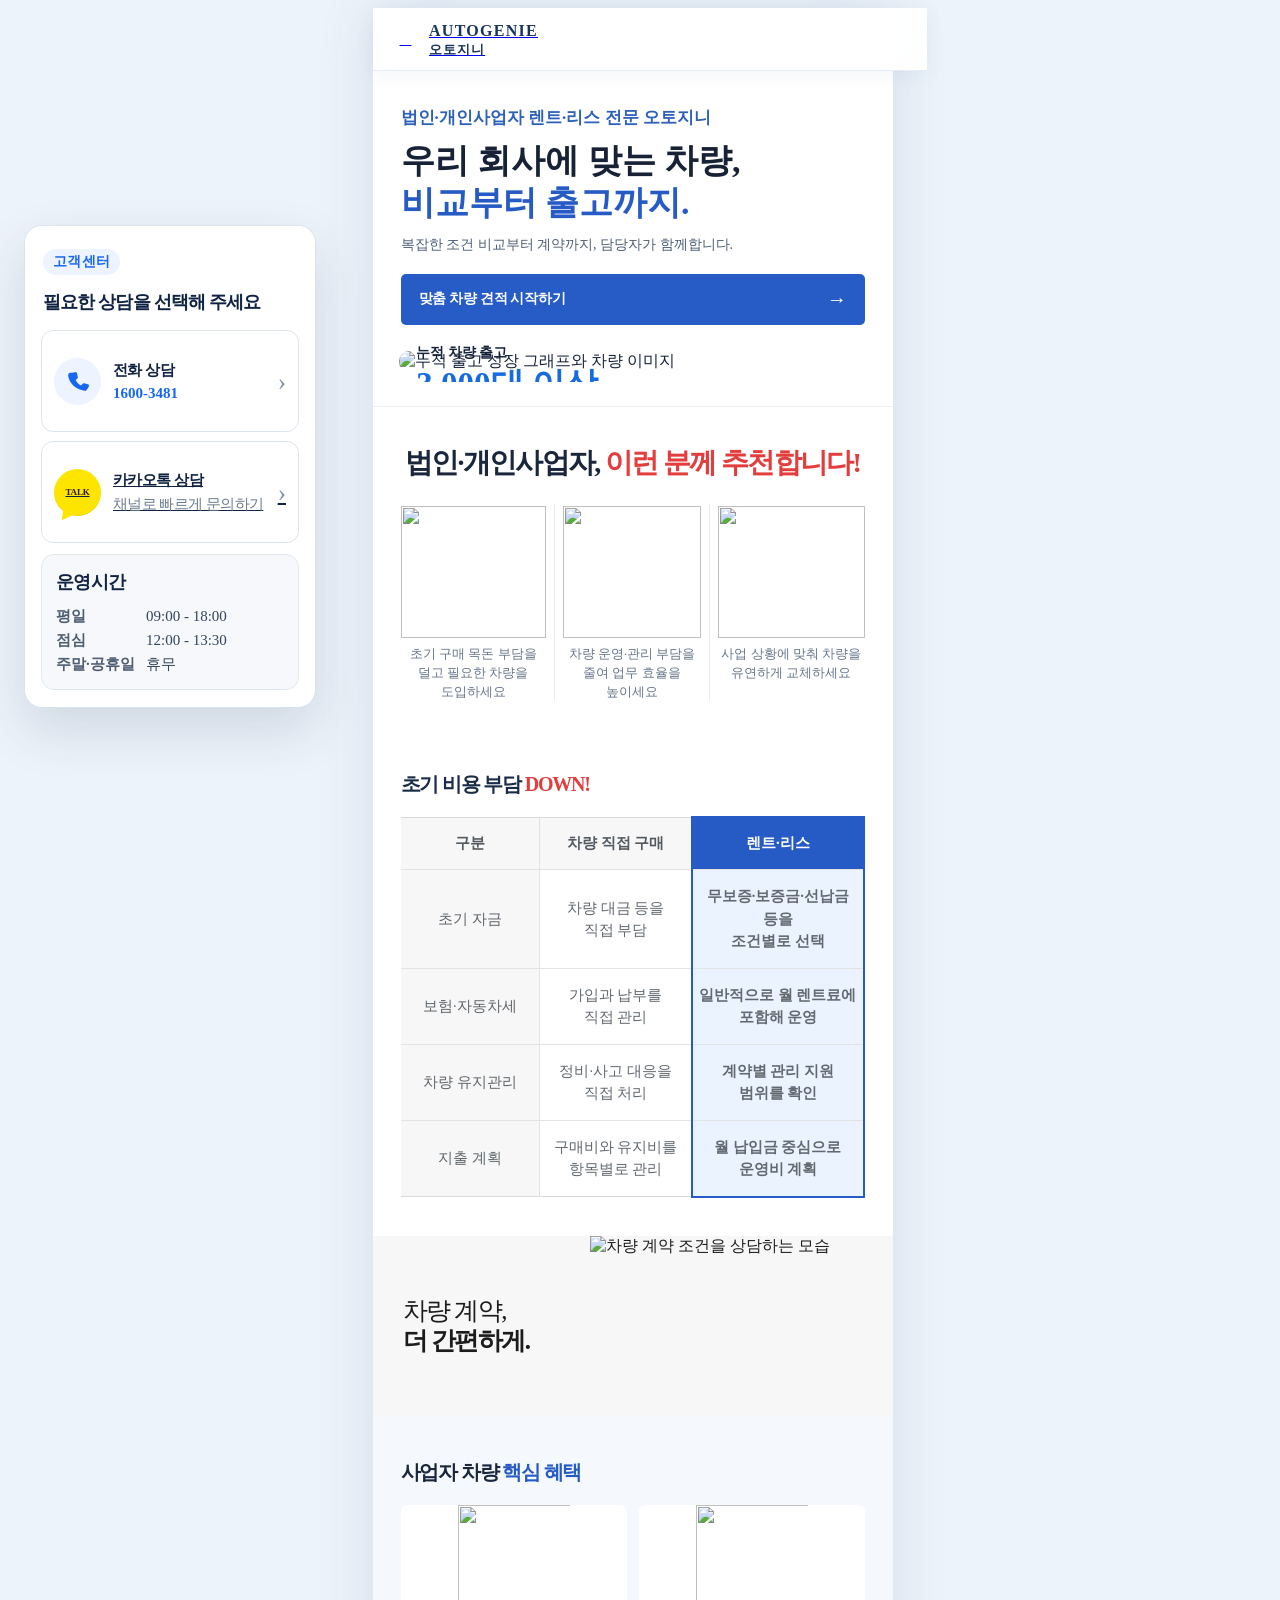
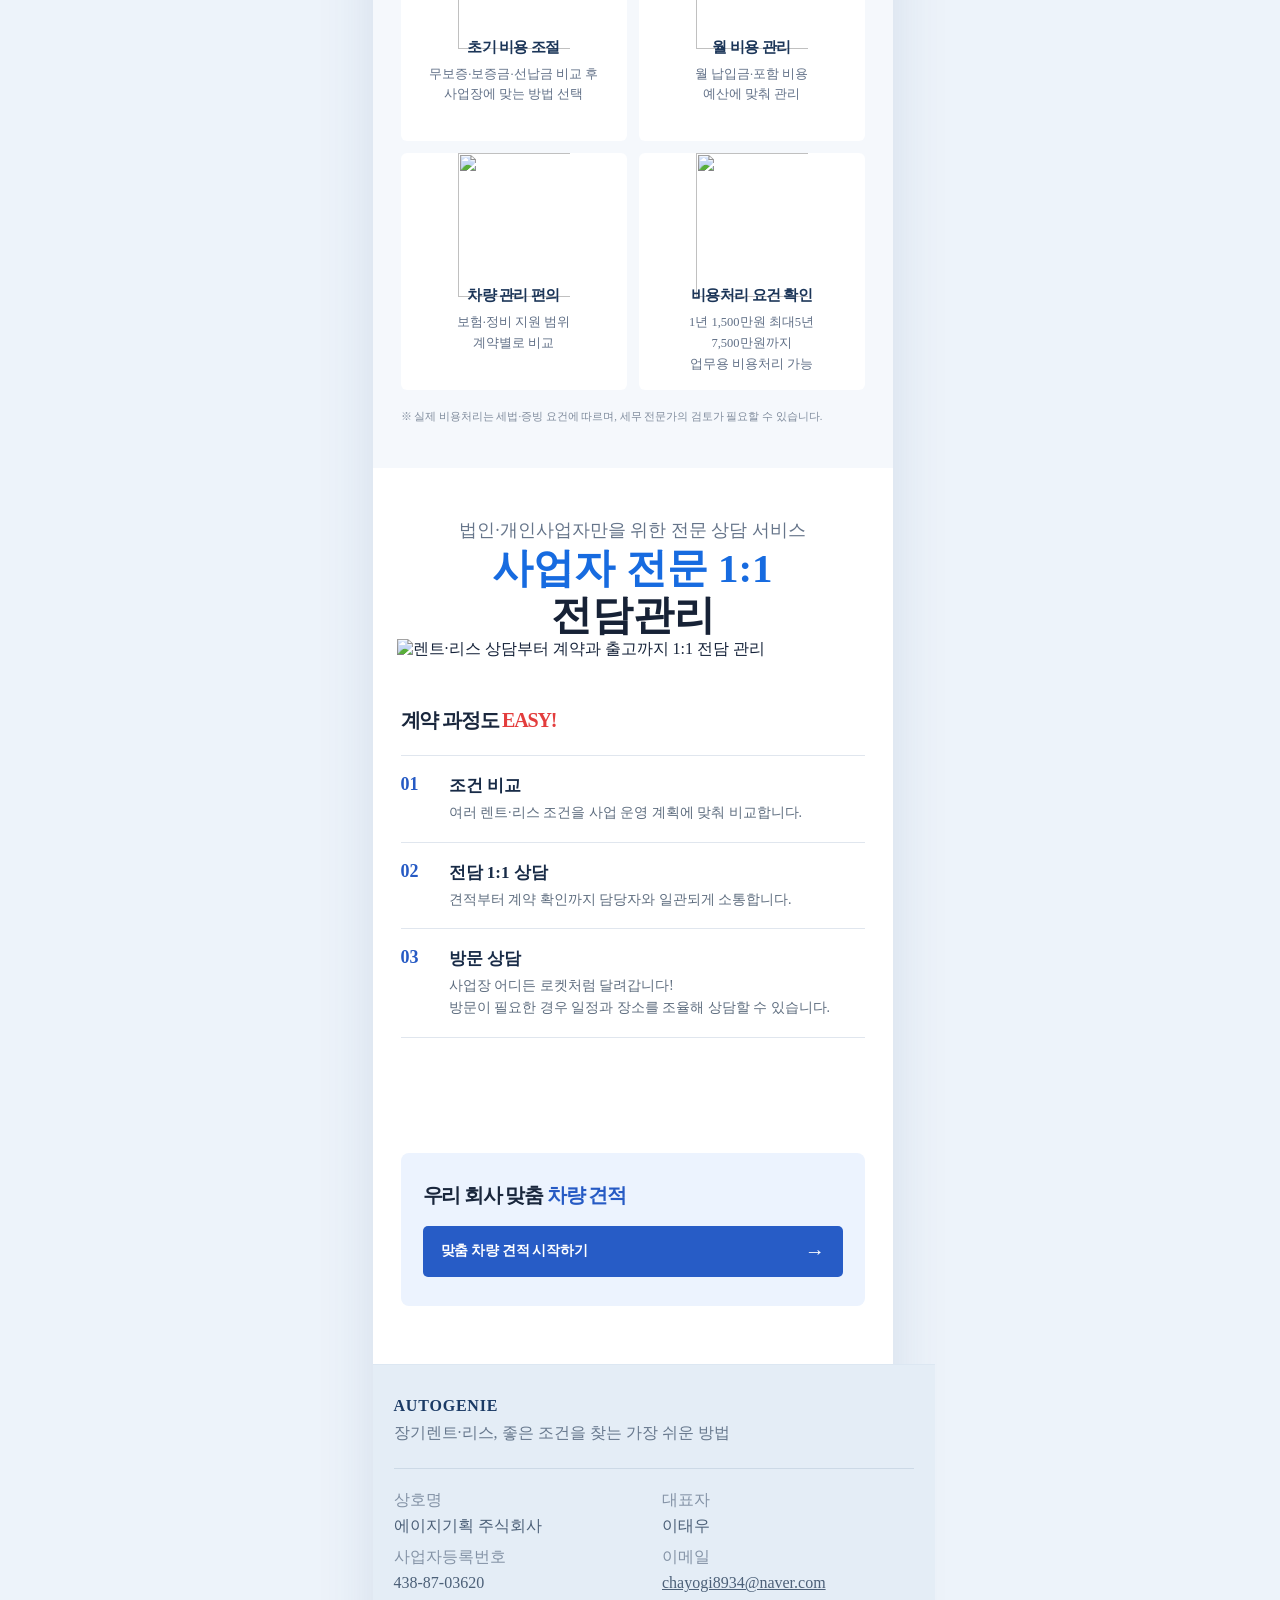
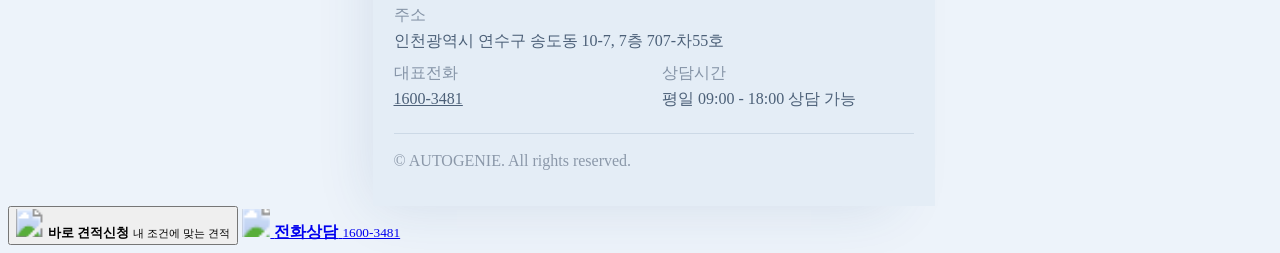
==== commit be161f8e: "법인 페이지 수정" ====
--- a/index.html
+++ b/index.html
@@ -1,6 +1,12 @@
 <!DOCTYPE html>
 <html lang="ko" data-site-variant="main">
 <head>
+  <script>
+    // Open the corporate preview when using the local Live Server.
+    if (["127.0.0.1", "localhost", "[::1]"].includes(location.hostname) && location.port === "5500") {
+      location.replace("corporate-preview.html" + location.search + location.hash);
+    }
+  </script>
   <!-- Google tag (gtag.js) -->
   <script async src="https://www.googletagmanager.com/gtag/js?id=G-JW5PS7PGTS"></script>
   <script>
@@ -64,12 +70,13 @@
   
 
 </style>
-  <link rel="icon" href="favicon.svg" type="image/svg+xml">
-    <link rel="stylesheet" href="css/common.css">
-    <link rel="stylesheet" href="css/layer.css">
+  <link rel="icon" href="favicon.svg?v=20261124-cache-04" type="image/svg+xml">
+    <link rel="stylesheet" href="css/common.css?v=20261124-cache-04">
+    <link rel="stylesheet" href="css/layer.css?v=20261124-cache-04">
     <link rel="stylesheet" href="https://cdn.jsdelivr.net/npm/swiper@11/swiper-bundle.min.css">
-    <link rel="stylesheet" href="css/style.css?v=20261112-benefit-copy-lines-02">
+    <link rel="stylesheet" href="css/style.css?v=20261124-cache-04">
 <style id="c26-marquee-critical">.c26-partners,.c26-marquees,.c26-marquee{overflow-x:hidden!important}.c26-marquee{scrollbar-width:none!important}.c26-marquee::-webkit-scrollbar{display:none!important}.c26-marquees.c26-marquees--active .c26-marquee__track{animation:none!important}</style>
+    <link rel="stylesheet" href="css/mobile-actions.css?v=20261124-cache-04">
 </head>
 <body>
 
@@ -162,7 +169,7 @@
                 <strong><span>3,000대 이상</span></strong>
                 <!-- <p>지속적인 성장으로<br>더 많은 고객님과 함께하고 있습니다.</p> -->
               </figcaption>
-              <img src="images/delivery-growth2.png" alt="누적 출고 성장 그래프와 차량 이미지" loading="lazy" decoding="async">
+              <img src="images/delivery-growth2.png?v=20261124-cache-04" alt="누적 출고 성장 그래프와 차량 이미지" loading="lazy" decoding="async">
             </figure>
           </div>
         </div>
@@ -171,9 +178,9 @@
       <section class="c26-recommend c26-pad" aria-labelledby="c26RecTitle">
         <h2 id="c26RecTitle">법인·개인사업자, <span>이런 분께 추천합니다!</span></h2>
         <div class="c26-reasons">
-          <div><img class="c26-reasons__image" src="images/icons/corporate_purchase_cost.png" alt="" loading="lazy" decoding="async"><p>초기 구매 목돈 부담을 덜고 필요한 차량을 도입하세요</p></div>
-          <div><img class="c26-reasons__image" src="images/icons/corporate_vehicle_management.png" alt="" loading="lazy" decoding="async"><p>차량 운영·관리 부담을 줄여 업무 효율을 높이세요</p></div>
-          <div><img class="c26-reasons__image" src="images/icons/corporate_vehicle_replacement.png" alt="" loading="lazy" decoding="async"><p>사업 상황에 맞춰 차량을 유연하게 교체하세요</p></div>
+          <div><img class="c26-reasons__image" src="images/icons/corporate_purchase_cost.png?v=20261124-cache-04" alt="" loading="lazy" decoding="async"><p>초기 구매 목돈 부담을 덜고 필요한 차량을 도입하세요</p></div>
+          <div><img class="c26-reasons__image" src="images/icons/corporate_vehicle_management.png?v=20261124-cache-04" alt="" loading="lazy" decoding="async"><p>차량 운영·관리 부담을 줄여 업무 효율을 높이세요</p></div>
+          <div><img class="c26-reasons__image" src="images/icons/corporate_vehicle_replacement.png?v=20261124-cache-04" alt="" loading="lazy" decoding="async"><p>사업 상황에 맞춰 차량을 유연하게 교체하세요</p></div>
         </div>
       </section>
     
@@ -198,16 +205,16 @@
         <div class="c26-highlight__copy c26-pad">
           <h2 id="c26SavingTitle">차량 계약,<br><strong>더 간편하게.</strong></h2>
         </div>
-        <img class="c26-highlight__image" src="images/biz.png" alt="차량 계약 조건을 상담하는 모습" loading="lazy" decoding="async">
+        <img class="c26-highlight__image" src="images/biz.png?v=20261124-cache-04" alt="차량 계약 조건을 상담하는 모습" loading="lazy" decoding="async">
       </section>
 
       <section class="c26-benefits c26-pad" aria-labelledby="c26BenefitsTitle">
         <h2 id="c26BenefitsTitle">사업자 차량 <span>핵심 혜택</span></h2>
         <div class="c26-benefits__list">
-          <article><div class="c26-benefit-icon"><img src="images/icons/benefit_initial_cost.png" alt="" loading="lazy" decoding="async"></div><div><h3>초기 비용 조절</h3><p><span>무보증·보증금·선납금 비교 후</span><span>사업장에 맞는 방법 선택</span></p></div></article>
-          <article><div class="c26-benefit-icon"><img src="images/icons/benefit_monthly_cost.png" alt="" loading="lazy" decoding="async"></div><div><h3>월 비용 관리</h3><p><span>월 납입금·포함 비용</span><span>예산에 맞춰 관리</span></p></div></article>
-          <article><div class="c26-benefit-icon"><img src="images/icons/benefit_vehicle_care.png" alt="" loading="lazy" decoding="async"></div><div><h3>차량 관리 편의</h3><p><span>보험·정비 지원 범위</span><span>계약별로 비교</span></p></div></article>
-          <article><div class="c26-benefit-icon"><img src="images/icons/benefit_tax_review.png" alt="" loading="lazy" decoding="async"></div><div><h3>비용처리 요건 확인</h3><p><span>1년 1,500만원 최대5년 7,500만원까지</span><span>업무용 비용처리 가능</span></p></div></article>
+          <article><div class="c26-benefit-icon"><img src="images/icons/benefit_initial_cost.png?v=20261124-cache-04" alt="" loading="lazy" decoding="async"></div><div><h3>초기 비용 조절</h3><p><span>무보증·보증금·선납금 비교 후</span><span>사업장에 맞는 방법 선택</span></p></div></article>
+          <article><div class="c26-benefit-icon"><img src="images/icons/benefit_monthly_cost.png?v=20261124-cache-04" alt="" loading="lazy" decoding="async"></div><div><h3>월 비용 관리</h3><p><span>월 납입금·포함 비용</span><span>예산에 맞춰 관리</span></p></div></article>
+          <article><div class="c26-benefit-icon"><img src="images/icons/benefit_vehicle_care.png?v=20261124-cache-04" alt="" loading="lazy" decoding="async"></div><div><h3>차량 관리 편의</h3><p><span>보험·정비 지원 범위</span><span>계약별로 비교</span></p></div></article>
+          <article><div class="c26-benefit-icon"><img src="images/icons/benefit_tax_review.png?v=20261124-cache-04" alt="" loading="lazy" decoding="async"></div><div><h3>비용처리 요건 확인</h3><p><span>1년 1,500만원 최대5년 7,500만원까지</span><span>업무용 비용처리 가능</span></p></div></article>
         </div>
         <p class="c26-footnote">※ 실제 비용처리는 세법·증빙 요건에 따르며, 세무 전문가의 검토가 필요할 수 있습니다.</p>
       </section>
@@ -218,7 +225,7 @@
             <span>법인·개인사업자만을 위한 전문 상담 서비스</span>
             <h2 id="c26ConsultingTitle"><em>사업자 전문 1:1</em> 전담관리</h2>
           </figcaption>
-          <img src="images/personal-consulting.png" alt="렌트·리스 상담부터 계약과 출고까지 1:1 전담 관리" loading="lazy" decoding="async">
+          <img src="images/personal-consulting.png?v=20261124-cache-04" alt="렌트·리스 상담부터 계약과 출고까지 1:1 전담 관리" loading="lazy" decoding="async">
         </figure>
       </section>
     
@@ -232,7 +239,7 @@
     
     
     <section class="c26-meeting" aria-label="차량 상담 공간 사진">
-      <figure><img src="images/회사 전경/법인-상담-회의실.png" alt="오토지니 차량 상담 회의 장면" loading="lazy" decoding="async" onerror="this.closest('figure').hidden=true"/><figcaption>차량 1:1 상담 이미지</figcaption></figure>
+      <figure><img src="images/회사 전경/법인-상담-회의실.png?v=20261124-cache-04" alt="오토지니 차량 상담 회의 장면" loading="lazy" decoding="async" onerror="this.closest('figure').hidden=true"/><figcaption>차량 1:1 상담 이미지</figcaption></figure>
     </section>
       <section class="c26-partners" aria-labelledby="c26PartnersTitle"><div class="c26-pad"><h2 id="c26PartnersTitle">주요 <span>출고 고객사</span></h2></div>
         <div class="c26-marquees"><div class="c26-marquee c26-marquee--left" aria-label="제휴사 임시 예시 자동 흐름"><div class="c26-marquee__track" aria-hidden="true"><div class="c26-marquee__group"><span class="c26-logo"><i style="--logo:#2371b9" aria-hidden="true">◆</i><b>KDB캐피탈</b></span><span class="c26-logo"><i style="--logo:#169f92" aria-hidden="true">✦</i><b>하나캐피탈</b></span><span class="c26-logo"><i style="--logo:#da2237" aria-hidden="true">●</i><b>롯데오토리스</b></span><span class="c26-logo"><i style="--logo:#da2237" aria-hidden="true">●</i><b>롯데캐피탈</b></span><span class="c26-logo"><i style="--logo:#60a73e" aria-hidden="true">●</i><b>아마존카</b></span></div><div class="c26-marquee__group"><span class="c26-logo"><i style="--logo:#2371b9" aria-hidden="true">◆</i><b>KDB캐피탈</b></span><span class="c26-logo"><i style="--logo:#169f92" aria-hidden="true">✦</i><b>하나캐피탈</b></span><span class="c26-logo"><i style="--logo:#da2237" aria-hidden="true">●</i><b>롯데오토리스</b></span><span class="c26-logo"><i style="--logo:#da2237" aria-hidden="true">●</i><b>롯데캐피탈</b></span><span class="c26-logo"><i style="--logo:#60a73e" aria-hidden="true">●</i><b>아마존카</b></span></div></div></div><div class="c26-marquee c26-marquee--right" aria-label="제휴사 임시 예시 자동 흐름"><div class="c26-marquee__track" aria-hidden="true"><div class="c26-marquee__group"><span class="c26-logo"><i style="--logo:#c52e40" aria-hidden="true">▰</i><b>메리츠캐피탈</b></span><span class="c26-logo"><i style="--logo:#1e8fc9" aria-hidden="true">◒</i><b>우리카드</b></span><span class="c26-logo"><i style="--logo:#1e8fc9" aria-hidden="true">◒</i><b>우리금융캐피탈</b></span><span class="c26-logo"><i style="--logo:#da2237" aria-hidden="true">●</i><b>롯데렌터카</b></span><span class="c26-logo"><i style="--logo:#2371b9" aria-hidden="true">◆</i><b>KDB캐피탈</b></span></div><div class="c26-marquee__group"><span class="c26-logo"><i style="--logo:#c52e40" aria-hidden="true">▰</i><b>메리츠캐피탈</b></span><span class="c26-logo"><i style="--logo:#1e8fc9" aria-hidden="true">◒</i><b>우리카드</b></span><span class="c26-logo"><i style="--logo:#1e8fc9" aria-hidden="true">◒</i><b>우리금융캐피탈</b></span><span class="c26-logo"><i style="--logo:#da2237" aria-hidden="true">●</i><b>롯데렌터카</b></span><span class="c26-logo"><i style="--logo:#2371b9" aria-hidden="true">◆</i><b>KDB캐피탈</b></span></div></div></div></div>
@@ -246,7 +253,7 @@
       <!-- <span>전국 최저가 맞춤 견적을 받아보실 수 있습니다.</span> -->
       <span>초기비용 <span class="wizard-zero">0</span>원, 자동차세 <span class="wizard-zero">0</span>원, 보험료 <span class="wizard-zero">0</span>원</span>
       <div class="wizard-hero-visual" aria-hidden="true">
-        <img src="images/car-img-bg.png" alt="" class="wizard-hero-visual__image">
+        <img src="images/car-img-bg.png?v=20261124-cache-04" alt="" class="wizard-hero-visual__image">
       </div>
     </section>
 
@@ -617,12 +624,34 @@
   else runCorporateMarquee();
 })();
 </script>
-  <script src="js/traffic-tracker.js?v=20261027"></script>
-
-  <script src="js/trim-reference-data.js?v=20261110-trim-merged-01"></script>
-  <script src="js/script.js?v=20261112-agcar-visit-reliability-01"></script>
+
+  <nav class="mobile-contact-bar" aria-label="견적 신청 및 전화상담">
+    <button class="mobile-contact-bar__estimate" id="mobileEstimateButton" type="button">
+      <!-- ViewBox follows the PNG's visible alpha bounds, excluding transparent padding. -->
+      <svg class="mobile-contact-bar__icon" viewBox="17 11 122 128" width="28" height="28" aria-hidden="true" focusable="false">
+        <image href="images/icons/quote.png?v=20261124-cache-04" width="144" height="144"/>
+      </svg>
+      <span class="mobile-contact-bar__copy">
+        <strong>바로 견적신청</strong>
+        <small>내 조건에 맞는 견적</small>
+      </span>
+    </button>
+    <a class="mobile-contact-bar__phone" href="tel:1600-3481" aria-label="전화상담 1600-3481로 전화 연결">
+      <svg class="mobile-contact-bar__icon" viewBox="175 196 862 886" width="28" height="28" aria-hidden="true" focusable="false">
+        <image href="images/icons/phone.png?v=20261124-cache-04" width="1254" height="1254"/>
+      </svg>
+      <span class="mobile-contact-bar__copy">
+        <strong>전화상담</strong>
+        <small>1600-3481</small>
+      </span>
+    </a>
+  </nav>
+  <script src="js/traffic-tracker.js?v=20261124-cache-04"></script>
+
+  <script src="js/trim-reference-data.js?v=20261124-cache-04"></script>
+  <script src="js/script.js?v=20261124-cache-04"></script>
   <script src="https://cdn.jsdelivr.net/npm/swiper@11/swiper-bundle.min.js"></script>
-  <script src="js/reviews.js?v=20261106-agcar-review-loop-01"></script>
+  <script src="js/reviews.js?v=20261124-cache-04"></script>
 
 </body>
 </html>
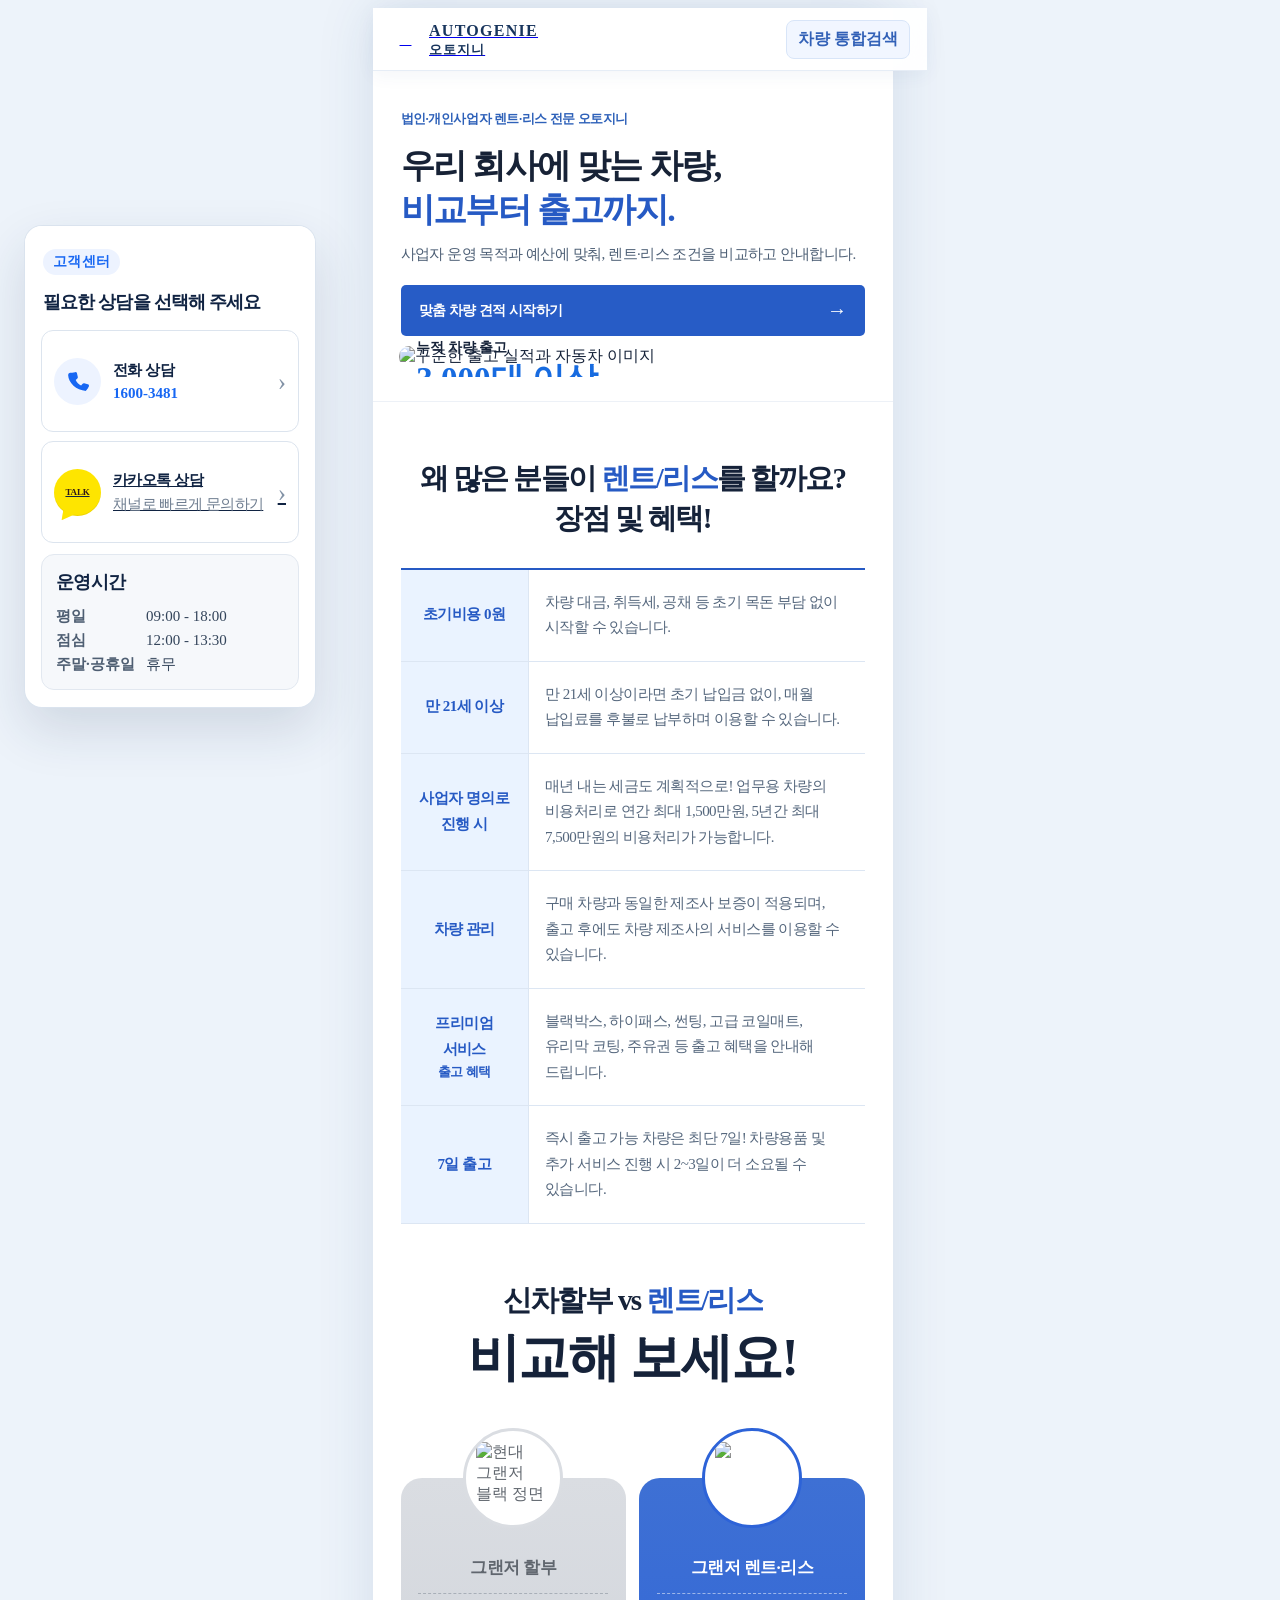
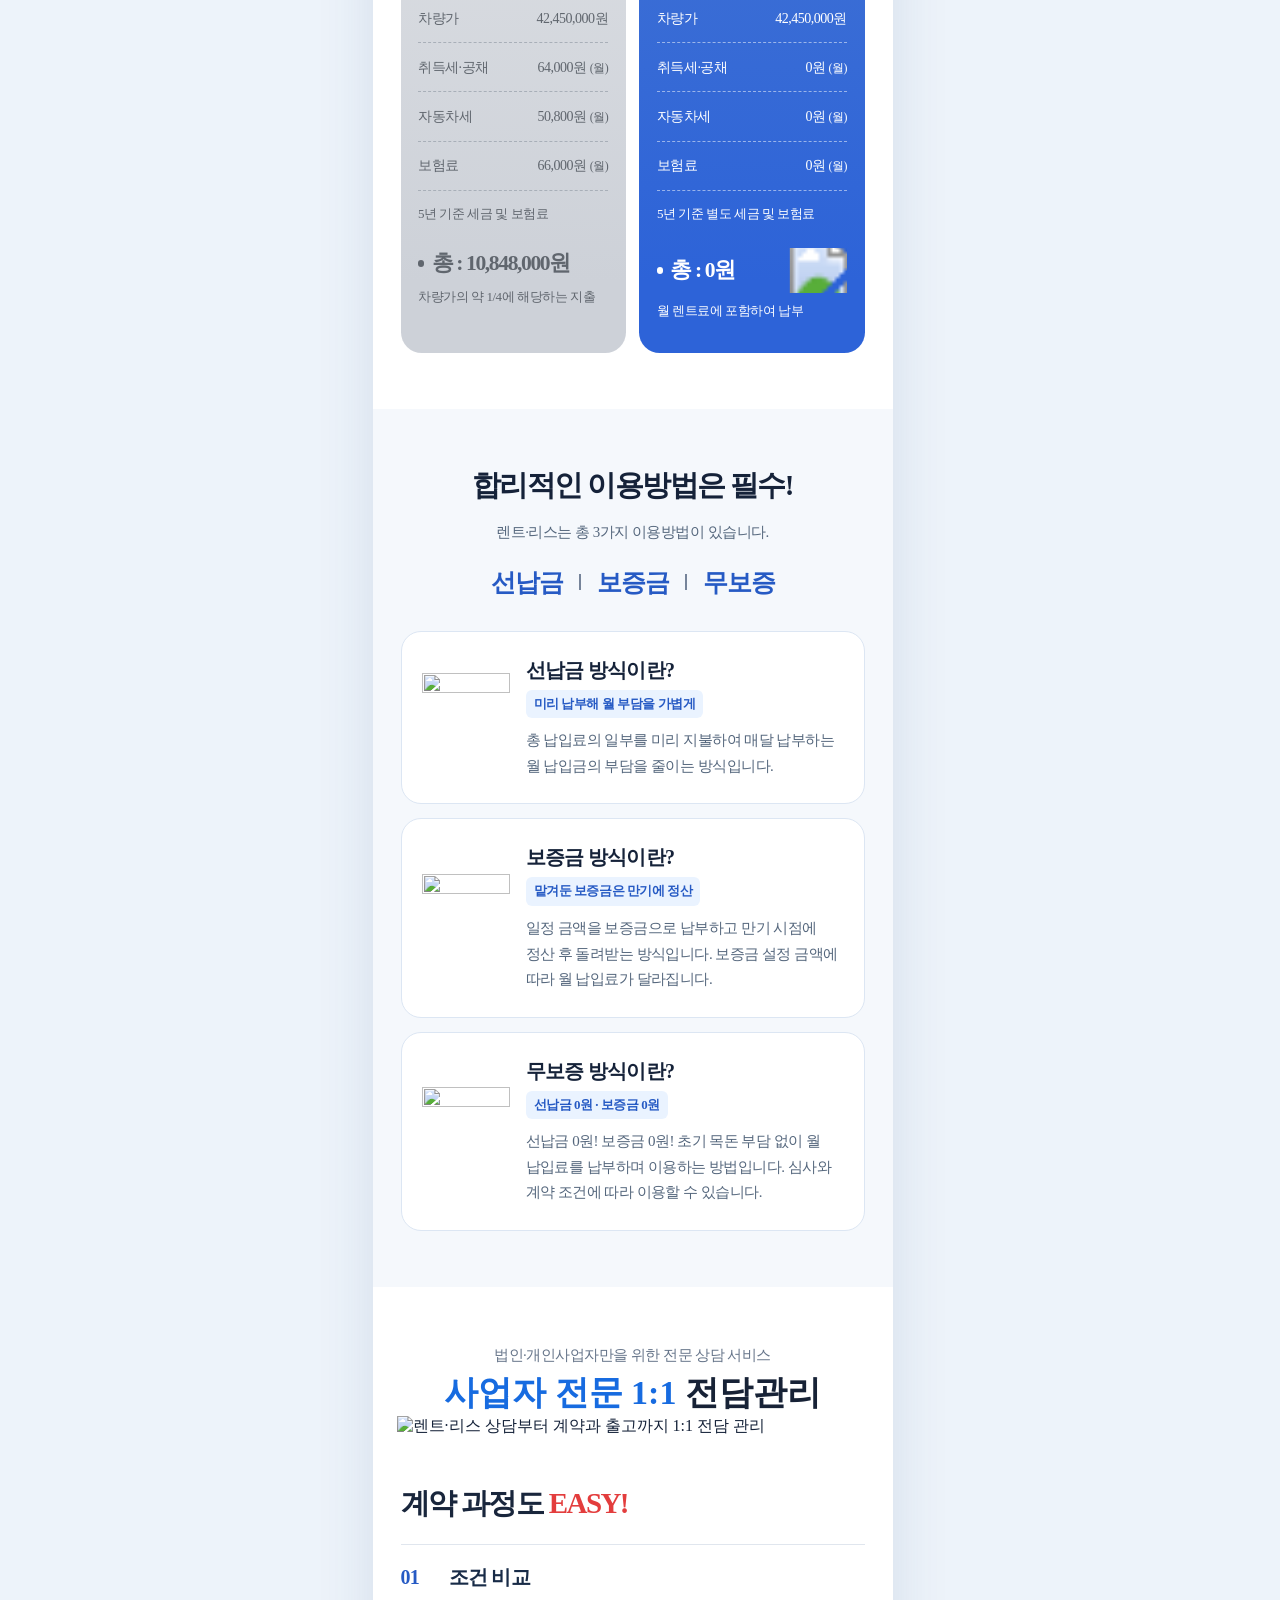
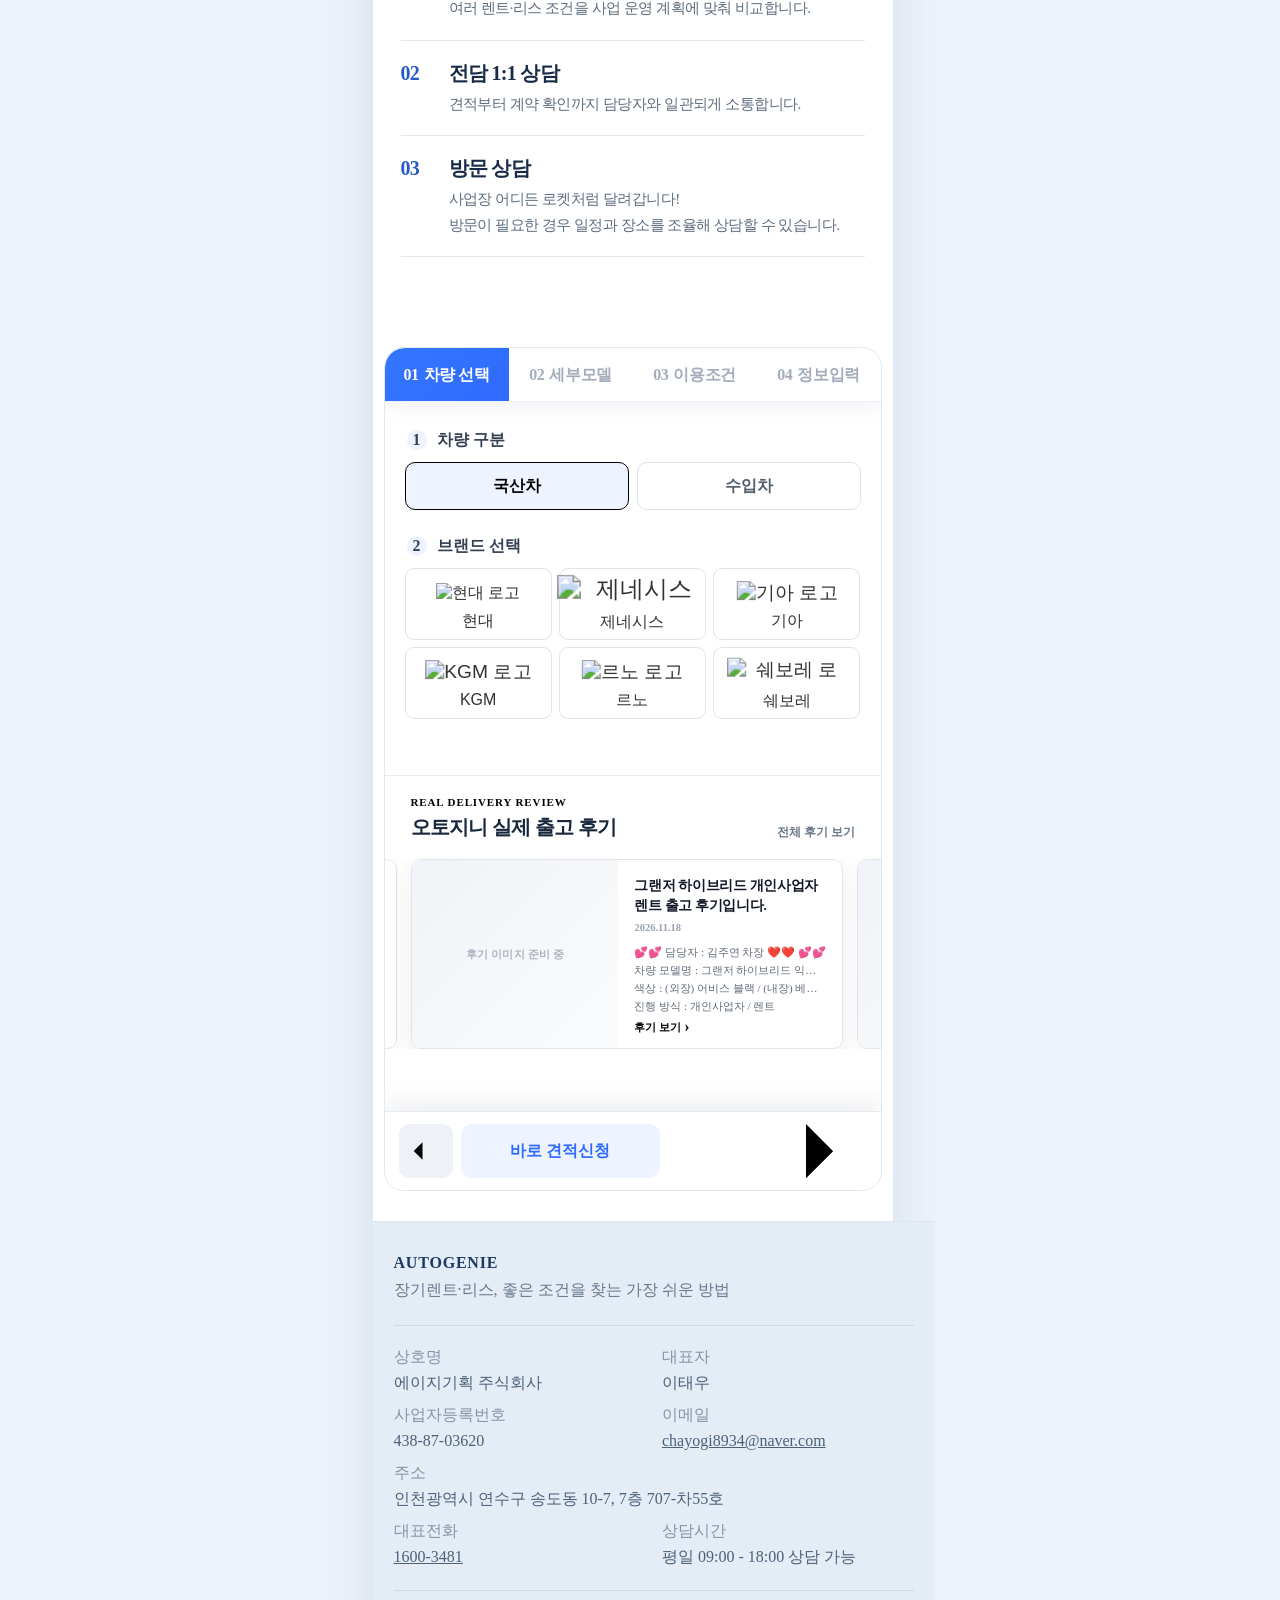
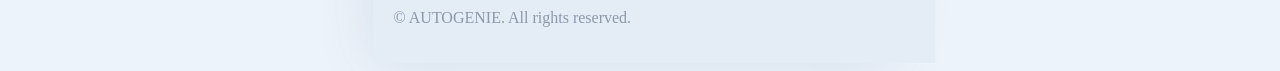
==== commit 5d48a98c: "법인페이지 수정" ====
--- a/index.html
+++ b/index.html
@@ -1,12 +1,6 @@
 <!DOCTYPE html>
 <html lang="ko" data-site-variant="main">
 <head>
-  <script>
-    // Open the corporate preview when using the local Live Server.
-    if (["127.0.0.1", "localhost", "[::1]"].includes(location.hostname) && location.port === "5500") {
-      location.replace("corporate-preview.html" + location.search + location.hash);
-    }
-  </script>
   <!-- Google tag (gtag.js) -->
   <script async src="https://www.googletagmanager.com/gtag/js?id=G-JW5PS7PGTS"></script>
   <script>
@@ -23,21 +17,25 @@
   <title>오토지니 통합차 | 국산·수입차 장기렌트·리스 견적 비교</title>
 
   <script>
-    // [공통 원본 1개] 메인/법인 사이트를 접속 도메인에 따라 자동 구분합니다.
+    // 통합차는 기존 화면을 유지하고 법인 사이트는 corporate-preview를 기본으로 엽니다.
     // 메인(agcar.agautoplan.com): 법인 소개 OFF / 견적 바로 시작
-    // 법인용(그 외 운영 도메인): 법인 소개 ON / 이후 견적 시작
+    // 법인용(그 외 운영 도메인): corporate-preview.html로 이동
     // 로컬 Live Server 및 GitHub 미리보기 기본 화면: true = 법인 소개, false = 견적 화면
     // ?test=corporate 또는 /test/ 경로로도 법인 화면을 테스트할 수 있습니다.
     (function () {
       const SHOW_CORPORATE_INTRO = true;
       const host = String(location.hostname || "").toLowerCase();
       const isPreview = !host || host === "localhost" || host === "127.0.0.1" ||
-        host === "0.0.0.0" || host.endsWith(".github.io");
+        host === "0.0.0.0" || host === "[::1]" || host.endsWith(".github.io");
       const testMode = new URLSearchParams(location.search).get("test");
       const isTestPath = /^\/test(?:\/|$)/i.test(location.pathname);
       const isCorporate = isTestPath || (isPreview
         ? (testMode ? testMode === "corporate" : SHOW_CORPORATE_INTRO)
         : host !== "agcar.agautoplan.com");
+      if (isCorporate) {
+        location.replace("corporate-preview.html" + location.search + location.hash);
+        return;
+      }
       const variant = isCorporate ? "corporate" : "main";
       document.documentElement.dataset.siteVariant = variant;
       document.documentElement.classList.toggle("corporate-estimate-started", !isCorporate);
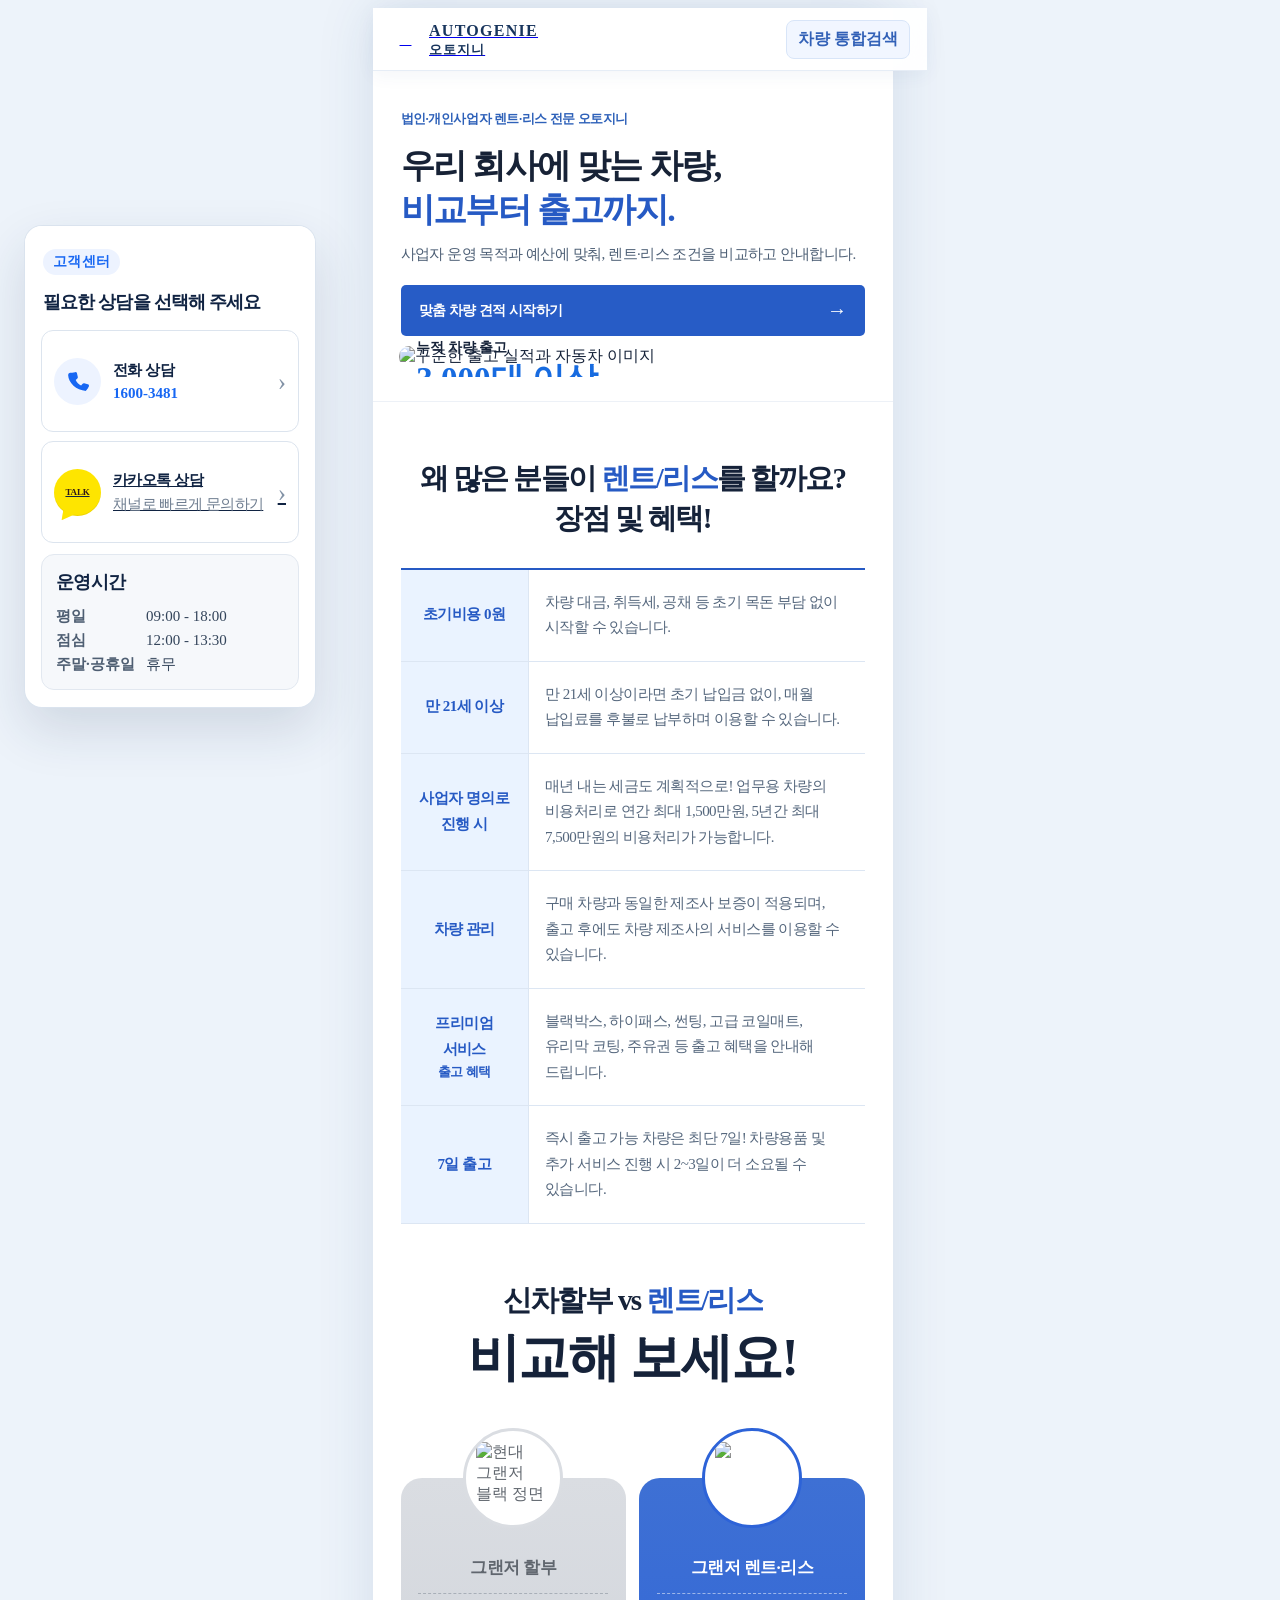
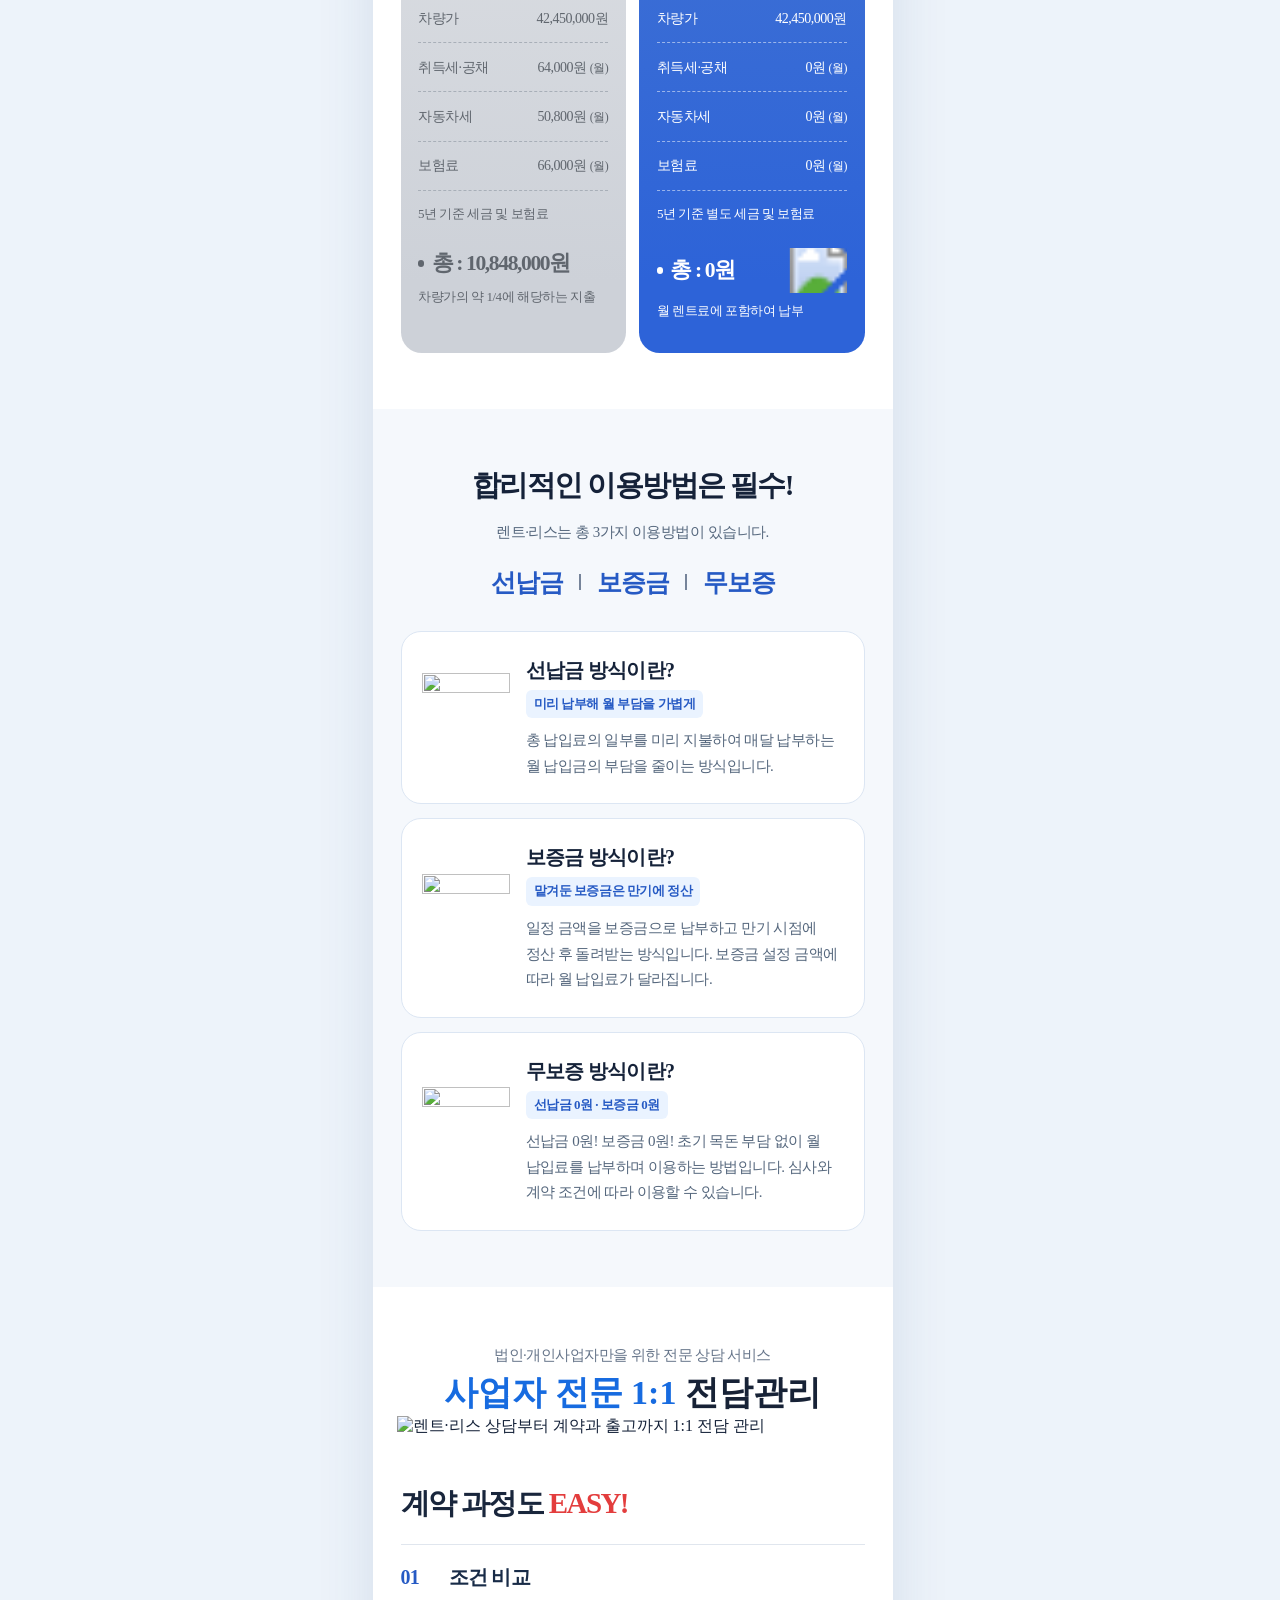
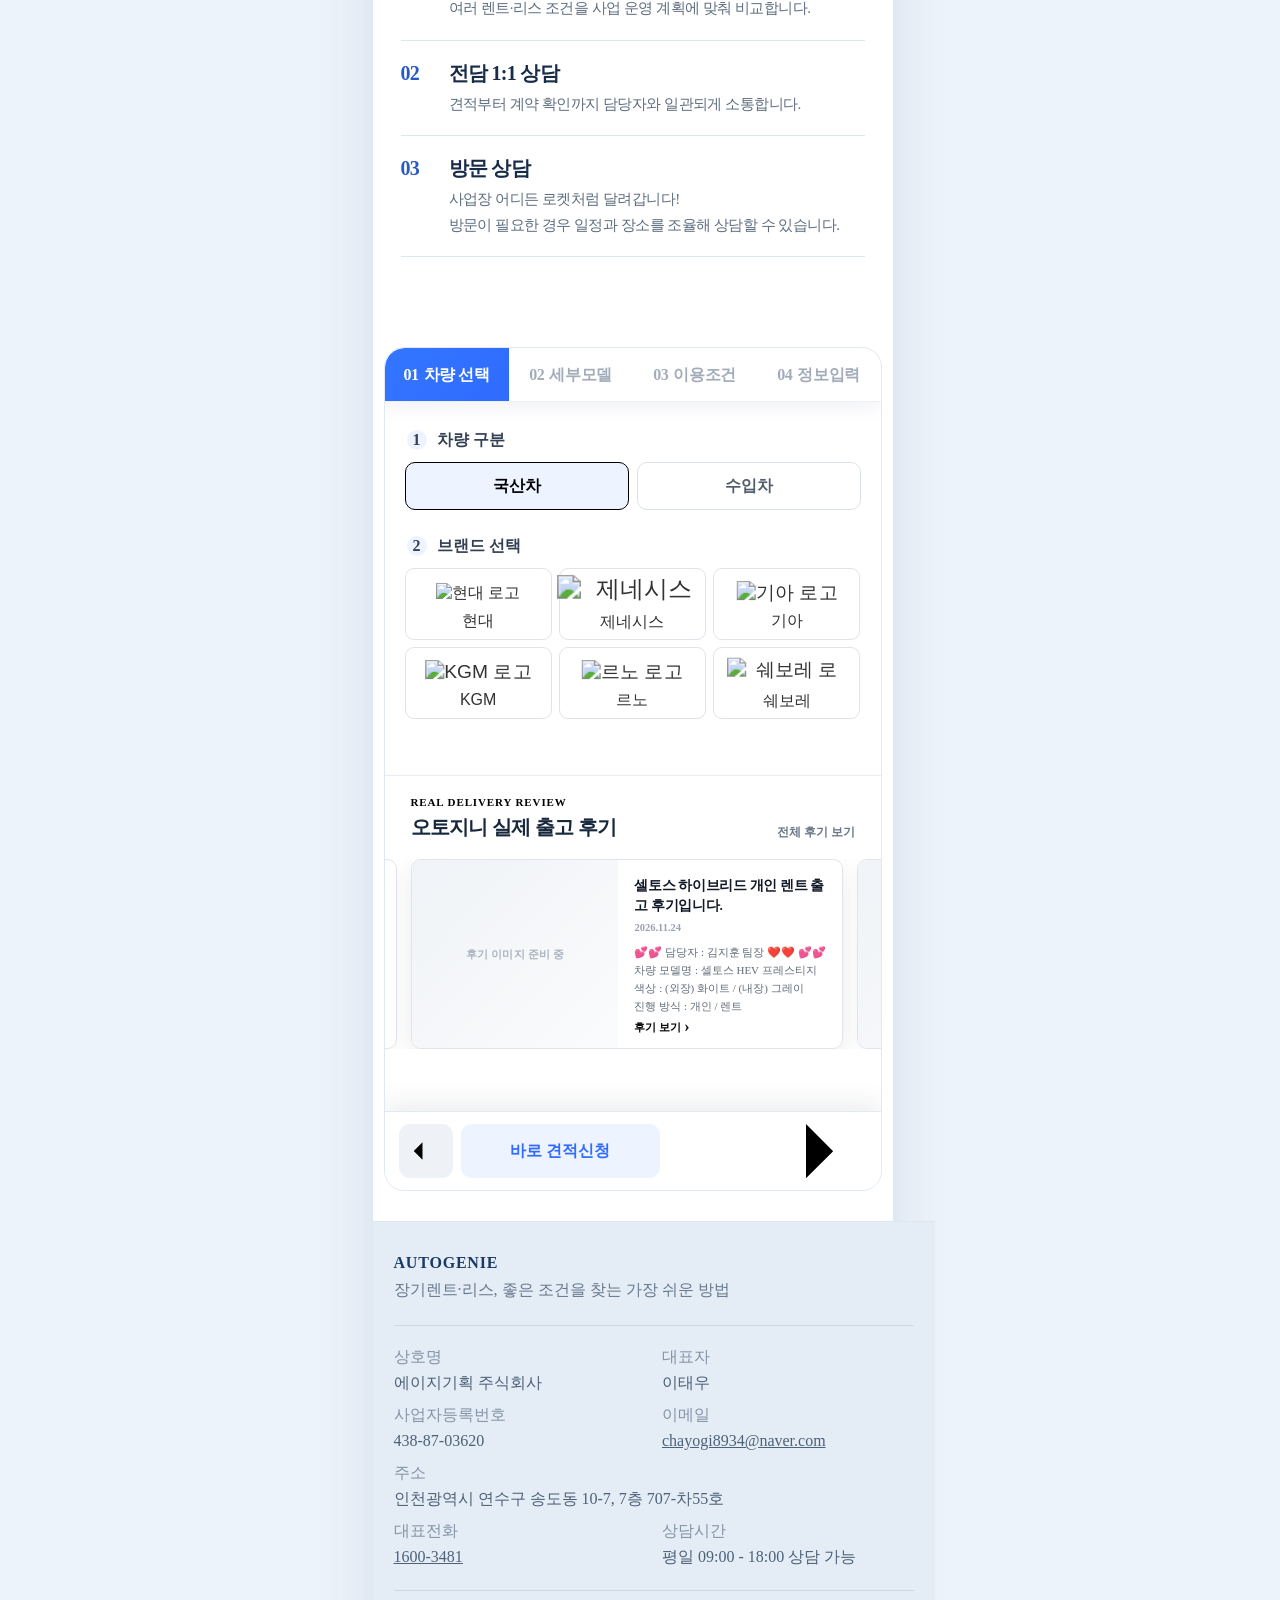
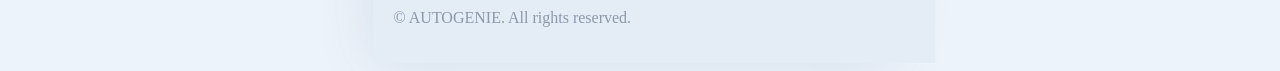
==== commit 05d2d635: "상세설명 수정" ====
--- a/index.html
+++ b/index.html
@@ -72,7 +72,7 @@
     <link rel="stylesheet" href="css/common.css?v=20261124-cache-04">
     <link rel="stylesheet" href="css/layer.css?v=20261124-cache-04">
     <link rel="stylesheet" href="https://cdn.jsdelivr.net/npm/swiper@11/swiper-bundle.min.css">
-    <link rel="stylesheet" href="css/style.css?v=20261124-cache-04">
+    <link rel="stylesheet" href="css/style.css?v=20261127-domestic-sync-01">
 <style id="c26-marquee-critical">.c26-partners,.c26-marquees,.c26-marquee{overflow-x:hidden!important}.c26-marquee{scrollbar-width:none!important}.c26-marquee::-webkit-scrollbar{display:none!important}.c26-marquees.c26-marquees--active .c26-marquee__track{animation:none!important}</style>
     <link rel="stylesheet" href="css/mobile-actions.css?v=20261124-cache-04">
 </head>
@@ -644,12 +644,15 @@
       </span>
     </a>
   </nav>
-  <script src="js/traffic-tracker.js?v=20261124-cache-04"></script>
+  <script src="js/traffic-tracker.js?v=20261126-referrer-03"></script>
 
   <script src="js/trim-reference-data.js?v=20261124-cache-04"></script>
-  <script src="js/script.js?v=20261124-cache-04"></script>
+  <script src="js/vehicle-preview-config.js?v=20261127-domestic-sync-01"></script>
+  <script src="js/script.js?v=20261127-domestic-sync-01"></script>
   <script src="https://cdn.jsdelivr.net/npm/swiper@11/swiper-bundle.min.js"></script>
-  <script src="js/reviews.js?v=20261124-cache-04"></script>
+  <!-- 배포 시 최신 정상 후기 스냅샷으로 교체 -->
+  <script type="application/json" id="autogenieReviewSnapshot">{"source":"https://www.agautoplan.com/review","generatedAt":"2026-09-04T12:26:44.776Z","retentionStart":"2026-01-01","order":"date-descending-board-order-for-ties","count":116,"reviews":[{"id":"175318711","title":"그랜저 하이브리드 법인 렌트 출고 후기입니다.","brand":"현대","model":"27MY 그랜저 하이브리드","manager":"김진욱 차장","color":"(외장) 화이트 / (내장) 버건디 원톤","method":"법인 / 렌트","date":"2026-10-28","image":"https://cdn.imweb.me/upload/S20260515f59171e2a5f3c/69b37a653f33e.jpg","images":["https://cdn.imweb.me/upload/S20260515f59171e2a5f3c/69b37a653f33e.jpg"],"body":"법인 렌트로 진행한 그랜저 하이브리드 출고 사례입니다. 파노라마 선루프, 빌트인 캠, 시트 컴포트 플러스 옵션을 선택했습니다.","articleHtml":"","contentBlocks":[],"url":"https://www.agautoplan.com/review/?bmode=view&idx=175318711&t=board","sourceOrder":0,"pendingFullSync":true},{"id":"175318710","title":"BMW X5 법인사업자 렌트 출고 후기입니다.","brand":"BMW","model":"BMW X5 40I MSP","manager":"김지명 차장","color":"(외장) 블랙 / (내장) 화이트","method":"법인사업자 / 렌트","date":"2026-10-28","image":"https://cdn.imweb.me/upload/S20260515f59171e2a5f3c/a4344c103bbfd.jpg","images":["https://cdn.imweb.me/upload/S20260515f59171e2a5f3c/a4344c103bbfd.jpg"],"body":"법인사업자 렌트로 진행한 BMW X5 출고 사례입니다. 외장은 블랙, 실내는 화이트 색상으로 선택했습니다.","articleHtml":"","contentBlocks":[],"url":"https://www.agautoplan.com/review/?bmode=view&idx=175318710&t=board","sourceOrder":1,"pendingFullSync":true},{"id":"175318709","title":"아르카나 개인 렌트 출고 후기입니다.","brand":"르노","model":"아르카나","manager":"고치연 차장","color":"(외장) 그레이 / (내장) 브라운","method":"개인 / 렌트","date":"2026-10-28","image":"https://cdn.imweb.me/upload/S20260515f59171e2a5f3c/25a6a26e28a6c.jpg","images":["https://cdn.imweb.me/upload/S20260515f59171e2a5f3c/25a6a26e28a6c.jpg"],"body":"아르카나 개인 렌트 출고 사례입니다. 그레이 외장과 브라운 실내를 선택하고 차선이탈방지 및 내비게이션 옵션을 추가했습니다.","articleHtml":"","contentBlocks":[],"url":"https://www.agautoplan.com/review/?bmode=view&idx=175318709&t=board","sourceOrder":2,"pendingFullSync":true},{"id":"175318708","title":"GV80 개인사업자 리스 출고 후기입니다.","brand":"제네시스","model":"27MY GV80 가솔린 5인승 AWD","manager":"김장현 차장","color":"(외장) 마칼루그레이 / (내장) 옵시디언 블랙모노톤","method":"개인사업자 / 리스","date":"2026-10-27","image":"https://cdn.imweb.me/upload/S20260515f59171e2a5f3c/e8feace2c6819.png","images":["https://cdn.imweb.me/upload/S20260515f59171e2a5f3c/e8feace2c6819.png"],"body":"개인사업자 리스로 진행한 GV80 출고 사례입니다. 빌트인 캠 패키지, 파퓰러 패키지, 천연가죽 패키지를 선택했습니다.","articleHtml":"","contentBlocks":[],"url":"https://www.agautoplan.com/review/?bmode=view&idx=175318708&t=board","sourceOrder":3,"pendingFullSync":true},{"id":"175318707","title":"봉고3 개인사업자 리스 출고 후기입니다.","brand":"기아","model":"봉고 초장축 킹캡 GL","manager":"김장현 차장","color":"(외장) 순백색 / (내장) 어반그레이","method":"개인사업자 / 리스","date":"2026-10-26","image":"https://cdn.imweb.me/upload/S20260515f59171e2a5f3c/71ce049827fe3.jpg","images":["https://cdn.imweb.me/upload/S20260515f59171e2a5f3c/71ce049827fe3.jpg"],"body":"봉고3 개인사업자 리스 출고 사례입니다. 순백색 외장과 어반그레이 실내, 내비게이션과 평바닥적재함 옵션으로 진행했습니다.","articleHtml":"","contentBlocks":[],"url":"https://www.agautoplan.com/review/?bmode=view&idx=175318707&t=board","sourceOrder":4,"pendingFullSync":true},{"id":"175268843","title":"니로 하이브리드 개인사업자 렌트 출고 후기입니다.","brand":"기아","model":"니로 하이브리드","manager":"황대훈 차장","color":"(외장) 스노우 화이트 펄 / (내장) 딥네이비, 브라운","method":"개인사업자 / 렌트","date":"2026-10-22","image":"https://cdn.imweb.me/upload/S20260515f59171e2a5f3c/215b07de29faf.jpg","images":["https://cdn.imweb.me/upload/S20260515f59171e2a5f3c/215b07de29faf.jpg"],"body":"개인사업자 렌트로 진행한 니로 하이브리드 출고 사례입니다. 프리미엄, 드라이브 와이즈 I, 18인치 휠 옵션을 선택했습니다.","articleHtml":"","contentBlocks":[],"url":"https://www.agautoplan.com/review/?bmode=view&idx=175268843&t=board","sourceOrder":5,"pendingFullSync":true},{"id":"175268842","title":"카니발 하이브리드 개인 렌트 출고 후기입니다.","brand":"기아","model":"카니발 하이브리드 7인승 시그니처 X-Line","manager":"정철희 차장","color":"(외장) 스노우 화이트 펄 / (내장) 토프","method":"개인 / 렌트","date":"2026-10-22","image":"https://cdn.imweb.me/upload/S20260515f59171e2a5f3c/dbcc2b0726096.jpg","images":["https://cdn.imweb.me/upload/S20260515f59171e2a5f3c/dbcc2b0726096.jpg"],"body":"카니발 하이브리드 개인 렌트 출고 사례입니다. 컴포트, 드라이브 와이즈, 모니터링 팩, 빌트인 캠 2 옵션을 선택했습니다.","articleHtml":"","contentBlocks":[],"url":"https://www.agautoplan.com/review/?bmode=view&idx=175268842&t=board","sourceOrder":6,"pendingFullSync":true},{"id":"175215196","title":"520i 개인 리스 출고 후기입니다.","brand":"BMW","model":"BMW 520i M spt","manager":"정철희 차장","color":"(외장) 카본블랙 / (내장) 베간자 브라운","method":"개인 / 리스","date":"2026-10-21","image":"https://cdn.imweb.me/upload/S20260515f59171e2a5f3c/2d94ca656afec.jpg","images":["https://cdn.imweb.me/upload/S20260515f59171e2a5f3c/2d94ca656afec.jpg"],"body":"BMW 520i 개인 리스 출고 사례입니다. 외장은 카본블랙, 실내는 베간자 브라운 색상으로 선택했습니다.","articleHtml":"","contentBlocks":[],"url":"https://www.agautoplan.com/review/?bmode=view&idx=175215196&t=board","sourceOrder":7,"pendingFullSync":true},{"id":"174669824","title":"EV3 개인 렌트 출고 후기입니다.","brand":"","model":"EV3 롱레인지 어스","manager":"김진욱 차장 ❤️❤️","color":"(외장) 화이트 / (내장) 미디움 그레이","method":"개인 / 렌트","date":"2026-09-23","image":"https://cdn.imweb.me/thumbnail/20260923/e25e7dd381bb0.jpg","url":"https://www.agautoplan.com/review/?q=YToxOntzOjEyOiJrZXl3b3JkX3R5cGUiO3M6MzoiYWxsIjt9&bmode=view&idx=174669824&t=board","sourceOrder":8},{"id":"174669823","title":"GV80 법인 리스 출고 후기입니다.","brand":"","model":"GV80","manager":"김지명 팀장 ❤️❤️","color":"(외장) 우유니 화이트 펄 / (내장) 바닐라 베이지 시트","method":"법인 / 리스","date":"2026-09-23","image":"https://cdn.imweb.me/thumbnail/20260923/9d61812dff98d.jpg","url":"https://www.agautoplan.com/review/?q=YToxOntzOjEyOiJrZXl3b3JkX3R5cGUiO3M6MzoiYWxsIjt9&bmode=view&idx=174669823&t=board","sourceOrder":9},{"id":"174669822","title":"G80 개인 렌트 출고 후기입니다.","brand":"","model":"G80 2.5 T","manager":"김지명 팀장 ❤️❤️","color":"(외장) 마칼루 그레이 / (내장) 블랙 시트","method":"개인 / 렌트","date":"2026-09-23","image":"https://cdn.imweb.me/thumbnail/20260923/86fd775d600fb.jpg","url":"https://www.agautoplan.com/review/?q=YToxOntzOjEyOiJrZXl3b3JkX3R5cGUiO3M6MzoiYWxsIjt9&bmode=view&idx=174669822&t=board","sourceOrder":10},{"id":"174669821","title":"싼타페 하이브리드 출고 후기입니다.","brand":"","model":"싼타페 하이브리드","manager":"김장현 차장 ❤️❤️","color":"(외장) 크리미화이트펄 / (내장) 피칸 브라운 투톤","method":"개인 / 렌트","date":"2026-09-23","image":"https://cdn.imweb.me/thumbnail/20260923/f659887597c5e.jpg","url":"https://www.agautoplan.com/review/?q=YToxOntzOjEyOiJrZXl3b3JkX3R5cGUiO3M6MzoiYWxsIjt9&bmode=view&idx=174669821&t=board","sourceOrder":11},{"id":"174669820","title":"GV80 개인사업자 렌트 출고 후기입니다.","brand":"","model":"GV80","manager":"김동휘 차장 ❤️❤️","color":"(외장) 비크블랙 / (내장) 어스브라운","method":"개인사업자 / 렌트","date":"2026-09-23","image":"https://cdn.imweb.me/thumbnail/20260923/699722c342325.jpg","url":"https://www.agautoplan.com/review/?q=YToxOntzOjEyOiJrZXl3b3JkX3R5cGUiO3M6MzoiYWxsIjt9&bmode=view&idx=174669820&t=board","sourceOrder":12},{"id":"174566228","title":"아이오닉 9 사업자 렌트 출고 후기입니다.","brand":"","model":"아이오닉9 프레스티지 AWD","manager":"이병수 차장 ❤️❤️","color":"(외장) 녹턴그레이메탈릭 / (내장) 다크틸, 라이트그레이투톤","method":"사업자 / 렌트","date":"2026-09-18","image":"https://cdn.imweb.me/thumbnail/20260921/674eee841ccf3.jpg","url":"https://www.agautoplan.com/review/?q=YToxOntzOjEyOiJrZXl3b3JkX3R5cGUiO3M6MzoiYWxsIjt9&bmode=view&idx=174566228&t=board","sourceOrder":13},{"id":"174566227","title":"아반떼 개인 렌트 출고 후기입니다.","brand":"","model":"아반떼 2027년형","manager":"김장현 차장 ❤️❤️","color":"(외장) 에코트로닉 그레이펄 / (내장) 블랙원톤","method":"개인 / 렌트","date":"2026-09-18","image":"https://cdn.imweb.me/thumbnail/20260921/c5cd6814d0c38.jpg","url":"https://www.agautoplan.com/review/?q=YToxOntzOjEyOiJrZXl3b3JkX3R5cGUiO3M6MzoiYWxsIjt9&bmode=view&idx=174566227&t=board","sourceOrder":14},{"id":"174207919","title":"스포티지 개인사업자 렌트 출고 후기입니다.","brand":"","model":"스포티지 가솔린 1.6","manager":"고치연 차장 ❤️❤️","color":"(외장) 그레이 / (내장) 누가브라운","method":"개인사업자 / 렌트","date":"2026-09-15","image":"https://cdn.imweb.me/thumbnail/20260916/fae34901f6209.jpg","url":"https://www.agautoplan.com/review/?q=YToxOntzOjEyOiJrZXl3b3JkX3R5cGUiO3M6MzoiYWxsIjt9&bmode=view&idx=174207919&t=board","sourceOrder":15},{"id":"174084321","title":"EV3 개인 렌트 출고 후기입니다.","brand":"","model":"EV3 롱레인지 에어","manager":"이병수 차장 ❤️❤️","color":"(외장) 스노우화이트펄 / (내장) 미디움그레이","method":"개인 / 렌트","date":"2026-09-10","image":"https://cdn.imweb.me/thumbnail/20260914/92fee3229666e.jpg","url":"https://www.agautoplan.com/review/?q=YToxOntzOjEyOiJrZXl3b3JkX3R5cGUiO3M6MzoiYWxsIjt9&bmode=view&idx=174084321&t=board","sourceOrder":16},{"id":"174084320","title":"EV5 개인 렌트 출고 후기입니다.","brand":"","model":"EV5 롱레인지 에어","manager":"고치연 차장 ❤️❤️","color":"(외장) 스노우화이트펄 / (내장) 누가브라운","method":"개인사업자 / 렌트","date":"2026-09-10","image":"https://cdn.imweb.me/thumbnail/20260914/739d2f6ed8211.jpg","url":"https://www.agautoplan.com/review/?q=YToyOntzOjEyOiJrZXl3b3JkX3R5cGUiO3M6MzoiYWxsIjtzOjQ6InBhZ2UiO2k6Mjt9&bmode=view&idx=174084320&t=board","sourceOrder":17},{"id":"173947783","title":"그랜저 법인사업자 렌트 출고 후기입니다.","brand":"","model":"그랜저","manager":"김진욱 차장 ❤️❤️","color":"(외장) 화이트 / (내장) 라이트 그레이","method":"법인사업자 / 렌트","date":"2026-09-09","image":"https://cdn.imweb.me/thumbnail/20260910/e3f5423b0b628.jpg","url":"https://www.agautoplan.com/review/?q=YToyOntzOjEyOiJrZXl3b3JkX3R5cGUiO3M6MzoiYWxsIjtzOjQ6InBhZ2UiO2k6Mjt9&bmode=view&idx=173947783&t=board","sourceOrder":18},{"id":"173947782","title":"스포티지 개인사업자 렌트 출고 후기입니다.","brand":"","model":"스포티지","manager":"공건식 차장 ❤️❤️","color":"(외장) 화이트 / (내장) 블랙","method":"개인사업자 / 렌트","date":"2026-09-09","image":"https://cdn.imweb.me/thumbnail/20260910/95667fe131bc3.jpg","url":"https://www.agautoplan.com/review/?q=YToyOntzOjEyOiJrZXl3b3JkX3R5cGUiO3M6MzoiYWxsIjtzOjQ6InBhZ2UiO2k6Mjt9&bmode=view&idx=173947782&t=board","sourceOrder":19},{"id":"173947781","title":"그랜저 하이브리드 개인 렌트 출고 후기입니다.","brand":"","model":"그랜저 하이브리드","manager":"정철희 차장 ❤️❤️","color":"(외장) 녹턴 그레이 메탈릭 / (내장) 인디고브라운 투톤","method":"개인 / 렌트","date":"2026-09-08","image":"https://cdn.imweb.me/thumbnail/20260910/b30d43fcacd72.jpg","url":"https://www.agautoplan.com/review/?q=YToyOntzOjEyOiJrZXl3b3JkX3R5cGUiO3M6MzoiYWxsIjtzOjQ6InBhZ2UiO2k6Mjt9&bmode=view&idx=173947781&t=board","sourceOrder":20},{"id":"173947779","title":"니로 하이브리드 개인 렌트 출고 후기입니다.","brand":"","model":"니로 하이브리드 트렌디","manager":"김형원 차장 ❤️❤️","color":"(외장) 스노우화이트펄 / (내장) 차콜","method":"개인 / 렌트","date":"2026-09-08","image":"https://cdn.imweb.me/thumbnail/20260910/d906f108c7b87.jpg","url":"https://www.agautoplan.com/review/?q=YToyOntzOjEyOiJrZXl3b3JkX3R5cGUiO3M6MzoiYWxsIjtzOjQ6InBhZ2UiO2k6Mjt9&bmode=view&idx=173947779&t=board","sourceOrder":21},{"id":"173947778","title":"EV5 개인 렌트 출고 후기입니다.","brand":"","model":"EV5 어스","manager":"김태훈 팀장 ❤️❤️","color":"(외장) 화이트 / (내장) 블랙","method":"개인 / 렌트","date":"2026-09-08","image":"https://cdn.imweb.me/thumbnail/20260910/09075842476c5.jpg","url":"https://www.agautoplan.com/review/?q=YToyOntzOjEyOiJrZXl3b3JkX3R5cGUiO3M6MzoiYWxsIjtzOjQ6InBhZ2UiO2k6Mjt9&bmode=view&idx=173947778&t=board","sourceOrder":22},{"id":"173947777","title":"포터2 개인 리스 출고 후기입니다.","brand":"","model":"포터2 슈퍼캡 스마트","manager":"김지훈 팀장 ❤️❤️","color":"(외장) 화이트 / (내장) 그레이","method":"개인 / 리스","date":"2026-09-08","image":"https://cdn.imweb.me/thumbnail/20260910/bb8b7c387d37a.jpg","url":"https://www.agautoplan.com/review/?q=YToyOntzOjEyOiJrZXl3b3JkX3R5cGUiO3M6MzoiYWxsIjtzOjQ6InBhZ2UiO2k6Mjt9&bmode=view&idx=173947777&t=board","sourceOrder":23},{"id":"173947776","title":"카니발 하이브리드 개인사업자 렌트 출고 후기입니다.","brand":"","model":"카니발 하이브리드 9인승","manager":"김동휘 차장 ❤️❤️","color":"(외장) 화이트 / (내장) 그레이","method":"개인사업자 / 렌트","date":"2026-09-08","image":"https://cdn.imweb.me/thumbnail/20260910/66f6f1aaa4982.jpg","url":"https://www.agautoplan.com/review/?q=YToyOntzOjEyOiJrZXl3b3JkX3R5cGUiO3M6MzoiYWxsIjtzOjQ6InBhZ2UiO2k6Mjt9&bmode=view&idx=173947776&t=board","sourceOrder":24},{"id":"173947775","title":"카니발 하이브리드 사업자 렌트 출고 후기입니다.","brand":"","model":"카니발 하이브리드 7인승","manager":"고치연 차장 ❤️❤️","color":"(외장) 흰색 / (내장) 베이지","method":"사업자 / 렌트","date":"2026-09-08","image":"https://cdn.imweb.me/thumbnail/20260910/f0a82c7e5b00a.jpg","url":"https://www.agautoplan.com/review/?q=YToyOntzOjEyOiJrZXl3b3JkX3R5cGUiO3M6MzoiYWxsIjtzOjQ6InBhZ2UiO2k6Mjt9&bmode=view&idx=173947775&t=board","sourceOrder":25},{"id":"173947774","title":"봉고3 개인 리스 출고 후기입니다.","brand":"","model":"봉고3 사륜","manager":"고치연 차장 ❤️❤️","color":"(외장) 화이트 / (내장) 블랙","method":"개인 / 리스","date":"2026-09-08","image":"https://cdn.imweb.me/thumbnail/20260910/9b15e0c0a0b3d.jpg","url":"https://www.agautoplan.com/review/?q=YToyOntzOjEyOiJrZXl3b3JkX3R5cGUiO3M6MzoiYWxsIjtzOjQ6InBhZ2UiO2k6Mjt9&bmode=view&idx=173947774&t=board","sourceOrder":26},{"id":"173947773","title":"봉고3 법인 신차할부 출고 후기입니다.","brand":"","model":"봉고3 1.2톤 냉탑","manager":"고치연 차장 ❤️❤️","color":"(외장) 흰색 / (내장) 블랙","method":"법인 / 신차할부","date":"2026-09-08","image":"https://cdn.imweb.me/thumbnail/20260910/d2d3f1f0c1584.jpg","url":"https://www.agautoplan.com/review/?q=YToyOntzOjEyOiJrZXl3b3JkX3R5cGUiO3M6MzoiYWxsIjtzOjQ6InBhZ2UiO2k6Mjt9&bmode=view&idx=173947773&t=board","sourceOrder":27},{"id":"173823612","title":"펠리세이드 개인 렌트 출고 후기입니다.","brand":"","model":"펠리세이드 가솔린","manager":"황대호 팀장 ❤️❤️","color":"(외장) 블랙 / (내장) 블랙","method":"개인 / 렌트","date":"2026-09-04","image":"https://cdn.imweb.me/thumbnail/20260907/c51e81991a5fd.jpg","url":"https://www.agautoplan.com/review/?q=YToyOntzOjEyOiJrZXl3b3JkX3R5cGUiO3M6MzoiYWxsIjtzOjQ6InBhZ2UiO2k6Mzt9&bmode=view&idx=173823612&t=board","sourceOrder":28},{"id":"173823611","title":"포터2 개인 리스 출고 후기입니다.","brand":"","model":"포터 더블캡","manager":"김장현 차장 ❤️❤️","color":"(외장) 크리미화이트 / (내장) 그레이","method":"개인 / 리스","date":"2026-09-04","image":"https://cdn.imweb.me/thumbnail/20260907/55abc20743453.jpg","url":"https://www.agautoplan.com/review/?q=YToyOntzOjEyOiJrZXl3b3JkX3R5cGUiO3M6MzoiYWxsIjtzOjQ6InBhZ2UiO2k6Mzt9&bmode=view&idx=173823611&t=board","sourceOrder":29},{"id":"173823610","title":"포터2 개인 리스 출고 후기입니다.","brand":"","model":"포터 더블캡","manager":"고치연 차장 ❤️❤️","color":"(외장) 그레이 / (내장) 그레이","method":"개인 / 리스","date":"2026-09-04","image":"https://cdn.imweb.me/thumbnail/20260907/e1aebd82889bb.jpg","url":"https://www.agautoplan.com/review/?q=YToyOntzOjEyOiJrZXl3b3JkX3R5cGUiO3M6MzoiYWxsIjtzOjQ6InBhZ2UiO2k6Mzt9&bmode=view&idx=173823610&t=board","sourceOrder":30},{"id":"173672030","title":"A6 올로드콰트로 법인사업자 리스 출고 후기입니다.","brand":"아우디","model":"아우디 A6 올로드콰트로","manager":"김형원 차장 ❤️❤️","color":"(외장) 블랙 / (내장) 블랙","method":"법인사업자 / 리스","date":"2026-09-02","image":"https://cdn.imweb.me/thumbnail/20260903/0b5e1017b8d9f.jpg","url":"https://www.agautoplan.com/review/?q=YToxOntzOjEyOiJrZXl3b3JkX3R5cGUiO3M6MzoiYWxsIjt9&bmode=view&idx=173672030&t=board","sourceOrder":31},{"id":"173672033","title":"봉고3 개인사업자 리스 출고 후기입니다.","brand":"","model":"봉고3 1톤 더블캡 초장축","manager":"이병수 차장 ❤️❤️","color":"(외장) 클리어화이트 / (내장) 그레이블랙투톤","method":"개인사업자 / 리스","date":"2026-09-02","image":"https://cdn.imweb.me/thumbnail/20260903/0ea124459c205.jpg","url":"https://www.agautoplan.com/review/?q=YToyOntzOjEyOiJrZXl3b3JkX3R5cGUiO3M6MzoiYWxsIjtzOjQ6InBhZ2UiO2k6Mzt9&bmode=view&idx=173672033&t=board","sourceOrder":32},{"id":"173672032","title":"EV3 개인사업자 렌트 출고 후기","brand":"","model":"EV3","manager":"엄세훈 차장 ❤️❤️","color":"(외장) 아이보리실버 / (내장) 미디움그레이","method":"개인사업자 / 렌트","date":"2026-09-02","image":"https://cdn.imweb.me/thumbnail/20260903/c8ddac09eb943.jpg","url":"https://www.agautoplan.com/review/?q=YToyOntzOjEyOiJrZXl3b3JkX3R5cGUiO3M6MzoiYWxsIjtzOjQ6InBhZ2UiO2k6Mzt9&bmode=view&idx=173672032&t=board","sourceOrder":33},{"id":"173672031","title":"카니발 하이브리드 법인 렌트 출고 후기입니다.","brand":"","model":"카니발 HEV 노블레스","manager":"김형원 차장 ❤️❤️","color":"(외장) 화이트 / (내장) 토프","method":"법인 / 렌트","date":"2026-09-02","image":"https://cdn.imweb.me/thumbnail/20260903/73e047ebefafc.jpg","url":"https://www.agautoplan.com/review/?q=YToyOntzOjEyOiJrZXl3b3JkX3R5cGUiO3M6MzoiYWxsIjtzOjQ6InBhZ2UiO2k6Mzt9&bmode=view&idx=173672031&t=board","sourceOrder":34},{"id":"173672029","title":"티볼리 개인 렌트 출고 후기입니다.","brand":"","model":"더뉴티볼리","manager":"김장현 차장 ❤️❤️","color":"(외장) 그랜드화이트 / (내장) 그레이투톤","method":"개인 / 렌트","date":"2026-09-02","image":"https://cdn.imweb.me/thumbnail/20260903/0163049926af1.jpg","url":"https://www.agautoplan.com/review/?q=YToyOntzOjEyOiJrZXl3b3JkX3R5cGUiO3M6MzoiYWxsIjtzOjQ6InBhZ2UiO2k6Mzt9&bmode=view&idx=173672029&t=board","sourceOrder":35},{"id":"173575150","title":"EV5 개인 렌트 출고 후기입니다.","brand":"","model":"EV5 롱레인지 에어","manager":"이병수 차장 ❤️❤️","color":"(외장) 퓨전 블랙 / (내장) 스모키 블랙","method":"개인 / 렌트","date":"2026-08-28","image":"https://cdn.imweb.me/thumbnail/20260831/9ba1c3634017c.jpg","url":"https://www.agautoplan.com/review/?q=YToyOntzOjEyOiJrZXl3b3JkX3R5cGUiO3M6MzoiYWxsIjtzOjQ6InBhZ2UiO2k6Mzt9&bmode=view&idx=173575150&t=board","sourceOrder":36},{"id":"173575149","title":"그랜저 하이브리드 개인 렌트 출고 후기입니다.","brand":"","model":"그랜저 하이브리드 아너스","manager":"고치연 차장 ❤️❤️","color":"(외장) 어비스블랙펄 / (내장) 브라운","method":"개인 / 렌트","date":"2026-08-28","image":"https://cdn.imweb.me/thumbnail/20260831/0a836babefcc0.jpg","url":"https://www.agautoplan.com/review/?q=YToyOntzOjEyOiJrZXl3b3JkX3R5cGUiO3M6MzoiYWxsIjtzOjQ6InBhZ2UiO2k6Mzt9&bmode=view&idx=173575149&t=board","sourceOrder":37},{"id":"173575142","title":"BMW X7 개인사업자 리스 출고 후기입니다.","brand":"BMW","model":"BMW X7 DPE","manager":"박정훈 차장 ❤️❤️","color":"(외장) 화이트 / (내장) 메리노 블랙","method":"개인사업자 / 리스","date":"2026-08-26","image":"https://cdn.imweb.me/thumbnail/20260831/5cb8c3842babe.jpg","url":"https://www.agautoplan.com/review/?q=YToyOntzOjEyOiJrZXl3b3JkX3R5cGUiO3M6MzoiYWxsIjtzOjQ6InBhZ2UiO2k6Mjt9&bmode=view&idx=173575142&t=board","sourceOrder":38},{"id":"173575144","title":"테슬라 모델 Y 개인 리스 출고 후기입니다.","brand":"테슬라","model":"테슬라 모델 Y","manager":"박정훈 차장 ❤️❤️","color":"(외장) 화이트 / (내장) 젠그레이","method":"개인 / 리스","date":"2026-08-26","image":"https://cdn.imweb.me/thumbnail/20260831/cb006b6692e76.jpg","url":"https://www.agautoplan.com/review/?q=YToyOntzOjEyOiJrZXl3b3JkX3R5cGUiO3M6MzoiYWxsIjtzOjQ6InBhZ2UiO2k6Mjt9&bmode=view&idx=173575144&t=board","sourceOrder":39},{"id":"173575141","title":"BMW i4 개인사업자 리스 출고 후기입니다.","brand":"BMW","model":"BMW i4 gran coupe","manager":"박정훈 차장 ❤️❤️","color":"(외장) 브루클린 그레이 / (내장) 모카","method":"개인사업자 / 리스","date":"2026-08-26","image":"https://cdn.imweb.me/thumbnail/20260831/37ec2315960d0.jpg","url":"https://www.agautoplan.com/review/?q=YToyOntzOjEyOiJrZXl3b3JkX3R5cGUiO3M6MzoiYWxsIjtzOjQ6InBhZ2UiO2k6Mjt9&bmode=view&idx=173575141&t=board","sourceOrder":40},{"id":"173575148","title":"K5 하이브리드 개인 렌트 출고 후기입니다.","brand":"","model":"K5 하이브리드 시그니처","manager":"정철희 차장 ❤️❤️","color":"(외장) 오로라블랙 펄 / (내장) 블랙","method":"개인 / 렌트","date":"2026-08-26","image":"https://cdn.imweb.me/thumbnail/20260831/7bbe4cbc79211.jpg","url":"https://www.agautoplan.com/review/?q=YToyOntzOjEyOiJrZXl3b3JkX3R5cGUiO3M6MzoiYWxsIjtzOjQ6InBhZ2UiO2k6Mzt9&bmode=view&idx=173575148&t=board","sourceOrder":41},{"id":"173575147","title":"EV3 법인사업자 렌트 출고 후기입니다.","brand":"","model":"EV3 롱레인지 에어","manager":"정철희 차장 ❤️❤️","color":"(외장) 아이보리실버 / (내장) 네이비","method":"법인사업자 / 렌트","date":"2026-08-26","image":"https://cdn.imweb.me/thumbnail/20260831/291459f64aa49.jpg","url":"https://www.agautoplan.com/review/?q=YToyOntzOjEyOiJrZXl3b3JkX3R5cGUiO3M6MzoiYWxsIjtzOjQ6InBhZ2UiO2k6Mzt9&bmode=view&idx=173575147&t=board","sourceOrder":42},{"id":"173575146","title":"카니발 하이브리드 법인 렌트 출고 후기입니다.","brand":"","model":"카니발 HEV 노블레스 9인승","manager":"이병수 차장 ❤️❤️","color":"(외장) 스노우 화이트 펄 / (내장) 토프","method":"법인 / 렌트","date":"2026-08-26","image":"https://cdn.imweb.me/thumbnail/20260831/336c4302be5bc.jpg","url":"https://www.agautoplan.com/review/?q=YToyOntzOjEyOiJrZXl3b3JkX3R5cGUiO3M6MzoiYWxsIjtzOjQ6InBhZ2UiO2k6NDt9&bmode=view&idx=173575146&t=board","sourceOrder":43},{"id":"173575145","title":"셀토스 하이브리드 개인 렌트 출고 후기입니다.","brand":"","model":"셀토스 HEV 트렌디","manager":"이병수 차장 ❤️❤️","color":"(외장) 스노우화이트펄 / (내장) 그레이","method":"개인 / 렌트","date":"2026-08-26","image":"https://cdn.imweb.me/thumbnail/20260831/1bd06e3cb1d21.jpg","url":"https://www.agautoplan.com/review/?q=YToyOntzOjEyOiJrZXl3b3JkX3R5cGUiO3M6MzoiYWxsIjtzOjQ6InBhZ2UiO2k6NDt9&bmode=view&idx=173575145&t=board","sourceOrder":44},{"id":"173575143","title":"GV80 법인사업자 렌트 출고 후기입니다.","brand":"","model":"GV80 2.5T AWD","manager":"박정훈 차장 ❤️❤️","color":"(외장) 우유니 화이트 / (내장) 스모키그린, 어스브라운, 뉴스페이퍼","method":"법인사업자 / 렌트","date":"2026-08-26","image":"https://cdn.imweb.me/thumbnail/20260831/3ea67e1e43d33.jpg","url":"https://www.agautoplan.com/review/?q=YToyOntzOjEyOiJrZXl3b3JkX3R5cGUiO3M6MzoiYWxsIjtzOjQ6InBhZ2UiO2k6NDt9&bmode=view&idx=173575143&t=board","sourceOrder":45},{"id":"173575140","title":"스포티지 하이브리드 개인 렌트 출고 후기입니다.","brand":"","model":"스포티지 HEV 2WD 노블레스","manager":"공건식 차장 ❤️❤️","color":"(외장) 스노우 화이트 펄 / (내장) 라운지 브라운","method":"개인 / 렌트","date":"2026-08-26","image":"https://cdn.imweb.me/thumbnail/20260831/d96a147b5ad63.jpg","url":"https://www.agautoplan.com/review/?q=YToyOntzOjEyOiJrZXl3b3JkX3R5cGUiO3M6MzoiYWxsIjtzOjQ6InBhZ2UiO2k6NDt9&bmode=view&idx=173575140&t=board","sourceOrder":46},{"id":"173364851","title":"포터2 개인사업자 리스 출고 후기입니다.","brand":"","model":"포터2 슈퍼캡 카고","manager":"김장현 차장 ❤️❤️","color":"(외장) 크리미화이트 / (내장) 그레이","method":"개인사업자 / 리스","date":"2026-08-21","image":"https://cdn.imweb.me/thumbnail/20260824/b19f424376751.jpg","url":"https://www.agautoplan.com/review/?q=YToyOntzOjEyOiJrZXl3b3JkX3R5cGUiO3M6MzoiYWxsIjtzOjQ6InBhZ2UiO2k6NDt9&bmode=view&idx=173364851&t=board","sourceOrder":47},{"id":"173364850","title":"아르카나 개인 렌트 출고 후기입니다.","brand":"","model":"아르카나 1.6 가솔린","manager":"고치연 차장 ❤️❤️","color":"(외장) 그레이 / (내장) 브라운","method":"개인 / 렌트","date":"2026-08-21","image":"https://cdn.imweb.me/thumbnail/20260824/407f43d6f6877.jpg","url":"https://www.agautoplan.com/review/?q=YToyOntzOjEyOiJrZXl3b3JkX3R5cGUiO3M6MzoiYWxsIjtzOjQ6InBhZ2UiO2k6NDt9&bmode=view&idx=173364850&t=board","sourceOrder":48},{"id":"173364849","title":"EV9 개인 렌트 출고 후기입니다.","brand":"","model":"롱레인지 6인승 4WD 스위블시트","manager":"고치연 차장 ❤️❤️","color":"(외장) 스노우화이트 / (내장) 브라운","method":"개인 / 렌트","date":"2026-08-21","image":"https://cdn.imweb.me/thumbnail/20260824/2268bf6cbee06.jpg","url":"https://www.agautoplan.com/review/?q=YToyOntzOjEyOiJrZXl3b3JkX3R5cGUiO3M6MzoiYWxsIjtzOjQ6InBhZ2UiO2k6NDt9&bmode=view&idx=173364849&t=board","sourceOrder":49},{"id":"173244612","title":"폭스바겐 ID.4 EV 프로 개인 렌트 출고 후기입니다.","brand":"폭스바겐","model":"폭스바겐 ID.4 EV프로","manager":"이병수 차장 ❤️❤️","color":"(외장) 그레나딜라블랙메탈릭 / (내장) 블랙","method":"개인 / 렌트","date":"2026-08-19","image":"https://cdn.imweb.me/thumbnail/20260820/b313c4f45b408.jpg","url":"https://www.agautoplan.com/review/?q=YToyOntzOjEyOiJrZXl3b3JkX3R5cGUiO3M6MzoiYWxsIjtzOjQ6InBhZ2UiO2k6Mjt9&bmode=view&idx=173244612&t=board","sourceOrder":50},{"id":"173244611","title":"셀토스 개인 렌트 출고 후기입니다.","brand":"","model":"셀토스 가솔린 1.6","manager":"김장현 차장 ❤️❤️","color":"(외장) 퓨전블랙 / (내장) 휴먼그레이","method":"개인 / 렌트","date":"2026-08-19","image":"https://cdn.imweb.me/thumbnail/20260820/5b31438114aa7.jpg","url":"https://www.agautoplan.com/review/?q=YToyOntzOjEyOiJrZXl3b3JkX3R5cGUiO3M6MzoiYWxsIjtzOjQ6InBhZ2UiO2k6NDt9&bmode=view&idx=173244611&t=board","sourceOrder":51},{"id":"173244610","title":"EV3 개인 렌트 출고 후기입니다.","brand":"","model":"EV3 스탠다드 에어","manager":"김장현 차장 ❤️❤️","color":"(외장) 셰일그레이 / (내장) 미디움그레이","method":"개인 / 렌트","date":"2026-08-19","image":"https://cdn.imweb.me/thumbnail/20260820/3acb5989ff704.jpg","url":"https://www.agautoplan.com/review/?q=YToyOntzOjEyOiJrZXl3b3JkX3R5cGUiO3M6MzoiYWxsIjtzOjQ6InBhZ2UiO2k6NTt9&bmode=view&idx=173244610&t=board","sourceOrder":52},{"id":"173178156","title":"셀토스 개인 렌트 출고 후기입니다.","brand":"","model":"디올뉴 셀토스 가솔린 1.6","manager":"김장현 차장 ❤️❤️","color":"(외장) 퓨전블랙 / (내장) 휴먼그레이","method":"개인 / 렌트","date":"2026-08-14","image":"https://cdn.imweb.me/thumbnail/20260818/d8a24106bede4.jpg","url":"https://www.agautoplan.com/review/?q=YToyOntzOjEyOiJrZXl3b3JkX3R5cGUiO3M6MzoiYWxsIjtzOjQ6InBhZ2UiO2k6NTt9&bmode=view&idx=173178156&t=board","sourceOrder":53},{"id":"173178155","title":"셀토스 하이브리드 개인 렌트 출고 후기입니다.","brand":"","model":"셀토스 HEV 프레스티지","manager":"엄세훈 차장 ❤️❤️","color":"(외장) 화이트 / (내장) 그레이","method":"개인 / 렌트","date":"2026-08-14","image":"https://cdn.imweb.me/thumbnail/20260818/90f0b93b27d60.jpg","url":"https://www.agautoplan.com/review/?q=YToyOntzOjEyOiJrZXl3b3JkX3R5cGUiO3M6MzoiYWxsIjtzOjQ6InBhZ2UiO2k6NTt9&bmode=view&idx=173178155&t=board","sourceOrder":54},{"id":"173178154","title":"셀토스 하이브리드 개인사업자 렌트 출고 후기입니다.","brand":"","model":"셀토스 HEV 프레스티지","manager":"엄세훈 차장 ❤️❤️","color":"(외장) 화이트 / (내장) 그레이","method":"개인사업자 / 렌트","date":"2026-08-14","image":"https://cdn.imweb.me/thumbnail/20260818/53a072d20a920.jpg","url":"https://www.agautoplan.com/review/?q=YToyOntzOjEyOiJrZXl3b3JkX3R5cGUiO3M6MzoiYWxsIjtzOjQ6InBhZ2UiO2k6NTt9&bmode=view&idx=173178154&t=board","sourceOrder":55},{"id":"173074681","title":"아토3 개인 렌트 출고 후기입니다.","brand":"BYD","model":"아토3","manager":"고치연 차장 ❤️❤️","color":"(외장) 그레이 / (내장) 블랙","method":"개인 / 렌트","date":"2026-08-12","image":"https://cdn.imweb.me/thumbnail/20260813/2f548a98fa108.jpg","url":"https://www.agautoplan.com/review/?q=YToyOntzOjEyOiJrZXl3b3JkX3R5cGUiO3M6MzoiYWxsIjtzOjQ6InBhZ2UiO2k6Mzt9&bmode=view&idx=173074681&t=board","sourceOrder":56},{"id":"172991912","title":"BMW X5 개인사업자 리스 출고 후기입니다.","brand":"BMW","model":"BMW X5 50E Mspt","manager":"유인채 차장 ❤️❤️","color":"(외장) 카본 블랙 / (내장) 블랙","method":"개인사업자 / 리스","date":"2026-08-10","image":"https://cdn.imweb.me/thumbnail/20260810/3af5132037665.jpg","url":"https://www.agautoplan.com/review/?q=YToyOntzOjEyOiJrZXl3b3JkX3R5cGUiO3M6MzoiYWxsIjtzOjQ6InBhZ2UiO2k6Mzt9&bmode=view&idx=172991912&t=board","sourceOrder":57},{"id":"172991914","title":"카니발 하이브리드 개인사업자 렌트 출고 후기입니다.","brand":"","model":"카니발HEV 9인승 노블레스","manager":"이병수 차장 ❤️❤️","color":"(외장) 오로라블랙펄 / (내장) 코튼베이지","method":"개인사업자 / 렌트","date":"2026-08-10","image":"https://cdn.imweb.me/thumbnail/20260810/a18d92abba83c.jpg","url":"https://www.agautoplan.com/review/?q=YToyOntzOjEyOiJrZXl3b3JkX3R5cGUiO3M6MzoiYWxsIjtzOjQ6InBhZ2UiO2k6NTt9&bmode=view&idx=172991914&t=board","sourceOrder":58},{"id":"172991913","title":"봉고3 개인사업자 리스 출고 후기입니다.","brand":"","model":"봉고3 1톤 더블캡 초장축","manager":"이병수 차장 ❤️❤️","color":"(외장) 클리어화이트 / (내장) 그레이블랙투톤","method":"개인사업자 / 리스","date":"2026-08-10","image":"https://cdn.imweb.me/thumbnail/20260810/a0820858471d2.jpg","url":"https://www.agautoplan.com/review/?q=YToyOntzOjEyOiJrZXl3b3JkX3R5cGUiO3M6MzoiYWxsIjtzOjQ6InBhZ2UiO2k6NTt9&bmode=view&idx=172991913&t=board","sourceOrder":59},{"id":"172991911","title":"그랜저 하이브리드 개인 렌트 출고 후기입니다.","brand":"","model":"그랜저HEV 아너스","manager":"김형원 차장 ❤️❤️","color":"(외장) 화이트 / (내장) 브라운","method":"개인 / 렌트","date":"2026-08-10","image":"https://cdn.imweb.me/thumbnail/20260810/a2c5154b82b9e.jpg","url":"https://www.agautoplan.com/review/?q=YToyOntzOjEyOiJrZXl3b3JkX3R5cGUiO3M6MzoiYWxsIjtzOjQ6InBhZ2UiO2k6NTt9&bmode=view&idx=172991911&t=board","sourceOrder":60},{"id":"172991910","title":"G90 개인 금융리스 출고 후기입니다.","brand":"","model":"G90 3.5 AWD 19인치 다이아몬드 SDS카본","manager":"김장현 차장 ❤️❤️","color":"(외장) 비크블랙 / (내장) 옵시디언블랙모노톤(포지드카본메탈)","method":"개인 / 금융리스","date":"2026-08-10","image":"https://cdn.imweb.me/thumbnail/20260810/53049103c46ff.jpg","url":"https://www.agautoplan.com/review/?q=YToyOntzOjEyOiJrZXl3b3JkX3R5cGUiO3M6MzoiYWxsIjtzOjQ6InBhZ2UiO2k6NTt9&bmode=view&idx=172991910&t=board","sourceOrder":61},{"id":"172991909","title":"스포티지 개인 렌트 출고 후기입니다.","brand":"","model":"스포티지 프레스티지 1.6 가솔린","manager":"고치연 차장 ❤️❤️","color":"(외장) 화이트 / (내장) 블랙","method":"개인 / 렌트","date":"2026-08-10","image":"https://cdn.imweb.me/thumbnail/20260810/0620ef8f24dec.jpg","url":"https://www.agautoplan.com/review/?q=YToyOntzOjEyOiJrZXl3b3JkX3R5cGUiO3M6MzoiYWxsIjtzOjQ6InBhZ2UiO2k6NTt9&bmode=view&idx=172991909&t=board","sourceOrder":62},{"id":"172834247","title":"테슬라 모델3 개인 렌트 출고 후기입니다.","brand":"테슬라","model":"테슬라 모델3","manager":"김지훈 팀장 ❤️❤️","color":"(외장) 화이트 / (내장) 블랙","method":"개인 / 렌트","date":"2026-07-31","image":"https://cdn.imweb.me/thumbnail/20260803/148253eacff51.jpg","url":"https://www.agautoplan.com/review/?q=YToyOntzOjEyOiJrZXl3b3JkX3R5cGUiO3M6MzoiYWxsIjtzOjQ6InBhZ2UiO2k6NDt9&bmode=view&idx=172834247&t=board","sourceOrder":63},{"id":"172834246","title":"렉서스 UX 하이브리드 리스 출고 후기입니다.","brand":"렉서스","model":"렉서스 UX 하이브리드","manager":"이병수 차장 ❤️❤️","color":"(외장) 소닉티타늄 / (내장) 헤이즐","method":"개인사업자 / 리스","date":"2026-07-31","image":"https://cdn.imweb.me/thumbnail/20260803/f8c8e5916d066.jpg","url":"https://www.agautoplan.com/review/?q=YToyOntzOjEyOiJrZXl3b3JkX3R5cGUiO3M6MzoiYWxsIjtzOjQ6InBhZ2UiO2k6NDt9&bmode=view&idx=172834246&t=board","sourceOrder":64},{"id":"172834251","title":"카니발 하이브리드 개인 렌트 출고 후기입니다.","brand":"","model":"카니발 하이브리드 7인승","manager":"고치연 차장 ❤️❤️","color":"(외장) 화이트 / (내장) 브라운","method":"개인 / 렌트","date":"2026-07-31","image":"https://cdn.imweb.me/thumbnail/20260803/cd8da5ea7453f.jpg","url":"https://www.agautoplan.com/review/?q=YToyOntzOjEyOiJrZXl3b3JkX3R5cGUiO3M6MzoiYWxsIjtzOjQ6InBhZ2UiO2k6NTt9&bmode=view&idx=172834251&t=board","sourceOrder":65},{"id":"172834250","title":"봉고3 개인사업자 리스 출고 후기입니다.","brand":"","model":"봉고3 더블캡","manager":"김장현 차장 ❤️❤️","color":"(외장) 순백색 / (내장) 어반그레이","method":"개인사업자 / 리스","date":"2026-07-31","image":"https://cdn.imweb.me/thumbnail/20260803/e267e1a3a7a34.jpg","url":"https://www.agautoplan.com/review/?q=YToyOntzOjEyOiJrZXl3b3JkX3R5cGUiO3M6MzoiYWxsIjtzOjQ6InBhZ2UiO2k6Njt9&bmode=view&idx=172834250&t=board","sourceOrder":66},{"id":"172834249","title":"포터 개인사업자 리스 출고 후기입니다.","brand":"","model":"포터 더블캡","manager":"김장현 차장 ❤️❤️","color":"(외장) 크리미화이트 / (내장) 그레이","method":"개인사업자 / 리스","date":"2026-07-31","image":"https://cdn.imweb.me/thumbnail/20260803/5d4b9ff83e33e.jpg","url":"https://www.agautoplan.com/review/?q=YToyOntzOjEyOiJrZXl3b3JkX3R5cGUiO3M6MzoiYWxsIjtzOjQ6InBhZ2UiO2k6Njt9&bmode=view&idx=172834249&t=board","sourceOrder":67},{"id":"172834248","title":"레이 EV 개인 렌트 출고 후기입니다.","brand":"","model":"레이 EV","manager":"김장현 차장 ❤️❤️","color":"(외장) 어드벤쳐러스 그린 / (내장) 라이트 그레이","method":"개인 / 렌트","date":"2026-07-31","image":"https://cdn.imweb.me/thumbnail/20260803/4f0d4bb8cf3af.jpg","url":"https://www.agautoplan.com/review/?q=YToyOntzOjEyOiJrZXl3b3JkX3R5cGUiO3M6MzoiYWxsIjtzOjQ6InBhZ2UiO2k6Njt9&bmode=view&idx=172834248&t=board","sourceOrder":68},{"id":"172834245","title":"EV3 개인 렌트 출고 후기입니다.","brand":"","model":"EV3 롱레인지 어스","manager":"한용태 차장 ❤️❤️","color":"(외장) 아이보리 실버 / (내장) 미디움 그레이","method":"개인 / 렌트","date":"2026-07-31","image":"https://cdn.imweb.me/thumbnail/20260803/acadf9580ab20.jpg","url":"https://www.agautoplan.com/review/?q=YToyOntzOjEyOiJrZXl3b3JkX3R5cGUiO3M6MzoiYWxsIjtzOjQ6InBhZ2UiO2k6Njt9&bmode=view&idx=172834245&t=board","sourceOrder":69},{"id":"172763265","title":"그랜저 개인사업자 렌트 출고 후기입니다.","brand":"","model":"그랜저","manager":"엄세훈 차장 ❤️❤️","color":"(외장) 세레니티 화이트 / (내장) 인디고 브라운 투톤","method":"개인사업자 / 렌트","date":"2026-07-28","image":"https://cdn.imweb.me/thumbnail/20260730/d09f8754edf76.jpg","url":"https://www.agautoplan.com/review/?q=YToyOntzOjEyOiJrZXl3b3JkX3R5cGUiO3M6MzoiYWxsIjtzOjQ6InBhZ2UiO2k6Njt9&bmode=view&idx=172763265&t=board","sourceOrder":70},{"id":"172763264","title":"싼타페 하이브리드 개인 렌트 출고 후기입니다.","brand":"","model":"싼타페 HEV 7인승 AWD","manager":"엄세훈 차장 ❤️❤️","color":"(외장) 에코트로닉 그레이펄 / (내장) 블랙","method":"개인 / 렌트","date":"2026-07-28","image":"https://cdn.imweb.me/thumbnail/20260730/fa89302b9aba3.jpg","url":"https://www.agautoplan.com/review/?q=YToyOntzOjEyOiJrZXl3b3JkX3R5cGUiO3M6MzoiYWxsIjtzOjQ6InBhZ2UiO2k6Njt9&bmode=view&idx=172763264&t=board","sourceOrder":71},{"id":"172763263","title":"봉고3 법인 리스 출고 후기입니다.","brand":"","model":"봉고3 1톤 더블캡 초장축","manager":"이병수 차장 ❤️❤️","color":"(외장) 클리어화이트 / (내장) 그레이블랙투톤","method":"법인 / 리스","date":"2026-07-28","image":"https://cdn.imweb.me/thumbnail/20260730/57554f8379d6a.jpg","url":"https://www.agautoplan.com/review/?q=YToyOntzOjEyOiJrZXl3b3JkX3R5cGUiO3M6MzoiYWxsIjtzOjQ6InBhZ2UiO2k6Njt9&bmode=view&idx=172763263&t=board","sourceOrder":72},{"id":"172763262","title":"봉고3 법인 리스 출고 후기입니다.","brand":"","model":"봉고3 1톤 더블캡 초장축","manager":"이병수 차장 ❤️❤️","color":"(외장) 클리어화이트 / (내장) 그레이블랙투톤","method":"법인 / 리스","date":"2026-07-28","image":"https://cdn.imweb.me/thumbnail/20260730/18fc7b8f89282.jpg","url":"https://www.agautoplan.com/review/?q=YToyOntzOjEyOiJrZXl3b3JkX3R5cGUiO3M6MzoiYWxsIjtzOjQ6InBhZ2UiO2k6Njt9&bmode=view&idx=172763262&t=board","sourceOrder":73},{"id":"172682470","title":"EV6 개인 렌트 출고 후기입니다.","brand":"","model":"EV6","manager":"노민우 차장 ❤️❤️","color":"(외장) 블랙 / (내장) 그레이","method":"개인 / 렌트","date":"2026-07-24","image":"https://cdn.imweb.me/thumbnail/20260727/f5ae5983c250d.jpg","url":"https://www.agautoplan.com/review/?q=YToyOntzOjEyOiJrZXl3b3JkX3R5cGUiO3M6MzoiYWxsIjtzOjQ6InBhZ2UiO2k6Njt9&bmode=view&idx=172682470&t=board","sourceOrder":74},{"id":"172682469","title":"쏘렌토 하이브리드 개인 렌트 출고 후기입니다.","brand":"","model":"쏘렌토 하이브리드","manager":"정철희 차장 ❤️❤️","color":"(외장) 오로라블랙펄 / (내장) 올리브브라운","method":"개인 / 렌트","date":"2026-07-24","image":"https://cdn.imweb.me/thumbnail/20260727/9925f06d69066.jpg","url":"https://www.agautoplan.com/review/?q=YToyOntzOjEyOiJrZXl3b3JkX3R5cGUiO3M6MzoiYWxsIjtzOjQ6InBhZ2UiO2k6Njt9&bmode=view&idx=172682469&t=board","sourceOrder":75},{"id":"172682468","title":"그랜저 하이브리드 개인 렌트 출고 후기입니다.","brand":"","model":"그랜저 하이브리드","manager":"정철희 차장 ❤️❤️","color":"(외장) 어비스 블랙펄 / (내장) 인디고 브라운 투톤","method":"개인 / 렌트","date":"2026-07-24","image":"https://cdn.imweb.me/thumbnail/20260727/bff44f0b06590.jpg","url":"https://www.agautoplan.com/review/?q=YToyOntzOjEyOiJrZXl3b3JkX3R5cGUiO3M6MzoiYWxsIjtzOjQ6InBhZ2UiO2k6Nzt9&bmode=view&idx=172682468&t=board","sourceOrder":76},{"id":"172597698","title":"셀토스 개인 리스 출고 후기입니다.","brand":"","model":"셀토스","manager":"김장현 차장 ❤️❤️","color":"(외장) 스노우화이트펄 / (내장) 그레이","method":"개인 / 리스","date":"2026-07-22","image":"https://cdn.imweb.me/thumbnail/20260723/79f114d90ba34.jpg","url":"https://www.agautoplan.com/review/?q=YToyOntzOjEyOiJrZXl3b3JkX3R5cGUiO3M6MzoiYWxsIjtzOjQ6InBhZ2UiO2k6NDt9&bmode=view&idx=172597698&t=board","sourceOrder":77},{"id":"172597697","title":"카니발 하이브리드 개인 렌트 출고 후기입니다.","brand":"","model":"카니발 하이브리드","manager":"김장현 차장 ❤️❤️","color":"(외장) 스노우화이트펄 / (내장) 토프","method":"개인 / 렌트","date":"2026-07-22","image":"https://cdn.imweb.me/thumbnail/20260723/1a01752aa4f84.jpg","url":"https://www.agautoplan.com/review/?q=YToyOntzOjEyOiJrZXl3b3JkX3R5cGUiO3M6MzoiYWxsIjtzOjQ6InBhZ2UiO2k6NDt9&bmode=view&idx=172597697&t=board","sourceOrder":78},{"id":"172597696","title":"카니발 하이브리드 개인 렌트 출고 후기입니다.","brand":"","model":"카니발 하이브리드","manager":"황대호 팀장 ❤️❤️","color":"(외장) 스노우화이트펄 / (내장) 토프","method":"개인 / 렌트","date":"2026-07-22","image":"https://cdn.imweb.me/thumbnail/20260723/828da9e7b8881.jpg","url":"https://www.agautoplan.com/review/?q=YToyOntzOjEyOiJrZXl3b3JkX3R5cGUiO3M6MzoiYWxsIjtzOjQ6InBhZ2UiO2k6NTt9&bmode=view&idx=172597696&t=board","sourceOrder":79},{"id":"172527507","title":"K5 하이브리드 개인 렌트 출고 후기입니다.","brand":"","model":"K5 하이브리드","manager":"황대호 팀장 ❤️❤️","color":"(외장) 스노우 화이트 / (내장) 블랙","method":"개인 / 렌트","date":"2026-07-16","image":"https://cdn.imweb.me/thumbnail/20260720/c0d107e1f73fb.jpg","url":"https://www.agautoplan.com/review/?q=YToyOntzOjEyOiJrZXl3b3JkX3R5cGUiO3M6MzoiYWxsIjtzOjQ6InBhZ2UiO2k6NTt9&bmode=view&idx=172527507&t=board","sourceOrder":80},{"id":"172527506","title":"카니발 하이브리드 개인사업자 렌트 출고 후기입니다.","brand":"","model":"카니발 하이브리드 9인승","manager":"최창민 차장 ❤️❤️","color":"(외장) 화이트 / (내장) 토프","method":"개인사업자 / 렌트","date":"2026-07-16","image":"https://cdn.imweb.me/thumbnail/20260720/a8858e3c56149.jpg","url":"https://www.agautoplan.com/review/?q=YToyOntzOjEyOiJrZXl3b3JkX3R5cGUiO3M6MzoiYWxsIjtzOjQ6InBhZ2UiO2k6NTt9&bmode=view&idx=172527506&t=board","sourceOrder":81},{"id":"172527505","title":"EV3 개인 렌트 출고 후기입니다.","brand":"기아","model":"기아 EV3 스탠다드 어스","manager":"엄세훈 차장 ❤️❤️","color":"(외장) 아이보리 실버 / (내장) 네이비","method":"개인 / 렌트","date":"2026-07-16","image":"https://cdn.imweb.me/thumbnail/20260720/3c78194fdaa3b.jpg","url":"https://www.agautoplan.com/review/?q=YToyOntzOjEyOiJrZXl3b3JkX3R5cGUiO3M6MzoiYWxsIjtzOjQ6InBhZ2UiO2k6NTt9&bmode=view&idx=172527505&t=board","sourceOrder":82},{"id":"172527504","title":"그랜저 하이브리드 개인 렌트 출고 후기입니다.","brand":"","model":"그랜저 하이브리드","manager":"심규정 팀장 ❤️❤️","color":"(외장) 화이트 / (내장) 인디고, 브라운 투톤","method":"개인 / 렌트","date":"2026-07-16","image":"https://cdn.imweb.me/thumbnail/20260720/cc4f227be8e2e.jpg","url":"https://www.agautoplan.com/review/?q=YToyOntzOjEyOiJrZXl3b3JkX3R5cGUiO3M6MzoiYWxsIjtzOjQ6InBhZ2UiO2k6NTt9&bmode=view&idx=172527504&t=board","sourceOrder":83},{"id":"172527503","title":"셀토스 개인 렌트 출고 후기입니다.","brand":"","model":"셀토스 1.6 가솔린","manager":"김장현 차장 ❤️❤️","color":"(외장) 아이보리실버 / (내장) 휴먼그레이","method":"개인 / 렌트","date":"2026-07-16","image":"https://cdn.imweb.me/thumbnail/20260720/7b09fc844dd87.jpg","url":"https://www.agautoplan.com/review/?q=YToyOntzOjEyOiJrZXl3b3JkX3R5cGUiO3M6MzoiYWxsIjtzOjQ6InBhZ2UiO2k6NTt9&bmode=view&idx=172527503&t=board","sourceOrder":84},{"id":"172466666","title":"팰리세이드 개인 렌트 출고 후기입니다.","brand":"","model":"팰리세이드 7인승 가솔린 익스클루시브","manager":"강한석 차장 ❤️❤️","color":"(외장) 어비스 블랙 펄 / (내장) 블랙","method":"개인 / 렌트","date":"2026-07-15","image":"https://cdn.imweb.me/thumbnail/20260716/4bffa4cecb6cd.jpg","url":"https://www.agautoplan.com/review/?q=YToyOntzOjEyOiJrZXl3b3JkX3R5cGUiO3M6MzoiYWxsIjtzOjQ6InBhZ2UiO2k6NTt9&bmode=view&idx=172466666&t=board","sourceOrder":85},{"id":"172466665","title":"셀토스 개인 렌트 출고 후기입니다.","brand":"","model":"셀토스 1.6 가솔린","manager":"강호진 차장 ❤️❤️","color":"(외장) 그래비티 그레이 / (내장) 휴먼그레이","method":"개인 / 렌트","date":"2026-07-15","image":"https://cdn.imweb.me/thumbnail/20260716/c2e8e5c4018c9.jpg","url":"https://www.agautoplan.com/review/?q=YToyOntzOjEyOiJrZXl3b3JkX3R5cGUiO3M6MzoiYWxsIjtzOjQ6InBhZ2UiO2k6NTt9&bmode=view&idx=172466665&t=board","sourceOrder":86},{"id":"172466664","title":"XC60 개인 리스 출고 후기입니다.","brand":"볼보","model":"XC60 B5 AWD Ultra Bright","manager":"김지명 팀장 ❤️❤️","color":"(외장) 베이퍼 그레이 / (내장) 아이보리 시트","method":"개인 / 리스","date":"2026-07-15","image":"https://cdn.imweb.me/thumbnail/20260716/beacdc90b4d10.jpg","url":"https://www.agautoplan.com/review/?q=YToyOntzOjEyOiJrZXl3b3JkX3R5cGUiO3M6MzoiYWxsIjtzOjQ6InBhZ2UiO2k6NTt9&bmode=view&idx=172466664&t=board","sourceOrder":87},{"id":"172391016","title":"PV5 개인사업자 리스 출고 후기입니다.","brand":"","model":"PV5 카고 롱3도어","manager":"정철희 차장 ❤️❤️","color":"(외장) 오로라 블랙 펄 / (내장) 네이비","method":"개인사업자 / 리스","date":"2026-07-10","image":"https://cdn.imweb.me/thumbnail/20260713/15a920fe8361a.jpg","url":"https://www.agautoplan.com/review/?q=YToyOntzOjEyOiJrZXl3b3JkX3R5cGUiO3M6MzoiYWxsIjtzOjQ6InBhZ2UiO2k6NTt9&bmode=view&idx=172391016&t=board","sourceOrder":88},{"id":"172309159","title":"K8 개인 렌트 출고 후기입니다.","brand":"","model":"K8","manager":"김남현 차장 ❤️❤️","color":"(외장) 인터스텔라 그레이 / (내장) 네이비","method":"개인 / 렌트","date":"2026-07-08","image":"https://cdn.imweb.me/thumbnail/20260709/529cdffd59213.jpg","url":"https://www.agautoplan.com/review/?q=YToyOntzOjEyOiJrZXl3b3JkX3R5cGUiO3M6MzoiYWxsIjtzOjQ6InBhZ2UiO2k6NTt9&bmode=view&idx=172309159&t=board","sourceOrder":89},{"id":"172309157","title":"쏘렌토 하이브리드 개인 렌트 출고 후기입니다.","brand":"","model":"쏘렌토 하이브리드","manager":"김지훈 과장 ❤️❤️","color":"(외장) 블랙 / (내장) 라이트 그레이","method":"개인 / 렌트","date":"2026-07-08","image":"https://cdn.imweb.me/thumbnail/20260709/56e41a5f2a67a.jpg","url":"https://www.agautoplan.com/review/?q=YToyOntzOjEyOiJrZXl3b3JkX3R5cGUiO3M6MzoiYWxsIjtzOjQ6InBhZ2UiO2k6Njt9&bmode=view&idx=172309157&t=board","sourceOrder":90},{"id":"172309156","title":"GV70 개인 렌트 출고 후기입니다.","brand":"","model":"GV70","manager":"김태훈 팀장 ❤️❤️","color":"(외장) 화이트 / (내장) 아반 브라운, 프로즌 그레이","method":"개인 / 렌트","date":"2026-07-08","image":"https://cdn.imweb.me/thumbnail/20260709/657552b3e8296.jpg","url":"https://www.agautoplan.com/review/?q=YToyOntzOjEyOiJrZXl3b3JkX3R5cGUiO3M6MzoiYWxsIjtzOjQ6InBhZ2UiO2k6Njt9&bmode=view&idx=172309156&t=board","sourceOrder":91},{"id":"172309155","title":"니로 하이브리드 개인 렌트 출고 후기입니다.","brand":"","model":"니로 하이브리드","manager":"김태훈 팀장 ❤️❤️","color":"(외장) 미네랄블루 / (내장) 블루그레이","method":"개인 / 렌트","date":"2026-07-08","image":"https://cdn.imweb.me/thumbnail/20260709/66da6fd36e135.jpg","url":"https://www.agautoplan.com/review/?q=YToyOntzOjEyOiJrZXl3b3JkX3R5cGUiO3M6MzoiYWxsIjtzOjQ6InBhZ2UiO2k6Njt9&bmode=view&idx=172309155&t=board","sourceOrder":92},{"id":"172309158","title":"GLS 개인 리스 출고 후기입니다.","brand":"메르세데스-벤츠","model":"MAYBACH GLS 600 4M","manager":"김지훈 팀장 ❤️❤️","color":"(외장) 옵시디언 블랙 / (내장) 브라운 베이지","method":"개인 / 리스","date":"2026-07-08","image":"https://cdn.imweb.me/thumbnail/20260709/04b61b72b8ea2.jpg","url":"https://www.agautoplan.com/review/?q=YToyOntzOjEyOiJrZXl3b3JkX3R5cGUiO3M6MzoiYWxsIjtzOjQ6InBhZ2UiO2k6Njt9&bmode=view&idx=172309158&t=board","sourceOrder":93},{"id":"172309154","title":"EV3 개인사업자 렌트 출고 후기입니다.","brand":"","model":"EV3","manager":"김형원 차장 ❤️❤️","color":"(외장) 화이트 / (내장) 그레이","method":"개인사업자 / 렌트","date":"2026-07-08","image":"https://cdn.imweb.me/thumbnail/20260709/f775acb16cb39.jpg","url":"https://www.agautoplan.com/review/?q=YToyOntzOjEyOiJrZXl3b3JkX3R5cGUiO3M6MzoiYWxsIjtzOjQ6InBhZ2UiO2k6Njt9&bmode=view&idx=172309154&t=board","sourceOrder":94},{"id":"172309153","title":"스포티지 하이브리드 개인사업자 렌트 출고 후기입니다.","brand":"","model":"스포티지 하이브리드","manager":"이병수 차장 ❤️❤️","color":"(외장) 스노우화이트펄 / (내장) 블랙","method":"개인사업자 / 렌트","date":"2026-07-08","image":"https://cdn.imweb.me/thumbnail/20260709/b40a4e375e53f.jpg","url":"https://www.agautoplan.com/review/?q=YToyOntzOjEyOiJrZXl3b3JkX3R5cGUiO3M6MzoiYWxsIjtzOjQ6InBhZ2UiO2k6Njt9&bmode=view&idx=172309153&t=board","sourceOrder":95},{"id":"172309151","title":"G80 법인사업자 렌트 출고 후기입니다.","brand":"","model":"G80","manager":"정철희 차장 ❤️❤️","color":"(외장) 비크 블랙 / (내장) 에크루 카멜 모노톤","method":"법인사업자 / 렌트","date":"2026-07-08","image":"https://cdn.imweb.me/thumbnail/20260709/875bd00afb656.jpg","url":"https://www.agautoplan.com/review/?q=YToyOntzOjEyOiJrZXl3b3JkX3R5cGUiO3M6MzoiYWxsIjtzOjQ6InBhZ2UiO2k6Njt9&bmode=view&idx=172309151&t=board","sourceOrder":96},{"id":"172309152","title":"E300 법인 리스 출고 후기입니다.","brand":"메르세데스-벤츠","model":"E300","manager":"정철희 차장 ❤️❤️","color":"(외장) 그라파이트 그레이 / (내장) 통카 브라운","method":"법인 / 리스","date":"2026-07-08","image":"https://cdn.imweb.me/thumbnail/20260709/761c8e14062ce.jpg","url":"https://www.agautoplan.com/review/?q=YToyOntzOjEyOiJrZXl3b3JkX3R5cGUiO3M6MzoiYWxsIjtzOjQ6InBhZ2UiO2k6Njt9&bmode=view&idx=172309152&t=board","sourceOrder":97},{"id":"172230647","title":"캐스퍼 EV 개인 렌트 출고 후기입니다.","brand":"","model":"캐스퍼 EV","manager":"강호진 차장 ❤️❤️","color":"(외장) 화이트 / (내장) 블랙","method":"개인 / 렌트","date":"2026-07-03","image":"https://cdn.imweb.me/thumbnail/20260706/d261e646c83db.jpg","url":"https://www.agautoplan.com/review/?q=YToyOntzOjEyOiJrZXl3b3JkX3R5cGUiO3M6MzoiYWxsIjtzOjQ6InBhZ2UiO2k6Njt9&bmode=view&idx=172230647&t=board","sourceOrder":98},{"id":"172230646","title":"그랜저 개인 렌트 출고 후기입니다.","brand":"","model":"그랜저","manager":"고치연 차장 ❤️❤️","color":"(외장) 블랙 / (내장) 옵시디언 블랙","method":"개인 / 렌트","date":"2026-07-03","image":"https://cdn.imweb.me/thumbnail/20260706/2e9ecaf9377e5.jpg","url":"https://www.agautoplan.com/review/?q=YToyOntzOjEyOiJrZXl3b3JkX3R5cGUiO3M6MzoiYWxsIjtzOjQ6InBhZ2UiO2k6Njt9&bmode=view&idx=172230646&t=board","sourceOrder":99},{"id":"172230645","title":"G90 법인사업자 중고차 현금구매 출고 후기입니다.","brand":"","model":"G90","manager":"김지명 팀장 ❤️❤️","color":"(외장) 비크 블랙 / (내장) 보르도 브라운","method":"법인사업자 / 중고차 현금구매","date":"2026-07-03","image":"https://cdn.imweb.me/thumbnail/20260706/228b167f12b1a.jpg","url":"https://www.agautoplan.com/review/?q=YToyOntzOjEyOiJrZXl3b3JkX3R5cGUiO3M6MzoiYWxsIjtzOjQ6InBhZ2UiO2k6Njt9&bmode=view&idx=172230645&t=board","sourceOrder":100},{"id":"172230643","title":"레이 법인사업자 렌트 출고 후기입니다.","brand":"","model":"레이 가솔린","manager":"황대호 차장 ❤️❤️","color":"(외장) 화이트 / (내장) 블랙","method":"개인사업자 / 렌트","date":"2026-07-03","image":"https://cdn.imweb.me/thumbnail/20260706/380a88cc01aa8.jpg","url":"https://www.agautoplan.com/review/?q=YToyOntzOjEyOiJrZXl3b3JkX3R5cGUiO3M6MzoiYWxsIjtzOjQ6InBhZ2UiO2k6Njt9&bmode=view&idx=172230643&t=board","sourceOrder":101},{"id":"172230644","title":"카이엔 쿠페 법인 리스 출고 후기입니다.","brand":"포르쉐","model":"카이엔 쿠페","manager":"박지석 팀장 ❤️❤️","color":"(외장) 크레용 / (내장) 레드","method":"법인 / 리스","date":"2026-07-03","image":"https://cdn.imweb.me/thumbnail/20260706/e7a5ef0c8a358.jpg","url":"https://www.agautoplan.com/review/?q=YToyOntzOjEyOiJrZXl3b3JkX3R5cGUiO3M6MzoiYWxsIjtzOjQ6InBhZ2UiO2k6Nzt9&bmode=view&idx=172230644&t=board","sourceOrder":102},{"id":"172230642","title":"E300 법인사업자 리스 출고 후기입니다.","brand":"메르세데스-벤츠","model":"벤츠 E300 익스클루시브","manager":"황대호 차장 ❤️❤️","color":"(외장) 화이트 / (내장) 브라운","method":"법인사업자 / 리스","date":"2026-07-03","image":"https://cdn.imweb.me/thumbnail/20260706/5ecd3f0c6f60e.jpg","url":"https://www.agautoplan.com/review/?q=YToyOntzOjEyOiJrZXl3b3JkX3R5cGUiO3M6MzoiYWxsIjtzOjQ6InBhZ2UiO2k6Nzt9&bmode=view&idx=172230642&t=board","sourceOrder":103},{"id":"172230641","title":"돌핀 개인 리스 출고 후기입니다.","brand":"BYD","model":"색상 : (외장) 화이트 / (내장) 블랙","manager":"황대호 차장 ❤️❤️","color":"(외장) 화이트 / (내장) 블랙","method":"개인 / 리스","date":"2026-07-03","image":"https://cdn.imweb.me/thumbnail/20260706/b13e2bf453b4c.jpg","url":"https://www.agautoplan.com/review/?q=YToyOntzOjEyOiJrZXl3b3JkX3R5cGUiO3M6MzoiYWxsIjtzOjQ6InBhZ2UiO2k6Nzt9&bmode=view&idx=172230641&t=board","sourceOrder":104},{"id":"172150869","title":"G80 법인 렌트 출고 후기입니다.","brand":"","model":"G80","manager":"강호진 차장 ❤️❤️","color":"(외장) 마칼루그레이 / (내장) 옵시디언 블랙","method":"법인 / 렌트","date":"2026-07-01","image":"https://cdn.imweb.me/thumbnail/20260702/bac4855e3d4ed.jpg","url":"https://www.agautoplan.com/review/?q=YToyOntzOjEyOiJrZXl3b3JkX3R5cGUiO3M6MzoiYWxsIjtzOjQ6InBhZ2UiO2k6Njt9&bmode=view&idx=172150869&t=board","sourceOrder":105},{"id":"172150867","title":"G80 개인사업자 렌트 출고 후기입니다.","brand":"","model":"G80","manager":"박지석 팀장 ❤️❤️","color":"(외장) 비크블랙 / (내장) 옵시디언블랙모노톤, 레드스티치","method":"개인사업자 / 렌트","date":"2026-07-01","image":"https://cdn.imweb.me/thumbnail/20260702/2caba03ef32af.jpg","url":"https://www.agautoplan.com/review/?q=YToyOntzOjEyOiJrZXl3b3JkX3R5cGUiO3M6MzoiYWxsIjtzOjQ6InBhZ2UiO2k6Njt9&bmode=view&idx=172150867&t=board","sourceOrder":106},{"id":"172150866","title":"모닝 개인사업자 렌트 출고 후기입니다.","brand":"","model":"모닝 가솔린 프레스티지","manager":"엄세훈 차장 ❤️❤️","color":"(외장) 스파클링 실버 / (내장) 브라운","method":"개인사업자 / 렌트","date":"2026-07-01","image":"https://cdn.imweb.me/thumbnail/20260702/35211fcffeab0.jpg","url":"https://www.agautoplan.com/review/?q=YToyOntzOjEyOiJrZXl3b3JkX3R5cGUiO3M6MzoiYWxsIjtzOjQ6InBhZ2UiO2k6Nzt9&bmode=view&idx=172150866&t=board","sourceOrder":107},{"id":"172150865","title":"스포티지 하이브리드 개인 렌트 출고 후기입니다.","brand":"","model":"스포티지 HEV 노블레스","manager":"엄세훈 차장 ❤️❤️","color":"(외장) 스노우 화이트 / (내장) 라운지 브라운","method":"개인 / 렌트","date":"2026-07-01","image":"https://cdn.imweb.me/thumbnail/20260702/b6ca3b75baba4.jpg","url":"https://www.agautoplan.com/review/?q=YToyOntzOjEyOiJrZXl3b3JkX3R5cGUiO3M6MzoiYWxsIjtzOjQ6InBhZ2UiO2k6Nzt9&bmode=view&idx=172150865&t=board","sourceOrder":108},{"id":"172150864","title":"봉고3 법인 리스 출고 후기입니다.","brand":"","model":"봉고3 1톤 킹캡 초장축","manager":"이병수 차장 ❤️❤️","color":"(외장) 클리어화이트 / (내장) 그레이블랙투톤","method":"법인 / 리스","date":"2026-07-01","image":"https://cdn.imweb.me/thumbnail/20260702/11c4a1d4ff92a.jpg","url":"https://www.agautoplan.com/review/?q=YToyOntzOjEyOiJrZXl3b3JkX3R5cGUiO3M6MzoiYWxsIjtzOjQ6InBhZ2UiO2k6Nzt9&bmode=view&idx=172150864&t=board","sourceOrder":109},{"id":"172150863","title":"GV70 EV 법인 렌트 출고 후기입니다.","brand":"","model":"GV70 EV","manager":"정원상 차장 ❤️❤️","color":"(외장) 우유니 화이트 / (내장) 바닐라 베이지 투톤","method":"법인 / 렌트","date":"2026-07-01","image":"https://cdn.imweb.me/thumbnail/20260702/ea76b61cb949a.jpg","url":"https://www.agautoplan.com/review/?q=YToyOntzOjEyOiJrZXl3b3JkX3R5cGUiO3M6MzoiYWxsIjtzOjQ6InBhZ2UiO2k6Nzt9&bmode=view&idx=172150863&t=board","sourceOrder":110},{"id":"172150868","title":"테슬라 모델 Y 개인 리스 출고 후기입니다.","brand":"테슬라","model":"테슬라 모델 Y","manager":"김진욱 차장 ❤️❤️","color":"(외장) 그레이 / (내장) 블랙","method":"개인 / 리스","date":"2026-07-01","image":"https://cdn.imweb.me/thumbnail/20260702/dfbb37c1458ea.jpg","url":"https://www.agautoplan.com/review/?q=YToyOntzOjEyOiJrZXl3b3JkX3R5cGUiO3M6MzoiYWxsIjtzOjQ6InBhZ2UiO2k6Nzt9&bmode=view&idx=172150868&t=board","sourceOrder":111},{"id":"172108172","title":"테슬라 모델 Y 법인 리스 출고 후기입니다.","brand":"테슬라","model":"모델YL","manager":"박지석 팀장 ❤️❤️","color":"(외장) 실버 / (내장) 젠그레이","method":"법인 / 리스","date":"2026-06-26","image":"https://cdn.imweb.me/thumbnail/20260630/e97f3f72ff19e.jpg","url":"https://www.agautoplan.com/review/?q=YToyOntzOjEyOiJrZXl3b3JkX3R5cGUiO3M6MzoiYWxsIjtzOjQ6InBhZ2UiO2k6ODt9&bmode=view&idx=172108172&t=board","sourceOrder":112},{"id":"171879623","title":"S450 리스 출고 후기입니다.","brand":"메르세데스-벤츠","model":"S450","manager":"김형원 차장 ❤️❤️","color":"(외장) 블랙, 마끼야또 / (내장) 베이지, 마그마 그레이","method":"","date":"2026-06-17","image":"https://cdn.imweb.me/thumbnail/20260618/a6f56cc9c93d8.jpg","url":"https://www.agautoplan.com/review/?q=YToyOntzOjEyOiJrZXl3b3JkX3R5cGUiO3M6MzoiYWxsIjtzOjQ6InBhZ2UiO2k6OTt9&bmode=view&idx=171879623&t=board","sourceOrder":113},{"id":"171879616","title":"XC60 렌트 출고 후기입니다.","brand":"볼보","model":"볼보 XC60","manager":"정철희 차장 ❤️❤️","color":"(외장) 크리스탈 화이트 / (내장) 아이보리","method":"","date":"2026-06-17","image":"https://cdn.imweb.me/thumbnail/20260618/a098b3dffe30c.jpg","url":"https://www.agautoplan.com/review/?q=YToyOntzOjEyOiJrZXl3b3JkX3R5cGUiO3M6MzoiYWxsIjtzOjQ6InBhZ2UiO2k6OTt9&bmode=view&idx=171879616&t=board","sourceOrder":114},{"id":"171877712","title":"E200 리스 출고 후기입니다.","brand":"메르세데스-벤츠","model":"E200","manager":"김형원 차장 ❤️❤️","color":"(외장) 그라파이트 그레이 메탈릭 / (내장) 통카 브라운, 블랙","method":"개인사업자 / 리스","date":"2026-06-12","image":"https://cdn.imweb.me/thumbnail/20260618/480533b236202.jpg","url":"https://www.agautoplan.com/review/?q=YToyOntzOjEyOiJrZXl3b3JkX3R5cGUiO3M6MzoiYWxsIjtzOjQ6InBhZ2UiO2k6MTA7fQ%3D%3D&bmode=view&idx=171877712&t=board","sourceOrder":115}],"lastManuallyVerifiedAt":"2026-11-04","lastManuallyVerifiedCount":8}</script>
+  <script src="js/reviews.js?v=20261127-review-class-02"></script>
 
 </body>
 </html>
--- a/css/style.css
+++ b/css/style.css
@@ -4451,7 +4451,7 @@
             rgba(255, 255, 255, 0.08) 0%,
             rgba(255, 255, 255, 0.02) 100%
         ),
-        url("../images/vehicle-stage-bg.png") center center / cover no-repeat;
+        url("../images/vehicle-stage-bg.png?v=20261124-cache-04") center center / cover no-repeat;
 }
 
 .wizard-car-stage-bg::before {
@@ -13073,3 +13073,137 @@
         font-size: 19px;
     }
 }
+
+
+/* 할부 파일 기준: 4개 차종의 색상 위치, 배지 위치를 동일하게 적용 */
+:is(.wizard-car-card[data-brand="현대"][data-car="아반떼"], .wizard-car-card[data-brand="현대"][data-car="아반떼 하이브리드"], .wizard-car-card[data-brand="쉐보레"][data-car="트랙스 크로스오버"], .wizard-car-card[data-brand="쉐보레"][data-car="트레일블레이저"]) .paint-block.has-monthly-discount {
+    grid-template-columns: minmax(0, 1fr) auto;
+    grid-template-areas: "paint-label paint-label" "paint-swatches paint-swatches" "paint-choice paint-discount";
+    align-items: start;
+}
+:is(.wizard-car-card[data-brand="현대"][data-car="아반떼"], .wizard-car-card[data-brand="현대"][data-car="아반떼 하이브리드"], .wizard-car-card[data-brand="쉐보레"][data-car="트랙스 크로스오버"], .wizard-car-card[data-brand="쉐보레"][data-car="트레일블레이저"]) .paint-block .paint-label { grid-area: paint-label; }
+:is(.wizard-car-card[data-brand="현대"][data-car="아반떼"], .wizard-car-card[data-brand="현대"][data-car="아반떼 하이브리드"], .wizard-car-card[data-brand="쉐보레"][data-car="트랙스 크로스오버"], .wizard-car-card[data-brand="쉐보레"][data-car="트레일블레이저"]) .paint-block .wizard-paints { grid-area: paint-swatches; width: 100%; min-width: 0; }
+:is(.wizard-car-card[data-brand="현대"][data-car="아반떼"], .wizard-car-card[data-brand="현대"][data-car="아반떼 하이브리드"], .wizard-car-card[data-brand="쉐보레"][data-car="트랙스 크로스오버"], .wizard-car-card[data-brand="쉐보레"][data-car="트레일블레이저"]) .paint-block .chosen-paint {
+    grid-area: paint-choice;
+    align-self: stretch;
+    justify-content: flex-start;
+    min-width: 0;
+    margin-top: 0;
+    padding-top: 11px;
+}
+:is(.wizard-car-card[data-brand="현대"][data-car="아반떼"], .wizard-car-card[data-brand="현대"][data-car="아반떼 하이브리드"], .wizard-car-card[data-brand="쉐보레"][data-car="트랙스 크로스오버"], .wizard-car-card[data-brand="쉐보레"][data-car="트레일블레이저"]) .paint-block .monthly-discount-sticker { grid-area: paint-discount; align-self: end; }
+:is(.wizard-car-card[data-brand="현대"][data-car="아반떼"], .wizard-car-card[data-brand="현대"][data-car="아반떼 하이브리드"], .wizard-car-card[data-brand="쉐보레"][data-car="트랙스 크로스오버"], .wizard-car-card[data-brand="쉐보레"][data-car="트레일블레이저"]) > .paint-trim-guide {
+    width: 100%;
+    box-sizing: border-box;
+    padding: 10px 19px 12px;
+    border-top: 1px solid #1028451a;
+    color: #7a8493;
+}
+@media (max-width: 340px) {
+    :is(.wizard-car-card[data-brand="현대"][data-car="아반떼"], .wizard-car-card[data-brand="현대"][data-car="아반떼 하이브리드"], .wizard-car-card[data-brand="쉐보레"][data-car="트랙스 크로스오버"], .wizard-car-card[data-brand="쉐보레"][data-car="트레일블레이저"]) .paint-block.has-monthly-discount {
+        grid-template-columns: minmax(0, 1fr);
+        grid-template-areas: "paint-label" "paint-swatches" "paint-choice" "paint-discount";
+    }
+}
+
+/* ===== 할부 완성본과 동기화: 유료 외장색 및 트림별 색상 제한 ===== */
+.wizard-car-card .chosen-paint .paint-surcharge {
+    margin-left: 5px;
+    color: #3267ff;
+    font-size: inherit;
+    font-weight: 700;
+    white-space: nowrap;
+}
+.paint-surcharge--header { display: none; }
+.wizard-car-card .paint-trim-guide {
+    padding-top: 4px;
+    overflow-wrap: anywhere;
+    min-width: 0;
+}
+.wizard-car-card .paint-trim-guide span {
+    display: block;
+    color: #7a8493;
+    font-size: 11px;
+    line-height: 1.45;
+    font-weight: 400;
+}
+.wizard-car-card .paint-trim-guide span + span {
+    margin-top: 2px;
+}
+.step-two .engine-model-main:disabled,
+.step-two .sub-trim-item:disabled {
+    opacity: 0.45;
+    cursor: not-allowed;
+}
+.selected-vehicle .selected-vehicle-image-note {
+    display: block;
+    margin-top: 2px;
+    font-size: 11px;
+    color: #7a8493;
+    line-height: 1.5;
+}
+@media (max-width: 600px) {
+    .wizard-car-card .chosen-paint .paint-surcharge { display: none; }
+    .wizard-car-card .paint-label .paint-surcharge--header:not([hidden]) {
+        display: block;
+        margin-left: auto;
+        color: #3267ff;
+        font-size: 11px;
+        font-weight: 700;
+        white-space: nowrap;
+    }
+    .wizard-car-card .paint-block.has-paint-surcharge .paint-swipe-guide { display: none; }
+    .wizard-car-card .paint-trim-guide span { font-size: 10px; }
+}
+
+/* 트림 안내 문구가 기존 할인 배지를 밀어내지 않도록 높이를 제한합니다. */
+.wizard-car-card[data-brand] .paint-block.has-monthly-discount.has-trim-guide {
+    grid-template-columns: minmax(0, 1fr) auto;
+    grid-template-areas: "paint-label paint-label" "paint-swatches paint-swatches" "paint-choice paint-discount";
+}
+.wizard-car-card[data-brand] .paint-block.has-monthly-discount.has-trim-guide .chosen-paint {
+    height: 79px;
+    min-height: 0;
+    padding: 11px 0 0;
+    box-sizing: border-box;
+    gap: 0;
+    overflow: hidden;
+}
+.wizard-car-card[data-brand] .paint-block.has-trim-guide .paint-trim-guide {
+    margin-top: auto;
+}
+.wizard-car-card[data-brand] .paint-block.has-trim-guide .paint-trim-guide span:first-child {
+    display: -webkit-box;
+    -webkit-box-orient: vertical;
+    -webkit-line-clamp: 2;
+    overflow: hidden;
+}
+.wizard-car-card[data-brand] .paint-block.has-trim-guide .paint-trim-guide span + span {
+    overflow: hidden;
+    white-space: nowrap;
+    text-overflow: ellipsis;
+}
+@media (max-width: 600px) {
+    .wizard-car-card[data-brand] .paint-block.has-monthly-discount.has-trim-guide .chosen-paint {
+        height: 56px;
+        padding-top: 8px;
+    }
+    .wizard-car-card[data-brand] .paint-block.has-trim-guide .paint-trim-guide span {
+        line-height: 1.25;
+    }
+}
+
+
+/* 할부용 국산차 색상·트림 안내 동기화 (수입차 UI 유지) */
+.wizard-car-card[data-brand] .paint-block.domestic-paint-guide.has-monthly-discount.has-trim-guide .chosen-paint { justify-content: flex-start; }
+.wizard-car-card[data-brand] .paint-block.domestic-paint-guide.has-trim-guide .chosen-paint > strong { line-height: 15px; }
+.wizard-car-card[data-brand] .paint-block.domestic-paint-guide.has-trim-guide .paint-trim-guide { padding: 0; border: 0; min-width: 0; }
+.wizard-car-card[data-brand] .paint-block.domestic-paint-guide.has-trim-guide .paint-trim-guide span { font-size: 10.5px; line-height: 13px; }
+.step-two .model-selection-label { display: flex; flex: 1; min-width: 0; align-items: center; justify-content: space-between; gap: 12px; }
+.step-two .paint-unavailable-note { margin-left: auto; color: #667085; font-size: 12px; font-weight: 500; line-height: 1.4; text-align: right; overflow-wrap: anywhere; }
+@media (max-width: 600px) {
+  .wizard-car-card[data-brand] .paint-block.domestic-paint-guide.has-trim-guide .chosen-paint > strong { line-height: 14px; }
+  .wizard-car-card[data-brand] .paint-block.domestic-paint-guide.has-trim-guide .paint-trim-guide span { font-size: 10px; line-height: 11px; }
+  .step-two .model-selection-label { flex-wrap: wrap; gap: 3px 8px; }
+  .step-two .paint-unavailable-note { font-size: 11px; }
+}
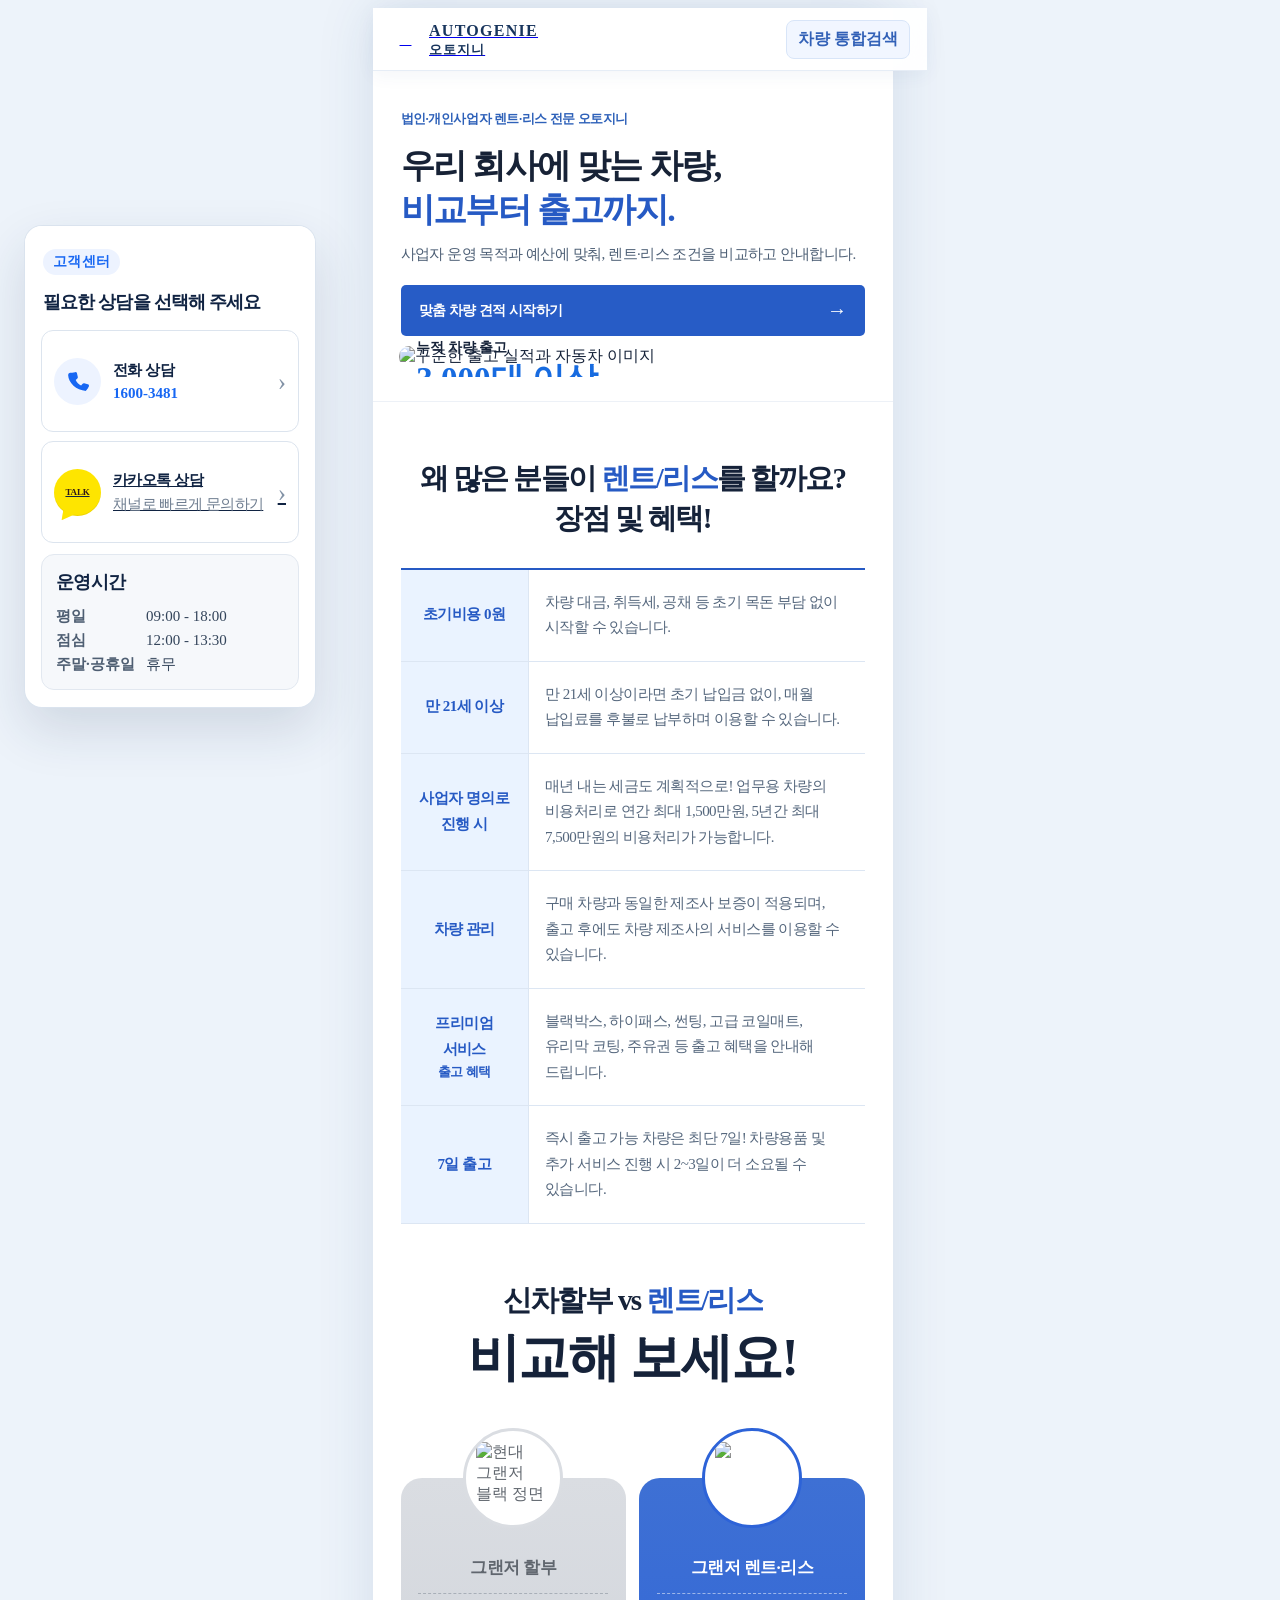
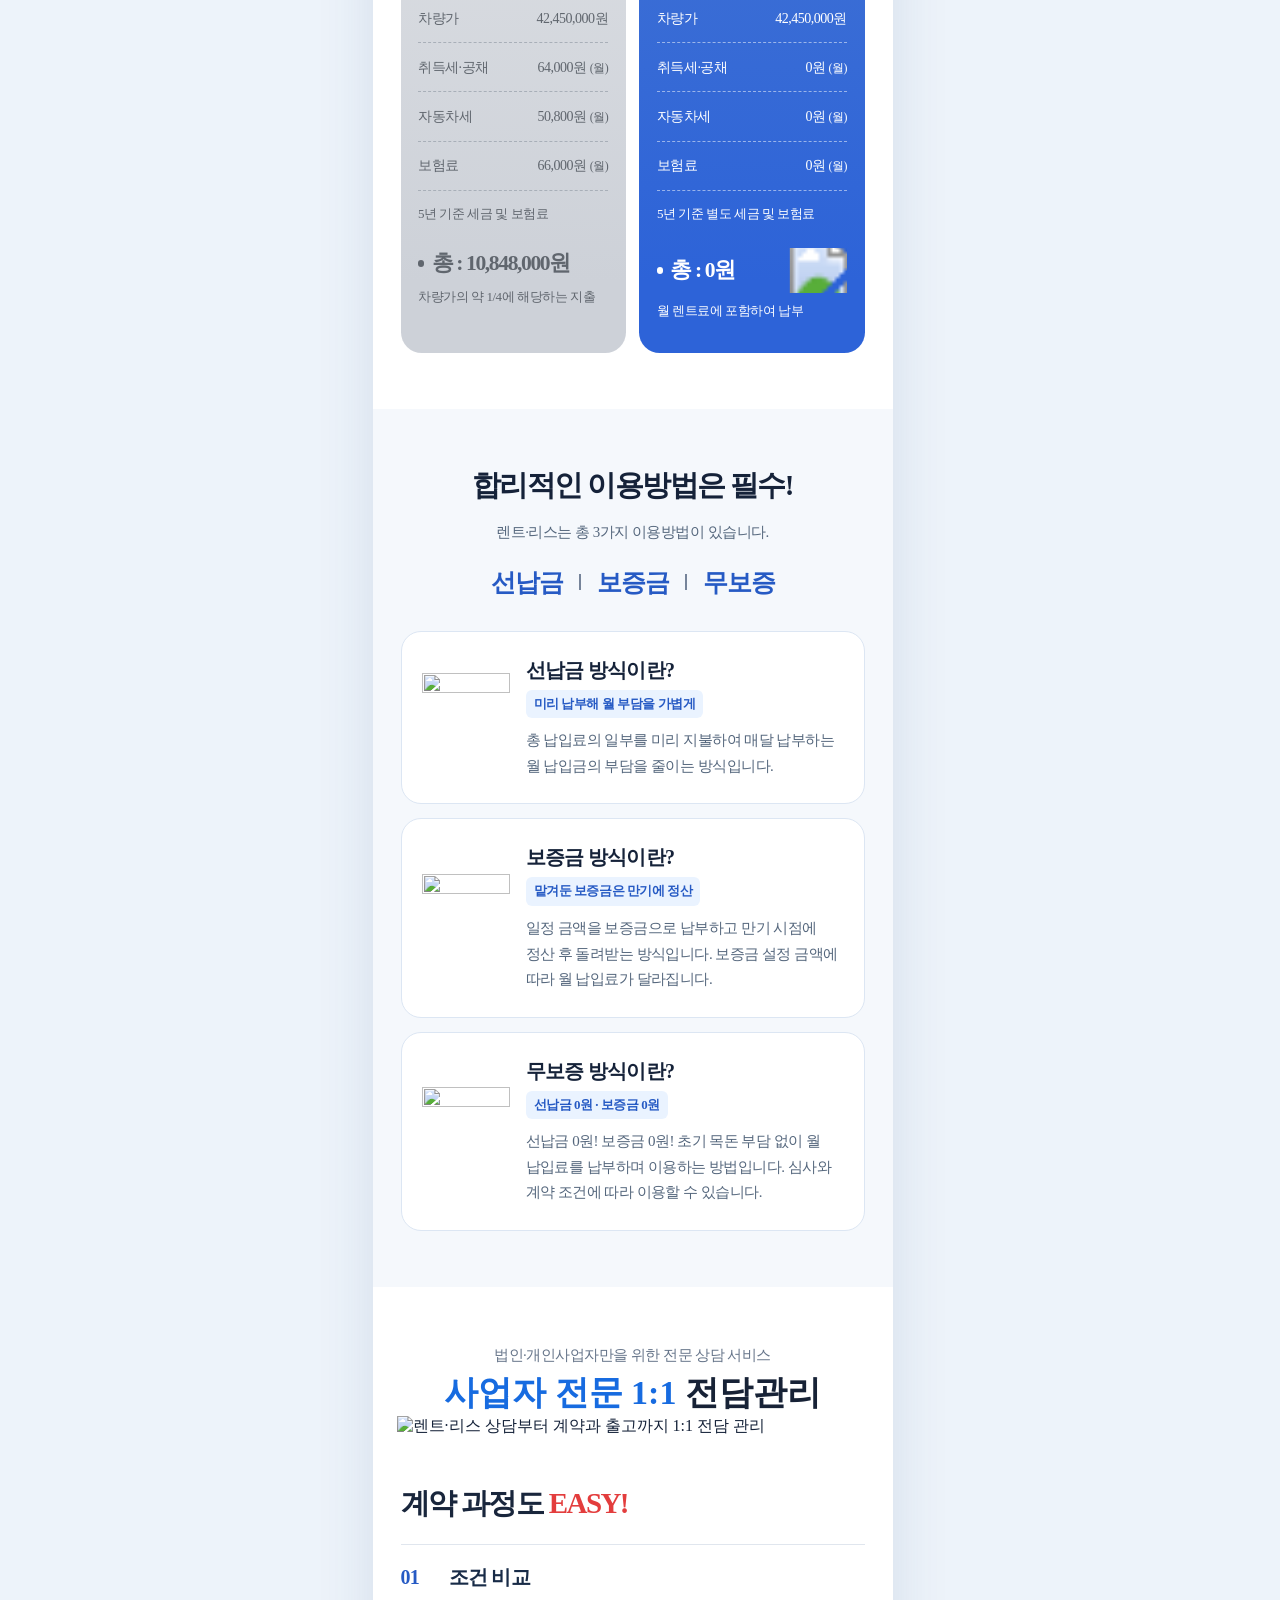
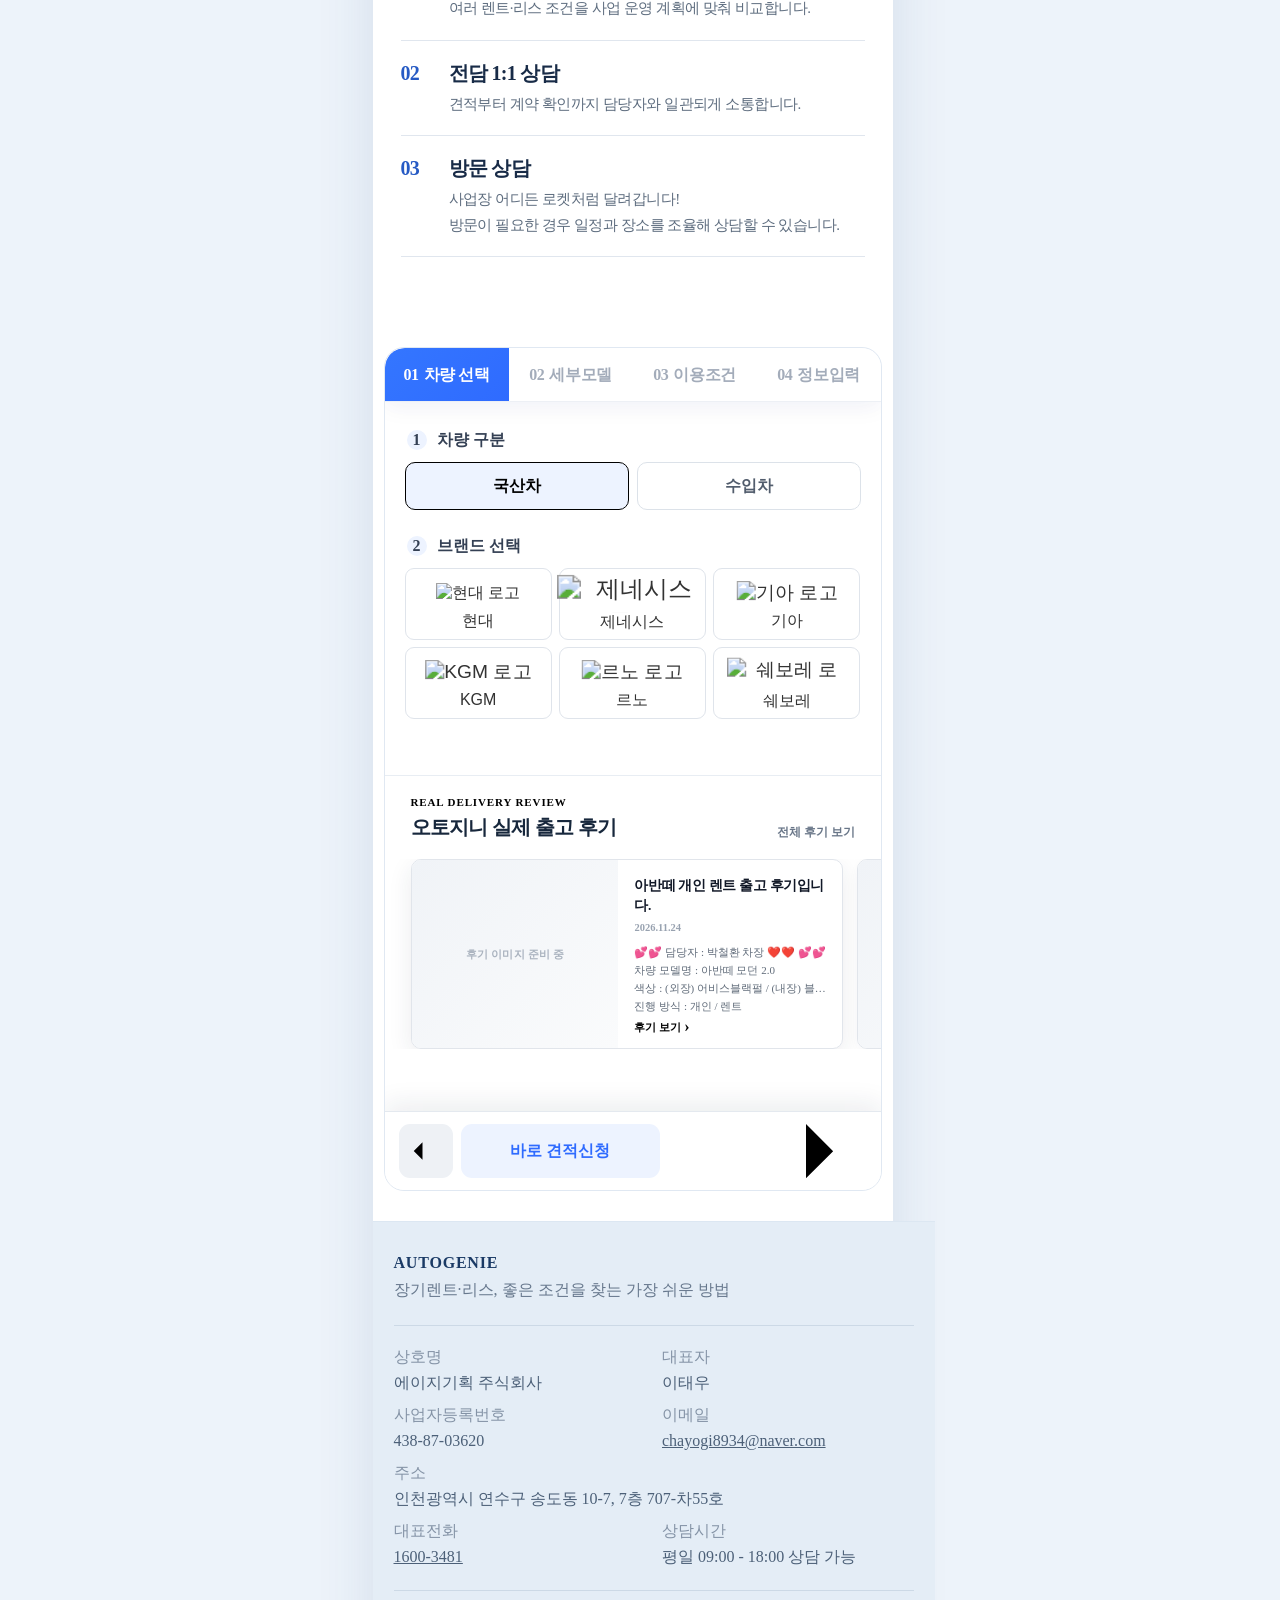
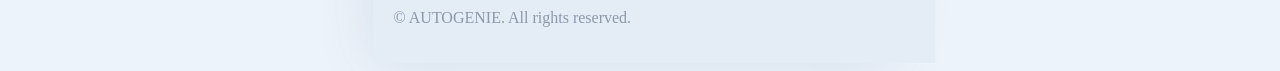
==== commit bf832b9b: "견적신청 수정" ====
--- a/index.html
+++ b/index.html
@@ -72,7 +72,7 @@
     <link rel="stylesheet" href="css/common.css?v=20261124-cache-04">
     <link rel="stylesheet" href="css/layer.css?v=20261124-cache-04">
     <link rel="stylesheet" href="https://cdn.jsdelivr.net/npm/swiper@11/swiper-bundle.min.css">
-    <link rel="stylesheet" href="css/style.css?v=20261127-domestic-sync-01">
+    <link rel="stylesheet" href="css/style.css?v=20261127-corporate-sync-02">
 <style id="c26-marquee-critical">.c26-partners,.c26-marquees,.c26-marquee{overflow-x:hidden!important}.c26-marquee{scrollbar-width:none!important}.c26-marquee::-webkit-scrollbar{display:none!important}.c26-marquees.c26-marquees--active .c26-marquee__track{animation:none!important}</style>
     <link rel="stylesheet" href="css/mobile-actions.css?v=20261124-cache-04">
 </head>
@@ -647,8 +647,8 @@
   <script src="js/traffic-tracker.js?v=20261126-referrer-03"></script>
 
   <script src="js/trim-reference-data.js?v=20261124-cache-04"></script>
-  <script src="js/vehicle-preview-config.js?v=20261127-domestic-sync-01"></script>
-  <script src="js/script.js?v=20261127-domestic-sync-01"></script>
+  <script src="js/vehicle-preview-config.js?v=20261127-corporate-sync-02"></script>
+  <script src="js/script.js?v=20261127-consult-step-01"></script>
   <script src="https://cdn.jsdelivr.net/npm/swiper@11/swiper-bundle.min.js"></script>
   <!-- 배포 시 최신 정상 후기 스냅샷으로 교체 -->
   <script type="application/json" id="autogenieReviewSnapshot">{"source":"https://www.agautoplan.com/review","generatedAt":"2026-09-04T12:26:44.776Z","retentionStart":"2026-01-01","order":"date-descending-board-order-for-ties","count":116,"reviews":[{"id":"175318711","title":"그랜저 하이브리드 법인 렌트 출고 후기입니다.","brand":"현대","model":"27MY 그랜저 하이브리드","manager":"김진욱 차장","color":"(외장) 화이트 / (내장) 버건디 원톤","method":"법인 / 렌트","date":"2026-10-28","image":"https://cdn.imweb.me/upload/S20260515f59171e2a5f3c/69b37a653f33e.jpg","images":["https://cdn.imweb.me/upload/S20260515f59171e2a5f3c/69b37a653f33e.jpg"],"body":"법인 렌트로 진행한 그랜저 하이브리드 출고 사례입니다. 파노라마 선루프, 빌트인 캠, 시트 컴포트 플러스 옵션을 선택했습니다.","articleHtml":"","contentBlocks":[],"url":"https://www.agautoplan.com/review/?bmode=view&idx=175318711&t=board","sourceOrder":0,"pendingFullSync":true},{"id":"175318710","title":"BMW X5 법인사업자 렌트 출고 후기입니다.","brand":"BMW","model":"BMW X5 40I MSP","manager":"김지명 차장","color":"(외장) 블랙 / (내장) 화이트","method":"법인사업자 / 렌트","date":"2026-10-28","image":"https://cdn.imweb.me/upload/S20260515f59171e2a5f3c/a4344c103bbfd.jpg","images":["https://cdn.imweb.me/upload/S20260515f59171e2a5f3c/a4344c103bbfd.jpg"],"body":"법인사업자 렌트로 진행한 BMW X5 출고 사례입니다. 외장은 블랙, 실내는 화이트 색상으로 선택했습니다.","articleHtml":"","contentBlocks":[],"url":"https://www.agautoplan.com/review/?bmode=view&idx=175318710&t=board","sourceOrder":1,"pendingFullSync":true},{"id":"175318709","title":"아르카나 개인 렌트 출고 후기입니다.","brand":"르노","model":"아르카나","manager":"고치연 차장","color":"(외장) 그레이 / (내장) 브라운","method":"개인 / 렌트","date":"2026-10-28","image":"https://cdn.imweb.me/upload/S20260515f59171e2a5f3c/25a6a26e28a6c.jpg","images":["https://cdn.imweb.me/upload/S20260515f59171e2a5f3c/25a6a26e28a6c.jpg"],"body":"아르카나 개인 렌트 출고 사례입니다. 그레이 외장과 브라운 실내를 선택하고 차선이탈방지 및 내비게이션 옵션을 추가했습니다.","articleHtml":"","contentBlocks":[],"url":"https://www.agautoplan.com/review/?bmode=view&idx=175318709&t=board","sourceOrder":2,"pendingFullSync":true},{"id":"175318708","title":"GV80 개인사업자 리스 출고 후기입니다.","brand":"제네시스","model":"27MY GV80 가솔린 5인승 AWD","manager":"김장현 차장","color":"(외장) 마칼루그레이 / (내장) 옵시디언 블랙모노톤","method":"개인사업자 / 리스","date":"2026-10-27","image":"https://cdn.imweb.me/upload/S20260515f59171e2a5f3c/e8feace2c6819.png","images":["https://cdn.imweb.me/upload/S20260515f59171e2a5f3c/e8feace2c6819.png"],"body":"개인사업자 리스로 진행한 GV80 출고 사례입니다. 빌트인 캠 패키지, 파퓰러 패키지, 천연가죽 패키지를 선택했습니다.","articleHtml":"","contentBlocks":[],"url":"https://www.agautoplan.com/review/?bmode=view&idx=175318708&t=board","sourceOrder":3,"pendingFullSync":true},{"id":"175318707","title":"봉고3 개인사업자 리스 출고 후기입니다.","brand":"기아","model":"봉고 초장축 킹캡 GL","manager":"김장현 차장","color":"(외장) 순백색 / (내장) 어반그레이","method":"개인사업자 / 리스","date":"2026-10-26","image":"https://cdn.imweb.me/upload/S20260515f59171e2a5f3c/71ce049827fe3.jpg","images":["https://cdn.imweb.me/upload/S20260515f59171e2a5f3c/71ce049827fe3.jpg"],"body":"봉고3 개인사업자 리스 출고 사례입니다. 순백색 외장과 어반그레이 실내, 내비게이션과 평바닥적재함 옵션으로 진행했습니다.","articleHtml":"","contentBlocks":[],"url":"https://www.agautoplan.com/review/?bmode=view&idx=175318707&t=board","sourceOrder":4,"pendingFullSync":true},{"id":"175268843","title":"니로 하이브리드 개인사업자 렌트 출고 후기입니다.","brand":"기아","model":"니로 하이브리드","manager":"황대훈 차장","color":"(외장) 스노우 화이트 펄 / (내장) 딥네이비, 브라운","method":"개인사업자 / 렌트","date":"2026-10-22","image":"https://cdn.imweb.me/upload/S20260515f59171e2a5f3c/215b07de29faf.jpg","images":["https://cdn.imweb.me/upload/S20260515f59171e2a5f3c/215b07de29faf.jpg"],"body":"개인사업자 렌트로 진행한 니로 하이브리드 출고 사례입니다. 프리미엄, 드라이브 와이즈 I, 18인치 휠 옵션을 선택했습니다.","articleHtml":"","contentBlocks":[],"url":"https://www.agautoplan.com/review/?bmode=view&idx=175268843&t=board","sourceOrder":5,"pendingFullSync":true},{"id":"175268842","title":"카니발 하이브리드 개인 렌트 출고 후기입니다.","brand":"기아","model":"카니발 하이브리드 7인승 시그니처 X-Line","manager":"정철희 차장","color":"(외장) 스노우 화이트 펄 / (내장) 토프","method":"개인 / 렌트","date":"2026-10-22","image":"https://cdn.imweb.me/upload/S20260515f59171e2a5f3c/dbcc2b0726096.jpg","images":["https://cdn.imweb.me/upload/S20260515f59171e2a5f3c/dbcc2b0726096.jpg"],"body":"카니발 하이브리드 개인 렌트 출고 사례입니다. 컴포트, 드라이브 와이즈, 모니터링 팩, 빌트인 캠 2 옵션을 선택했습니다.","articleHtml":"","contentBlocks":[],"url":"https://www.agautoplan.com/review/?bmode=view&idx=175268842&t=board","sourceOrder":6,"pendingFullSync":true},{"id":"175215196","title":"520i 개인 리스 출고 후기입니다.","brand":"BMW","model":"BMW 520i M spt","manager":"정철희 차장","color":"(외장) 카본블랙 / (내장) 베간자 브라운","method":"개인 / 리스","date":"2026-10-21","image":"https://cdn.imweb.me/upload/S20260515f59171e2a5f3c/2d94ca656afec.jpg","images":["https://cdn.imweb.me/upload/S20260515f59171e2a5f3c/2d94ca656afec.jpg"],"body":"BMW 520i 개인 리스 출고 사례입니다. 외장은 카본블랙, 실내는 베간자 브라운 색상으로 선택했습니다.","articleHtml":"","contentBlocks":[],"url":"https://www.agautoplan.com/review/?bmode=view&idx=175215196&t=board","sourceOrder":7,"pendingFullSync":true},{"id":"174669824","title":"EV3 개인 렌트 출고 후기입니다.","brand":"","model":"EV3 롱레인지 어스","manager":"김진욱 차장 ❤️❤️","color":"(외장) 화이트 / (내장) 미디움 그레이","method":"개인 / 렌트","date":"2026-09-23","image":"https://cdn.imweb.me/thumbnail/20260923/e25e7dd381bb0.jpg","url":"https://www.agautoplan.com/review/?q=YToxOntzOjEyOiJrZXl3b3JkX3R5cGUiO3M6MzoiYWxsIjt9&bmode=view&idx=174669824&t=board","sourceOrder":8},{"id":"174669823","title":"GV80 법인 리스 출고 후기입니다.","brand":"","model":"GV80","manager":"김지명 팀장 ❤️❤️","color":"(외장) 우유니 화이트 펄 / (내장) 바닐라 베이지 시트","method":"법인 / 리스","date":"2026-09-23","image":"https://cdn.imweb.me/thumbnail/20260923/9d61812dff98d.jpg","url":"https://www.agautoplan.com/review/?q=YToxOntzOjEyOiJrZXl3b3JkX3R5cGUiO3M6MzoiYWxsIjt9&bmode=view&idx=174669823&t=board","sourceOrder":9},{"id":"174669822","title":"G80 개인 렌트 출고 후기입니다.","brand":"","model":"G80 2.5 T","manager":"김지명 팀장 ❤️❤️","color":"(외장) 마칼루 그레이 / (내장) 블랙 시트","method":"개인 / 렌트","date":"2026-09-23","image":"https://cdn.imweb.me/thumbnail/20260923/86fd775d600fb.jpg","url":"https://www.agautoplan.com/review/?q=YToxOntzOjEyOiJrZXl3b3JkX3R5cGUiO3M6MzoiYWxsIjt9&bmode=view&idx=174669822&t=board","sourceOrder":10},{"id":"174669821","title":"싼타페 하이브리드 출고 후기입니다.","brand":"","model":"싼타페 하이브리드","manager":"김장현 차장 ❤️❤️","color":"(외장) 크리미화이트펄 / (내장) 피칸 브라운 투톤","method":"개인 / 렌트","date":"2026-09-23","image":"https://cdn.imweb.me/thumbnail/20260923/f659887597c5e.jpg","url":"https://www.agautoplan.com/review/?q=YToxOntzOjEyOiJrZXl3b3JkX3R5cGUiO3M6MzoiYWxsIjt9&bmode=view&idx=174669821&t=board","sourceOrder":11},{"id":"174669820","title":"GV80 개인사업자 렌트 출고 후기입니다.","brand":"","model":"GV80","manager":"김동휘 차장 ❤️❤️","color":"(외장) 비크블랙 / (내장) 어스브라운","method":"개인사업자 / 렌트","date":"2026-09-23","image":"https://cdn.imweb.me/thumbnail/20260923/699722c342325.jpg","url":"https://www.agautoplan.com/review/?q=YToxOntzOjEyOiJrZXl3b3JkX3R5cGUiO3M6MzoiYWxsIjt9&bmode=view&idx=174669820&t=board","sourceOrder":12},{"id":"174566228","title":"아이오닉 9 사업자 렌트 출고 후기입니다.","brand":"","model":"아이오닉9 프레스티지 AWD","manager":"이병수 차장 ❤️❤️","color":"(외장) 녹턴그레이메탈릭 / (내장) 다크틸, 라이트그레이투톤","method":"사업자 / 렌트","date":"2026-09-18","image":"https://cdn.imweb.me/thumbnail/20260921/674eee841ccf3.jpg","url":"https://www.agautoplan.com/review/?q=YToxOntzOjEyOiJrZXl3b3JkX3R5cGUiO3M6MzoiYWxsIjt9&bmode=view&idx=174566228&t=board","sourceOrder":13},{"id":"174566227","title":"아반떼 개인 렌트 출고 후기입니다.","brand":"","model":"아반떼 2027년형","manager":"김장현 차장 ❤️❤️","color":"(외장) 에코트로닉 그레이펄 / (내장) 블랙원톤","method":"개인 / 렌트","date":"2026-09-18","image":"https://cdn.imweb.me/thumbnail/20260921/c5cd6814d0c38.jpg","url":"https://www.agautoplan.com/review/?q=YToxOntzOjEyOiJrZXl3b3JkX3R5cGUiO3M6MzoiYWxsIjt9&bmode=view&idx=174566227&t=board","sourceOrder":14},{"id":"174207919","title":"스포티지 개인사업자 렌트 출고 후기입니다.","brand":"","model":"스포티지 가솔린 1.6","manager":"고치연 차장 ❤️❤️","color":"(외장) 그레이 / (내장) 누가브라운","method":"개인사업자 / 렌트","date":"2026-09-15","image":"https://cdn.imweb.me/thumbnail/20260916/fae34901f6209.jpg","url":"https://www.agautoplan.com/review/?q=YToxOntzOjEyOiJrZXl3b3JkX3R5cGUiO3M6MzoiYWxsIjt9&bmode=view&idx=174207919&t=board","sourceOrder":15},{"id":"174084321","title":"EV3 개인 렌트 출고 후기입니다.","brand":"","model":"EV3 롱레인지 에어","manager":"이병수 차장 ❤️❤️","color":"(외장) 스노우화이트펄 / (내장) 미디움그레이","method":"개인 / 렌트","date":"2026-09-10","image":"https://cdn.imweb.me/thumbnail/20260914/92fee3229666e.jpg","url":"https://www.agautoplan.com/review/?q=YToxOntzOjEyOiJrZXl3b3JkX3R5cGUiO3M6MzoiYWxsIjt9&bmode=view&idx=174084321&t=board","sourceOrder":16},{"id":"174084320","title":"EV5 개인 렌트 출고 후기입니다.","brand":"","model":"EV5 롱레인지 에어","manager":"고치연 차장 ❤️❤️","color":"(외장) 스노우화이트펄 / (내장) 누가브라운","method":"개인사업자 / 렌트","date":"2026-09-10","image":"https://cdn.imweb.me/thumbnail/20260914/739d2f6ed8211.jpg","url":"https://www.agautoplan.com/review/?q=YToyOntzOjEyOiJrZXl3b3JkX3R5cGUiO3M6MzoiYWxsIjtzOjQ6InBhZ2UiO2k6Mjt9&bmode=view&idx=174084320&t=board","sourceOrder":17},{"id":"173947783","title":"그랜저 법인사업자 렌트 출고 후기입니다.","brand":"","model":"그랜저","manager":"김진욱 차장 ❤️❤️","color":"(외장) 화이트 / (내장) 라이트 그레이","method":"법인사업자 / 렌트","date":"2026-09-09","image":"https://cdn.imweb.me/thumbnail/20260910/e3f5423b0b628.jpg","url":"https://www.agautoplan.com/review/?q=YToyOntzOjEyOiJrZXl3b3JkX3R5cGUiO3M6MzoiYWxsIjtzOjQ6InBhZ2UiO2k6Mjt9&bmode=view&idx=173947783&t=board","sourceOrder":18},{"id":"173947782","title":"스포티지 개인사업자 렌트 출고 후기입니다.","brand":"","model":"스포티지","manager":"공건식 차장 ❤️❤️","color":"(외장) 화이트 / (내장) 블랙","method":"개인사업자 / 렌트","date":"2026-09-09","image":"https://cdn.imweb.me/thumbnail/20260910/95667fe131bc3.jpg","url":"https://www.agautoplan.com/review/?q=YToyOntzOjEyOiJrZXl3b3JkX3R5cGUiO3M6MzoiYWxsIjtzOjQ6InBhZ2UiO2k6Mjt9&bmode=view&idx=173947782&t=board","sourceOrder":19},{"id":"173947781","title":"그랜저 하이브리드 개인 렌트 출고 후기입니다.","brand":"","model":"그랜저 하이브리드","manager":"정철희 차장 ❤️❤️","color":"(외장) 녹턴 그레이 메탈릭 / (내장) 인디고브라운 투톤","method":"개인 / 렌트","date":"2026-09-08","image":"https://cdn.imweb.me/thumbnail/20260910/b30d43fcacd72.jpg","url":"https://www.agautoplan.com/review/?q=YToyOntzOjEyOiJrZXl3b3JkX3R5cGUiO3M6MzoiYWxsIjtzOjQ6InBhZ2UiO2k6Mjt9&bmode=view&idx=173947781&t=board","sourceOrder":20},{"id":"173947779","title":"니로 하이브리드 개인 렌트 출고 후기입니다.","brand":"","model":"니로 하이브리드 트렌디","manager":"김형원 차장 ❤️❤️","color":"(외장) 스노우화이트펄 / (내장) 차콜","method":"개인 / 렌트","date":"2026-09-08","image":"https://cdn.imweb.me/thumbnail/20260910/d906f108c7b87.jpg","url":"https://www.agautoplan.com/review/?q=YToyOntzOjEyOiJrZXl3b3JkX3R5cGUiO3M6MzoiYWxsIjtzOjQ6InBhZ2UiO2k6Mjt9&bmode=view&idx=173947779&t=board","sourceOrder":21},{"id":"173947778","title":"EV5 개인 렌트 출고 후기입니다.","brand":"","model":"EV5 어스","manager":"김태훈 팀장 ❤️❤️","color":"(외장) 화이트 / (내장) 블랙","method":"개인 / 렌트","date":"2026-09-08","image":"https://cdn.imweb.me/thumbnail/20260910/09075842476c5.jpg","url":"https://www.agautoplan.com/review/?q=YToyOntzOjEyOiJrZXl3b3JkX3R5cGUiO3M6MzoiYWxsIjtzOjQ6InBhZ2UiO2k6Mjt9&bmode=view&idx=173947778&t=board","sourceOrder":22},{"id":"173947777","title":"포터2 개인 리스 출고 후기입니다.","brand":"","model":"포터2 슈퍼캡 스마트","manager":"김지훈 팀장 ❤️❤️","color":"(외장) 화이트 / (내장) 그레이","method":"개인 / 리스","date":"2026-09-08","image":"https://cdn.imweb.me/thumbnail/20260910/bb8b7c387d37a.jpg","url":"https://www.agautoplan.com/review/?q=YToyOntzOjEyOiJrZXl3b3JkX3R5cGUiO3M6MzoiYWxsIjtzOjQ6InBhZ2UiO2k6Mjt9&bmode=view&idx=173947777&t=board","sourceOrder":23},{"id":"173947776","title":"카니발 하이브리드 개인사업자 렌트 출고 후기입니다.","brand":"","model":"카니발 하이브리드 9인승","manager":"김동휘 차장 ❤️❤️","color":"(외장) 화이트 / (내장) 그레이","method":"개인사업자 / 렌트","date":"2026-09-08","image":"https://cdn.imweb.me/thumbnail/20260910/66f6f1aaa4982.jpg","url":"https://www.agautoplan.com/review/?q=YToyOntzOjEyOiJrZXl3b3JkX3R5cGUiO3M6MzoiYWxsIjtzOjQ6InBhZ2UiO2k6Mjt9&bmode=view&idx=173947776&t=board","sourceOrder":24},{"id":"173947775","title":"카니발 하이브리드 사업자 렌트 출고 후기입니다.","brand":"","model":"카니발 하이브리드 7인승","manager":"고치연 차장 ❤️❤️","color":"(외장) 흰색 / (내장) 베이지","method":"사업자 / 렌트","date":"2026-09-08","image":"https://cdn.imweb.me/thumbnail/20260910/f0a82c7e5b00a.jpg","url":"https://www.agautoplan.com/review/?q=YToyOntzOjEyOiJrZXl3b3JkX3R5cGUiO3M6MzoiYWxsIjtzOjQ6InBhZ2UiO2k6Mjt9&bmode=view&idx=173947775&t=board","sourceOrder":25},{"id":"173947774","title":"봉고3 개인 리스 출고 후기입니다.","brand":"","model":"봉고3 사륜","manager":"고치연 차장 ❤️❤️","color":"(외장) 화이트 / (내장) 블랙","method":"개인 / 리스","date":"2026-09-08","image":"https://cdn.imweb.me/thumbnail/20260910/9b15e0c0a0b3d.jpg","url":"https://www.agautoplan.com/review/?q=YToyOntzOjEyOiJrZXl3b3JkX3R5cGUiO3M6MzoiYWxsIjtzOjQ6InBhZ2UiO2k6Mjt9&bmode=view&idx=173947774&t=board","sourceOrder":26},{"id":"173947773","title":"봉고3 법인 신차할부 출고 후기입니다.","brand":"","model":"봉고3 1.2톤 냉탑","manager":"고치연 차장 ❤️❤️","color":"(외장) 흰색 / (내장) 블랙","method":"법인 / 신차할부","date":"2026-09-08","image":"https://cdn.imweb.me/thumbnail/20260910/d2d3f1f0c1584.jpg","url":"https://www.agautoplan.com/review/?q=YToyOntzOjEyOiJrZXl3b3JkX3R5cGUiO3M6MzoiYWxsIjtzOjQ6InBhZ2UiO2k6Mjt9&bmode=view&idx=173947773&t=board","sourceOrder":27},{"id":"173823612","title":"펠리세이드 개인 렌트 출고 후기입니다.","brand":"","model":"펠리세이드 가솔린","manager":"황대호 팀장 ❤️❤️","color":"(외장) 블랙 / (내장) 블랙","method":"개인 / 렌트","date":"2026-09-04","image":"https://cdn.imweb.me/thumbnail/20260907/c51e81991a5fd.jpg","url":"https://www.agautoplan.com/review/?q=YToyOntzOjEyOiJrZXl3b3JkX3R5cGUiO3M6MzoiYWxsIjtzOjQ6InBhZ2UiO2k6Mzt9&bmode=view&idx=173823612&t=board","sourceOrder":28},{"id":"173823611","title":"포터2 개인 리스 출고 후기입니다.","brand":"","model":"포터 더블캡","manager":"김장현 차장 ❤️❤️","color":"(외장) 크리미화이트 / (내장) 그레이","method":"개인 / 리스","date":"2026-09-04","image":"https://cdn.imweb.me/thumbnail/20260907/55abc20743453.jpg","url":"https://www.agautoplan.com/review/?q=YToyOntzOjEyOiJrZXl3b3JkX3R5cGUiO3M6MzoiYWxsIjtzOjQ6InBhZ2UiO2k6Mzt9&bmode=view&idx=173823611&t=board","sourceOrder":29},{"id":"173823610","title":"포터2 개인 리스 출고 후기입니다.","brand":"","model":"포터 더블캡","manager":"고치연 차장 ❤️❤️","color":"(외장) 그레이 / (내장) 그레이","method":"개인 / 리스","date":"2026-09-04","image":"https://cdn.imweb.me/thumbnail/20260907/e1aebd82889bb.jpg","url":"https://www.agautoplan.com/review/?q=YToyOntzOjEyOiJrZXl3b3JkX3R5cGUiO3M6MzoiYWxsIjtzOjQ6InBhZ2UiO2k6Mzt9&bmode=view&idx=173823610&t=board","sourceOrder":30},{"id":"173672030","title":"A6 올로드콰트로 법인사업자 리스 출고 후기입니다.","brand":"아우디","model":"아우디 A6 올로드콰트로","manager":"김형원 차장 ❤️❤️","color":"(외장) 블랙 / (내장) 블랙","method":"법인사업자 / 리스","date":"2026-09-02","image":"https://cdn.imweb.me/thumbnail/20260903/0b5e1017b8d9f.jpg","url":"https://www.agautoplan.com/review/?q=YToxOntzOjEyOiJrZXl3b3JkX3R5cGUiO3M6MzoiYWxsIjt9&bmode=view&idx=173672030&t=board","sourceOrder":31},{"id":"173672033","title":"봉고3 개인사업자 리스 출고 후기입니다.","brand":"","model":"봉고3 1톤 더블캡 초장축","manager":"이병수 차장 ❤️❤️","color":"(외장) 클리어화이트 / (내장) 그레이블랙투톤","method":"개인사업자 / 리스","date":"2026-09-02","image":"https://cdn.imweb.me/thumbnail/20260903/0ea124459c205.jpg","url":"https://www.agautoplan.com/review/?q=YToyOntzOjEyOiJrZXl3b3JkX3R5cGUiO3M6MzoiYWxsIjtzOjQ6InBhZ2UiO2k6Mzt9&bmode=view&idx=173672033&t=board","sourceOrder":32},{"id":"173672032","title":"EV3 개인사업자 렌트 출고 후기","brand":"","model":"EV3","manager":"엄세훈 차장 ❤️❤️","color":"(외장) 아이보리실버 / (내장) 미디움그레이","method":"개인사업자 / 렌트","date":"2026-09-02","image":"https://cdn.imweb.me/thumbnail/20260903/c8ddac09eb943.jpg","url":"https://www.agautoplan.com/review/?q=YToyOntzOjEyOiJrZXl3b3JkX3R5cGUiO3M6MzoiYWxsIjtzOjQ6InBhZ2UiO2k6Mzt9&bmode=view&idx=173672032&t=board","sourceOrder":33},{"id":"173672031","title":"카니발 하이브리드 법인 렌트 출고 후기입니다.","brand":"","model":"카니발 HEV 노블레스","manager":"김형원 차장 ❤️❤️","color":"(외장) 화이트 / (내장) 토프","method":"법인 / 렌트","date":"2026-09-02","image":"https://cdn.imweb.me/thumbnail/20260903/73e047ebefafc.jpg","url":"https://www.agautoplan.com/review/?q=YToyOntzOjEyOiJrZXl3b3JkX3R5cGUiO3M6MzoiYWxsIjtzOjQ6InBhZ2UiO2k6Mzt9&bmode=view&idx=173672031&t=board","sourceOrder":34},{"id":"173672029","title":"티볼리 개인 렌트 출고 후기입니다.","brand":"","model":"더뉴티볼리","manager":"김장현 차장 ❤️❤️","color":"(외장) 그랜드화이트 / (내장) 그레이투톤","method":"개인 / 렌트","date":"2026-09-02","image":"https://cdn.imweb.me/thumbnail/20260903/0163049926af1.jpg","url":"https://www.agautoplan.com/review/?q=YToyOntzOjEyOiJrZXl3b3JkX3R5cGUiO3M6MzoiYWxsIjtzOjQ6InBhZ2UiO2k6Mzt9&bmode=view&idx=173672029&t=board","sourceOrder":35},{"id":"173575150","title":"EV5 개인 렌트 출고 후기입니다.","brand":"","model":"EV5 롱레인지 에어","manager":"이병수 차장 ❤️❤️","color":"(외장) 퓨전 블랙 / (내장) 스모키 블랙","method":"개인 / 렌트","date":"2026-08-28","image":"https://cdn.imweb.me/thumbnail/20260831/9ba1c3634017c.jpg","url":"https://www.agautoplan.com/review/?q=YToyOntzOjEyOiJrZXl3b3JkX3R5cGUiO3M6MzoiYWxsIjtzOjQ6InBhZ2UiO2k6Mzt9&bmode=view&idx=173575150&t=board","sourceOrder":36},{"id":"173575149","title":"그랜저 하이브리드 개인 렌트 출고 후기입니다.","brand":"","model":"그랜저 하이브리드 아너스","manager":"고치연 차장 ❤️❤️","color":"(외장) 어비스블랙펄 / (내장) 브라운","method":"개인 / 렌트","date":"2026-08-28","image":"https://cdn.imweb.me/thumbnail/20260831/0a836babefcc0.jpg","url":"https://www.agautoplan.com/review/?q=YToyOntzOjEyOiJrZXl3b3JkX3R5cGUiO3M6MzoiYWxsIjtzOjQ6InBhZ2UiO2k6Mzt9&bmode=view&idx=173575149&t=board","sourceOrder":37},{"id":"173575142","title":"BMW X7 개인사업자 리스 출고 후기입니다.","brand":"BMW","model":"BMW X7 DPE","manager":"박정훈 차장 ❤️❤️","color":"(외장) 화이트 / (내장) 메리노 블랙","method":"개인사업자 / 리스","date":"2026-08-26","image":"https://cdn.imweb.me/thumbnail/20260831/5cb8c3842babe.jpg","url":"https://www.agautoplan.com/review/?q=YToyOntzOjEyOiJrZXl3b3JkX3R5cGUiO3M6MzoiYWxsIjtzOjQ6InBhZ2UiO2k6Mjt9&bmode=view&idx=173575142&t=board","sourceOrder":38},{"id":"173575144","title":"테슬라 모델 Y 개인 리스 출고 후기입니다.","brand":"테슬라","model":"테슬라 모델 Y","manager":"박정훈 차장 ❤️❤️","color":"(외장) 화이트 / (내장) 젠그레이","method":"개인 / 리스","date":"2026-08-26","image":"https://cdn.imweb.me/thumbnail/20260831/cb006b6692e76.jpg","url":"https://www.agautoplan.com/review/?q=YToyOntzOjEyOiJrZXl3b3JkX3R5cGUiO3M6MzoiYWxsIjtzOjQ6InBhZ2UiO2k6Mjt9&bmode=view&idx=173575144&t=board","sourceOrder":39},{"id":"173575141","title":"BMW i4 개인사업자 리스 출고 후기입니다.","brand":"BMW","model":"BMW i4 gran coupe","manager":"박정훈 차장 ❤️❤️","color":"(외장) 브루클린 그레이 / (내장) 모카","method":"개인사업자 / 리스","date":"2026-08-26","image":"https://cdn.imweb.me/thumbnail/20260831/37ec2315960d0.jpg","url":"https://www.agautoplan.com/review/?q=YToyOntzOjEyOiJrZXl3b3JkX3R5cGUiO3M6MzoiYWxsIjtzOjQ6InBhZ2UiO2k6Mjt9&bmode=view&idx=173575141&t=board","sourceOrder":40},{"id":"173575148","title":"K5 하이브리드 개인 렌트 출고 후기입니다.","brand":"","model":"K5 하이브리드 시그니처","manager":"정철희 차장 ❤️❤️","color":"(외장) 오로라블랙 펄 / (내장) 블랙","method":"개인 / 렌트","date":"2026-08-26","image":"https://cdn.imweb.me/thumbnail/20260831/7bbe4cbc79211.jpg","url":"https://www.agautoplan.com/review/?q=YToyOntzOjEyOiJrZXl3b3JkX3R5cGUiO3M6MzoiYWxsIjtzOjQ6InBhZ2UiO2k6Mzt9&bmode=view&idx=173575148&t=board","sourceOrder":41},{"id":"173575147","title":"EV3 법인사업자 렌트 출고 후기입니다.","brand":"","model":"EV3 롱레인지 에어","manager":"정철희 차장 ❤️❤️","color":"(외장) 아이보리실버 / (내장) 네이비","method":"법인사업자 / 렌트","date":"2026-08-26","image":"https://cdn.imweb.me/thumbnail/20260831/291459f64aa49.jpg","url":"https://www.agautoplan.com/review/?q=YToyOntzOjEyOiJrZXl3b3JkX3R5cGUiO3M6MzoiYWxsIjtzOjQ6InBhZ2UiO2k6Mzt9&bmode=view&idx=173575147&t=board","sourceOrder":42},{"id":"173575146","title":"카니발 하이브리드 법인 렌트 출고 후기입니다.","brand":"","model":"카니발 HEV 노블레스 9인승","manager":"이병수 차장 ❤️❤️","color":"(외장) 스노우 화이트 펄 / (내장) 토프","method":"법인 / 렌트","date":"2026-08-26","image":"https://cdn.imweb.me/thumbnail/20260831/336c4302be5bc.jpg","url":"https://www.agautoplan.com/review/?q=YToyOntzOjEyOiJrZXl3b3JkX3R5cGUiO3M6MzoiYWxsIjtzOjQ6InBhZ2UiO2k6NDt9&bmode=view&idx=173575146&t=board","sourceOrder":43},{"id":"173575145","title":"셀토스 하이브리드 개인 렌트 출고 후기입니다.","brand":"","model":"셀토스 HEV 트렌디","manager":"이병수 차장 ❤️❤️","color":"(외장) 스노우화이트펄 / (내장) 그레이","method":"개인 / 렌트","date":"2026-08-26","image":"https://cdn.imweb.me/thumbnail/20260831/1bd06e3cb1d21.jpg","url":"https://www.agautoplan.com/review/?q=YToyOntzOjEyOiJrZXl3b3JkX3R5cGUiO3M6MzoiYWxsIjtzOjQ6InBhZ2UiO2k6NDt9&bmode=view&idx=173575145&t=board","sourceOrder":44},{"id":"173575143","title":"GV80 법인사업자 렌트 출고 후기입니다.","brand":"","model":"GV80 2.5T AWD","manager":"박정훈 차장 ❤️❤️","color":"(외장) 우유니 화이트 / (내장) 스모키그린, 어스브라운, 뉴스페이퍼","method":"법인사업자 / 렌트","date":"2026-08-26","image":"https://cdn.imweb.me/thumbnail/20260831/3ea67e1e43d33.jpg","url":"https://www.agautoplan.com/review/?q=YToyOntzOjEyOiJrZXl3b3JkX3R5cGUiO3M6MzoiYWxsIjtzOjQ6InBhZ2UiO2k6NDt9&bmode=view&idx=173575143&t=board","sourceOrder":45},{"id":"173575140","title":"스포티지 하이브리드 개인 렌트 출고 후기입니다.","brand":"","model":"스포티지 HEV 2WD 노블레스","manager":"공건식 차장 ❤️❤️","color":"(외장) 스노우 화이트 펄 / (내장) 라운지 브라운","method":"개인 / 렌트","date":"2026-08-26","image":"https://cdn.imweb.me/thumbnail/20260831/d96a147b5ad63.jpg","url":"https://www.agautoplan.com/review/?q=YToyOntzOjEyOiJrZXl3b3JkX3R5cGUiO3M6MzoiYWxsIjtzOjQ6InBhZ2UiO2k6NDt9&bmode=view&idx=173575140&t=board","sourceOrder":46},{"id":"173364851","title":"포터2 개인사업자 리스 출고 후기입니다.","brand":"","model":"포터2 슈퍼캡 카고","manager":"김장현 차장 ❤️❤️","color":"(외장) 크리미화이트 / (내장) 그레이","method":"개인사업자 / 리스","date":"2026-08-21","image":"https://cdn.imweb.me/thumbnail/20260824/b19f424376751.jpg","url":"https://www.agautoplan.com/review/?q=YToyOntzOjEyOiJrZXl3b3JkX3R5cGUiO3M6MzoiYWxsIjtzOjQ6InBhZ2UiO2k6NDt9&bmode=view&idx=173364851&t=board","sourceOrder":47},{"id":"173364850","title":"아르카나 개인 렌트 출고 후기입니다.","brand":"","model":"아르카나 1.6 가솔린","manager":"고치연 차장 ❤️❤️","color":"(외장) 그레이 / (내장) 브라운","method":"개인 / 렌트","date":"2026-08-21","image":"https://cdn.imweb.me/thumbnail/20260824/407f43d6f6877.jpg","url":"https://www.agautoplan.com/review/?q=YToyOntzOjEyOiJrZXl3b3JkX3R5cGUiO3M6MzoiYWxsIjtzOjQ6InBhZ2UiO2k6NDt9&bmode=view&idx=173364850&t=board","sourceOrder":48},{"id":"173364849","title":"EV9 개인 렌트 출고 후기입니다.","brand":"","model":"롱레인지 6인승 4WD 스위블시트","manager":"고치연 차장 ❤️❤️","color":"(외장) 스노우화이트 / (내장) 브라운","method":"개인 / 렌트","date":"2026-08-21","image":"https://cdn.imweb.me/thumbnail/20260824/2268bf6cbee06.jpg","url":"https://www.agautoplan.com/review/?q=YToyOntzOjEyOiJrZXl3b3JkX3R5cGUiO3M6MzoiYWxsIjtzOjQ6InBhZ2UiO2k6NDt9&bmode=view&idx=173364849&t=board","sourceOrder":49},{"id":"173244612","title":"폭스바겐 ID.4 EV 프로 개인 렌트 출고 후기입니다.","brand":"폭스바겐","model":"폭스바겐 ID.4 EV프로","manager":"이병수 차장 ❤️❤️","color":"(외장) 그레나딜라블랙메탈릭 / (내장) 블랙","method":"개인 / 렌트","date":"2026-08-19","image":"https://cdn.imweb.me/thumbnail/20260820/b313c4f45b408.jpg","url":"https://www.agautoplan.com/review/?q=YToyOntzOjEyOiJrZXl3b3JkX3R5cGUiO3M6MzoiYWxsIjtzOjQ6InBhZ2UiO2k6Mjt9&bmode=view&idx=173244612&t=board","sourceOrder":50},{"id":"173244611","title":"셀토스 개인 렌트 출고 후기입니다.","brand":"","model":"셀토스 가솔린 1.6","manager":"김장현 차장 ❤️❤️","color":"(외장) 퓨전블랙 / (내장) 휴먼그레이","method":"개인 / 렌트","date":"2026-08-19","image":"https://cdn.imweb.me/thumbnail/20260820/5b31438114aa7.jpg","url":"https://www.agautoplan.com/review/?q=YToyOntzOjEyOiJrZXl3b3JkX3R5cGUiO3M6MzoiYWxsIjtzOjQ6InBhZ2UiO2k6NDt9&bmode=view&idx=173244611&t=board","sourceOrder":51},{"id":"173244610","title":"EV3 개인 렌트 출고 후기입니다.","brand":"","model":"EV3 스탠다드 에어","manager":"김장현 차장 ❤️❤️","color":"(외장) 셰일그레이 / (내장) 미디움그레이","method":"개인 / 렌트","date":"2026-08-19","image":"https://cdn.imweb.me/thumbnail/20260820/3acb5989ff704.jpg","url":"https://www.agautoplan.com/review/?q=YToyOntzOjEyOiJrZXl3b3JkX3R5cGUiO3M6MzoiYWxsIjtzOjQ6InBhZ2UiO2k6NTt9&bmode=view&idx=173244610&t=board","sourceOrder":52},{"id":"173178156","title":"셀토스 개인 렌트 출고 후기입니다.","brand":"","model":"디올뉴 셀토스 가솔린 1.6","manager":"김장현 차장 ❤️❤️","color":"(외장) 퓨전블랙 / (내장) 휴먼그레이","method":"개인 / 렌트","date":"2026-08-14","image":"https://cdn.imweb.me/thumbnail/20260818/d8a24106bede4.jpg","url":"https://www.agautoplan.com/review/?q=YToyOntzOjEyOiJrZXl3b3JkX3R5cGUiO3M6MzoiYWxsIjtzOjQ6InBhZ2UiO2k6NTt9&bmode=view&idx=173178156&t=board","sourceOrder":53},{"id":"173178155","title":"셀토스 하이브리드 개인 렌트 출고 후기입니다.","brand":"","model":"셀토스 HEV 프레스티지","manager":"엄세훈 차장 ❤️❤️","color":"(외장) 화이트 / (내장) 그레이","method":"개인 / 렌트","date":"2026-08-14","image":"https://cdn.imweb.me/thumbnail/20260818/90f0b93b27d60.jpg","url":"https://www.agautoplan.com/review/?q=YToyOntzOjEyOiJrZXl3b3JkX3R5cGUiO3M6MzoiYWxsIjtzOjQ6InBhZ2UiO2k6NTt9&bmode=view&idx=173178155&t=board","sourceOrder":54},{"id":"173178154","title":"셀토스 하이브리드 개인사업자 렌트 출고 후기입니다.","brand":"","model":"셀토스 HEV 프레스티지","manager":"엄세훈 차장 ❤️❤️","color":"(외장) 화이트 / (내장) 그레이","method":"개인사업자 / 렌트","date":"2026-08-14","image":"https://cdn.imweb.me/thumbnail/20260818/53a072d20a920.jpg","url":"https://www.agautoplan.com/review/?q=YToyOntzOjEyOiJrZXl3b3JkX3R5cGUiO3M6MzoiYWxsIjtzOjQ6InBhZ2UiO2k6NTt9&bmode=view&idx=173178154&t=board","sourceOrder":55},{"id":"173074681","title":"아토3 개인 렌트 출고 후기입니다.","brand":"BYD","model":"아토3","manager":"고치연 차장 ❤️❤️","color":"(외장) 그레이 / (내장) 블랙","method":"개인 / 렌트","date":"2026-08-12","image":"https://cdn.imweb.me/thumbnail/20260813/2f548a98fa108.jpg","url":"https://www.agautoplan.com/review/?q=YToyOntzOjEyOiJrZXl3b3JkX3R5cGUiO3M6MzoiYWxsIjtzOjQ6InBhZ2UiO2k6Mzt9&bmode=view&idx=173074681&t=board","sourceOrder":56},{"id":"172991912","title":"BMW X5 개인사업자 리스 출고 후기입니다.","brand":"BMW","model":"BMW X5 50E Mspt","manager":"유인채 차장 ❤️❤️","color":"(외장) 카본 블랙 / (내장) 블랙","method":"개인사업자 / 리스","date":"2026-08-10","image":"https://cdn.imweb.me/thumbnail/20260810/3af5132037665.jpg","url":"https://www.agautoplan.com/review/?q=YToyOntzOjEyOiJrZXl3b3JkX3R5cGUiO3M6MzoiYWxsIjtzOjQ6InBhZ2UiO2k6Mzt9&bmode=view&idx=172991912&t=board","sourceOrder":57},{"id":"172991914","title":"카니발 하이브리드 개인사업자 렌트 출고 후기입니다.","brand":"","model":"카니발HEV 9인승 노블레스","manager":"이병수 차장 ❤️❤️","color":"(외장) 오로라블랙펄 / (내장) 코튼베이지","method":"개인사업자 / 렌트","date":"2026-08-10","image":"https://cdn.imweb.me/thumbnail/20260810/a18d92abba83c.jpg","url":"https://www.agautoplan.com/review/?q=YToyOntzOjEyOiJrZXl3b3JkX3R5cGUiO3M6MzoiYWxsIjtzOjQ6InBhZ2UiO2k6NTt9&bmode=view&idx=172991914&t=board","sourceOrder":58},{"id":"172991913","title":"봉고3 개인사업자 리스 출고 후기입니다.","brand":"","model":"봉고3 1톤 더블캡 초장축","manager":"이병수 차장 ❤️❤️","color":"(외장) 클리어화이트 / (내장) 그레이블랙투톤","method":"개인사업자 / 리스","date":"2026-08-10","image":"https://cdn.imweb.me/thumbnail/20260810/a0820858471d2.jpg","url":"https://www.agautoplan.com/review/?q=YToyOntzOjEyOiJrZXl3b3JkX3R5cGUiO3M6MzoiYWxsIjtzOjQ6InBhZ2UiO2k6NTt9&bmode=view&idx=172991913&t=board","sourceOrder":59},{"id":"172991911","title":"그랜저 하이브리드 개인 렌트 출고 후기입니다.","brand":"","model":"그랜저HEV 아너스","manager":"김형원 차장 ❤️❤️","color":"(외장) 화이트 / (내장) 브라운","method":"개인 / 렌트","date":"2026-08-10","image":"https://cdn.imweb.me/thumbnail/20260810/a2c5154b82b9e.jpg","url":"https://www.agautoplan.com/review/?q=YToyOntzOjEyOiJrZXl3b3JkX3R5cGUiO3M6MzoiYWxsIjtzOjQ6InBhZ2UiO2k6NTt9&bmode=view&idx=172991911&t=board","sourceOrder":60},{"id":"172991910","title":"G90 개인 금융리스 출고 후기입니다.","brand":"","model":"G90 3.5 AWD 19인치 다이아몬드 SDS카본","manager":"김장현 차장 ❤️❤️","color":"(외장) 비크블랙 / (내장) 옵시디언블랙모노톤(포지드카본메탈)","method":"개인 / 금융리스","date":"2026-08-10","image":"https://cdn.imweb.me/thumbnail/20260810/53049103c46ff.jpg","url":"https://www.agautoplan.com/review/?q=YToyOntzOjEyOiJrZXl3b3JkX3R5cGUiO3M6MzoiYWxsIjtzOjQ6InBhZ2UiO2k6NTt9&bmode=view&idx=172991910&t=board","sourceOrder":61},{"id":"172991909","title":"스포티지 개인 렌트 출고 후기입니다.","brand":"","model":"스포티지 프레스티지 1.6 가솔린","manager":"고치연 차장 ❤️❤️","color":"(외장) 화이트 / (내장) 블랙","method":"개인 / 렌트","date":"2026-08-10","image":"https://cdn.imweb.me/thumbnail/20260810/0620ef8f24dec.jpg","url":"https://www.agautoplan.com/review/?q=YToyOntzOjEyOiJrZXl3b3JkX3R5cGUiO3M6MzoiYWxsIjtzOjQ6InBhZ2UiO2k6NTt9&bmode=view&idx=172991909&t=board","sourceOrder":62},{"id":"172834247","title":"테슬라 모델3 개인 렌트 출고 후기입니다.","brand":"테슬라","model":"테슬라 모델3","manager":"김지훈 팀장 ❤️❤️","color":"(외장) 화이트 / (내장) 블랙","method":"개인 / 렌트","date":"2026-07-31","image":"https://cdn.imweb.me/thumbnail/20260803/148253eacff51.jpg","url":"https://www.agautoplan.com/review/?q=YToyOntzOjEyOiJrZXl3b3JkX3R5cGUiO3M6MzoiYWxsIjtzOjQ6InBhZ2UiO2k6NDt9&bmode=view&idx=172834247&t=board","sourceOrder":63},{"id":"172834246","title":"렉서스 UX 하이브리드 리스 출고 후기입니다.","brand":"렉서스","model":"렉서스 UX 하이브리드","manager":"이병수 차장 ❤️❤️","color":"(외장) 소닉티타늄 / (내장) 헤이즐","method":"개인사업자 / 리스","date":"2026-07-31","image":"https://cdn.imweb.me/thumbnail/20260803/f8c8e5916d066.jpg","url":"https://www.agautoplan.com/review/?q=YToyOntzOjEyOiJrZXl3b3JkX3R5cGUiO3M6MzoiYWxsIjtzOjQ6InBhZ2UiO2k6NDt9&bmode=view&idx=172834246&t=board","sourceOrder":64},{"id":"172834251","title":"카니발 하이브리드 개인 렌트 출고 후기입니다.","brand":"","model":"카니발 하이브리드 7인승","manager":"고치연 차장 ❤️❤️","color":"(외장) 화이트 / (내장) 브라운","method":"개인 / 렌트","date":"2026-07-31","image":"https://cdn.imweb.me/thumbnail/20260803/cd8da5ea7453f.jpg","url":"https://www.agautoplan.com/review/?q=YToyOntzOjEyOiJrZXl3b3JkX3R5cGUiO3M6MzoiYWxsIjtzOjQ6InBhZ2UiO2k6NTt9&bmode=view&idx=172834251&t=board","sourceOrder":65},{"id":"172834250","title":"봉고3 개인사업자 리스 출고 후기입니다.","brand":"","model":"봉고3 더블캡","manager":"김장현 차장 ❤️❤️","color":"(외장) 순백색 / (내장) 어반그레이","method":"개인사업자 / 리스","date":"2026-07-31","image":"https://cdn.imweb.me/thumbnail/20260803/e267e1a3a7a34.jpg","url":"https://www.agautoplan.com/review/?q=YToyOntzOjEyOiJrZXl3b3JkX3R5cGUiO3M6MzoiYWxsIjtzOjQ6InBhZ2UiO2k6Njt9&bmode=view&idx=172834250&t=board","sourceOrder":66},{"id":"172834249","title":"포터 개인사업자 리스 출고 후기입니다.","brand":"","model":"포터 더블캡","manager":"김장현 차장 ❤️❤️","color":"(외장) 크리미화이트 / (내장) 그레이","method":"개인사업자 / 리스","date":"2026-07-31","image":"https://cdn.imweb.me/thumbnail/20260803/5d4b9ff83e33e.jpg","url":"https://www.agautoplan.com/review/?q=YToyOntzOjEyOiJrZXl3b3JkX3R5cGUiO3M6MzoiYWxsIjtzOjQ6InBhZ2UiO2k6Njt9&bmode=view&idx=172834249&t=board","sourceOrder":67},{"id":"172834248","title":"레이 EV 개인 렌트 출고 후기입니다.","brand":"","model":"레이 EV","manager":"김장현 차장 ❤️❤️","color":"(외장) 어드벤쳐러스 그린 / (내장) 라이트 그레이","method":"개인 / 렌트","date":"2026-07-31","image":"https://cdn.imweb.me/thumbnail/20260803/4f0d4bb8cf3af.jpg","url":"https://www.agautoplan.com/review/?q=YToyOntzOjEyOiJrZXl3b3JkX3R5cGUiO3M6MzoiYWxsIjtzOjQ6InBhZ2UiO2k6Njt9&bmode=view&idx=172834248&t=board","sourceOrder":68},{"id":"172834245","title":"EV3 개인 렌트 출고 후기입니다.","brand":"","model":"EV3 롱레인지 어스","manager":"한용태 차장 ❤️❤️","color":"(외장) 아이보리 실버 / (내장) 미디움 그레이","method":"개인 / 렌트","date":"2026-07-31","image":"https://cdn.imweb.me/thumbnail/20260803/acadf9580ab20.jpg","url":"https://www.agautoplan.com/review/?q=YToyOntzOjEyOiJrZXl3b3JkX3R5cGUiO3M6MzoiYWxsIjtzOjQ6InBhZ2UiO2k6Njt9&bmode=view&idx=172834245&t=board","sourceOrder":69},{"id":"172763265","title":"그랜저 개인사업자 렌트 출고 후기입니다.","brand":"","model":"그랜저","manager":"엄세훈 차장 ❤️❤️","color":"(외장) 세레니티 화이트 / (내장) 인디고 브라운 투톤","method":"개인사업자 / 렌트","date":"2026-07-28","image":"https://cdn.imweb.me/thumbnail/20260730/d09f8754edf76.jpg","url":"https://www.agautoplan.com/review/?q=YToyOntzOjEyOiJrZXl3b3JkX3R5cGUiO3M6MzoiYWxsIjtzOjQ6InBhZ2UiO2k6Njt9&bmode=view&idx=172763265&t=board","sourceOrder":70},{"id":"172763264","title":"싼타페 하이브리드 개인 렌트 출고 후기입니다.","brand":"","model":"싼타페 HEV 7인승 AWD","manager":"엄세훈 차장 ❤️❤️","color":"(외장) 에코트로닉 그레이펄 / (내장) 블랙","method":"개인 / 렌트","date":"2026-07-28","image":"https://cdn.imweb.me/thumbnail/20260730/fa89302b9aba3.jpg","url":"https://www.agautoplan.com/review/?q=YToyOntzOjEyOiJrZXl3b3JkX3R5cGUiO3M6MzoiYWxsIjtzOjQ6InBhZ2UiO2k6Njt9&bmode=view&idx=172763264&t=board","sourceOrder":71},{"id":"172763263","title":"봉고3 법인 리스 출고 후기입니다.","brand":"","model":"봉고3 1톤 더블캡 초장축","manager":"이병수 차장 ❤️❤️","color":"(외장) 클리어화이트 / (내장) 그레이블랙투톤","method":"법인 / 리스","date":"2026-07-28","image":"https://cdn.imweb.me/thumbnail/20260730/57554f8379d6a.jpg","url":"https://www.agautoplan.com/review/?q=YToyOntzOjEyOiJrZXl3b3JkX3R5cGUiO3M6MzoiYWxsIjtzOjQ6InBhZ2UiO2k6Njt9&bmode=view&idx=172763263&t=board","sourceOrder":72},{"id":"172763262","title":"봉고3 법인 리스 출고 후기입니다.","brand":"","model":"봉고3 1톤 더블캡 초장축","manager":"이병수 차장 ❤️❤️","color":"(외장) 클리어화이트 / (내장) 그레이블랙투톤","method":"법인 / 리스","date":"2026-07-28","image":"https://cdn.imweb.me/thumbnail/20260730/18fc7b8f89282.jpg","url":"https://www.agautoplan.com/review/?q=YToyOntzOjEyOiJrZXl3b3JkX3R5cGUiO3M6MzoiYWxsIjtzOjQ6InBhZ2UiO2k6Njt9&bmode=view&idx=172763262&t=board","sourceOrder":73},{"id":"172682470","title":"EV6 개인 렌트 출고 후기입니다.","brand":"","model":"EV6","manager":"노민우 차장 ❤️❤️","color":"(외장) 블랙 / (내장) 그레이","method":"개인 / 렌트","date":"2026-07-24","image":"https://cdn.imweb.me/thumbnail/20260727/f5ae5983c250d.jpg","url":"https://www.agautoplan.com/review/?q=YToyOntzOjEyOiJrZXl3b3JkX3R5cGUiO3M6MzoiYWxsIjtzOjQ6InBhZ2UiO2k6Njt9&bmode=view&idx=172682470&t=board","sourceOrder":74},{"id":"172682469","title":"쏘렌토 하이브리드 개인 렌트 출고 후기입니다.","brand":"","model":"쏘렌토 하이브리드","manager":"정철희 차장 ❤️❤️","color":"(외장) 오로라블랙펄 / (내장) 올리브브라운","method":"개인 / 렌트","date":"2026-07-24","image":"https://cdn.imweb.me/thumbnail/20260727/9925f06d69066.jpg","url":"https://www.agautoplan.com/review/?q=YToyOntzOjEyOiJrZXl3b3JkX3R5cGUiO3M6MzoiYWxsIjtzOjQ6InBhZ2UiO2k6Njt9&bmode=view&idx=172682469&t=board","sourceOrder":75},{"id":"172682468","title":"그랜저 하이브리드 개인 렌트 출고 후기입니다.","brand":"","model":"그랜저 하이브리드","manager":"정철희 차장 ❤️❤️","color":"(외장) 어비스 블랙펄 / (내장) 인디고 브라운 투톤","method":"개인 / 렌트","date":"2026-07-24","image":"https://cdn.imweb.me/thumbnail/20260727/bff44f0b06590.jpg","url":"https://www.agautoplan.com/review/?q=YToyOntzOjEyOiJrZXl3b3JkX3R5cGUiO3M6MzoiYWxsIjtzOjQ6InBhZ2UiO2k6Nzt9&bmode=view&idx=172682468&t=board","sourceOrder":76},{"id":"172597698","title":"셀토스 개인 리스 출고 후기입니다.","brand":"","model":"셀토스","manager":"김장현 차장 ❤️❤️","color":"(외장) 스노우화이트펄 / (내장) 그레이","method":"개인 / 리스","date":"2026-07-22","image":"https://cdn.imweb.me/thumbnail/20260723/79f114d90ba34.jpg","url":"https://www.agautoplan.com/review/?q=YToyOntzOjEyOiJrZXl3b3JkX3R5cGUiO3M6MzoiYWxsIjtzOjQ6InBhZ2UiO2k6NDt9&bmode=view&idx=172597698&t=board","sourceOrder":77},{"id":"172597697","title":"카니발 하이브리드 개인 렌트 출고 후기입니다.","brand":"","model":"카니발 하이브리드","manager":"김장현 차장 ❤️❤️","color":"(외장) 스노우화이트펄 / (내장) 토프","method":"개인 / 렌트","date":"2026-07-22","image":"https://cdn.imweb.me/thumbnail/20260723/1a01752aa4f84.jpg","url":"https://www.agautoplan.com/review/?q=YToyOntzOjEyOiJrZXl3b3JkX3R5cGUiO3M6MzoiYWxsIjtzOjQ6InBhZ2UiO2k6NDt9&bmode=view&idx=172597697&t=board","sourceOrder":78},{"id":"172597696","title":"카니발 하이브리드 개인 렌트 출고 후기입니다.","brand":"","model":"카니발 하이브리드","manager":"황대호 팀장 ❤️❤️","color":"(외장) 스노우화이트펄 / (내장) 토프","method":"개인 / 렌트","date":"2026-07-22","image":"https://cdn.imweb.me/thumbnail/20260723/828da9e7b8881.jpg","url":"https://www.agautoplan.com/review/?q=YToyOntzOjEyOiJrZXl3b3JkX3R5cGUiO3M6MzoiYWxsIjtzOjQ6InBhZ2UiO2k6NTt9&bmode=view&idx=172597696&t=board","sourceOrder":79},{"id":"172527507","title":"K5 하이브리드 개인 렌트 출고 후기입니다.","brand":"","model":"K5 하이브리드","manager":"황대호 팀장 ❤️❤️","color":"(외장) 스노우 화이트 / (내장) 블랙","method":"개인 / 렌트","date":"2026-07-16","image":"https://cdn.imweb.me/thumbnail/20260720/c0d107e1f73fb.jpg","url":"https://www.agautoplan.com/review/?q=YToyOntzOjEyOiJrZXl3b3JkX3R5cGUiO3M6MzoiYWxsIjtzOjQ6InBhZ2UiO2k6NTt9&bmode=view&idx=172527507&t=board","sourceOrder":80},{"id":"172527506","title":"카니발 하이브리드 개인사업자 렌트 출고 후기입니다.","brand":"","model":"카니발 하이브리드 9인승","manager":"최창민 차장 ❤️❤️","color":"(외장) 화이트 / (내장) 토프","method":"개인사업자 / 렌트","date":"2026-07-16","image":"https://cdn.imweb.me/thumbnail/20260720/a8858e3c56149.jpg","url":"https://www.agautoplan.com/review/?q=YToyOntzOjEyOiJrZXl3b3JkX3R5cGUiO3M6MzoiYWxsIjtzOjQ6InBhZ2UiO2k6NTt9&bmode=view&idx=172527506&t=board","sourceOrder":81},{"id":"172527505","title":"EV3 개인 렌트 출고 후기입니다.","brand":"기아","model":"기아 EV3 스탠다드 어스","manager":"엄세훈 차장 ❤️❤️","color":"(외장) 아이보리 실버 / (내장) 네이비","method":"개인 / 렌트","date":"2026-07-16","image":"https://cdn.imweb.me/thumbnail/20260720/3c78194fdaa3b.jpg","url":"https://www.agautoplan.com/review/?q=YToyOntzOjEyOiJrZXl3b3JkX3R5cGUiO3M6MzoiYWxsIjtzOjQ6InBhZ2UiO2k6NTt9&bmode=view&idx=172527505&t=board","sourceOrder":82},{"id":"172527504","title":"그랜저 하이브리드 개인 렌트 출고 후기입니다.","brand":"","model":"그랜저 하이브리드","manager":"심규정 팀장 ❤️❤️","color":"(외장) 화이트 / (내장) 인디고, 브라운 투톤","method":"개인 / 렌트","date":"2026-07-16","image":"https://cdn.imweb.me/thumbnail/20260720/cc4f227be8e2e.jpg","url":"https://www.agautoplan.com/review/?q=YToyOntzOjEyOiJrZXl3b3JkX3R5cGUiO3M6MzoiYWxsIjtzOjQ6InBhZ2UiO2k6NTt9&bmode=view&idx=172527504&t=board","sourceOrder":83},{"id":"172527503","title":"셀토스 개인 렌트 출고 후기입니다.","brand":"","model":"셀토스 1.6 가솔린","manager":"김장현 차장 ❤️❤️","color":"(외장) 아이보리실버 / (내장) 휴먼그레이","method":"개인 / 렌트","date":"2026-07-16","image":"https://cdn.imweb.me/thumbnail/20260720/7b09fc844dd87.jpg","url":"https://www.agautoplan.com/review/?q=YToyOntzOjEyOiJrZXl3b3JkX3R5cGUiO3M6MzoiYWxsIjtzOjQ6InBhZ2UiO2k6NTt9&bmode=view&idx=172527503&t=board","sourceOrder":84},{"id":"172466666","title":"팰리세이드 개인 렌트 출고 후기입니다.","brand":"","model":"팰리세이드 7인승 가솔린 익스클루시브","manager":"강한석 차장 ❤️❤️","color":"(외장) 어비스 블랙 펄 / (내장) 블랙","method":"개인 / 렌트","date":"2026-07-15","image":"https://cdn.imweb.me/thumbnail/20260716/4bffa4cecb6cd.jpg","url":"https://www.agautoplan.com/review/?q=YToyOntzOjEyOiJrZXl3b3JkX3R5cGUiO3M6MzoiYWxsIjtzOjQ6InBhZ2UiO2k6NTt9&bmode=view&idx=172466666&t=board","sourceOrder":85},{"id":"172466665","title":"셀토스 개인 렌트 출고 후기입니다.","brand":"","model":"셀토스 1.6 가솔린","manager":"강호진 차장 ❤️❤️","color":"(외장) 그래비티 그레이 / (내장) 휴먼그레이","method":"개인 / 렌트","date":"2026-07-15","image":"https://cdn.imweb.me/thumbnail/20260716/c2e8e5c4018c9.jpg","url":"https://www.agautoplan.com/review/?q=YToyOntzOjEyOiJrZXl3b3JkX3R5cGUiO3M6MzoiYWxsIjtzOjQ6InBhZ2UiO2k6NTt9&bmode=view&idx=172466665&t=board","sourceOrder":86},{"id":"172466664","title":"XC60 개인 리스 출고 후기입니다.","brand":"볼보","model":"XC60 B5 AWD Ultra Bright","manager":"김지명 팀장 ❤️❤️","color":"(외장) 베이퍼 그레이 / (내장) 아이보리 시트","method":"개인 / 리스","date":"2026-07-15","image":"https://cdn.imweb.me/thumbnail/20260716/beacdc90b4d10.jpg","url":"https://www.agautoplan.com/review/?q=YToyOntzOjEyOiJrZXl3b3JkX3R5cGUiO3M6MzoiYWxsIjtzOjQ6InBhZ2UiO2k6NTt9&bmode=view&idx=172466664&t=board","sourceOrder":87},{"id":"172391016","title":"PV5 개인사업자 리스 출고 후기입니다.","brand":"","model":"PV5 카고 롱3도어","manager":"정철희 차장 ❤️❤️","color":"(외장) 오로라 블랙 펄 / (내장) 네이비","method":"개인사업자 / 리스","date":"2026-07-10","image":"https://cdn.imweb.me/thumbnail/20260713/15a920fe8361a.jpg","url":"https://www.agautoplan.com/review/?q=YToyOntzOjEyOiJrZXl3b3JkX3R5cGUiO3M6MzoiYWxsIjtzOjQ6InBhZ2UiO2k6NTt9&bmode=view&idx=172391016&t=board","sourceOrder":88},{"id":"172309159","title":"K8 개인 렌트 출고 후기입니다.","brand":"","model":"K8","manager":"김남현 차장 ❤️❤️","color":"(외장) 인터스텔라 그레이 / (내장) 네이비","method":"개인 / 렌트","date":"2026-07-08","image":"https://cdn.imweb.me/thumbnail/20260709/529cdffd59213.jpg","url":"https://www.agautoplan.com/review/?q=YToyOntzOjEyOiJrZXl3b3JkX3R5cGUiO3M6MzoiYWxsIjtzOjQ6InBhZ2UiO2k6NTt9&bmode=view&idx=172309159&t=board","sourceOrder":89},{"id":"172309157","title":"쏘렌토 하이브리드 개인 렌트 출고 후기입니다.","brand":"","model":"쏘렌토 하이브리드","manager":"김지훈 과장 ❤️❤️","color":"(외장) 블랙 / (내장) 라이트 그레이","method":"개인 / 렌트","date":"2026-07-08","image":"https://cdn.imweb.me/thumbnail/20260709/56e41a5f2a67a.jpg","url":"https://www.agautoplan.com/review/?q=YToyOntzOjEyOiJrZXl3b3JkX3R5cGUiO3M6MzoiYWxsIjtzOjQ6InBhZ2UiO2k6Njt9&bmode=view&idx=172309157&t=board","sourceOrder":90},{"id":"172309156","title":"GV70 개인 렌트 출고 후기입니다.","brand":"","model":"GV70","manager":"김태훈 팀장 ❤️❤️","color":"(외장) 화이트 / (내장) 아반 브라운, 프로즌 그레이","method":"개인 / 렌트","date":"2026-07-08","image":"https://cdn.imweb.me/thumbnail/20260709/657552b3e8296.jpg","url":"https://www.agautoplan.com/review/?q=YToyOntzOjEyOiJrZXl3b3JkX3R5cGUiO3M6MzoiYWxsIjtzOjQ6InBhZ2UiO2k6Njt9&bmode=view&idx=172309156&t=board","sourceOrder":91},{"id":"172309155","title":"니로 하이브리드 개인 렌트 출고 후기입니다.","brand":"","model":"니로 하이브리드","manager":"김태훈 팀장 ❤️❤️","color":"(외장) 미네랄블루 / (내장) 블루그레이","method":"개인 / 렌트","date":"2026-07-08","image":"https://cdn.imweb.me/thumbnail/20260709/66da6fd36e135.jpg","url":"https://www.agautoplan.com/review/?q=YToyOntzOjEyOiJrZXl3b3JkX3R5cGUiO3M6MzoiYWxsIjtzOjQ6InBhZ2UiO2k6Njt9&bmode=view&idx=172309155&t=board","sourceOrder":92},{"id":"172309158","title":"GLS 개인 리스 출고 후기입니다.","brand":"메르세데스-벤츠","model":"MAYBACH GLS 600 4M","manager":"김지훈 팀장 ❤️❤️","color":"(외장) 옵시디언 블랙 / (내장) 브라운 베이지","method":"개인 / 리스","date":"2026-07-08","image":"https://cdn.imweb.me/thumbnail/20260709/04b61b72b8ea2.jpg","url":"https://www.agautoplan.com/review/?q=YToyOntzOjEyOiJrZXl3b3JkX3R5cGUiO3M6MzoiYWxsIjtzOjQ6InBhZ2UiO2k6Njt9&bmode=view&idx=172309158&t=board","sourceOrder":93},{"id":"172309154","title":"EV3 개인사업자 렌트 출고 후기입니다.","brand":"","model":"EV3","manager":"김형원 차장 ❤️❤️","color":"(외장) 화이트 / (내장) 그레이","method":"개인사업자 / 렌트","date":"2026-07-08","image":"https://cdn.imweb.me/thumbnail/20260709/f775acb16cb39.jpg","url":"https://www.agautoplan.com/review/?q=YToyOntzOjEyOiJrZXl3b3JkX3R5cGUiO3M6MzoiYWxsIjtzOjQ6InBhZ2UiO2k6Njt9&bmode=view&idx=172309154&t=board","sourceOrder":94},{"id":"172309153","title":"스포티지 하이브리드 개인사업자 렌트 출고 후기입니다.","brand":"","model":"스포티지 하이브리드","manager":"이병수 차장 ❤️❤️","color":"(외장) 스노우화이트펄 / (내장) 블랙","method":"개인사업자 / 렌트","date":"2026-07-08","image":"https://cdn.imweb.me/thumbnail/20260709/b40a4e375e53f.jpg","url":"https://www.agautoplan.com/review/?q=YToyOntzOjEyOiJrZXl3b3JkX3R5cGUiO3M6MzoiYWxsIjtzOjQ6InBhZ2UiO2k6Njt9&bmode=view&idx=172309153&t=board","sourceOrder":95},{"id":"172309151","title":"G80 법인사업자 렌트 출고 후기입니다.","brand":"","model":"G80","manager":"정철희 차장 ❤️❤️","color":"(외장) 비크 블랙 / (내장) 에크루 카멜 모노톤","method":"법인사업자 / 렌트","date":"2026-07-08","image":"https://cdn.imweb.me/thumbnail/20260709/875bd00afb656.jpg","url":"https://www.agautoplan.com/review/?q=YToyOntzOjEyOiJrZXl3b3JkX3R5cGUiO3M6MzoiYWxsIjtzOjQ6InBhZ2UiO2k6Njt9&bmode=view&idx=172309151&t=board","sourceOrder":96},{"id":"172309152","title":"E300 법인 리스 출고 후기입니다.","brand":"메르세데스-벤츠","model":"E300","manager":"정철희 차장 ❤️❤️","color":"(외장) 그라파이트 그레이 / (내장) 통카 브라운","method":"법인 / 리스","date":"2026-07-08","image":"https://cdn.imweb.me/thumbnail/20260709/761c8e14062ce.jpg","url":"https://www.agautoplan.com/review/?q=YToyOntzOjEyOiJrZXl3b3JkX3R5cGUiO3M6MzoiYWxsIjtzOjQ6InBhZ2UiO2k6Njt9&bmode=view&idx=172309152&t=board","sourceOrder":97},{"id":"172230647","title":"캐스퍼 EV 개인 렌트 출고 후기입니다.","brand":"","model":"캐스퍼 EV","manager":"강호진 차장 ❤️❤️","color":"(외장) 화이트 / (내장) 블랙","method":"개인 / 렌트","date":"2026-07-03","image":"https://cdn.imweb.me/thumbnail/20260706/d261e646c83db.jpg","url":"https://www.agautoplan.com/review/?q=YToyOntzOjEyOiJrZXl3b3JkX3R5cGUiO3M6MzoiYWxsIjtzOjQ6InBhZ2UiO2k6Njt9&bmode=view&idx=172230647&t=board","sourceOrder":98},{"id":"172230646","title":"그랜저 개인 렌트 출고 후기입니다.","brand":"","model":"그랜저","manager":"고치연 차장 ❤️❤️","color":"(외장) 블랙 / (내장) 옵시디언 블랙","method":"개인 / 렌트","date":"2026-07-03","image":"https://cdn.imweb.me/thumbnail/20260706/2e9ecaf9377e5.jpg","url":"https://www.agautoplan.com/review/?q=YToyOntzOjEyOiJrZXl3b3JkX3R5cGUiO3M6MzoiYWxsIjtzOjQ6InBhZ2UiO2k6Njt9&bmode=view&idx=172230646&t=board","sourceOrder":99},{"id":"172230645","title":"G90 법인사업자 중고차 현금구매 출고 후기입니다.","brand":"","model":"G90","manager":"김지명 팀장 ❤️❤️","color":"(외장) 비크 블랙 / (내장) 보르도 브라운","method":"법인사업자 / 중고차 현금구매","date":"2026-07-03","image":"https://cdn.imweb.me/thumbnail/20260706/228b167f12b1a.jpg","url":"https://www.agautoplan.com/review/?q=YToyOntzOjEyOiJrZXl3b3JkX3R5cGUiO3M6MzoiYWxsIjtzOjQ6InBhZ2UiO2k6Njt9&bmode=view&idx=172230645&t=board","sourceOrder":100},{"id":"172230643","title":"레이 법인사업자 렌트 출고 후기입니다.","brand":"","model":"레이 가솔린","manager":"황대호 차장 ❤️❤️","color":"(외장) 화이트 / (내장) 블랙","method":"개인사업자 / 렌트","date":"2026-07-03","image":"https://cdn.imweb.me/thumbnail/20260706/380a88cc01aa8.jpg","url":"https://www.agautoplan.com/review/?q=YToyOntzOjEyOiJrZXl3b3JkX3R5cGUiO3M6MzoiYWxsIjtzOjQ6InBhZ2UiO2k6Njt9&bmode=view&idx=172230643&t=board","sourceOrder":101},{"id":"172230644","title":"카이엔 쿠페 법인 리스 출고 후기입니다.","brand":"포르쉐","model":"카이엔 쿠페","manager":"박지석 팀장 ❤️❤️","color":"(외장) 크레용 / (내장) 레드","method":"법인 / 리스","date":"2026-07-03","image":"https://cdn.imweb.me/thumbnail/20260706/e7a5ef0c8a358.jpg","url":"https://www.agautoplan.com/review/?q=YToyOntzOjEyOiJrZXl3b3JkX3R5cGUiO3M6MzoiYWxsIjtzOjQ6InBhZ2UiO2k6Nzt9&bmode=view&idx=172230644&t=board","sourceOrder":102},{"id":"172230642","title":"E300 법인사업자 리스 출고 후기입니다.","brand":"메르세데스-벤츠","model":"벤츠 E300 익스클루시브","manager":"황대호 차장 ❤️❤️","color":"(외장) 화이트 / (내장) 브라운","method":"법인사업자 / 리스","date":"2026-07-03","image":"https://cdn.imweb.me/thumbnail/20260706/5ecd3f0c6f60e.jpg","url":"https://www.agautoplan.com/review/?q=YToyOntzOjEyOiJrZXl3b3JkX3R5cGUiO3M6MzoiYWxsIjtzOjQ6InBhZ2UiO2k6Nzt9&bmode=view&idx=172230642&t=board","sourceOrder":103},{"id":"172230641","title":"돌핀 개인 리스 출고 후기입니다.","brand":"BYD","model":"색상 : (외장) 화이트 / (내장) 블랙","manager":"황대호 차장 ❤️❤️","color":"(외장) 화이트 / (내장) 블랙","method":"개인 / 리스","date":"2026-07-03","image":"https://cdn.imweb.me/thumbnail/20260706/b13e2bf453b4c.jpg","url":"https://www.agautoplan.com/review/?q=YToyOntzOjEyOiJrZXl3b3JkX3R5cGUiO3M6MzoiYWxsIjtzOjQ6InBhZ2UiO2k6Nzt9&bmode=view&idx=172230641&t=board","sourceOrder":104},{"id":"172150869","title":"G80 법인 렌트 출고 후기입니다.","brand":"","model":"G80","manager":"강호진 차장 ❤️❤️","color":"(외장) 마칼루그레이 / (내장) 옵시디언 블랙","method":"법인 / 렌트","date":"2026-07-01","image":"https://cdn.imweb.me/thumbnail/20260702/bac4855e3d4ed.jpg","url":"https://www.agautoplan.com/review/?q=YToyOntzOjEyOiJrZXl3b3JkX3R5cGUiO3M6MzoiYWxsIjtzOjQ6InBhZ2UiO2k6Njt9&bmode=view&idx=172150869&t=board","sourceOrder":105},{"id":"172150867","title":"G80 개인사업자 렌트 출고 후기입니다.","brand":"","model":"G80","manager":"박지석 팀장 ❤️❤️","color":"(외장) 비크블랙 / (내장) 옵시디언블랙모노톤, 레드스티치","method":"개인사업자 / 렌트","date":"2026-07-01","image":"https://cdn.imweb.me/thumbnail/20260702/2caba03ef32af.jpg","url":"https://www.agautoplan.com/review/?q=YToyOntzOjEyOiJrZXl3b3JkX3R5cGUiO3M6MzoiYWxsIjtzOjQ6InBhZ2UiO2k6Njt9&bmode=view&idx=172150867&t=board","sourceOrder":106},{"id":"172150866","title":"모닝 개인사업자 렌트 출고 후기입니다.","brand":"","model":"모닝 가솔린 프레스티지","manager":"엄세훈 차장 ❤️❤️","color":"(외장) 스파클링 실버 / (내장) 브라운","method":"개인사업자 / 렌트","date":"2026-07-01","image":"https://cdn.imweb.me/thumbnail/20260702/35211fcffeab0.jpg","url":"https://www.agautoplan.com/review/?q=YToyOntzOjEyOiJrZXl3b3JkX3R5cGUiO3M6MzoiYWxsIjtzOjQ6InBhZ2UiO2k6Nzt9&bmode=view&idx=172150866&t=board","sourceOrder":107},{"id":"172150865","title":"스포티지 하이브리드 개인 렌트 출고 후기입니다.","brand":"","model":"스포티지 HEV 노블레스","manager":"엄세훈 차장 ❤️❤️","color":"(외장) 스노우 화이트 / (내장) 라운지 브라운","method":"개인 / 렌트","date":"2026-07-01","image":"https://cdn.imweb.me/thumbnail/20260702/b6ca3b75baba4.jpg","url":"https://www.agautoplan.com/review/?q=YToyOntzOjEyOiJrZXl3b3JkX3R5cGUiO3M6MzoiYWxsIjtzOjQ6InBhZ2UiO2k6Nzt9&bmode=view&idx=172150865&t=board","sourceOrder":108},{"id":"172150864","title":"봉고3 법인 리스 출고 후기입니다.","brand":"","model":"봉고3 1톤 킹캡 초장축","manager":"이병수 차장 ❤️❤️","color":"(외장) 클리어화이트 / (내장) 그레이블랙투톤","method":"법인 / 리스","date":"2026-07-01","image":"https://cdn.imweb.me/thumbnail/20260702/11c4a1d4ff92a.jpg","url":"https://www.agautoplan.com/review/?q=YToyOntzOjEyOiJrZXl3b3JkX3R5cGUiO3M6MzoiYWxsIjtzOjQ6InBhZ2UiO2k6Nzt9&bmode=view&idx=172150864&t=board","sourceOrder":109},{"id":"172150863","title":"GV70 EV 법인 렌트 출고 후기입니다.","brand":"","model":"GV70 EV","manager":"정원상 차장 ❤️❤️","color":"(외장) 우유니 화이트 / (내장) 바닐라 베이지 투톤","method":"법인 / 렌트","date":"2026-07-01","image":"https://cdn.imweb.me/thumbnail/20260702/ea76b61cb949a.jpg","url":"https://www.agautoplan.com/review/?q=YToyOntzOjEyOiJrZXl3b3JkX3R5cGUiO3M6MzoiYWxsIjtzOjQ6InBhZ2UiO2k6Nzt9&bmode=view&idx=172150863&t=board","sourceOrder":110},{"id":"172150868","title":"테슬라 모델 Y 개인 리스 출고 후기입니다.","brand":"테슬라","model":"테슬라 모델 Y","manager":"김진욱 차장 ❤️❤️","color":"(외장) 그레이 / (내장) 블랙","method":"개인 / 리스","date":"2026-07-01","image":"https://cdn.imweb.me/thumbnail/20260702/dfbb37c1458ea.jpg","url":"https://www.agautoplan.com/review/?q=YToyOntzOjEyOiJrZXl3b3JkX3R5cGUiO3M6MzoiYWxsIjtzOjQ6InBhZ2UiO2k6Nzt9&bmode=view&idx=172150868&t=board","sourceOrder":111},{"id":"172108172","title":"테슬라 모델 Y 법인 리스 출고 후기입니다.","brand":"테슬라","model":"모델YL","manager":"박지석 팀장 ❤️❤️","color":"(외장) 실버 / (내장) 젠그레이","method":"법인 / 리스","date":"2026-06-26","image":"https://cdn.imweb.me/thumbnail/20260630/e97f3f72ff19e.jpg","url":"https://www.agautoplan.com/review/?q=YToyOntzOjEyOiJrZXl3b3JkX3R5cGUiO3M6MzoiYWxsIjtzOjQ6InBhZ2UiO2k6ODt9&bmode=view&idx=172108172&t=board","sourceOrder":112},{"id":"171879623","title":"S450 리스 출고 후기입니다.","brand":"메르세데스-벤츠","model":"S450","manager":"김형원 차장 ❤️❤️","color":"(외장) 블랙, 마끼야또 / (내장) 베이지, 마그마 그레이","method":"","date":"2026-06-17","image":"https://cdn.imweb.me/thumbnail/20260618/a6f56cc9c93d8.jpg","url":"https://www.agautoplan.com/review/?q=YToyOntzOjEyOiJrZXl3b3JkX3R5cGUiO3M6MzoiYWxsIjtzOjQ6InBhZ2UiO2k6OTt9&bmode=view&idx=171879623&t=board","sourceOrder":113},{"id":"171879616","title":"XC60 렌트 출고 후기입니다.","brand":"볼보","model":"볼보 XC60","manager":"정철희 차장 ❤️❤️","color":"(외장) 크리스탈 화이트 / (내장) 아이보리","method":"","date":"2026-06-17","image":"https://cdn.imweb.me/thumbnail/20260618/a098b3dffe30c.jpg","url":"https://www.agautoplan.com/review/?q=YToyOntzOjEyOiJrZXl3b3JkX3R5cGUiO3M6MzoiYWxsIjtzOjQ6InBhZ2UiO2k6OTt9&bmode=view&idx=171879616&t=board","sourceOrder":114},{"id":"171877712","title":"E200 리스 출고 후기입니다.","brand":"메르세데스-벤츠","model":"E200","manager":"김형원 차장 ❤️❤️","color":"(외장) 그라파이트 그레이 메탈릭 / (내장) 통카 브라운, 블랙","method":"개인사업자 / 리스","date":"2026-06-12","image":"https://cdn.imweb.me/thumbnail/20260618/480533b236202.jpg","url":"https://www.agautoplan.com/review/?q=YToyOntzOjEyOiJrZXl3b3JkX3R5cGUiO3M6MzoiYWxsIjtzOjQ6InBhZ2UiO2k6MTA7fQ%3D%3D&bmode=view&idx=171877712&t=board","sourceOrder":115}],"lastManuallyVerifiedAt":"2026-11-04","lastManuallyVerifiedCount":8}</script>
